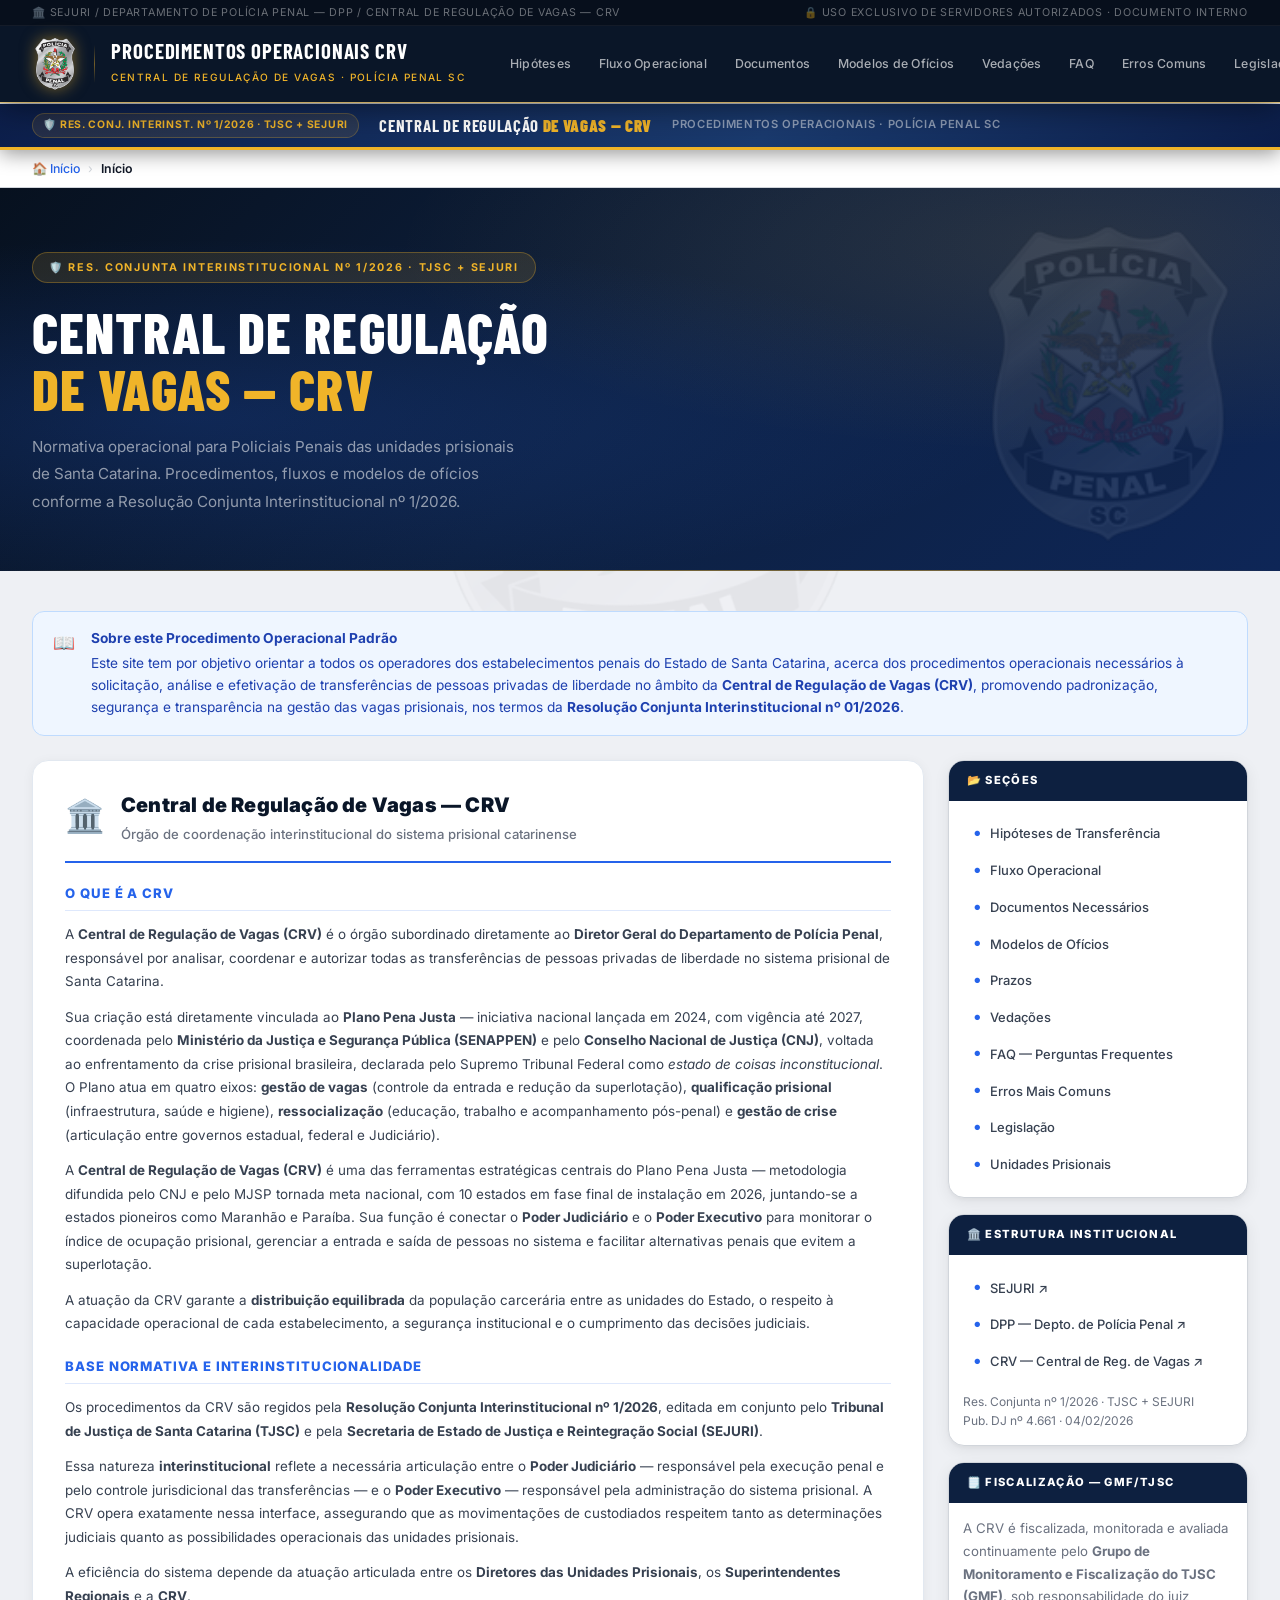
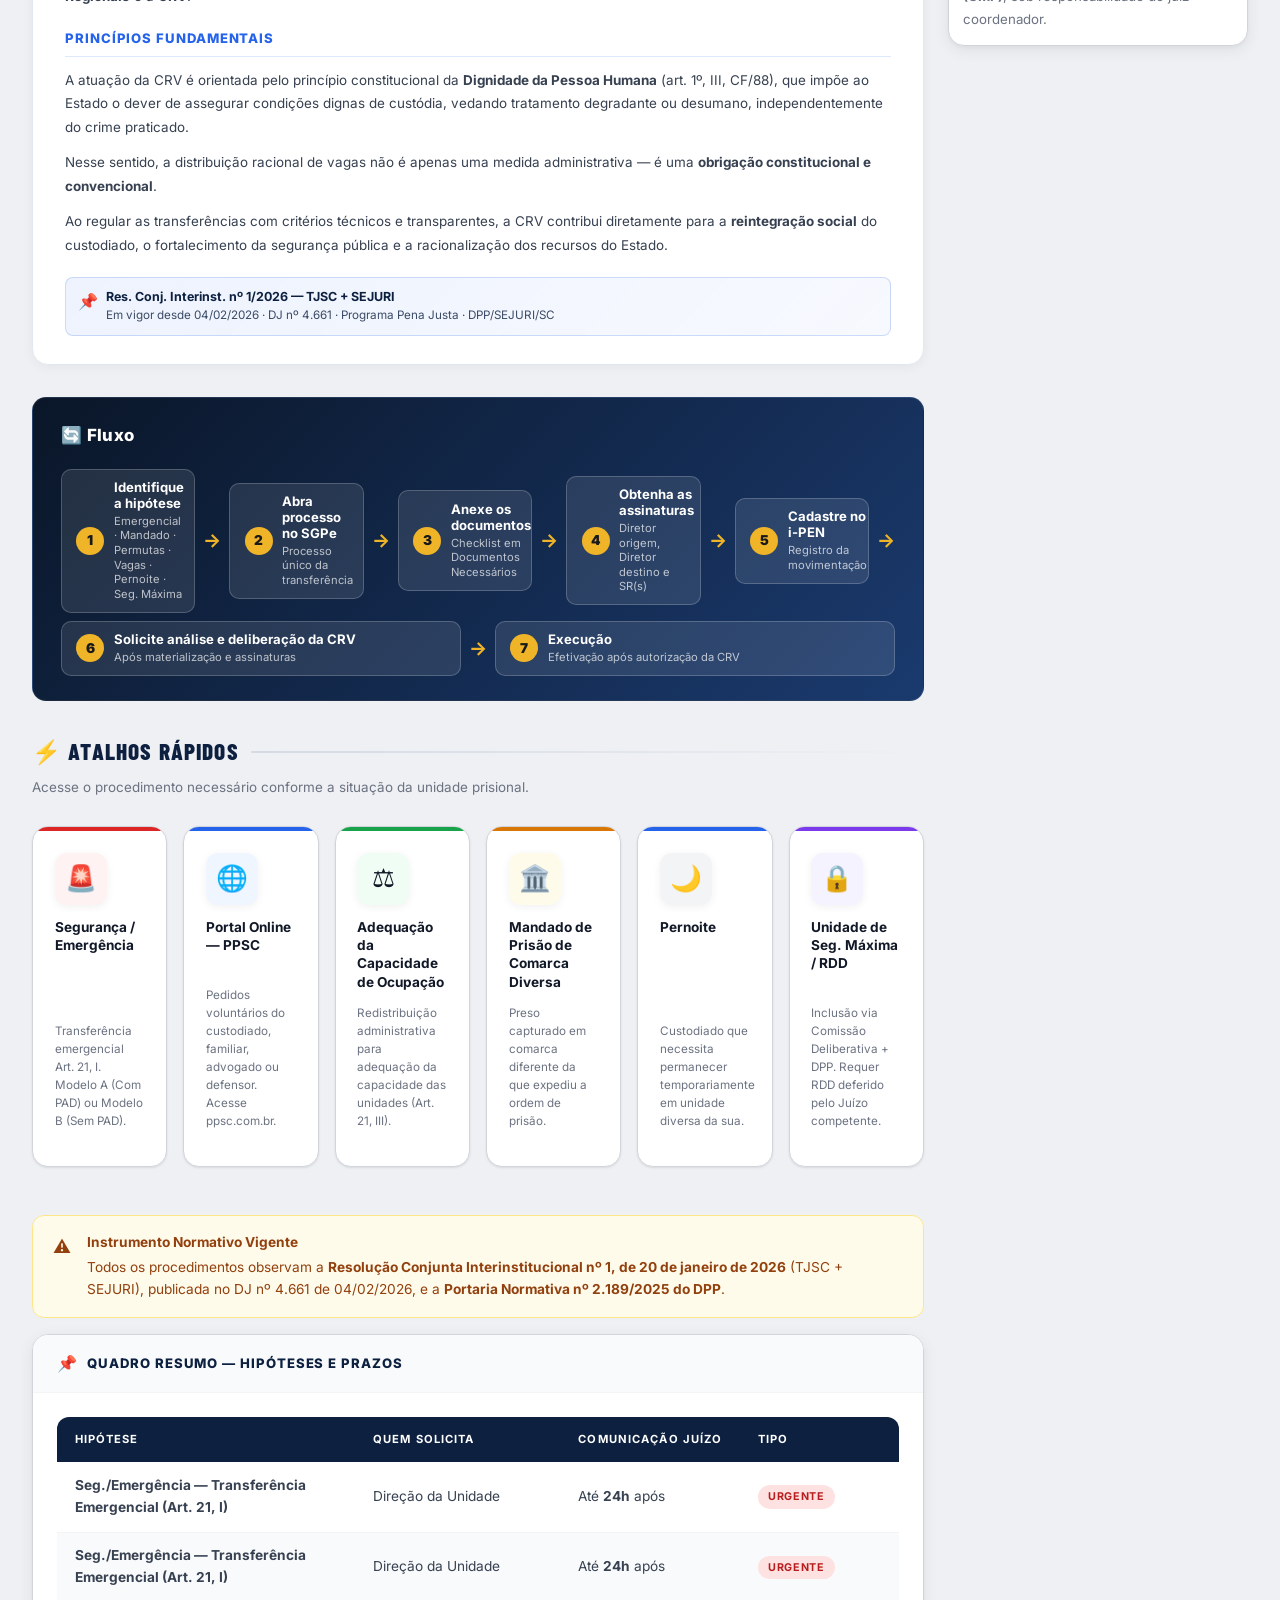
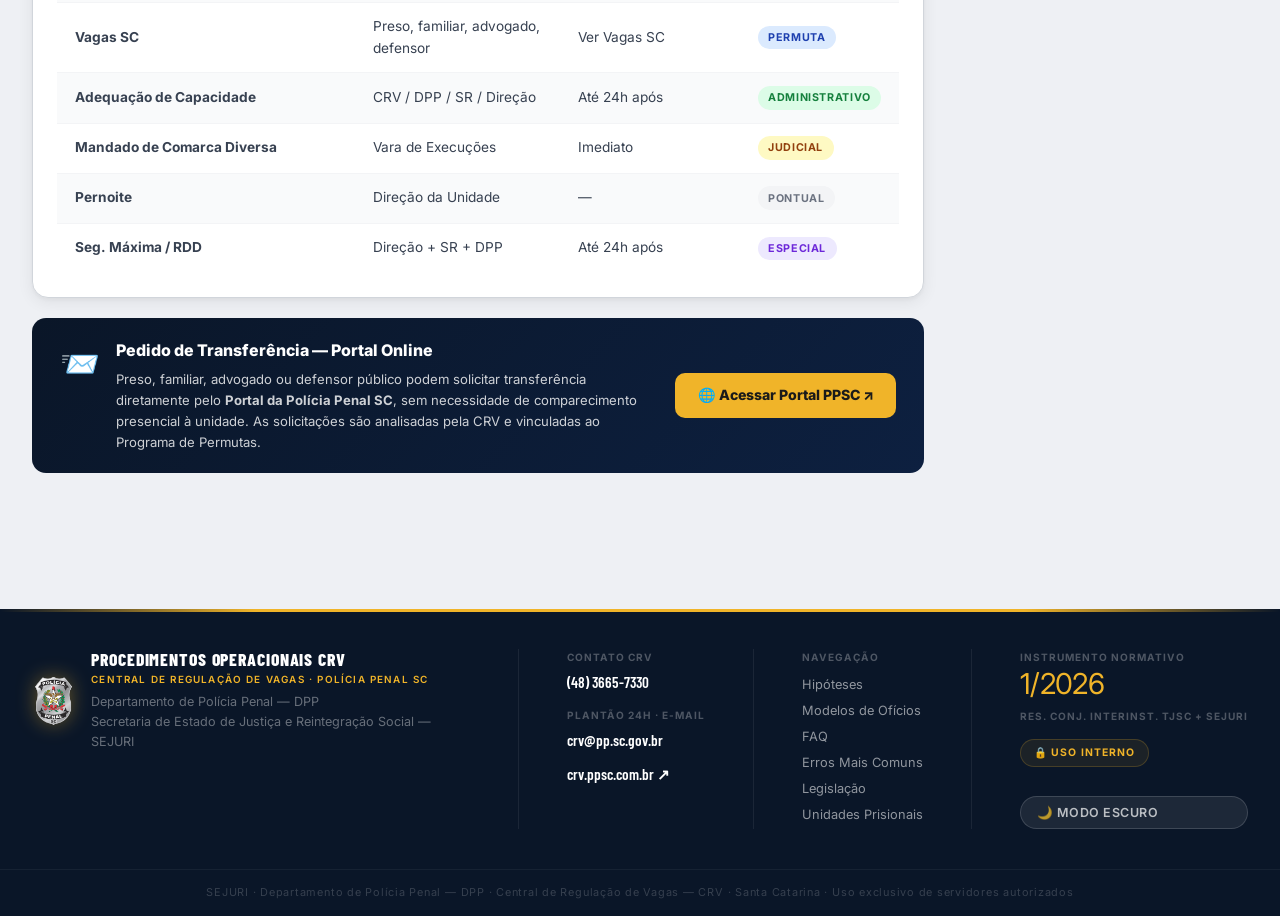
==== index.html @ 51370228 "Remove 'Prazos' link and update table structure" ====
<!DOCTYPE html>
<html lang="pt-BR">
<head>
  <meta charset="UTF-8" />
  <meta name="viewport" content="width=device-width, initial-scale=1.0" />
  <meta name="description" content="Procedimentos Operacionais da CRV — Central de Regulação de Vagas. Polícia Penal de Santa Catarina. SEJURI/DPP/CRV." />
  <title>Procedimentos Operacionais CRV — Polícia Penal SC</title>
  <link rel="stylesheet" href="css/style.css" />
  <link rel="icon" href="[data-uri]" />
</head>
<body>

<div class="watermark" aria-hidden="true">
  <img src="[data-uri]" alt="" />
</div>

<!-- ====================================================  HEADER  ==================================================== -->
<header class="site-header">
  <div class="header-topo">
    <div class="header-topo-inner">
      <span>🏛️ SEJURI / Departamento de Polícia Penal — DPP / Central de Regulação de Vagas — CRV</span>
      <span>🔒 Uso exclusivo de servidores autorizados · Documento Interno</span>
    </div>
  </div>
  <div class="header-principal">
    <div class="logo-area">
      <img src="[data-uri]" alt="Polícia Penal SC — Página Inicial" class="logo-brasao-img"
           onclick="navegarPara('inicio')" title="Voltar à página inicial" />
      <div class="logo-separador"></div>
      <div class="logo-textos">
        <h1>Procedimentos Operacionais CRV</h1>
        <span>Central de Regulação de Vagas · Polícia Penal SC</span>
      </div>
    </div>
    <nav class="nav-principal" id="navPrincipal">
      <a href="#" data-pagina="hipoteses"   onclick="navegarPara('hipoteses');return false;">Hipóteses</a>
      <a href="#" data-pagina="fluxo"       onclick="navegarPara('fluxo');return false;">Fluxo Operacional</a>
      <a href="#" data-pagina="documentos"  onclick="navegarPara('documentos');return false;">Documentos</a>
      <a href="#" data-pagina="modelos"     onclick="navegarPara('modelos');return false;">Modelos de Ofícios</a>
      <a href="#" data-pagina="vedacoes"    onclick="navegarPara('vedacoes');return false;">Vedações</a>
      <a href="#" data-pagina="faq"         onclick="navegarPara('faq');return false;">FAQ</a>
      <a href="#" data-pagina="erros-comuns" onclick="navegarPara('erros-comuns');return false;">Erros Comuns</a>
      <a href="#" data-pagina="legislacao"  onclick="navegarPara('legislacao');return false;">Legislação</a>
      <a href="#" data-pagina="unidades"    onclick="navegarPara('unidades');return false;">Unidades</a>
    </nav>
    <button class="menu-toggle" onclick="toggleMenu()" aria-label="Abrir menu">☰</button>
  </div>
</header>

<!-- BANNER FIXO — sempre visível abaixo do header -->
<div class="banner-fixo" id="bannerFixo">
  <div class="banner-fixo-inner">
    <span class="banner-fixo-badge">🛡️ Res. Conj. Interinst. nº 1/2026 · TJSC + SEJURI</span>
    <div class="banner-fixo-titulo">
      <strong>CENTRAL DE REGULAÇÃO</strong> <span>DE VAGAS — CRV</span>
    </div>
    <span class="banner-fixo-sub">Procedimentos Operacionais · Polícia Penal SC</span>
  </div>
</div>


<div class="breadcrumb-bar">
  <div class="breadcrumb-inner">
    <a href="#" onclick="navegarPara('inicio');return false;">🏠 Início</a>
    <span class="sep">›</span>
    <span id="breadcrumbAtual" class="atual">Início</span>
    <span id="breadcrumbLink" style="display:none;"></span>
  </div>
</div>


<!-- ====================================================  INÍCIO  ==================================================== -->
<section id="inicio" class="page-section ativo">
  <div class="hero">
    <div class="hero-inner">
      <img src="[data-uri]" alt="" class="hero-brasao-deco" aria-hidden="true" />
      <div class="hero-texto">
        <span class="hero-badge">🛡️ Res. Conjunta Interinstitucional nº 1/2026 · TJSC + SEJURI</span>
        <h2>Central de Regulação<br><span>de Vagas — CRV</span></h2>
        <p>Normativa operacional para Policiais Penais das unidades prisionais de Santa Catarina. Procedimentos, fluxos e modelos de ofícios conforme a Resolução Conjunta Interinstitucional nº 1/2026.</p>
      </div>

    </div>
  </div>

  

  <div class="main-wrapper">

    <div class="alerta alerta-info fade-up fade-up-delay-1">
      <span class="alerta-icone">📖</span>
      <div>
        <strong class="alerta-titulo">Sobre este Procedimento Operacional Padrão</strong>
        Este site tem por objetivo orientar a todos os operadores dos estabelecimentos penais do Estado de Santa Catarina, acerca dos procedimentos operacionais necessários à solicitação, análise e efetivação de transferências de pessoas privadas de liberdade no âmbito da <strong>Central de Regulação de Vagas (CRV)</strong>, promovendo padronização, segurança e transparência na gestão das vagas prisionais, nos termos da <strong>Resolução Conjunta Interinstitucional nº 01/2026</strong>.
      </div>
    </div>

    <div class="conteudo-grid mt-3">
      <div>

        <div class="crv-sobre-bloco fade-up fade-up-delay-2">
      <div class="crv-sobre-inner">
        <div class="crv-sobre-header">
          <span class="crv-sobre-icone">🏛️</span>
          <div>
            <h2 class="crv-sobre-titulo">Central de Regulação de Vagas — CRV</h2>
            <p class="crv-sobre-subtitulo">Órgão de coordenação interinstitucional do sistema prisional catarinense</p>
          </div>
        </div>
        <div class="crv-sobre-corpo">
          <div class="crv-sobre-col">
            <h3 class="crv-sobre-col-titulo">O que é a CRV</h3>
            <p>A <strong>Central de Regulação de Vagas (CRV)</strong> é o órgão subordinado diretamente ao <strong>Diretor Geral do Departamento de Polícia Penal</strong>, responsável por analisar, coordenar e autorizar todas as transferências de pessoas privadas de liberdade no sistema prisional de Santa Catarina.</p>
            <p>Sua criação está diretamente vinculada ao <strong>Plano Pena Justa</strong> — iniciativa nacional lançada em 2024, com vigência até 2027, coordenada pelo <strong>Ministério da Justiça e Segurança Pública (SENAPPEN)</strong> e pelo <strong>Conselho Nacional de Justiça (CNJ)</strong>, voltada ao enfrentamento da crise prisional brasileira, declarada pelo Supremo Tribunal Federal como <em>estado de coisas inconstitucional</em>. O Plano atua em quatro eixos: <strong>gestão de vagas</strong> (controle da entrada e redução da superlotação), <strong>qualificação prisional</strong> (infraestrutura, saúde e higiene), <strong>ressocialização</strong> (educação, trabalho e acompanhamento pós-penal) e <strong>gestão de crise</strong> (articulação entre governos estadual, federal e Judiciário).</p>
            <p>A <strong>Central de Regulação de Vagas (CRV)</strong> é uma das ferramentas estratégicas centrais do Plano Pena Justa — metodologia difundida pelo CNJ e pelo MJSP tornada meta nacional, com 10 estados em fase final de instalação em 2026, juntando-se a estados pioneiros como Maranhão e Paraíba. Sua função é conectar o <strong>Poder Judiciário</strong> e o <strong>Poder Executivo</strong> para monitorar o índice de ocupação prisional, gerenciar a entrada e saída de pessoas no sistema e facilitar alternativas penais que evitem a superlotação.</p>
            <p>A atuação da CRV garante a <strong>distribuição equilibrada</strong> da população carcerária entre as unidades do Estado, o respeito à capacidade operacional de cada estabelecimento, a segurança institucional e o cumprimento das decisões judiciais.</p>
          </div>
          <div class="crv-sobre-col">
            <h3 class="crv-sobre-col-titulo">Base Normativa e Interinstitucionalidade</h3>
            <p>Os procedimentos da CRV são regidos pela <strong>Resolução Conjunta Interinstitucional nº 1/2026</strong>, editada em conjunto pelo <strong>Tribunal de Justiça de Santa Catarina (TJSC)</strong> e pela <strong>Secretaria de Estado de Justiça e Reintegração Social (SEJURI)</strong>.</p>
            <p>Essa natureza <strong>interinstitucional</strong> reflete a necessária articulação entre o <strong>Poder Judiciário</strong> — responsável pela execução penal e pelo controle jurisdicional das transferências — e o <strong>Poder Executivo</strong> — responsável pela administração do sistema prisional. A CRV opera exatamente nessa interface, assegurando que as movimentações de custodiados respeitem tanto as determinações judiciais quanto as possibilidades operacionais das unidades prisionais.</p>
            <p>A eficiência do sistema depende da atuação articulada entre os <strong>Diretores das Unidades Prisionais</strong>, os <strong>Superintendentes Regionais</strong> e a <strong>CRV</strong>.</p>
          </div>
          <div class="crv-sobre-col">
            <h3 class="crv-sobre-col-titulo">Princípios Fundamentais</h3>
            <p>A atuação da CRV é orientada pelo princípio constitucional da <strong>Dignidade da Pessoa Humana</strong> (art. 1º, III, CF/88), que impõe ao Estado o dever de assegurar condições dignas de custódia, vedando tratamento degradante ou desumano, independentemente do crime praticado.</p>
            <p>Nesse sentido, a distribuição racional de vagas não é apenas uma medida administrativa — é uma <strong>obrigação constitucional e convencional</strong>.</p>
            <p>Ao regular as transferências com critérios técnicos e transparentes, a CRV contribui diretamente para a <strong>reintegração social</strong> do custodiado, o fortalecimento da segurança pública e a racionalização dos recursos do Estado.</p>
          </div>
        </div>
        <div class="crv-badge-norma" style="margin-top:1.25rem;">
          <span>📌</span>
          <div>
            <strong>Res. Conj. Interinst. nº 1/2026 — TJSC + SEJURI</strong><br>
            <span style="font-size:.73rem;opacity:.8;">Em vigor desde 04/02/2026 · DJ nº 4.661 · Programa Pena Justa · DPP/SEJURI/SC</span>
          </div>
        </div>
      </div>
    </div>

        <div class="comece-por-aqui-bloco fade-up fade-up-delay-3">
      <div class="comece-titulo">🔄 Fluxo</div>
      <div class="comece-steps">
        <a class="comece-step" href="#" onclick="navegarPara('hipoteses');return false;">
          <div class="comece-step-num">1</div>
          <div class="comece-step-texto">
            <strong>Identifique a hipótese</strong>
            <span>Emergencial · Mandado · Permutas · Vagas · Pernoite · Seg. Máxima</span>
          </div>
        </a>
        <div class="comece-seta">→</div>
        <a class="comece-step" href="#" onclick="navegarPara('fluxo');return false;">
          <div class="comece-step-num">2</div>
          <div class="comece-step-texto">
            <strong>Abra processo no SGPe</strong>
            <span>Processo único da transferência</span>
          </div>
        </a>
        <div class="comece-seta">→</div>
        <a class="comece-step" href="#" onclick="navegarPara('documentos');return false;">
          <div class="comece-step-num">3</div>
          <div class="comece-step-texto">
            <strong>Anexe os documentos</strong>
            <span>Checklist em Documentos Necessários</span>
          </div>
        </a>
        <div class="comece-seta">→</div>
        <a class="comece-step" href="#" onclick="navegarPara('modelos');return false;">
          <div class="comece-step-num">4</div>
          <div class="comece-step-texto">
            <strong>Obtenha as assinaturas</strong>
            <span>Diretor origem, Diretor destino e SR(s)</span>
          </div>
        </a>
        <div class="comece-seta">→</div>
        <a class="comece-step" href="#" onclick="navegarPara('fluxo');return false;">
          <div class="comece-step-num">5</div>
          <div class="comece-step-texto">
            <strong>Cadastre no i-PEN</strong>
            <span>Registro da movimentação</span>
          </div>
        </a>
        <div class="comece-seta">→</div>
        <a class="comece-step" href="#" onclick="navegarPara('modelos');return false;">
          <div class="comece-step-num">6</div>
          <div class="comece-step-texto">
            <strong>Solicite análise e deliberação da CRV</strong>
            <span>Após materialização e assinaturas</span>
          </div>
        </a>
        <div class="comece-seta">→</div>
        <a class="comece-step" href="#" onclick="navegarPara('fluxo');return false;">
          <div class="comece-step-num">7</div>
          <div class="comece-step-texto">
            <strong>Execução</strong>
            <span>Efetivação após autorização da CRV</span>
          </div>
        </a>
      </div>
    </div>

        <h2 class="section-titulo fade-up fade-up-delay-2">⚡ Atalhos Rápidos</h2>
    <p class="section-subtitulo">Acesse o procedimento necessário conforme a situação da unidade prisional.</p>
        <div class="atalhos-grid atalhos-grid-6">
      <a class="atalho-btn atalho-emergencial fade-up fade-up-delay-1" href="#" onclick="navegarPara('emergencial');return false;">
        <div class="icone">🚨</div>
        <span class="titulo">Segurança / Emergência</span>
        <span class="desc">Transferência emergencial Art. 21, I. Modelo A (Com PAD) ou Modelo B (Sem PAD).</span>
        <span class="atalho-arrow">→ ver procedimento</span>
      </a>
      <a class="atalho-btn atalho-pedido fade-up fade-up-delay-2" href="https://ppsc.com.br" target="_blank" rel="noopener">
        <div class="icone">🌐</div>
        <span class="titulo">Portal Online — PPSC</span>
        <span class="desc">Pedidos voluntários do custodiado, familiar, advogado ou defensor. Acesse ppsc.com.br.</span>
        <span class="atalho-arrow">→ acessar portal ↗</span>
      </a>
      <a class="atalho-btn atalho-equalizacao fade-up fade-up-delay-3" href="#" onclick="abrirModeloDireto('equalizacao');return false;">
        <div class="icone">⚖️</div>
        <span class="titulo">Adequação da Capacidade de Ocupação</span>
        <span class="desc">Redistribuição administrativa para adequação da capacidade das unidades (Art. 21, III).</span>
        <span class="atalho-arrow">→ ver modelo</span>
      </a>
      <a class="atalho-btn atalho-mandado fade-up fade-up-delay-4" href="#" onclick="abrirModeloDireto('mandado');return false;">
        <div class="icone">🏛️</div>
        <span class="titulo">Mandado de Prisão de Comarca Diversa</span>
        <span class="desc">Preso capturado em comarca diferente da que expediu a ordem de prisão.</span>
        <span class="atalho-arrow">→ ver modelo</span>
      </a>
      <a class="atalho-btn atalho-pernoite fade-up fade-up-delay-4" href="#" onclick="navegarPara('pernoite');return false;">
        <div class="icone">🌙</div>
        <span class="titulo">Pernoite</span>
        <span class="desc">Custodiado que necessita permanecer temporariamente em unidade diversa da sua.</span>
        <span class="atalho-arrow">→ ver modelo</span>
      </a>
      <a class="atalho-btn atalho-segmax fade-up fade-up-delay-5" href="#" onclick="abrirModeloDireto('umax');return false;">
        <div class="icone">🔒</div>
        <span class="titulo">Unidade de Seg. Máxima / RDD</span>
        <span class="desc">Inclusão via Comissão Deliberativa + DPP. Requer RDD deferido pelo Juízo competente.</span>
        <span class="atalho-arrow">→ ver modelo</span>
      </a>
    </div>

        <div class="alerta alerta-atencao mb-2">
          <span class="alerta-icone">⚠️</span>
          <div><strong class="alerta-titulo">Instrumento Normativo Vigente</strong>
          Todos os procedimentos observam a <strong>Resolução Conjunta Interinstitucional nº 1, de 20 de janeiro de 2026</strong> (TJSC + SEJURI), publicada no DJ nº 4.661 de 04/02/2026, e a <strong>Portaria Normativa nº 2.189/2025 do DPP</strong>.</div>
        </div>

        <div class="card">
          <div class="card-header"><span>📌</span><h3>Quadro Resumo — Hipóteses e Prazos</h3></div>
          <div class="card-body">
            <div class="tabela-wrapper">
              <table>
                <thead>
                  <tr><th>Hipótese</th><th>Quem solicita</th><th>Comunicação Juízo</th><th>Tipo</th></tr>
                </thead>
                <tbody>
                  <tr><td><strong>Seg./Emergência — Transferência Emergencial (Art. 21, I)</strong></td><td>Direção da Unidade</td><td>Até <strong>24h</strong> após</td><td><span class="badge badge-vermelho">Urgente</span></td></tr>
                  <tr><td><strong>Seg./Emergência — Transferência Emergencial (Art. 21, I)</strong></td><td>Direção da Unidade</td><td>Até <strong>24h</strong> após</td><td><span class="badge badge-vermelho">Urgente</span></td></tr>
                  <tr><td><strong>Vagas SC</strong></td><td>Preso, familiar, advogado, defensor</td><td>Ver Vagas SC</td><td><span class="badge badge-azul">Permuta</span></td></tr>
                  <tr><td><strong>Adequação de Capacidade</strong></td><td>CRV / DPP / SR / Direção</td><td>Até 24h após</td><td><span class="badge badge-verde">Administrativo</span></td></tr>
                  <tr><td><strong>Mandado de Comarca Diversa</strong></td><td>Vara de Execuções</td><td>Imediato</td><td><span class="badge badge-amarelo">Judicial</span></td></tr>
                  <tr><td><strong>Pernoite</strong></td><td>Direção da Unidade</td><td>—</td><td><span class="badge badge-cinza">Pontual</span></td></tr>
                  <tr><td><strong>Seg. Máxima / RDD</strong></td><td>Direção + SR + DPP</td><td>Até 24h após</td><td><span class="badge badge-roxo">Especial</span></td></tr>
                </tbody>
              </table>
            </div>
          </div>
        </div>

        <!-- PEDIDO DE TRANSFERÊNCIA -->
        <div class="pedido-transferencia-bloco" style="margin-top:1.25rem;">
        <div class="pedido-transferencia-inner">
          <div class="pedido-transferencia-texto">
            <div class="pedido-transferencia-icon">📨</div>
            <div>
              <h3 class="pedido-transferencia-titulo">Pedido de Transferência — Portal Online</h3>
              <p class="pedido-transferencia-desc">Preso, familiar, advogado ou defensor público podem solicitar transferência diretamente pelo <strong>Portal da Polícia Penal SC</strong>, sem necessidade de comparecimento presencial à unidade. As solicitações são analisadas pela CRV e vinculadas ao Programa de Permutas.</p>
            </div>
          </div>
          <a href="https://ppsc.com.br" target="_blank" rel="noopener" class="pedido-transferencia-btn">
            🌐 Acessar Portal PPSC ↗
          </a>
        </div>

      </div>

      </div>

      
    

      <aside class="sidebar">
        <div class="sidebar-card">
          <div class="sidebar-card-header">📂 Seções</div>
          <div class="sidebar-card-body">
            <div class="link-lista">
              <a href="#" onclick="navegarPara('hipoteses');return false;"><span class="bullet">●</span> Hipóteses de Transferência</a>
              <a href="#" onclick="navegarPara('fluxo');return false;"><span class="bullet">●</span> Fluxo Operacional</a>
              <a href="#" onclick="navegarPara('documentos');return false;"><span class="bullet">●</span> Documentos Necessários</a>
              <a href="#" onclick="navegarPara('modelos');return false;"><span class="bullet">●</span> Modelos de Ofícios</a>
              <a href="#" onclick="navegarPara('prazos');return false;"><span class="bullet">●</span> Prazos</a>
              <a href="#" onclick="navegarPara('vedacoes');return false;"><span class="bullet">●</span> Vedações</a>
              <a href="#" onclick="navegarPara('faq');return false;"><span class="bullet">●</span> FAQ — Perguntas Frequentes</a>
              <a href="#" onclick="navegarPara('erros-comuns');return false;"><span class="bullet">●</span> Erros Mais Comuns</a>
              <a href="#" onclick="navegarPara('legislacao');return false;"><span class="bullet">●</span> Legislação</a>
              <a href="#" onclick="navegarPara('unidades');return false;"><span class="bullet">●</span> Unidades Prisionais</a>
            </div>
          </div>
        </div>
        <div class="sidebar-card">
          <div class="sidebar-card-header">🏛️ Estrutura Institucional</div>
          <div class="sidebar-card-body">
            <div class="link-lista">
              <a href="https://www.sc.gov.br/sejuri" target="_blank" rel="noopener"><span class="bullet">●</span> SEJURI ↗</a>
              <a href="https://www.sap.sc.gov.br" target="_blank" rel="noopener"><span class="bullet">●</span> DPP — Depto. de Polícia Penal ↗</a>
              <a href="https://crv.ppsc.com.br" target="_blank" rel="noopener"><span class="bullet">●</span> CRV — Central de Reg. de Vagas ↗</a>
            </div>
            <p class="text-sm text-muted" style="margin-top:.75rem;font-size:.75rem;line-height:1.6;">
              Res. Conjunta nº 1/2026 · TJSC + SEJURI<br>
              Pub. DJ nº 4.661 · 04/02/2026
            </p>
          </div>
        </div>
        <div class="sidebar-card">
          <div class="sidebar-card-header">🗒️ Fiscalização — GMF/TJSC</div>
          <div class="sidebar-card-body">
            <p class="text-sm text-muted" style="line-height:1.7;">A CRV é fiscalizada, monitorada e avaliada continuamente pelo <strong>Grupo de Monitoramento e Fiscalização do TJSC (GMF)</strong>, sob responsabilidade do juiz coordenador.</p>
          </div>
        </div>
      </aside>
    </div>

  </div>
</section>


<!-- ====================================================  HIPÓTESES  ==================================================== -->
<section id="hipoteses" class="page-section">
  <div class="page-hero">
    <div class="page-hero-inner">
      <h2>📌 Hipóteses de Transferência</h2>
      <p>Situações previstas na Res. Conjunta nº 1/2026 que autorizam o pedido de transferência. Todo pedido deve se enquadrar em uma dessas hipóteses.</p>
    </div>
  </div>
  <div class="main-wrapper">
    <div class="alerta alerta-atencao mb-3">
      <span class="alerta-icone">⚠️</span>
      <div>O pedido que não se enquadre em nenhuma das hipóteses abaixo será indeferido de plano pela CRV. Verifique a hipótese correta antes de instruir o processo.</div>
    </div>
    <div class="accordion">

      <div class="accordion-item">
        <div class="accordion-header" onclick="toggleAccordion(this)">
          🚨 &nbsp;I — Segurança / Emergência (Art. 21, I — Res. nº 1/2026)
          <span class="accordion-seta">▼</span>
        </div>
        <div class="accordion-body">
          <p>A transferência em caráter emergencial somente será admitida quando houver <strong>risco atual, concreto e relevante</strong>, devidamente demonstrado pela unidade solicitante.</p>
          <br>
          <p>A transferência possui natureza <strong>administrativa e não punitiva</strong>, sendo utilizada para <strong>retirar o reeducando de situação de crise, risco ou ameaça</strong>.</p>
          <br>
          <p>A mera alegação genérica de urgência não será suficiente para concessão/autorização da transferência, devendo a Unidade Prisional solicitante fundamentar o pedido de forma consistente e robusta. Pedidos genéricos serão indeferidos de plano.</p>
          <br>
          <div style="border-left:4px solid var(--vermelho);padding:.5rem 1rem;margin-bottom:1rem;background:rgba(220,38,38,.06);border-radius:0 4px 4px 0;">
            <p style="font-size:.87rem;margin:0 0 .5rem;">Abrange situações de <strong>instabilidade interna, conflitos, risco à ordem da unidade, risco à integridade física do reeducando ou de terceiros</strong>, ameaças, motins, rebeliões — independentemente de falta disciplinar.</p>
            <p style="font-size:.87rem;margin:0 0 .3rem;">✔ Motivo: <strong>gerenciamento de crise ou medida de segurança</strong> — ❗ Não é punição</p>
            <p style="font-size:.87rem;margin:.5rem 0 0;"><strong>Regras de isolamento:</strong> Pode ou não haver PAD. <strong>Se houver PAD</strong>, admite-se isolamento preventivo por até <strong>10 (dez) dias</strong>, prorrogável por mais 20 se o PAD for concluído nesse período. <strong>Sem PAD</strong> (ou sem conclusão no prazo), o preso permanece em cela de convívio, com todos os direitos preservados. O PAD nunca é obrigatório.</p>
          </div>
          <p><strong>Assinaturas obrigatórias:</strong> Diretor da unidade de origem + Diretor da unidade de destino + Superintendente(s) Regional(is).</p>
          <br>
          <div style="background:#fef2f2;border-left:3px solid #dc2626;padding:10px;margin-top:4px;margin-bottom:6px;border-radius:6px;">
            <strong>Obs.:</strong> A mera alegação genérica de urgência não será suficiente para concessão/autorização da transferência, devendo a Unidade Prisional solicitante fundamentar o pedido de forma consistente e robusta. Pedidos genéricos serão indeferidos de plano.
          </div>
          <p><a href="#" onclick="navegarPara('emergencial');return false;" style="color:var(--azul-4);font-weight:700;">→ Ver fluxo e modelo de ofício completo</a></p>
        </div>
      </div>

      <div class="accordion-item">
        <div class="accordion-header" onclick="toggleAccordion(this)">
          🔄 &nbsp;II — Pedido voluntário (Art. 21, II — Res. nº 1/2026)
          <span class="accordion-seta">▼</span>
        </div>
        <div class="accordion-body">
          <div class="alerta alerta-info" style="margin:0;">
            <span class="alerta-icone">🌐</span>
            <div><strong class="alerta-titulo">Portal Online — PPSC</strong>
            Para solicitações de transferência por pedido do preso, familiar ou advogado, acesse o <strong>Portal da Polícia Penal de Santa Catarina</strong>: <a href="https://ppsc.com.br" target="_blank" rel="noopener" style="color:var(--azul-4);font-weight:700;">ppsc.com.br</a>. Envios de memorandos diretamente à CRV serão indeferidos.</div>
          </div>
          <br>
          <p><a href="https://ppsc.com.br" target="_blank" rel="noopener" style="color:var(--azul-4);font-weight:700;">→ Ver orientações sobre o Portal Online (ppsc.com.br)</a></p>
        </div>
      </div>

      <div class="accordion-item">
        <div class="accordion-header" onclick="toggleAccordion(this)">
          ⚖️ &nbsp;III — Adequação da Capacidade de Ocupação (Art. 21, III — Res. nº 1/2026)
          <span class="accordion-seta">▼</span>
        </div>
        <div class="accordion-body">
          <p><strong>Definição:</strong> Redistribuição administrativa destinada à adequação da capacidade de ocupação das unidades prisionais. Pode ser iniciada pelo <strong>DPP, pela CRV, pelos Superintendentes Regionais ou pelos próprios Diretores das Unidades Prisionais</strong>, visando sempre a equalização e o ajuste de vagas.</p>
          <br>
          <p><strong>Modalidades:</strong></p>
          <ul style="margin:.75rem 0 0 1.25rem;list-style:disc;font-size:.87rem;line-height:2.1;">
            <li><strong>Larga escala / complexo:</strong> Transferência rotineira dentro do mesmo Complexo (ex.: 20 internos do presídio para a penitenciária em único pedido);</li>
            <li><strong>Pontual:</strong> Transferência individual por perfil específico (ex.: pessoa LGBT para unidade adequada).</li>
          </ul>
          <br>
          <p><strong>Metas — Plano Pena Justa:</strong> 130% (1º ano) → 120% (2º ano) → 100% (3º ano).</p>
          <br>
          <p><a href="#" onclick="navegarPara('equalizacao');return false;" style="color:var(--azul-4);font-weight:700;">→ Ver fluxo, modelos de ofício e tabela de metas</a></p>
        </div>
      </div>

      <div class="accordion-item">
        <div class="accordion-header" onclick="toggleAccordion(this)">
          🏛️ &nbsp;IV — Mandado de Prisão de Comarca Diversa (Art. 21, III — Res. nº 1/2026 / Art. 24 — PN 2189/2025)
          <span class="accordion-seta">▼</span>
        </div>
        <div class="accordion-body">
          <p><strong>Definição:</strong> Preso capturado em comarca diversa daquela que expediu a ordem de prisão, devendo ser transferido para a unidade prisional responsável pela circunscrição da autoridade judiciária expedidora.</p>
          <br>
          <p><strong>Requisitos:</strong></p>
          <ul style="margin:.75rem 0 0 1.25rem;list-style:disc;font-size:.87rem;line-height:2.1;">
            <li>Mandado de prisão expedido pela Vara competente;</li>
            <li>Unidade de destino deve ser a responsável pela circunscrição do juízo expedidor;</li>
            <li>O Diretor da unidade de destino deve anuir ao expediente.</li>
          </ul>
          <br>
          <p><a href="#" onclick="navegarPara('mandado-comarca');return false;" style="color:var(--azul-4);font-weight:700;">→ Ver fluxo e modelo de ofício</a></p>
        </div>
      </div>

      <div class="accordion-item">
        <div class="accordion-header" onclick="toggleAccordion(this)">
          🌙 &nbsp;V — Pernoite
          <span class="accordion-seta">▼</span>
        </div>
        <div class="accordion-body">
          <p><strong>Definição:</strong> Necessidade de permanência temporária do custodiado em unidade diversa da sua, por motivo fundamentado (audiência, questão médica, logística de escolta, etc.).</p>
          <br>
          <p><strong>Requisitos:</strong></p>
          <ul style="margin:.75rem 0 0 1.25rem;list-style:disc;font-size:.87rem;line-height:2.1;">
            <li>Pedido cadastrado no <strong>i-PEN</strong>, com menção expressa de que houve contato prévio com o Diretor da Unidade Prisional de destino;</li>
            <li>Assinatura do <strong>Diretor da unidade de origem</strong> e do <strong>Diretor da unidade de destino</strong>;</li>
            <li>Não é exigida anuência dos Superintendentes Regionais nem do SGPe.</li>
          </ul>
          <br>

        </div>
      </div>

      <div class="accordion-item">
        <div class="accordion-header" onclick="toggleAccordion(this)">
          🔒 &nbsp;VI — Unidade de Segurança Máxima / RDD
          <span class="accordion-seta">▼</span>
        </div>
        <div class="accordion-body">
          <p><strong>Definição:</strong> Inclusão de preso de alta periculosidade na Unidade de Segurança Máxima do Estado, mediante decisão judicial de RDD e deliberação da Comissão Deliberativa do DPP.</p>
          <br>
          <p><strong>Atenção — fluxo obrigatório:</strong></p>
          <ul style="margin:.75rem 0 0 1.25rem;list-style:disc;font-size:.87rem;line-height:2.1;">
            <li>A gestão local somente pode solicitar o RDD ao Judiciário <strong>após autorização expressa do DPP</strong>, por meio da Comissão Deliberativa da USM;</li>
            <li>A Comissão Deliberativa deve ser tratada entre o Superintendente Regional e a DGPP;</li>
            <li>Com o RDD deferido, o processo é encaminhado à CRV para cadastro no sistema;</li>
            <li>Após o cadastro na CRV, o processo segue para PPSC/CEPEN para acompanhamento.</li>
          </ul>
          <br>
          <p><a href="#" onclick="navegarPara('seguranca-maxima');return false;" style="color:var(--azul-4);font-weight:700;">→ Ver fluxo completo e modelo de ofício</a></p>
        </div>
      </div>

    </div>
  </div>
</section>


<!-- ====================================================  FLUXO  ==================================================== -->
<section id="fluxo" class="page-section">
  <div class="page-hero">
    <div class="page-hero-inner">
      <h2>🔄 Fluxo Operacional Passo a Passo</h2>
      <p>Etapas do processo de transferência — do pedido à comunicação ao Judiciário. Clique em cada etapa para expandir.</p>
    </div>
  </div>
  <div class="main-wrapper">

    <div class="alerta alerta-urgente mb-3">
      <span class="alerta-icone">🚨</span>
      <div><strong class="alerta-titulo">Emergenciais — Fluxo Abreviado</strong>
      Em caso de urgência, ligue imediatamente para a CRV: <strong>(48) 3665-7330</strong></div>
    </div>

    <div class="flow-wrapper">

      <!-- PASSO 1 -->
      <div class="flow-step">
        <div class="flow-step-left">
          <div class="flow-circle">1</div>
          <div class="flow-line"></div>
        </div>
        <div class="flow-step-body" onclick="toggleFlowStep(this)">
          <div class="flow-actor">Unidade Prisional de Origem</div>
          <div class="flow-title">Identificação da necessidade e elaboração do Ofício</div>
          <div class="flow-desc">O responsável pelo cadastro deverá identificar a hipótese que justifica o pedido de transferência e elaborar o ofício endereçado à CRV, com justificativa e documentação.</div>
          <span class="flow-toggle-btn">▶ Ver detalhes</span>
          <div class="flow-details">
            <ul>
              <li>Identificar claramente a hipótese: transferência emergencial, necessidade de equalização/regulação de vagas, ou cumprimento de mandado de prisão de comarca diversa</li>
              <li>Elaborar ofício com justificativa detalhada conforme modelo correspondente</li>
            </ul>
          </div>
        </div>
      </div>

      <!-- PASSO 2 -->
      <div class="flow-step">
        <div class="flow-step-left">
          <div class="flow-circle">2</div>
          <div class="flow-line"></div>
        </div>
        <div class="flow-step-body" onclick="toggleFlowStep(this)">
          <div class="flow-actor">Unidade Prisional de Origem</div>
          <div class="flow-title">No SGPe — Processo único e permanente</div>
          <div class="flow-desc">Cada Unidade Prisional deverá possuir um <strong>Processo SGPe único e permanente</strong>, destinado exclusivamente à coleta de assinaturas nos pedidos de transferência. Nesse processo serão inseridos todos os pedidos formulados pela unidade ao longo do tempo.</div>
          <span class="flow-toggle-btn">▶ Ver detalhes</span>
          <div class="flow-details">
            <div class="flow-alert flow-alert-info">ℹ️ &nbsp;<strong>O processo SGPe é único por unidade prisional e permanente</strong>, acumulando todos os pedidos de transferência ao longo do tempo.</div>
            <ul>
              <li><strong>1) Criação do processo SGPe:</strong> MENU → CADASTRO DE PROCESSO DIGITAL</li>
              <li><strong>Assunto:</strong> 2850 — Movimentação Penitenciária</li>
              <li><strong>Classe:</strong> 2 — Solicitação de Transferência da Pessoa Presa</li>
              <li><strong>Setor de Abertura e de Origem:</strong> Unidade Prisional de Origem</li>
              <li><strong>Setor de Competência:</strong> Central de Regulação de Vagas (PPSC/CRV)</li>
              <li><strong>Interessado:</strong> Diretor da Unidade Prisional de Origem</li>
              <li><strong>Detalhamento do assunto:</strong> "SGPe Único Para Transferência de Pessoas Privadas de Liberdade - NOME DA UNIDADE PRISIONAL"</li>
              <li><strong>Município:</strong> Município em que a Unidade Prisional está localizada</li>
              <li><strong>2) Inserção dos documentos</strong> respeitando a ordem cronológica obrigatória: <strong>Ofício → BPI → Formulário de Saúde → demais documentos</strong></li>
              <li><strong>3) Atualização dos Documentos Setoriais:</strong> BPI e Formulário de Saúde devem estar atualizados e confeccionados pelos respectivos responsáveis</li>
              <li>Documentos complementares (laudos, relatórios disciplinares, etc.)</li>
            </ul>
          </div>
        </div>
      </div>

      <!-- PASSO 3 -->
      <div class="flow-step">
        <div class="flow-step-left">
          <div class="flow-circle">3</div>
          <div class="flow-line"></div>
        </div>
        <div class="flow-step-body" onclick="toggleFlowStep(this)">
          <div class="flow-title">Assinaturas</div>
          <div class="flow-desc">O ofício deve ser assinado pelo Diretor da Unidade de Origem e pelo Diretor da Unidade de Destino, confirmando ciência e aceite da movimentação.</div>
          <span class="flow-toggle-btn">▶ Ver detalhes</span>
          <div class="flow-details">
            <ul>
              <li>O <strong>ofício de solicitação</strong> deve conter, obrigatoriamente, as assinaturas do <strong>Diretor da Unidade de Origem</strong>, do <strong>Diretor da Unidade de Destino</strong> e do(s) <strong>Superintendente(s) Regional(is)</strong></li>
              <li>O <strong>BPI atualizado</strong> deve ser assinado pelo <strong>Coordenador de Execução Penal</strong> (ou pelo Diretor)</li>
              <li>O <strong>Formulário de Saúde</strong> deverá ser assinado pelo <strong>Responsável Técnico</strong> (médico ou enfermeiro), pelo <strong>Coordenador de Saúde</strong> ou pelo Diretor. Em assinatura física: nome, matrícula e cargo/função legíveis são obrigatórios</li>
            </ul>
            <div class="flow-alert flow-alert-warn">⚠️ &nbsp;Ofício sem as assinaturas de todas as partes não deve ser encaminhado à Superintendência Regional. <strong>A ausência de qualquer assinatura ensejará a reprovação do pedido.</strong></div>
            <div class="flow-alert flow-alert-info" style="margin-top:.5rem;">ℹ️ &nbsp;<strong>Selecionar as peças na seguinte ordem:</strong> Ofício → BPI → Formulário de Saúde → Demais Documentos</div>
          </div>
        </div>
      </div>

      <!-- PASSO 4 -->
      <div class="flow-step">
        <div class="flow-step-left">
          <div class="flow-circle">4</div>
          <div class="flow-line"></div>
        </div>
        <div class="flow-step-body" onclick="toggleFlowStep(this)">
          <div class="flow-actor">Superintendência(s) Regional(is)</div>
          <div class="flow-title">Anuência do(s) Superintendente(s) Regional(is)</div>
          <div class="flow-desc">O Superintendente Regional da origem é sempre obrigatório. Se a transferência envolver outra Superintendência, o Superintendente de destino também deve anuir.</div>
          <span class="flow-toggle-btn">▶ Ver detalhes</span>
          <div class="flow-details">
            <ul>
              <li>Transferência <strong>dentro da mesma SR</strong>: anuência apenas do Superintendente da SR de origem</li>
              <li>Transferência <strong>entre SRs diferentes</strong>: anuência do Superintendente da SR de origem <em>e</em> do Superintendente da SR de destino</li>
              <li>O Superintendente deve verificar se a equalização dentro da sua SR já foi esgotada antes de envolver outra regional</li>
              <li>Todas as partes devem <strong>assinar o ofício de solicitação</strong> formulado pelo Diretor da Unidade de Origem, que deve <strong>consignar o nome de todos os subscritores no corpo do ofício</strong></li>
            </ul>
            <div class="flow-alert flow-alert-info">ℹ️ &nbsp;A equalização interna da SR tem prioridade. A CRV só é acionada quando a questão não pode ser resolvida dentro da própria Superintendência Regional.</div>
          </div>
        </div>
      </div>

      <!-- PASSO 5 -->
      <div class="flow-step">
        <div class="flow-step-left">
          <div class="flow-circle">5</div>
          <div class="flow-line"></div>
        </div>
        <div class="flow-step-body" onclick="toggleFlowStep(this)">
          <div class="flow-title">Materialização dos Documentos no SGPe</div>
          <div class="flow-desc">Com todos os documentos devidamente assinados e inseridos no SGPe, o servidor seleciona as peças pertinentes ao pedido e executa a materialização, gerando um único arquivo PDF consolidado.</div>
          <span class="flow-toggle-btn">▶ Ver detalhes</span>
          <div class="flow-details">
            <ul>
              <li>Verificar se <strong>todos os documentos estão devidamente assinados</strong> pelos responsáveis antes de materializar</li>
              <li>Selecionar apenas as peças pertinentes ao pedido — o processo SGPe é único e acumulativo</li>
              <li>Respeitar a <strong>ordem cronológica obrigatória:</strong> Ofício → BPI → Formulário de Saúde → demais documentos</li>
              <li><strong>Selecionar as Peças:</strong> Autuação (primeiro documento) → Ofício → BPI → Formulário de Saúde → Demais Documentos</li>
            </ul>
            <div class="flow-alert flow-alert-info">ℹ️ &nbsp;O PDF gerado pela materialização é o documento formal do pedido que seguirá para a Superintendência Regional.</div>
          </div>
        </div>
      </div>

      <!-- PASSO 6 -->
      <div class="flow-step">
        <div class="flow-step-left">
          <div class="flow-circle">6</div>
          <div class="flow-line"></div>
        </div>
        <div class="flow-step-body" onclick="toggleFlowStep(this)">
          <div class="flow-title">Cadastro do pedido no i-PEN</div>
          <div class="flow-desc">Após a materialização, o servidor deverá cadastrar o pedido de transferência no i-PEN, inserindo o arquivo PDF materializado no respectivo pedido.</div>
          <span class="flow-toggle-btn">▶ Ver detalhes</span>
          <div class="flow-details">
            <ul>
              <li>O cadastro no i-PEN deve ser realizado após a conclusão da materialização no SGPe</li>
              <li>Na fundamentação do pedido no i-PEN, mencionar: <strong>"Conforme documentos em Anexo"</strong></li>
              <li>Anexar o arquivo PDF materializado ao pedido de transferência correspondente no i-PEN</li>
              <li>Na <strong>descrição do pedido</strong>, mencionar: o <strong>motivo da transferência</strong> (Art. 21, I, II ou III da Res. nº 1/2026) e <strong>citar que há anuência dos gestores e dos SR(s)</strong> envolvidos</li>
            </ul>
            <div class="flow-alert flow-alert-warn">⚠️ &nbsp;O cadastro no i-PEN é etapa obrigatória antes do encaminhamento à CRV — sem ele, o pedido não será processado.</div>
          </div>
        </div>
      </div>

      <!-- PASSO 7 -->
      <div class="flow-step">
        <div class="flow-step-left">
          <div class="flow-circle">7</div>
          <div class="flow-line"></div>
        </div>
        <div class="flow-step-body" onclick="toggleFlowStep(this)">
          <div class="flow-actor">CRV — Central de Regulação de Vagas</div>
          <div class="flow-title">Recebimento e análise pela CRV</div>
          <div class="flow-desc">Com o pedido instruído, assinado e anuído, é encaminhado à CRV, que analisa a viabilidade, verifica a lotação do sistema e decide a destinação final.</div>
          <span class="flow-toggle-btn">▶ Ver detalhes</span>
          <div class="flow-details">
            <ul>
              <li>A CRV irá analisar o pedido e todos os documentos, verificando a regularidade formal e a viabilidade da transferência</li>
              <li>Verificar disponibilidade real de vaga na unidade de destino</li>
              <li>Confirmar compatibilidade do perfil do preso com a unidade de destino</li>
              <li>Checar se há restrições de segurança ou judiciais que impeçam a movimentação</li>
            </ul>
            <div class="flow-decisoes">
              <div class="flow-decisao flow-dec-ok">
                <div class="flow-dec-label">✅ APROVADO</div>
                <div class="flow-dec-desc">O pedido atende todos os requisitos. A transferência é autorizada e segue para execução pela Polícia Penal, através de seus operadores.</div>
              </div>
              <div class="flow-decisao flow-dec-neg">
                <div class="flow-dec-label">❌ NEGADO</div>
                <div class="flow-dec-desc">O pedido não atende os requisitos necessários ou há impedimento identificado. A unidade de origem será comunicada com a fundamentação da decisão.</div>
              </div>
              <div class="flow-decisao flow-dec-can">
                <div class="flow-dec-label">⚠️ CANCELADO</div>
                <div class="flow-dec-desc">O pedido foi cancelado antes da conclusão da análise, seja por solicitação da unidade de origem, decisão judicial superveniente ou outro motivo que torne a transferência desnecessária.</div>
              </div>
            </div>
          </div>
        </div>
      </div>

      <!-- PASSO 8 -->
      <div class="flow-step">
        <div class="flow-step-left">
          <div class="flow-circle">8</div>
          <div class="flow-line"></div>
        </div>
        <div class="flow-step-body" onclick="toggleFlowStep(this)">
          <div class="flow-actor">SEJURI / Departamento de Polícia Penal</div>
          <div class="flow-title">Execução da transferência</div>
          <div class="flow-desc">Autorizada pela CRV, a Polícia Penal, através de seus operadores (Policiais Penais), executa a movimentação. A unidade de destino recebe o preso e confirma o ingresso no sistema.</div>
          <span class="flow-toggle-btn">▶ Ver detalhes</span>
          <div class="flow-details">
            <ul>
              <li>A execução é feita conforme decisão da CRV, com fundamento na Res. nº 1/2026 e na Lei nº 7.210/84</li>
              <li>A unidade de destino confirma recepção e atualiza o sistema de banco de dados</li>
              <li>Transferências não podem ser usadas como punição, represália ou discriminação</li>
              <li>Não é permitida transferência em condições que causem sofrimento físico ou mental</li>
            </ul>
            <div class="flow-alert flow-alert-warn">⚠️ &nbsp;<strong>A transferência somente poderá ocorrer após a aprovação no i-PEN pela CRV.</strong> Nenhuma movimentação deve ser executada sem a respectiva autorização registrada no sistema.</div>
          </div>
        </div>
      </div>

      <!-- PASSO 9 — FINAL -->
      <div class="flow-step flow-step-final">
        <div class="flow-step-left">
          <div class="flow-circle flow-circle-final">✓</div>
        </div>
        <div class="flow-step-body" onclick="toggleFlowStep(this)">
          <div class="flow-actor">Unidade de Destino · CRV · Judiciário</div>
          <div class="flow-title">Comunicação ao Judiciário em até 24 horas</div>
          <div class="flow-desc">Após a transferência, a movimentação deve ser informada nos autos do processo respectivo, pelas Unidades Prisionais, no prazo máximo de 24 horas.</div>
          <span class="flow-toggle-btn">▶ Ver detalhes e modelos de ofícios</span>
          <div class="flow-details">
            <ul>
              <li>Prazo: <strong>24 horas corridas</strong> a partir da conclusão da transferência</li>
              <li>Em finais de semana ou feriados: comunicação no primeiro dia útil seguinte</li>
              <li>O juízo que receber o preso pode comunicar à CRV se identificar violação de regra constitucional ou legal</li>
              <li>Transferência não comunicada no prazo presume-se irregular e sujeita ao procedimento de apuração</li>
              <li>O juízo de origem encaminha o processo de execução criminal ao juízo competente da nova localidade</li>
            </ul>
            <div class="flow-alert flow-alert-danger">🔴 &nbsp;Transferência não comunicada ao juiz em 24h presume-se irregular. O GMF poderá determinar o retorno do preso à unidade de origem.</div>
            <div style="margin-top:1rem;">
              <p style="font-size:.82rem;color:var(--cinza-3);margin-bottom:.5rem;">Modelos de Ofício de Comunicação:</p>
              <div style="display:flex;gap:.5rem;flex-wrap:wrap;">
                <button class="btn-oficio btn-oficio-copiar" onclick="event.stopPropagation();abrirModeloDireto('comunicacao')">📄 Comunicação ao Juízo de Execução — Saída e Entrada → ver modelo completo</button>
              </div>
            </div>
          </div>
        </div>
      </div>

    </div><!-- /flow-wrapper -->
  </div>
</section>

<!-- ====================================================  DOCUMENTOS  ==================================================== -->
<section id="documentos" class="page-section">
  <div class="page-hero">
    <div class="page-hero-inner">
      <h2>📂 Documentos Necessários</h2>
      <p>Checklist por hipótese. O BPI deve estar devidamente atualizado no sistema i-PEN. Pedidos incompletos serão devolvidos.</p>
    </div>
  </div>
  <div class="main-wrapper">
    <div class="alerta alerta-info mb-3">
      <span class="alerta-icone">ℹ️</span>
      <div>O <strong>Boletim Penal Informativo (BPI)</strong> deve estar atualizado no sistema i-PEN antes do envio, assinado pelo Coordenador de Execução Penal ou pelo Diretor da Unidade Prisional. O <strong>Relatório de Saúde</strong> deve ser assinado pelo Responsável Técnico (Médico, Enfermeiro ou Técnico de Enfermagem), Coordenador de Saúde ou Diretor.</div>
    </div>
    <div class="accordion">

      <div class="accordion-item">
        <div class="accordion-header" onclick="toggleAccordion(this)">🚨 Segurança / Emergência — Checklist<span class="accordion-seta">▼</span></div>
        <div class="accordion-body">
          <p style="font-size:.83rem;font-weight:700;margin-bottom:.5rem;color:var(--vermelho);">  Com PAD <span style="font-weight:400;font-size:0.9em;"></span></p>
          <ul style="list-style:none;font-size:.875rem;line-height:2.3;margin-bottom:1rem;">
            <li>☐ <strong>Ofício</strong> — Modelo A (Com PAD) ou Modelo B (Sem PAD), conforme a situação concreta; fundamenta no Art. 21, I da Res. nº 1/2026</li>
            <li>☐ <strong>Relatório da equipe de segurança</strong></li>
            <li>☐ <strong>BPI atualizado no i-PEN</strong> — assinado pelo CEP ou Diretor</li>
            <li>☐ <strong>Relatório de Saúde</strong> — assinado pelo responsável técnico</li>
            <li>☐ <strong>Assinaturas:</strong> Diretor de Origem + Diretor de Destino + Superintendente(s) Regional(is). Não é necessário tramitar o SGPe para manifestação das autoridades envolvidas, servindo apenas as respectivas assinaturas (anuência) no ofício inicial.</li>
          </ul>
          <p style="font-size:.83rem;font-weight:700;margin-bottom:.5rem;color:var(--azul-4);">Sem PAD</p>
          <ul style="list-style:none;font-size:.875rem;line-height:2.3;">
            <li>☐ <strong>Ofício</strong> — Modelo B (Sem PAD); fundamenta no Art. 21, I da Res. nº 1/2026</li>
            <li>☐ <strong>Relatório da equipe de segurança</strong></li>
            <li>☐ <strong>BPI atualizado no i-PEN</strong> — assinado pelo CEP ou Diretor</li>
            <li>☐ <strong>Relatório de Saúde</strong> — assinado pelo responsável técnico</li>
            <li>☐ <strong>Assinaturas:</strong> Diretor de Origem + Diretor de Destino + Superintendente(s) Regional(is). Não é necessário tramitar o SGPe para manifestação das autoridades envolvidas, servindo apenas as respectivas assinaturas (anuência) no ofício inicial.</li>
          </ul>
          <div style="background:#fef2f2;border-left:3px solid #dc2626;padding:10px;margin-top:14px;border-radius:6px;">
             <strong>Obs.:</strong> A mera alegação genérica de urgência não será suficiente para concessão/autorização da transferência, devendo a Unidade Prisional solicitante fundamentar o pedido de forma consistente e robusta. Pedidos genéricos serão indeferidos de plano.
          </div>
          
        </div>
      </div>

      <div class="accordion-item">
        <div class="accordion-header" onclick="toggleAccordion(this)">⚖️ Adequação da Capacidade de Ocupação — Checklist<span class="accordion-seta">▼</span></div>
        <div class="accordion-body">
          <ul style="list-style:none;font-size:.875rem;line-height:2.3;">
            <li>☐ <strong>Ofício da Direção / SR / DPP / CRV</strong> — fundamento no Art. 21, III da Res. nº 1/2026</li>
            <li>☐ <strong>BPI atualizado no i-PEN</strong> — de cada preso indicado</li>
            <li>☐ <strong>Relatório de Saúde</strong> — de cada preso indicado</li>
            <li>☐ <strong>Lista dos presos indicados</strong> — nome, IPEN, regime, perfil</li>
            <li>☐ <strong>Assinaturas:</strong> Diretor de Origem + Diretor de Destino. Não é necessário tramitar o SGPe para manifestação das autoridades envolvidas, servindo apenas as respectivas assinaturas (anuência) no ofício inicial.</li>
          </ul>
        </div>
      </div>

      <div class="accordion-item">
        <div class="accordion-header" onclick="toggleAccordion(this)">🏛️ Mandado de Prisão de Comarca Diversa — Checklist<span class="accordion-seta">▼</span></div>
        <div class="accordion-body">
          <ul style="list-style:none;font-size:.875rem;line-height:2.3;">
            <li>☐ <strong>Ofício da Direção</strong> — fundamentado no Art. 21, III da Res. nº 1/2026 e Art. 24 da PN 2189/2025</li>
            <li>☐ <strong>Cópia do Mandado de Prisão</strong> — expedido pela Vara competente</li>
            <li>☐ <strong>BPI atualizado no i-PEN</strong></li>
            <li>☐ <strong>Relatório de Saúde</strong></li>
            <li>☐ <strong>Assinaturas:</strong> Diretor de Origem + Diretor de Destino. Não é necessário tramitar o SGPe para manifestação das autoridades envolvidas, servindo apenas as respectivas assinaturas (anuência) no ofício inicial.</li>
          </ul>
        </div>
      </div>

      <div class="accordion-item">
        <div class="accordion-header" onclick="toggleAccordion(this)">🌙 Pernoite — Checklist<span class="accordion-seta">▼</span></div>
        <div class="accordion-body">
          <ul style="list-style:none;font-size:.875rem;line-height:2.3;">
            <li>☐ <strong>Pedido cadastrado no i-PEN</strong> — com fundamentação do motivo do pernoite</li>
            <li>☐ <strong>Menção expressa</strong> de que houve contato prévio com o Diretor da Unidade de destino</li>
            <li>☐ <strong>BPI atualizado no i-PEN</strong></li>
            <li>☐ <strong>Assinaturas:</strong> Diretor de Origem + Diretor de Destino. Não é necessário tramitar o SGPe para manifestação das autoridades envolvidas, servindo apenas as respectivas assinaturas (anuência) no ofício inicial.</li>
            <li style="color:var(--cinza-5);font-size:.8rem;">ℹ️ Não é exigida anuência dos Superintendentes Regionais nem do SGPe.</li>
          </ul>
        </div>
      </div>

      <div class="accordion-item">
        <div class="accordion-header" onclick="toggleAccordion(this)">🔒 Segurança Máxima / RDD — Checklist<span class="accordion-seta">▼</span></div>
        <div class="accordion-body">
          <ul style="list-style:none;font-size:.875rem;line-height:2.3;">
            <li>☐ <strong>Autorização expressa do DPP</strong> — via Comissão Deliberativa da USM (antes de qualquer pedido ao Judiciário)</li>
            <li>☐ <strong>Ofício de solicitação de RDD</strong> — encaminhado ao juízo competente</li>
            <li>☐ <strong>Decisão judicial</strong> — que determina a inclusão em RDD</li>
            <li>☐ <strong>Boletim de Ocorrência, PAD, Relatórios</strong> — e demais documentos pertinentes</li>
            <li>☐ <strong>BPI atualizado no i-PEN</strong> — assinado pelo CEP ou Diretor</li>
            <li>☐ <strong>Relatório de Saúde</strong> — assinado pelo responsável técnico</li>
            <li>☐ <strong>Assinaturas:</strong> Diretor origem + Superintendente Regional origem. Não é necessário tramitar o SGPe para manifestação das autoridades envolvidas, servindo apenas as respectivas assinaturas (anuência) no ofício inicial.</li>
            <li>☐ <strong>Destinatários:</strong> Comissão Deliberativa USM/DPP <strong>e</strong> CRV</li>
          </ul>
        </div>
      </div>

    </div>
  </div>
</section>


<!-- ====================================================  MODELOS DE OFÍCIOS  ==================================================== -->
<section id="modelos" class="page-section">
  <div class="page-hero">
    <div class="page-hero-inner">
      <h2>📝 Modelos de Ofícios</h2>
      <p>Clique no modelo desejado para abrir o editor. Preencha os campos em destaque e exporte em PDF ou Word.</p>
    </div>
  </div>
  <div class="main-wrapper">

    <div class="alerta alerta-info mb-3">
      <span class="alerta-icone">ℹ️</span>
      <div>Clique em um dos cartões abaixo para abrir o modelo em um painel flutuante. Edite os campos, escolha a saudação e despedida, e exporte com formatação oficial (Arial 11, justificado, recuos corretos).</div>
    </div>

    <!-- Grade de cartões de modelos -->
    <div class="modelos-grade">

     <div class="modelo-tile atalho-emergencial" onclick="abrirModalOficio('emergencial')">
        <div class="modelo-tile-icone">🔴</div>
        <div class="modelo-tile-titulo">Transferência Emergencial</div>
        <div class="modelo-tile-sub" style="text-align:left;line-height:1.5;">
          <span style="display:block;">📋 <strong>Modelo A</strong> — Com PAD</span>
          <span style="display:block;margin-top:4px;">📋 <strong>Modelo B</strong> — Sem PAD</span>
        </div>
        <span class="modelo-tile-btn">Abrir modelo →</span>
      </div>

      <a class="modelo-tile atalho-pedido" href="https://ppsc.com.br" target="_blank" rel="noopener">
        <div class="modelo-tile-icone">🌐</div>
        <div class="modelo-tile-titulo">Pedidos Voluntários</div>
        <div class="modelo-tile-sub">Preso · Familiar · Advogado · Defensor</div>
        <span class="modelo-tile-btn">Acessar Portal Online ↗</span>
      </a>

      <div class="modelo-tile atalho-equalizacao" onclick="abrirModalOficio('equalizacao')">
        <div class="modelo-tile-icone">⚖️</div>
        <div class="modelo-tile-titulo">Adequação da Capacidade de Ocupação — Individual</div>
        <div class="modelo-tile-sub">Art. 21, III — 1 reeducando</div>
        <span class="modelo-tile-btn">Abrir modelo →</span>
      </div>

      <div class="modelo-tile atalho-equalizacao" onclick="abrirModalOficio('equalizacao_coletiva')">
        <div class="modelo-tile-icone">⚖️</div>
        <div class="modelo-tile-titulo">Adequação da Capacidade de Ocupação — Coletiva</div>
        <div class="modelo-tile-sub">Art. 21, III — Múltiplos reeducandos</div>
        <span class="modelo-tile-btn">Abrir modelo →</span>
      </div>

      <div class="modelo-tile atalho-mandado" onclick="abrirModalOficio('mandado')">
        <div class="modelo-tile-icone">🏛️</div>
        <div class="modelo-tile-titulo">Mandado de Prisão de Comarca Diversa</div>
        <div class="modelo-tile-sub">Art. 21, III · Art. 24 — PN 2189/2025</div>
        <span class="modelo-tile-btn">Abrir modelo →</span>
      </div>

      <div class="modelo-tile atalho-pernoite" style="cursor:default;">
        <div class="modelo-tile-icone">🌙</div>
        <div class="modelo-tile-titulo">Pernoite</div>
        <div class="modelo-tile-sub" style="text-align:left;line-height:1.6;font-size:.8rem;">
          As transferências para pernoite deverão ser cadastradas diretamente no i-PEN, devendo constar no campo de observação que a Unidade Prisional de destino está ciente e autorizou o pernoite do apenado — expondo o motivo do pernoite.
        </div>
      </div>

      <div class="modelo-tile atalho-segmax" onclick="abrirModalOficio('umax')">
        <div class="modelo-tile-icone">🔒</div>
        <div class="modelo-tile-titulo">Segurança Máxima / RDD</div>
        <div class="modelo-tile-sub" style="text-align:left;line-height:1.6;font-size:.8rem;">
          Após RDD deferido pelo Juízo<br>
          <span style="color:#dc2626;font-weight:700;">⚠️ ATENÇÃO: É obrigatório o contato prévio com o Diretor Geral do Departamento de Polícia Penal antes de peticionar em Juízo.</span>
        </div>
        <span class="modelo-tile-btn">Abrir modelo →</span>
      </div>

      <div class="modelo-tile atalho-comunicacao" onclick="abrirModalOficio('comunicacao')">
        <div class="modelo-tile-icone">📨</div>
        <div class="modelo-tile-titulo">Comunicação ao Juízo de Execução — Saída e Entrada de Execução — Saída e Entrada</div>
        <div class="modelo-tile-sub">Prazo: até 24h após a transferência</div>
        <span class="modelo-tile-btn">Abrir modelo →</span>
      </div>

    </div><!-- /modelos-grade -->

  </div>
</section>

<!-- ====================================================  MODAL DO EDITOR DE OFÍCIO  ==================================================== -->
<div id="modalOficio" class="oficio-modal" style="display:none;" onclick="fecharModalOficioFora(event)">
  <div class="oficio-modal-box">

    <!-- Cabeçalho -->
    <div class="oficio-modal-header">
      <span class="oficio-modal-titulo" id="oficioTitulo">Modelo</span>
      <div style="display:flex;gap:.5rem;align-items:center;flex-wrap:wrap;">
        <button class="btn-oficio btn-oficio-copiar" onclick="copiarOficio()">📋 Copiar</button>
        <button class="btn-oficio btn-oficio-pdf"   onclick="gerarPDF()">📄 PDF</button>
        <button class="btn-oficio btn-oficio-word"  onclick="gerarWord()">📘 Word</button>
        <button class="oficio-modal-fechar" onclick="fecharModalOficio()" title="Fechar">✕</button>
      </div>
    </div>

    <!-- Painel de seleção de unidades -->
    <div class="oficio-sel-panel">
      <div class="oficio-sel-row">

        <!-- Unidade de Origem -->
        <div class="oficio-sel-group">
          <label class="oficio-sel-label">🏢 Unidade de Origem</label>
          <select class="oficio-sel-select" id="sel-origem" onchange="selecionarUnidadeOrigem()">
            <option value="">— Selecione a unidade de origem —</option>
          </select>
          <div class="oficio-sel-info" id="info-origem"></div>
        </div>

        <!-- Unidade de Destino -->
        <div class="oficio-sel-group" id="grupo-destino">
          <label class="oficio-sel-label">📍 Unidade de Destino</label>
          <select class="oficio-sel-select" id="sel-destino" onchange="selecionarUnidadeDestino()">
            <option value="">— Selecione a unidade de destino —</option>
          </select>
          <div class="oficio-sel-info" id="info-destino"></div>
        </div>

      </div>
    </div>

    <!-- Folha do ofício -->
    <div class="oficio-folha" id="oficioFolha">

      <!-- CABEÇALHO INSTITUCIONAL -->
      <div class="oficio-cab" id="ofc-cabecalho">
        <div class="oficio-cab-logo">
          <img src="" id="ofc-cab-brasao" alt="Brasão" style="width:1.8cm;height:auto;display:block;"/>
        </div>
        <div class="oficio-cab-texto">
          <div class="oficio-cab-linha oficio-cab-top">ESTADO DE SANTA CATARINA</div>
          <div class="oficio-cab-linha oficio-cab-top">SECRETARIA DE ESTADO DE JUSTIÇA E REINTEGRAÇÃO SOCIAL</div>
          <div class="oficio-cab-linha oficio-cab-dpp">POLÍCIA PENAL</div>
          <div class="oficio-cab-linha oficio-cab-unidade" id="ofc-cab-unidade">[UNIDADE PRISIONAL]</div>
        </div>
      </div>

      <!-- DATA — cidade da origem + data automática -->
      <div class="oficio-data">
        <span id="ofc-cidade-txt">[CIDADE]</span>,
        <span id="ofc-data-txt"></span>.
      </div>

      <!-- SAUDAÇÃO -->
      <div class="oficio-saudacao-wrap">
        <select class="campo-select" id="ofc-saudacao" onchange="atualizarSaudacao()">
          <option>Senhor(a) Coordenador(a),</option>
          <option>Senhor(a) Juiz(a),</option>
          <option>Senhor(a) Superintendente,</option>
          <option>Senhor(a) Diretor(a),</option>
          <option>Prezado(a) Senhor(a),</option>
        </select>
      </div>

      <!-- Seletor Saída/Entrada (só aparece no modelo comunicacao) -->
        <div id="ofc-tipo-seletor" class="ofc-tipo-seletor" style="display:none;">
          <button class="tipo-btn ativo" data-tipo="saida" onclick="selecionarTipoComunicacao('saida')">📤 Saída</button>
          <button class="tipo-btn" data-tipo="entrada" onclick="selecionarTipoComunicacao('entrada')">📥 Entrada</button>
        </div>
        <div id="ofc-hipotese-seletor" style="display:none;flex-wrap:wrap;gap:8px;margin-bottom:12px;padding:8px 0;">
          <button class="tipo-btn ativo" onclick="selecionarHipoteseEmergencial('hipotese_i')">📋 Modelo A — Com PAD</button>
          <button class="tipo-btn" onclick="selecionarHipoteseEmergencial('hipotese_ii')">📋 Modelo B — Sem PAD</button>
        </div>
        <div class="oficio-campos-hint">
          ✏️ <strong>Campos em amarelo</strong> são editáveis — clique para preencher. O restante do texto é fixo.
        </div>
        <div id="ofc-paragrafos"></div>

      <!-- DESPEDIDA -->
      <div class="oficio-despedida-wrap">
        <select class="campo-select" id="ofc-despedida">
          <option>Atenciosamente,</option>
          <option>Respeitosamente,</option>
        </select>
      </div>

      <!-- ASSINATURAS -->
      <div class="oficio-assinaturas" id="ofc-assinaturas"></div>

      <!-- DESTINATÁRIO -->
      <div class="oficio-destinatario" id="ofc-destinatario">
        <p>À</p>
        <p><strong>CENTRAL DE REGULAÇÃO DE VAGAS — CRV</strong></p>
        <p>Departamento de Polícia Penal — DPP</p>
        <p>Secretaria de Estado de Justiça e Reintegração Social — SEJURI</p>
        <p>Florianópolis/SC</p>
      </div>

      <!-- RODAPÉ INSTITUCIONAL VISUAL -->
      <div class="oficio-rod-visual" id="ofc-rodape-visual">
        <span class="oficio-rod-nome" id="ofc-rod-nome">[UNIDADE PRISIONAL]</span>
        <span class="oficio-rod-end" id="ofc-rod-end"></span>
        <span class="oficio-rod-cont" id="ofc-rod-cont"></span>
      </div>

    </div><!-- /oficio-folha -->
  </div><!-- /oficio-modal-box -->
</div><!-- /modal -->

<!-- ====================================================  PRAZOS  ==================================================== -->
<section id="prazos" class="page-section">
  <div class="page-hero">
    <div class="page-hero-inner">
      <h2>🕐 Prazos</h2>
      <p>Prazos máximos para análise, execução e comunicação ao juízo. Descumprimento enseja responsabilização administrativa.</p>
    </div>
  </div>
  <div class="main-wrapper">
    <div class="card">
      <div class="card-body">
        <div class="tabela-wrapper">
          <table>
            <thead>
              <tr><th>Hipótese</th><th>Análise CRV</th><th>Isolamento preventivo</th><th>Execução</th><th>Comunicação ao Juízo</th></tr>
            </thead>
            <tbody>
              <tr><td><strong>Seg./Emergência — Transferência Emergencial (Art. 21, I)</strong></td><td><span class="badge badge-vermelho">Imediato / até 2h</span></td><td>Até <strong>10 dias</strong> (prorrogável por mais 20 se PAD concluído)</td><td>Até <strong>24h</strong></td><td>Até <strong>24h</strong> após a transferência</td></tr>
              <tr><td><strong>Seg./Emergência — Transferência Emergencial (Art. 21, I)</strong></td><td><span class="badge badge-vermelho">Imediato / até 2h</span></td><td><span style="color:var(--vermelho);font-weight:700;">Vedado</span></td><td>Até <strong>24h</strong></td><td>Até <strong>24h</strong> após a transferência</td></tr>
              <tr><td><strong>Adequação de Capacidade</strong></td><td>Conf. cronograma</td><td>—</td><td>Conf. cronograma CRV / SR / DPP</td><td>Até <strong>24h</strong> após execução</td></tr>
              <tr><td><strong>Mandado de Comarca Diversa</strong></td><td>Até 3 dias úteis</td><td>—</td><td>Conforme prazo do mandado</td><td>Imediato ao cumprimento</td></tr>
              <tr><td><strong>Pernoite</strong></td><td>Conf. deliberação CRV</td><td>—</td><td>Conf. deliberação</td><td>—</td></tr>
              <tr><td><strong>Seg. Máxima / RDD</strong></td><td>Conf. Comissão / DPP</td><td>—</td><td>Conf. decisão judicial</td><td>Até <strong>24h</strong> após execução</td></tr>
            </tbody>
          </table>
        </div>
      </div>
    </div>
    <div class="alerta alerta-urgente mt-2">
      <span class="alerta-icone">🚨</span>
      <div><strong class="alerta-titulo">Descumprimento de prazo</strong>O descumprimento injustificado dos prazos pode ensejar responsabilização administrativa do servidor e gerar nulidades processuais na execução penal.</div>
    </div>
    <div class="alerta alerta-info mt-2">
      <span class="alerta-icone">ℹ️</span>
      <div>Os prazos são máximos. A CRV e as unidades devem agir com a maior brevidade possível. Em emergências: ligue primeiro — <strong>(48) 3665-7330</strong>.</div>
    </div>
  </div>
</section>


<!-- ====================================================  VEDAÇÕES  ==================================================== -->
<section id="vedacoes" class="page-section">
  <div class="page-hero">
    <div class="page-hero-inner">
      <h2>🚫 Vedações</h2>
      <p>Situações em que a transferência não será autorizada. Pedidos enquadrados em vedação serão indeferidos de plano.</p>
    </div>
  </div>
  <div class="main-wrapper">
    <div class="alerta alerta-urgente mb-3">
      <span class="alerta-icone">🚫</span>
      <div><strong class="alerta-titulo">Indeferimento automático</strong>A identificação de qualquer das situações abaixo impede o deferimento, salvo decisão judicial expressa em sentido contrário.</div>
    </div>
   <div class="accordion">
      <div class="accordion-item"><div class="accordion-header" onclick="toggleAccordion(this)">1. BPI desatualizado ou sem assinatura do responsável<span class="accordion-seta">▼</span></div><div class="accordion-body">O Boletim Penal Informativo deve estar atualizado no sistema i-PEN e assinado pelo Coordenador de Execução Penal ou pelo Diretor antes do envio. Processos com BPI desatualizado serão devolvidos para regularização.</div></div>
      <div class="accordion-item"><div class="accordion-header" onclick="toggleAccordion(this)">2. Ausência de anuência do Diretor de destino e/ou do(s) SR(s)<span class="accordion-seta">▼</span></div><div class="accordion-body">Todo expediente de transferência deve ser subscrito pelo Diretor da unidade de destino e pelo(s) Superintendente(s) Regional(is) envolvidos. Isso vale inclusive para transferências emergenciais. A ausência de qualquer dessas assinaturas resultará na devolução imediata do processo sem análise do mérito.</div></div>
      <div class="accordion-item"><div class="accordion-header" onclick="toggleAccordion(this)">3. Incompatibilidade de regime, gênero ou perfil<span class="accordion-seta">▼</span></div><div class="accordion-body">Preso em regime fechado não pode ser enviado a unidade semiaberta ou aberta, e vice-versa. Presos de alta periculosidade não serão transferidos para unidades de perfil comum sem autorização específica da CRV e do DPP.</div></div>
      <div class="accordion-item"><div class="accordion-header" onclick="toggleAccordion(this)">4. Solicitação de inclusão em USM sem autorização prévia do DPP<span class="accordion-seta">▼</span></div><div class="accordion-body">A gestão local não pode solicitar RDD ao Judiciário sem autorização expressa prévia do DPP via Comissão Deliberativa. Pedidos enviados diretamente ao Judiciário sem essa autorização serão considerados indevidos e o processo será arquivado na CRV.</div></div>
      <div class="accordion-item"><div class="accordion-header" onclick="toggleAccordion(this)">5. Preso em RDD transferido para unidade comum<span class="accordion-seta">▼</span></div><div class="accordion-body">Durante o cumprimento de RDD, a transferência para unidade comum somente ocorrerá mediante autorização judicial expressa.</div></div>
      <div class="accordion-item"><div class="accordion-header" onclick="toggleAccordion(this)">6. Pedido emergencial sem fundamentação adequada<span class="accordion-seta">▼</span></div><div class="accordion-body">Todo pedido emergencial deve ser fundamentado de forma detalhada e robusta, demonstrando risco atual, concreto e relevante. A mera alegação genérica de urgência não é suficiente. Pedidos sem fundamentação adequada serão indeferidos de plano pela CRV.</div></div>
      <div class="accordion-item"><div class="accordion-header" onclick="toggleAccordion(this)">7. Isolamento preventivo aplicado sem PAD instaurado<span class="accordion-seta">▼</span></div><div class="accordion-body">O isolamento preventivo somente é admissível quando há PAD instaurado (conduta enquadrada no Art. 50 ou Art. 52 da LEP), pelo prazo máximo de 10 dias (prorrogável por mais 20 se o PAD for concluído no período). Sem PAD, o reeducando deve permanecer em cela de convívio com todos os seus direitos preservados. O uso indevido do isolamento pode caracterizar abuso de autoridade.</div></div>
    </div>
</section>


<!-- ====================================================  LEGISLAÇÃO  ==================================================== -->
<section id="legislacao" class="page-section">
  <div class="page-hero">
    <div class="page-hero-inner">
      <h2>📚 Legislação</h2>
      <p>Base normativa aplicável aos procedimentos da CRV em Santa Catarina.</p>
    </div>
  </div>
  <div class="main-wrapper">

    <h2 class="section-titulo mb-2">Base legal e documentos de referência</h2>

    <div class="leg-grid">

      <a class="leg-card" href="https://busca.tjsc.jus.br/buscatextual/integra.do?cdSistema=1&cdDocumento=188528&cdCategoria=261&q=&frase=&excluir=&qualquer=&prox1=&prox2=&proxc=" target="_blank" rel="noopener">
        <div class="leg-icon">📜</div>
        <div class="leg-body">
          <div class="leg-title">Res. Conj. Interinst. n.º 1/2026</div><span class="leg-type-badge norma-principal">📌 Norma Principal</span>
          <div class="leg-sub">Cria e regulamenta a Central de Regulação de Vagas do sistema prisional de SC.</div>
          <span class="leg-badge ext">🔗 TJSC</span>
        </div>
      </a>

      <a class="leg-card" href="https://www.sap.sc.gov.br/download/portaria-2189-2025-procedimentos-operacionais-dpp/" target="_blank" rel="noopener">
        <div class="leg-icon">📋</div>
        <div class="leg-body">
          <div class="leg-title">Portaria n.º 2189/GABS/SEJURI/2025</div>
          <div class="leg-sub">Instrução Normativa DPP/SC — procedimentos operacionais do Departamento de Polícia Penal.</div>
          <span class="leg-badge ext">🔗 SAP/SC</span>
        </div>
      </a>

      <a class="leg-card" href="https://www.sap.sc.gov.br/download/01_lei-complementar-no-774-de-27-de-outubro-de-2021-que-dispoe-sobre-o-estatuto-da-policia-penal-do-estado-de-santa-catarina-e-estabelece-outras-providencias-pdf/" target="_blank" rel="noopener">
        <div class="leg-icon">🏛️</div>
        <div class="leg-body">
          <div class="leg-title">LC Estadual n.º 774/2021 — Estatuto da Polícia Penal/SC</div>
          <div class="leg-sub">Dispõe sobre o Estatuto da Polícia Penal do Estado de Santa Catarina e estabelece outras providências.</div>
          <span class="leg-badge ext">🔗 SAP/SC</span>
        </div>
      </a>

      <a class="leg-card" href="https://leis.alesc.sc.gov.br/ato-normativo/17506" target="_blank" rel="noopener">
        <div class="leg-icon">🏛️</div>
        <div class="leg-body">
          <div class="leg-title">Regimento Interno dos Estabelecimentos Penais/SC</div>
          <div class="leg-sub">Decreto n.º 529/2011 — normas de funcionamento dos estabelecimentos penais de Santa Catarina.</div>
          <span class="leg-badge ext">🔗 ALESC</span>
        </div>
      </a>

      <a class="leg-card" href="https://www.planalto.gov.br/ccivil_03/leis/l7210.htm" target="_blank" rel="noopener">
        <div class="leg-icon">⚖️</div>
        <div class="leg-body">
          <div class="leg-title">Lei de Execução Penal</div><span class="leg-type-badge norma-federal">🏛️ Lei Federal</span>
          <div class="leg-sub">Lei n.º 7.210/1984 — regula a execução das penas e medidas de segurança.</div>
          <span class="leg-badge ext">🔗 Planalto</span>
        </div>
      </a>

      <a class="leg-card" href="https://www.planalto.gov.br/ccivil_03/_ato2007-2010/2008/lei/l11671.htm" target="_blank" rel="noopener">
        <div class="leg-icon">🔐</div>
        <div class="leg-body">
          <div class="leg-title">Transferência para Presídios Federais</div>
          <div class="leg-sub">Lei n.º 11.671/2008 — transferência e inclusão de presos em estabelecimentos penais federais de segurança máxima.</div>
          <span class="leg-badge ext">🔗 Planalto</span>
        </div>
      </a>

      <a class="leg-card" href="https://www.planalto.gov.br/ccivil_03/decreto-lei/del2848compilado.htm" target="_blank" rel="noopener">
        <div class="leg-icon">📗</div>
        <div class="leg-body">
          <div class="leg-title">Código Penal</div>
          <div class="leg-sub">Decreto-Lei n.º 2.848/1940 — tipos penais, penas e regime de cumprimento.</div>
          <span class="leg-badge ext">🔗 Planalto</span>
        </div>
      </a>

      <a class="leg-card" href="https://www.planalto.gov.br/ccivil_03/decreto-lei/del3689.htm" target="_blank" rel="noopener">
        <div class="leg-icon">📘</div>
        <div class="leg-body">
          <div class="leg-title">Código de Processo Penal</div>
          <div class="leg-sub">Decreto-Lei n.º 3.689/1941 — regras do processo penal, prisão e execução.</div>
          <span class="leg-badge ext">🔗 Planalto</span>
        </div>
      </a>

      <a class="leg-card" href="https://www.planalto.gov.br/ccivil_03/leis/l8072.htm" target="_blank" rel="noopener">
        <div class="leg-icon">🔒</div>
        <div class="leg-body">
          <div class="leg-title">Lei de Crimes Hediondos</div>
          <div class="leg-sub">Lei n.º 8.072/1990 — crimes inafiançáveis, regime de cumprimento e restrições.</div>
          <span class="leg-badge ext">🔗 Planalto</span>
        </div>
      </a>

      <a class="leg-card" href="https://www.planalto.gov.br/ccivil_03/_ato2004-2006/2006/lei/l11340.htm" target="_blank" rel="noopener">
        <div class="leg-icon">🛡️</div>
        <div class="leg-body">
          <div class="leg-title">Lei Maria da Penha</div>
          <div class="leg-sub">Lei n.º 11.340/2006 — mecanismos de coibição e prevenção da violência doméstica e familiar.</div>
          <span class="leg-badge ext">🔗 Planalto</span>
        </div>
      </a>

      <a class="leg-card" href="https://www.planalto.gov.br/ccivil_03/_ato2011-2014/2013/lei/l12850.htm" target="_blank" rel="noopener">
        <div class="leg-icon">🕵️</div>
        <div class="leg-body">
          <div class="leg-title">Lei das Organizações Criminosas</div>
          <div class="leg-sub">Lei n.º 12.850/2013 — define organização criminosa e dispõe sobre investigação criminal.</div>
          <span class="leg-badge ext">🔗 Planalto</span>
        </div>
      </a>

      <a class="leg-card" href="https://www.planalto.gov.br/ccivil_03/_ato2004-2006/2006/lei/l11343.htm" target="_blank" rel="noopener">
        <div class="leg-icon">💊</div>
        <div class="leg-body">
          <div class="leg-title">Lei do SISNAD</div>
          <div class="leg-sub">Lei n.º 11.343/2006 — institui o Sistema Nacional de Políticas Públicas sobre Drogas.</div>
          <span class="leg-badge ext">🔗 Planalto</span>
        </div>
      </a>

    </div>

  </div>
</section>


<!-- ====================================================  UNIDADES  ==================================================== -->
<section id="unidades" class="page-section">
  <div class="page-hero">
    <div class="page-hero-inner">
      <h2>🏢 Unidades Prisionais</h2>
      <p>8 Superintendências Regionais · 50 unidades prisionais. Clique na SR para expandir e na unidade para ver os dados completos.</p>
    </div>
  </div>
  <div class="main-wrapper">

    <!-- Filtro por SR + busca livre -->
    <div class="filtro-bar">
      <input type="text" id="buscaUnidade" placeholder="🔍 Buscar por nome, cidade, diretor ou e-mail..." oninput="filtrarUnidades()" />
      <select id="filtroSR" onchange="filtrarUnidades()">
        <option value="">Todas as Superintendências Regionais</option>
        <option value="sr01">SR01 — Grande Florianópolis</option>
        <option value="sr02">SR02 — Sul</option>
        <option value="sr03">SR03 — Norte Catarinense</option>
        <option value="sr04">SR04 — Vale do Itajaí</option>
        <option value="sr05">SR05 — Serrana</option>
        <option value="sr06">SR06 — Oeste</option>
        <option value="sr07">SR07 — Médio Vale do Itajaí</option>
        <option value="sr08">SR08 — Planalto Norte</option>
      </select>
    </div>

    <div id="srContainer">

      <!-- ══ SR01 ══ -->
      <div class="sr-bloco" data-sr="sr01">
        <div class="sr-header" onclick="toggleSR(this)">
          <div class="sr-header-left">
            <span class="sr-tag">SR01</span>
            <span class="sr-titulo">Superintendência Regional da Grande Florianópolis</span>
          </div>
          <div class="sr-header-right">
            <span class="sr-count">9 unidades</span>
            <span class="sr-chevron-icon">▶</span>
          </div>
        </div>
        <div class="sr-info-strip">
          <span>👤 <strong>Kelvyn Diehl</strong></span>
          <span>📞 <a href="tel:+554836659131">(48) 3665‑9131</a></span>
          <span>📧 <a href="/cdn-cgi/l/email-protection#9eedecaeafdeeeeeb0edfdb0f9f1e8b0fcec"><span class="__cf_email__" data-cfemail="e29190d2d3a29292cc9181cc858d94cc8090">[email&#160;protected]</span></a></span>
        </div>
        <div class="sr-unidades" style="display:none;">
          <div class="unidade-grid">

            <div class="up-card">
              <div class="up-header" onclick="toggleUP(this)">
                <div><div class="up-nome">Penitenciária de Florianópolis</div><div class="up-diretor">Dir.: Max Cleber Orth</div></div>
                <span class="up-chevron">▶</span>
              </div>
              <div class="up-detalhe" style="display:none;">
                <span>📍 Rua Delminda da Silveira, 960 – Agronômica – Florianópolis/SC – CEP 88025‑500</span>
                <span>📞 <a href="tel:+554836659123">(48) 3665‑9123</a></span>
                <span>📧 <a href="/cdn-cgi/l/email-protection#1e6e7b2e2f5e6e6e306d7d30797168307c6c"><span class="__cf_email__" data-cfemail="f28297c2c3b28282dc8191dc959d84dc9080">[email&#160;protected]</span></a></span>
              </div>
            </div>

            <div class="up-card">
              <div class="up-header" onclick="toggleUP(this)">
                <div><div class="up-nome">Complexo Penitenciário do Estado</div><div class="up-diretor">Dir.: Flávio Brasil Ganciné</div></div>
                <span class="up-chevron">▶</span>
              </div>
              <div class="up-detalhe" style="display:none;">
                <span>📍 Rua Adriano Enning, s/n – Bairro Santa Tereza – São Pedro de Alcântara/SC – CEP 88125‑000</span>
                <span>📞 <a href="tel:+554836642750">(48) 3664‑2750</a> / <a href="tel:+554836642732">(48) 3664‑2732</a></span>
                <span>📧 <a href="/cdn-cgi/l/email-protection#f78792c7c5b78787d98494d9909881d99585"><span class="__cf_email__" data-cfemail="59293c696b192929772a3a773e362f773b2b">[email&#160;protected]</span></a></span>
              </div>
            </div>

            <div class="up-card">
              <div class="up-header" onclick="toggleUP(this)">
                <div><div class="up-nome">Presídio Regional de Tijucas</div><div class="up-diretor">Dir.: Nathasha Daberkow Vieira</div></div>
                <span class="up-chevron">▶</span>
              </div>
              <div class="up-detalhe" style="display:none;">
                <span>📍 Rua Alberto Tomazi, s/n – Bairro Itinga – Tijucas/SC – CEP 88200‑000</span>
                <span>📞 <a href="tel:+554836659280">(48) 3665‑9280</a></span>
                <span>📧 <a href="/cdn-cgi/l/email-protection#bbcbc98b88fbcbcb95c8d895dcd4cd95d9c9"><span class="__cf_email__" data-cfemail="63131153502313134d10004d040c154d0111">[email&#160;protected]</span></a></span>
              </div>
            </div>

            <div class="up-card">
              <div class="up-header" onclick="toggleUP(this)">
                <div><div class="up-nome">Hospital de Custódia e Tratamento Psiquiátrico – HCTP</div><div class="up-diretor">Dir.: Fábio Medeiros Wiese</div></div>
                <span class="up-chevron">▶</span>
              </div>
              <div class="up-detalhe" style="display:none;">
                <span>📍 Rua Delminda da Silveira, s/n – Agronômica – Florianópolis/SC – CEP 88025‑500</span>
                <span>📞 <a href="tel:+554836659191">(48) 3665‑9191</a> / <a href="tel:+554836659188">(48) 3665‑9188</a> / <a href="tel:+554836659208">(48) 3665‑9208</a></span>
                <span>📧 <a href="/cdn-cgi/l/email-protection#3c545f484c7c4c4c124f5f125b534a125e4e"><span class="__cf_email__" data-cfemail="177f74636757676739647439707861397565">[email&#160;protected]</span></a></span>
              </div>
            </div>

            <div class="up-card">
              <div class="up-header" onclick="toggleUP(this)">
                <div><div class="up-nome">Presídio Regional de Biguaçu</div><div class="up-diretor">Dir.: Fabiano Oliveira Suares</div></div>
                <span class="up-chevron">▶</span>
              </div>
              <div class="up-detalhe" style="display:none;">
                <span>📍 Rua Hermógenes Prazeres, 49 – Centro – Biguaçu/SC – CEP 88160‑152</span>
                <span>📞 <a href="tel:+554836642700">(48) 3664‑2700</a></span>
                <span>📧 <a href="/cdn-cgi/l/email-protection#ccbcbefcf88cbcbce2bfafe2aba3bae2aebe"><span class="__cf_email__" data-cfemail="dcacaeece89cacacf2afbff2bbb3aaf2beae">[email&#160;protected]</span></a></span>
              </div>
            </div>

            <div class="up-card">
              <div class="up-header" onclick="toggleUP(this)">
                <div><div class="up-nome">Presídio Masculino Regional de Florianópolis</div><div class="up-diretor">Dir.: Joana Mahfuz Vicini</div></div>
                <span class="up-chevron">▶</span>
              </div>
              <div class="up-detalhe" style="display:none;">
                <span>📍 Rua Delminda da Silveira, 900 – Agronômica – Florianópolis/SC – CEP 88025‑500</span>
                <span>📞 <a href="tel:+554836659256">(48) 3665‑9256</a></span>
                <span>📧 <a href="/cdn-cgi/l/email-protection#bfcfcd8f8effcfcf91ccdc91d8d0c991ddcd"><span class="__cf_email__" data-cfemail="2e5e5c1e1f6e5e5e005d4d00494158004c5c">[email&#160;protected]</span></a></span>
              </div>
            </div>

            <div class="up-card">
              <div class="up-header" onclick="toggleUP(this)">
                <div><div class="up-nome">Presídio Feminino Regional de Florianópolis</div><div class="up-diretor">Dir.: Marina Pamplona Coelho</div></div>
                <span class="up-chevron">▶</span>
              </div>
              <div class="up-detalhe" style="display:none;">
                <span>📍 Rua Lauro Linhares, s/n – Trindade – Florianópolis/SC – CEP 88036‑001</span>
                <span>📞 <a href="tel:+554836659107">(48) 3665‑9107</a></span>
                <span>📧 <a href="/cdn-cgi/l/email-protection#b4c4c68486f4c4c49ac7d79ad3dbc29ad6c6"><span class="__cf_email__" data-cfemail="572725676517272779243479303821793525">[email&#160;protected]</span></a></span>
              </div>
            </div>

            <div class="up-card">
              <div class="up-header" onclick="toggleUP(this)">
                <div><div class="up-nome">Unidade de Monitoramento Eletrônico</div><div class="up-diretor">Dir.: Gustavo Costa Vieira</div></div>
                <span class="up-chevron">▶</span>
              </div>
              <div class="up-detalhe" style="display:none;">
                <span>📍 Rua Fúlvio Aducci, 1214 – Estreito – Florianópolis/SC</span>
                <span>📞 <a href="tel:+554836657327">(48) 3665‑7327</a></span>
                <span>📧 <a href="/cdn-cgi/l/email-protection#73061e163303035d00105d141c055d1101"><span class="__cf_email__" data-cfemail="2a5f474f6a5a5a045949044d455c044858">[email&#160;protected]</span></a></span>
              </div>
            </div>

            <div class="up-card">
              <div class="up-header" onclick="toggleUP(this)">
                <div><div class="up-nome">Colônia Agroindustrial de Palhoça</div><div class="up-diretor">Dir.: Renata de Souza de Oliveira</div></div>
                <span class="up-chevron">▶</span>
              </div>
              <div class="up-detalhe" style="display:none;">
                <span>📍 Rua José João Barcelos, s/n – Bela Vista – Palhoça/SC – CEP 88132‑770</span>
                <span>📞 <a href="tel:+554836645580">(48) 3664‑5580</a></span>
                <span>📧 <a href="/cdn-cgi/l/email-protection#fb98949c8992bb8b8bd58898d59c948dd59989"><span class="__cf_email__" data-cfemail="a7c4c8c0d5cee7d7d789d4c489c0c8d189c5d5">[email&#160;protected]</span></a></span>
              </div>
            </div>

          </div>
        </div>
      </div>

      <!-- ══ SR02 ══ -->
      <div class="sr-bloco" data-sr="sr02">
        <div class="sr-header" onclick="toggleSR(this)">
          <div class="sr-header-left"><span class="sr-tag">SR02</span><span class="sr-titulo">Superintendência Regional Sul</span></div>
          <div class="sr-header-right"><span class="sr-count">8 unidades</span><span class="sr-chevron-icon">▶</span></div>
        </div>
        <div class="sr-info-strip">
          <span>👤 <strong>Hélio Damian Filho</strong></span>
          <span>📞 <a href="tel:+554834031501">(48) 3403‑1501</a></span>
          <span>📧 <a href="/cdn-cgi/l/email-protection#51222361631121217f22327f363e277f3323"><span class="__cf_email__" data-cfemail="82f1f0b2b0c2f2f2acf1e1ace5edf4ace0f0">[email&#160;protected]</span></a></span>
        </div>
        <div class="sr-unidades" style="display:none;">
          <div class="unidade-grid">

            <div class="up-card"><div class="up-header" onclick="toggleUP(this)"><div><div class="up-nome">Penitenciária Feminina de Criciúma</div><div class="up-diretor">Dir.: Virginia Gabriela Gonzales</div></div><span class="up-chevron">▶</span></div><div class="up-detalhe" style="display:none;"><span>📍 Rua José Marinho Teixeira, s/n – São Domingos – Criciúma/SC – CEP 88812‑680</span><span>📞 <a href="tel:+554834031737">(48) 3403‑1737</a> / <a href="tel:+554834031731">(48) 3403‑1731</a></span><span>📧 <a href="/cdn-cgi/l/email-protection#3f4f5a0f0b7f4f4f114c5c11585049115d4d"><span class="__cf_email__" data-cfemail="3d4d580d097d4d4d134e5e135a524b135f4f">[email&#160;protected]</span></a></span></div></div>

            <div class="up-card"><div class="up-header" onclick="toggleUP(this)"><div><div class="up-nome">Penitenciária Masculina de Tubarão</div><div class="up-diretor">Dir.: Deiveison Querino Batista</div></div><span class="up-chevron">▶</span></div><div class="up-detalhe" style="display:none;"><span>📍 Rua Maria Menegaz, 735 – São João – Tubarão/SC – CEP 88708‑570</span><span>📞 <a href="tel:+554836319777">(48) 3631‑9777</a></span><span>📧 <a href="/cdn-cgi/l/email-protection#f9899cc9ccb98989d78a9ad79e968fd79b8b"><span class="__cf_email__" data-cfemail="daaabfeaef9aaaaaf4a9b9f4bdb5acf4b8a8">[email&#160;protected]</span></a></span></div></div>

            <div class="up-card"><div class="up-header" onclick="toggleUP(this)"><div><div class="up-nome">Penitenciária Sul</div><div class="up-diretor">Dir.: Alexandre Ferreira</div></div><span class="up-chevron">▶</span></div><div class="up-detalhe" style="display:none;"><span>📍 Rua José Marinho Teixeira, 5005 – São Domingos – Criciúma/SC – CEP 88812‑680</span><span>📞 <a href="tel:+554834031485">(48) 3403‑1485</a> / <a href="tel:+554834031506">(48) 3403‑1506</a></span><span>📧 <a href="/cdn-cgi/l/email-protection#45352075760535356b36266b222a336b2737"><span class="__cf_email__" data-cfemail="b1c1d48182f1c1c19fc2d29fd6dec79fd3c3">[email&#160;protected]</span></a></span></div></div>

            <div class="up-card"><div class="up-header" onclick="toggleUP(this)"><div><div class="up-nome">Presídio Regional de Araranguá</div><div class="up-diretor">Dir.: Daniel Possamai Vieira</div></div><span class="up-chevron">▶</span></div><div class="up-detalhe" style="display:none;"><span>📍 Rua Renato Carbonera, 500 – Bairro Polícia Rodoviária – Araranguá/SC – CEP 88900‑000</span><span>📞 <a href="tel:+554835290441">(48) 3529‑0441</a></span><span>📧 <a href="/cdn-cgi/l/email-protection#c0b0b2f0f880b0b0eeb3a3eea7afb6eea2b2"><span class="__cf_email__" data-cfemail="8bfbf9bbb3cbfbfba5f8e8a5ece4fda5e9f9">[email&#160;protected]</span></a></span></div></div>

            <div class="up-card"><div class="up-header" onclick="toggleUP(this)"><div><div class="up-nome">Presídio Regional de Criciúma</div><div class="up-diretor">Dir.: Júnior Rodrigo Fagundes</div></div><span class="up-chevron">▶</span></div><div class="up-detalhe" style="display:none;"><span>📍 Rua Odonel Bianchi, 330 – Santa Augusta – Criciúma/SC – CEP 88805‑265</span><span>📞 <a href="tel:+554834031516">(48) 3403‑1516</a></span><span>📧 <a href="/cdn-cgi/l/email-protection#2f5f5d1f1a6f5f5f015c4c01484059014d5d"><span class="__cf_email__" data-cfemail="1e6e6c2e2b5e6e6e306d7d30797168307c6c">[email&#160;protected]</span></a></span></div></div>

            <div class="up-card"><div class="up-header" onclick="toggleUP(this)"><div><div class="up-nome">Presídio Regional de Imbituba</div><div class="up-diretor">Dir.: Filipe Gonzaga Lopes</div></div><span class="up-chevron">▶</span></div><div class="up-detalhe" style="display:none;"><span>📍 Rua 13 de Setembro, s/n – Vila Nova Alvorada – Imbituba/SC – CEP 88780‑000</span><span>📞 <a href="tel:+554836477409">(48) 3647‑7409</a></span><span>📧 <a href="/cdn-cgi/l/email-protection#3f4f4d0f067f4f4f114c5c11585049115d4d"><span class="__cf_email__" data-cfemail="542426646d1424247a27377a333b227a3626">[email&#160;protected]</span></a></span></div></div>

            <div class="up-card"><div class="up-header" onclick="toggleUP(this)"><div><div class="up-nome">Presídio Regional de Laguna</div><div class="up-diretor">Dir.: Rafael Nunes de Oliveira</div></div><span class="up-chevron">▶</span></div><div class="up-detalhe" style="display:none;"><span>📍 Rua Idelfonso Batista, s/n – Progresso – Laguna/SC – CEP 88790‑000</span><span>📞 <a href="tel:+554836477425">(48) 3647‑7425</a></span><span>📧 <a href="/cdn-cgi/l/email-protection#64141655542414144a17074a030b124a0616"><span class="__cf_email__" data-cfemail="80f0f2b1b0c0f0f0aef3e3aee7eff6aee2f2">[email&#160;protected]</span></a></span></div></div>

            <div class="up-card"><div class="up-header" onclick="toggleUP(this)"><div><div class="up-nome">Presídio Regional de Tubarão</div><div class="up-diretor">Dir.: Gladson Antônio da Silva</div></div><span class="up-chevron">▶</span></div><div class="up-detalhe" style="display:none;"><span>📍 Rua Maria Menegaz, 635 – São João – Tubarão/SC – CEP 88708‑570</span><span>📞 <a href="tel:+554836319780">(48) 3631‑9780</a></span><span>📧 <a href="/cdn-cgi/l/email-protection#ddadafedeb9dadadf3aebef3bab2abf3bfaf"><span class="__cf_email__" data-cfemail="a7d7d59791e7d7d789d4c489c0c8d189c5d5">[email&#160;protected]</span></a></span></div></div>

          </div>
        </div>
      </div>

      <!-- ══ SR03 ══ -->
      <div class="sr-bloco" data-sr="sr03">
        <div class="sr-header" onclick="toggleSR(this)">
          <div class="sr-header-left"><span class="sr-tag">SR03</span><span class="sr-titulo">Superintendência Regional do Norte Catarinense</span></div>
          <div class="sr-header-right"><span class="sr-count">5 unidades</span><span class="sr-chevron-icon">▶</span></div>
        </div>
        <div class="sr-info-strip">
          <span>👤 <strong>Efraym Ben José Falcão</strong></span>
          <span>📞 <a href="tel:+554734813993">(47) 3481‑3993</a></span>
          <span>📧 <a href="/cdn-cgi/l/email-protection#e09392d0d3a09090ce9383ce878f96ce8292"><span class="__cf_email__" data-cfemail="fb8889cbc8bb8b8bd58898d59c948dd59989">[email&#160;protected]</span></a></span>
        </div>
        <div class="sr-unidades" style="display:none;">
          <div class="unidade-grid">

            <div class="up-card"><div class="up-header" onclick="toggleUP(this)"><div><div class="up-nome">Penitenciária Industrial de Joinville</div><div class="up-diretor">Dir.: Márcio Simbalista</div></div><span class="up-chevron">▶</span></div><div class="up-detalhe" style="display:none;"><span>📍 Servidão Antônio Deglmann Júnior, 245 – Parque Guarani – Joinville/SC – CEP 89209‑240</span><span>📞 <a href="tel:+554734813948">(47) 3481‑3948</a></span><span>📧 <a href="/cdn-cgi/l/email-protection#88f8edb8bec8f8f8a6fbeba6efe7fea6eafa"><span class="__cf_email__" data-cfemail="e9998cd9dfa99999c79a8ac78e869fc78b9b">[email&#160;protected]</span></a></span></div></div>

            <div class="up-card"><div class="up-header" onclick="toggleUP(this)"><div><div class="up-nome">Presídio Feminino Regional de Joinville</div><div class="up-diretor">Dir.: Eliana Eloi</div></div><span class="up-chevron">▶</span></div><div class="up-detalhe" style="display:none;"><span>📍 Servidão Antônio Deglmann Júnior, 245 – Parque Guarani – Joinville/SC – CEP 89209‑240</span><span>📞 <a href="tel:+554734812369">(47) 3481‑2369</a></span><span>📧 <a href="/cdn-cgi/l/email-protection#f28280c3c0b28282dc8191dc959d84dc9080"><span class="__cf_email__" data-cfemail="4d3d3f7c7f0d3d3d633e2e632a223b632f3f">[email&#160;protected]</span></a></span></div></div>

            <div class="up-card"><div class="up-header" onclick="toggleUP(this)"><div><div class="up-nome">Presídio Regional de Joinville</div><div class="up-diretor">Dir.: André Felippe Dias</div></div><span class="up-chevron">▶</span></div><div class="up-detalhe" style="display:none;"><span>📍 Servidão Antônio Deglmann Júnior, 245 – Parque Guarani – Joinville/SC – CEP 89209‑240</span><span>📞 <a href="tel:+554734813900">(47) 3481‑3900</a></span><span>📧 <a href="/cdn-cgi/l/email-protection#067674373746767628756528616970286474"><span class="__cf_email__" data-cfemail="f38381c2c2b38383dd8090dd949c85dd9181">[email&#160;protected]</span></a></span></div></div>

            <div class="up-card"><div class="up-header" onclick="toggleUP(this)"><div><div class="up-nome">Presídio Regional de Barra Velha</div><div class="up-diretor">Dir.: Léia Cristina Steffen Fuck</div></div><span class="up-chevron">▶</span></div><div class="up-detalhe" style="display:none;"><span>📍 Rua João Anselmo Breniensen, s/n – Vila Nova – Barra Velha/SC – CEP 88390‑000</span><span>📞 <a href="tel:+554734812885">(47) 3481‑2885</a></span><span>📧 <a href="/cdn-cgi/l/email-protection#abdbd99a9febdbdb85d8c885ccc4dd85c9d9"><span class="__cf_email__" data-cfemail="a4d4d69590e4d4d48ad7c78ac3cbd28ac6d6">[email&#160;protected]</span></a></span></div></div>

            <div class="up-card"><div class="up-header" onclick="toggleUP(this)"><div><div class="up-nome">Presídio Regional de São Francisco do Sul</div><div class="up-diretor">Dir.: Lamartine Ximenes Fernandes</div></div><span class="up-chevron">▶</span></div><div class="up-detalhe" style="display:none;"><span>📍 Estrada Geral da Pedreira – Bairro Miranda – São Francisco do Sul/SC – CEP 89240‑000</span><span>📞 <a href="tel:+554734813932">(47) 3481‑3932</a></span><span>📧 <a href="/cdn-cgi/l/email-protection#0e7e7c3f3d4e7e7e207d6d20696178206c7c"><span class="__cf_email__" data-cfemail="62121053512212124c11014c050d144c0010">[email&#160;protected]</span></a></span></div></div>

          </div>
        </div>
      </div>

      <!-- ══ SR04 ══ -->
      <div class="sr-bloco" data-sr="sr04">
        <div class="sr-header" onclick="toggleSR(this)">
          <div class="sr-header-left"><span class="sr-tag">SR04</span><span class="sr-titulo">Superintendência Regional do Vale do Itajaí</span></div>
          <div class="sr-header-right"><span class="sr-count">5 unidades</span><span class="sr-chevron-icon">▶</span></div>
        </div>
        <div class="sr-info-strip">
          <span>👤 <strong>Anderson Luiz Teodoro</strong></span>
          <span>📞 <a href="tel:+554733986704">(47) 3398‑6704</a></span>
          <span>📧 <a href="/cdn-cgi/l/email-protection#13606123275363633d60703d747c653d7161"><span class="__cf_email__" data-cfemail="f48786c4c0b48484da8797da939b82da9686">[email&#160;protected]</span></a></span>
        </div>
        <div class="sr-unidades" style="display:none;">
          <div class="unidade-grid">

            <div class="up-card"><div class="up-header" onclick="toggleUP(this)"><div><div class="up-nome">Penitenciária Masculina do Vale do Itajaí</div><div class="up-diretor">Dir.: Genivaldo Nazareno de Oliveira</div></div><span class="up-chevron">▶</span></div><div class="up-detalhe" style="display:none;"><span>📍 Estrada Geral João Tomaz Pinto, s/n – Canhanduba – Itajaí/SC – CEP 88307‑770</span><span>📞 <a href="tel:+554733986700">(47) 3398‑6700</a></span><span>📧 <a href="/cdn-cgi/l/email-protection#6c1c095c5b2c1c1c421f0f420b031a420e1e"><span class="__cf_email__" data-cfemail="87f7e2b7b0c7f7f7a9f4e4a9e0e8f1a9e5f5">[email&#160;protected]</span></a></span></div></div>

            <div class="up-card"><div class="up-header" onclick="toggleUP(this)"><div><div class="up-nome">Presídio Feminino Regional de Itajaí</div><div class="up-diretor">Dir.: Michele Rebello de Mesquita</div></div><span class="up-chevron">▶</span></div><div class="up-detalhe" style="display:none;"><span>📍 Estrada Geral João Tomaz Pinto, s/n – Canhanduba – Itajaí/SC – CEP 88307‑770</span><span>📞 <a href="tel:+554733986185">(47) 3398‑6185</a> / <a href="tel:+554733986182">(47) 3398‑6182</a></span><span>📧 <a href="/cdn-cgi/l/email-protection#01717330374171712f72622f666e772f6373"><span class="__cf_email__" data-cfemail="1c6c6e2d2a5c6c6c326f7f327b736a327e6e">[email&#160;protected]</span></a></span></div></div>

            <div class="up-card"><div class="up-header" onclick="toggleUP(this)"><div><div class="up-nome">Presídio Regional de Brusque</div><div class="up-diretor">Dir.: Giovani Manfredini Queiroz</div></div><span class="up-chevron">▶</span></div><div class="up-detalhe" style="display:none;"><span>📍 Rod. SC‑408, km 02 – Bairro Santa Luzia – Brusque/SC – CEP 88357‑340</span><span>📞 <a href="tel:+554732518280">(47) 3251‑8280</a> / <a href="tel:+554732518279">(47) 3251‑8279</a></span><span>📧 <a href="/cdn-cgi/l/email-protection#0f7f7d3e384f7f7f217c6c21686079216d7d"><span class="__cf_email__" data-cfemail="e19193d0d6a19191cf9282cf868e97cf8393">[email&#160;protected]</span></a></span></div></div>

            <div class="up-card"><div class="up-header" onclick="toggleUP(this)"><div><div class="up-nome">Presídio Regional de Itajaí</div><div class="up-diretor">Dir.: Rogério José Bizatto</div></div><span class="up-chevron">▶</span></div><div class="up-detalhe" style="display:none;"><span>📍 Estrada Geral João Tomaz Pinto, s/n – Canhanduba – Itajaí/SC – CEP 88307‑770</span><span>📞 <a href="tel:+554733986750">(47) 3398‑6750</a></span><span>📧 <a href="/cdn-cgi/l/email-protection#fc8c8ecdc9bc8c8cd28f9fd29b938ad29e8e"><span class="__cf_email__" data-cfemail="29595b181c695959075a4a074e465f074b5b">[email&#160;protected]</span></a></span></div></div>

            <div class="up-card"><div class="up-header" onclick="toggleUP(this)"><div><div class="up-nome">Presídio Regional de Itapema</div><div class="up-diretor">Dir.: Eduardo Weber Xavier</div></div><span class="up-chevron">▶</span></div><div class="up-detalhe" style="display:none;"><span>📍 Rua 440, s/n – Bairro Morretes – Itapema/SC – CEP 88220‑000</span><span>📞 <a href="tel:+554733986684">(47) 3398‑6684</a></span><span>📧 <a href="/cdn-cgi/l/email-protection#7d0d0f4c453d0d0d530e1e531a120b531f0f"><span class="__cf_email__" data-cfemail="275755161f67575709544409404851094555">[email&#160;protected]</span></a></span></div></div>

          </div>
        </div>
      </div>

      <!-- ══ SR05 ══ -->
      <div class="sr-bloco" data-sr="sr05">
        <div class="sr-header" onclick="toggleSR(this)">
          <div class="sr-header-left"><span class="sr-tag">SR05</span><span class="sr-titulo">Superintendência Regional Serrana</span></div>
          <div class="sr-header-right"><span class="sr-count">8 unidades</span><span class="sr-chevron-icon">▶</span></div>
        </div>
        <div class="sr-info-strip">
          <span>👤 <strong>André Isidoro de Oliveira Martarello</strong></span>
          <span>📞 <a href="tel:+554934123300">(49) 3412‑3300</a></span>
          <span>📧 <a href="/cdn-cgi/l/email-protection#53202163661323237d20307d343c257d3121"><span class="__cf_email__" data-cfemail="6a19185a5f2a1a1a441909440d051c440818">[email&#160;protected]</span></a></span>
        </div>
        <div class="sr-unidades" style="display:none;">
          <div class="unidade-grid">

            <div class="up-card"><div class="up-header" onclick="toggleUP(this)"><div><div class="up-nome">Penitenciária Industrial de São Cristóvão do Sul</div><div class="up-diretor">Dir.: Giselle Cordeiro Demeneck Remor</div></div><span class="up-chevron">▶</span></div><div class="up-detalhe" style="display:none;"><span>📍 Estrada Geral Paredão, s/n – São Cristóvão do Sul/SC – CEP 89533‑000</span><span>📞 <a href="tel:+554934123190">(49) 3412‑3190</a> / <a href="tel:+554934123174">(49) 3412‑3174</a></span><span>📧 <a href="/cdn-cgi/l/email-protection#c9b9acf9f089b9b9e7baaae7aea6bfe7abbb"><span class="__cf_email__" data-cfemail="e09085d0d9a09090ce9383ce878f96ce8292">[email&#160;protected]</span></a></span></div></div>

            <div class="up-card"><div class="up-header" onclick="toggleUP(this)"><div><div class="up-nome">Penitenciária Regional de Curitibanos</div><div class="up-diretor">Dir.: Fabio Marcelo Palhano</div></div><span class="up-chevron">▶</span></div><div class="up-detalhe" style="display:none;"><span>📍 Rua Juventino França de Moraes, s/n – São Cristóvão do Sul/SC – CEP 89533‑000</span><span>📞 <a href="tel:+554934123300">(49) 3412‑3300</a></span><span>📧 <a href="/cdn-cgi/l/email-protection#9eeefbaea6deeeeeb0edfdb0f9f1e8b0fcec"><span class="__cf_email__" data-cfemail="99e9fca9a1d9e9e9b7eafab7fef6efb7fbeb">[email&#160;protected]</span></a></span></div></div>

            <div class="up-card"><div class="up-header" onclick="toggleUP(this)"><div><div class="up-nome">Presídio Masculino de Lages</div><div class="up-diretor">Dir.: Rodrigo Barroso</div></div><span class="up-chevron">▶</span></div><div class="up-detalhe" style="display:none;"><span>📍 Rua Ricardo Marin, s/n – Bairro Santa Clara – Lages/SC – CEP 88513‑210</span><span>📞 <a href="tel:+554932898467">(49) 3289‑8467</a></span><span>📧 <a href="/cdn-cgi/l/email-protection#b3c3c1828af3c3c39dc0d09dd4dcc59dd1c1"><span class="__cf_email__" data-cfemail="28585a1911685858065b4b064f475e064a5a">[email&#160;protected]</span></a></span></div></div>

            <div class="up-card"><div class="up-header" onclick="toggleUP(this)"><div><div class="up-nome">Presídio Regional de Lages</div><div class="up-diretor">Dir.: Ricardo Fernando Moreira Floriani</div></div><span class="up-chevron">▶</span></div><div class="up-detalhe" style="display:none;"><span>📍 Rua Mato Grosso, 247 – Bairro São Cristóvão – Lages/SC – CEP 88509‑220</span><span>📞 <a href="tel:+554932898403">(49) 3289‑8403</a> / <a href="tel:+554932898404">(49) 3289‑8404</a></span><span>📧 <a href="/cdn-cgi/l/email-protection#29595b1b19695959075a4a074e465f074b5b"><span class="__cf_email__" data-cfemail="3e4e4c0c0e7e4e4e104d5d10595148105c4c">[email&#160;protected]</span></a></span></div></div>

            <div class="up-card"><div class="up-header" onclick="toggleUP(this)"><div><div class="up-nome">Presídio Regional de Caçador</div><div class="up-diretor">Dir.: André Luiz Pierdoná</div></div><span class="up-chevron">▶</span></div><div class="up-detalhe" style="display:none;"><span>📍 Av. Albino Felipe Potrick, 50 – Bom Sucesso – Caçador/SC – CEP 89501‑335</span><span>📞 <a href="tel:+554935616945">(49) 3561‑6945</a></span><span>📧 <a href="/cdn-cgi/l/email-protection#92e2e0a0a3d2e2e2bce1f1bcf5fde4bcf0e0"><span class="__cf_email__" data-cfemail="d7a7a5e5e697a7a7f9a4b4f9b0b8a1f9b5a5">[email&#160;protected]</span></a></span></div></div>

            <div class="up-card"><div class="up-header" onclick="toggleUP(this)"><div><div class="up-nome">Presídio Regional de Campos Novos</div><div class="up-diretor">Dir.: Evalcir Morais dos Santos</div></div><span class="up-chevron">▶</span></div><div class="up-detalhe" style="display:none;"><span>📍 Estrada Geral Usina Velha, s/n – Interior – Campos Novos/SC – CEP 89620‑000</span><span>📞 <a href="tel:+554935413588">(49) 3541‑3588</a> / <a href="tel:+554935413589">(49) 3541‑3589</a></span><span>📧 <a href="/cdn-cgi/l/email-protection#7e0e0c4c4c3e0e0e500d1d50191108501c0c"><span class="__cf_email__" data-cfemail="63131151512313134d10004d040c154d0111">[email&#160;protected]</span></a></span></div></div>

            <div class="up-card"><div class="up-header" onclick="toggleUP(this)"><div><div class="up-nome">Presídio Regional de Videira</div><div class="up-diretor">Dir.: Marcus Vinicius Lorenzetti</div></div><span class="up-chevron">▶</span></div><div class="up-detalhe" style="display:none;"><span>📍 Rodovia SC‑303, Linha Scussiato, Interior – Videira/SC – CEP 89560‑000</span><span>📞 <a href="tel:+554935335915">(49) 3533‑5915</a> / <a href="tel:+554935335918">(49) 3533‑5918</a></span><span>📧 <a href="/cdn-cgi/l/email-protection#23535111106353530d50400d444c550d4151"><span class="__cf_email__" data-cfemail="463634747506363668352568212930682434">[email&#160;protected]</span></a></span></div></div>

            <div class="up-card"><div class="up-header" onclick="toggleUP(this)"><div><div class="up-nome">Unidade de Segurança Máxima de São Cristóvão do Sul</div><div class="up-diretor">Dir.: Daniel de Sena</div></div><span class="up-chevron">▶</span></div><div class="up-detalhe" style="display:none;"><span>📍 Rua Juventino França de Moraes, s/n – São Cristóvão do Sul/SC – CEP 89533‑000</span><span>📞 <a href="tel:+554934123241">(49) 3412‑3241</a></span><span>📧 <a href="/cdn-cgi/l/email-protection#76031b170e36060658051558111900581404"><span class="__cf_email__" data-cfemail="bbced6dac3fbcbcb95c8d895dcd4cd95d9c9">[email&#160;protected]</span></a></span></div></div>

          </div>
        </div>
      </div>

      <!-- ══ SR06 ══ -->
      <div class="sr-bloco" data-sr="sr06">
        <div class="sr-header" onclick="toggleSR(this)">
          <div class="sr-header-left"><span class="sr-tag">SR06</span><span class="sr-titulo">Superintendência Regional Oeste</span></div>
          <div class="sr-header-right"><span class="sr-count">10 unidades</span><span class="sr-chevron-icon">▶</span></div>
        </div>
        <div class="sr-info-strip">
          <span>👤 <strong>Guimorvan Boita</strong></span>
          <span>📞 <a href="tel:+554920499768">(49) 2049‑9768</a></span>
          <span>📧 <a href="/cdn-cgi/l/email-protection#9eedecaea8deeeeeb0edfdb0f9f1e8b0fcec"><span class="__cf_email__" data-cfemail="53202163651323237d20307d343c257d3121">[email&#160;protected]</span></a></span>
        </div>
        <div class="sr-unidades" style="display:none;">
          <div class="unidade-grid">

            <div class="up-card"><div class="up-header" onclick="toggleUP(this)"><div><div class="up-nome">Penitenciária Agrícola de Chapecó</div><div class="up-diretor">Dir.: Itacir Ricieri Cella</div></div><span class="up-chevron">▶</span></div><div class="up-detalhe" style="display:none;"><span>📍 Rua Cunha Porã, 1600‑E – Bairro Efapi – Chapecó/SC – CEP 89809‑500</span><span>📞 <a href="tel:+554920499760">(49) 2049‑9760</a> / <a href="tel:+554920499770">(49) 2049‑9770</a></span><span>📧 <a href="/cdn-cgi/l/email-protection#b6c6d38786f6c6c698c5d598d1d9c098d4c4"><span class="__cf_email__" data-cfemail="7a0a1f4b4a3a0a0a540919541d150c541808">[email&#160;protected]</span></a></span></div></div>

            <div class="up-card"><div class="up-header" onclick="toggleUP(this)"><div><div class="up-nome">Penitenciária Industrial de Chapecó</div><div class="up-diretor">Dir.: Iuri Elias Berwanger</div></div><span class="up-chevron">▶</span></div><div class="up-detalhe" style="display:none;"><span>📍 Rua Cunha Porã, 1600‑E – Bairro Efapi – Chapecó/SC – CEP 89809‑500</span><span>📞 <a href="tel:+554920499713">(49) 2049‑9713</a></span><span>📧 <a href="/cdn-cgi/l/email-protection#d9a9bce8e899a9a9f7aabaf7beb6aff7bbab"><span class="__cf_email__" data-cfemail="a0d0c59191e0d0d08ed3c38ec7cfd68ec2d2">[email&#160;protected]</span></a></span></div></div>

            <div class="up-card"><div class="up-header" onclick="toggleUP(this)"><div><div class="up-nome">Presídio Feminino Regional de Chapecó</div><div class="up-diretor">Dir.: Agda Remus</div></div><span class="up-chevron">▶</span></div><div class="up-detalhe" style="display:none;"><span>📍 Rua Cunha Porã, 1600‑E – Bairro Efapi – Chapecó/SC – CEP 89809‑500</span><span>📞 <a href="tel:+554920499813">(49) 2049‑9813</a></span><span>📧 <a href="/cdn-cgi/l/email-protection#c1b1b3f3f481b1b1efb2a2efa6aeb7efa3b3"><span class="__cf_email__" data-cfemail="b5c5c78780f5c5c59bc6d69bd2dac39bd7c7">[email&#160;protected]</span></a></span></div></div>

            <div class="up-card"><div class="up-header" onclick="toggleUP(this)"><div><div class="up-nome">Presídio Regional de Chapecó</div><div class="up-diretor">Dir.: José Lauri Pelizzari</div></div><span class="up-chevron">▶</span></div><div class="up-detalhe" style="display:none;"><span>📍 Rua Cunha Porã, 1600‑E – Bairro Efapi – Chapecó/SC – CEP 89809‑500</span><span>📞 <a href="tel:+554920499602">(49) 2049‑9602</a></span><span>📧 <a href="/cdn-cgi/l/email-protection#afdfdd9d9befdfdf81dccc81c8c0d981cddd"><span class="__cf_email__" data-cfemail="b0c0c28284f0c0c09ec3d39ed7dfc69ed2c2">[email&#160;protected]</span></a></span></div></div>

            <div class="up-card"><div class="up-header" onclick="toggleUP(this)"><div><div class="up-nome">Presídio Regional de Concórdia</div><div class="up-diretor">Dir.: Rafael Schlegel Rodrigues Salgado</div></div><span class="up-chevron">▶</span></div><div class="up-detalhe" style="display:none;"><span>📍 Rua Adílio Hilário Mutzemberg, s/n – Guilherme Reich – Concórdia/SC – CEP 89709‑132</span><span>📞 <a href="tel:+554934826222">(49) 3482‑6222</a></span><span>📧 <a href="/cdn-cgi/l/email-protection#a5d5d79793e5d5d58bd6c68bc2cad38bc7d7"><span class="__cf_email__" data-cfemail="7e0e0c4c483e0e0e500d1d50191108501c0c">[email&#160;protected]</span></a></span></div></div>

            <div class="up-card"><div class="up-header" onclick="toggleUP(this)"><div><div class="up-nome">Presídio Regional de Joaçaba</div><div class="up-diretor">Dir.: Liliam Wiest</div></div><span class="up-chevron">▶</span></div><div class="up-detalhe" style="display:none;"><span>📍 BR‑282, km 391 – Vila Remor – Joaçaba/SC – CEP 89600‑000</span><span>📞 <a href="tel:+554935279829">(49) 3527‑9829</a></span><span>📧 <a href="/cdn-cgi/l/email-protection#69191b5b5e291919471a0a470e061f470b1b"><span class="__cf_email__" data-cfemail="52222060651222227c21317c353d247c3020">[email&#160;protected]</span></a></span></div></div>

            <div class="up-card"><div class="up-header" onclick="toggleUP(this)"><div><div class="up-nome">Presídio Regional de Maravilha</div><div class="up-diretor">Dir.: Marcelo Rodrigo Langaro</div></div><span class="up-chevron">▶</span></div><div class="up-detalhe" style="display:none;"><span>📍 Av. Sul Brasil, 1607 – Centro – Maravilha/SC – CEP 89874‑000</span><span>📞 <a href="tel:+554936646672">(49) 3664‑6672</a></span><span>📧 <a href="/cdn-cgi/l/email-protection#344446060d7444441a47571a535b421a5646"><span class="__cf_email__" data-cfemail="f9898bcbc0b98989d78a9ad79e968fd79b8b">[email&#160;protected]</span></a></span></div></div>

            <div class="up-card"><div class="up-header" onclick="toggleUP(this)"><div><div class="up-nome">Presídio Regional de São José do Cedro</div><div class="up-diretor">Dir.: Rejane Birci Schrader de Mattos</div></div><span class="up-chevron">▶</span></div><div class="up-detalhe" style="display:none;"><span>📍 Rua Amambuy esq. Dom Pedro, 673 – Jardim – São José do Cedro/SC – CEP 89930‑000</span><span>📞 <a href="tel:+554936443436">(49) 3644‑3436</a></span><span>📧 <a href="/cdn-cgi/l/email-protection#63131150532313134d10004d040c154d0111"><span class="__cf_email__" data-cfemail="5e2e2c6d6e1e2e2e702d3d70393128703c2c">[email&#160;protected]</span></a></span></div></div>

            <div class="up-card"><div class="up-header" onclick="toggleUP(this)"><div><div class="up-nome">Presídio Regional de São Miguel do Oeste</div><div class="up-diretor">Dir.: Eduardo Francisco Bregola Junior</div></div><span class="up-chevron">▶</span></div><div class="up-detalhe" style="display:none;"><span>📍 Rua Oiapoc, 1795 – Centro – São Miguel do Oeste/SC – CEP 89900‑000</span><span>📞 <a href="tel:+554936313754">(49) 3631‑3754</a></span><span>📧 <a href="/cdn-cgi/l/email-protection#2d5d5f1e1c6d5d5d035e4e034a425b034f5f"><span class="__cf_email__" data-cfemail="7a0a08494b3a0a0a540919541d150c541808">[email&#160;protected]</span></a></span></div></div>

            <div class="up-card"><div class="up-header" onclick="toggleUP(this)"><div><div class="up-nome">Presídio Regional de Xanxerê</div><div class="up-diretor">Dir.: Vitor Matte</div></div><span class="up-chevron">▶</span></div><div class="up-detalhe" style="display:none;"><span>📍 Rua Maranhão, 1780 – Castelo Branco – Xanxerê/SC – CEP 89820‑000</span><span>📞 <a href="tel:+554933822269">(49) 3382‑2269</a></span><span>📧 <a href="/cdn-cgi/l/email-protection#730301414b3303035d00105d141c055d1101"><span class="__cf_email__" data-cfemail="7f0f0d4d473f0f0f510c1c51181009511d0d">[email&#160;protected]</span></a></span></div></div>

          </div>
        </div>
      </div>

      <!-- ══ SR07 ══ -->
      <div class="sr-bloco" data-sr="sr07">
        <div class="sr-header" onclick="toggleSR(this)">
          <div class="sr-header-left"><span class="sr-tag">SR07</span><span class="sr-titulo">Superintendência Regional do Médio Vale do Itajaí</span></div>
          <div class="sr-header-right"><span class="sr-count">5 unidades</span><span class="sr-chevron-icon">▶</span></div>
        </div>
        <div class="sr-info-strip">
          <span>👤 <strong>Ricardo da Silva Morlo</strong></span>
          <span>📞 <a href="tel:+554733788594">(47) 3378‑8594</a></span>
          <span>📧 <a href="/cdn-cgi/l/email-protection#cebdbcfef98ebebee0bdade0a9a1b8e0acbc"><span class="__cf_email__" data-cfemail="d8abaae8ef98a8a8f6abbbf6bfb7aef6baaa">[email&#160;protected]</span></a></span>
        </div>
        <div class="sr-unidades" style="display:none;">
          <div class="unidade-grid">

            <div class="up-card"><div class="up-header" onclick="toggleUP(this)"><div><div class="up-nome">Penitenciária Industrial de Blumenau</div><div class="up-diretor">Dir.: Luciano Cardoso</div></div><span class="up-chevron">▶</span></div><div class="up-detalhe" style="display:none;"><span>📍 Rua Silvano Candido da Silva, 4601 – Ponta Aguda – Blumenau/SC – CEP 89050‑287</span><span>📞 <a href="tel:+554733788600">(47) 3378‑8600</a></span><span>📧 <a href="/cdn-cgi/l/email-protection#60100551522010104e13034e070f164e0212"><span class="__cf_email__" data-cfemail="58283d696a182828762b3b763f372e763a2a">[email&#160;protected]</span></a></span></div></div>

            <div class="up-card"><div class="up-header" onclick="toggleUP(this)"><div><div class="up-nome">Presídio Regional de Blumenau</div><div class="up-diretor">Dir.: Augusto Gregory Hilgenberg Ijaille</div></div><span class="up-chevron">▶</span></div><div class="up-detalhe" style="display:none;"><span>📍 Rua General Osório, 4585 – Passo Manso – Blumenau/SC – CEP 89032‑239</span><span>📞 <a href="tel:+554733788716">(47) 3378‑8716</a></span><span>📧 <a href="/cdn-cgi/l/email-protection#c8b8bafbfa88b8b8e6bbabe6afa7bee6aaba"><span class="__cf_email__" data-cfemail="8ffffdbcbdcfffffa1fceca1e8e0f9a1edfd">[email&#160;protected]</span></a></span></div></div>

            <div class="up-card"><div class="up-header" onclick="toggleUP(this)"><div><div class="up-nome">Presídio Regional de Indaial</div><div class="up-diretor">Dir.: Ivã Carlos Fuck</div></div><span class="up-chevron">▶</span></div><div class="up-detalhe" style="display:none;"><span>📍 Rua Otto Stange, 127 – Bairro Estados – Indaial/SC – CEP 89086‑045</span><span>📞 <a href="tel:+554733993193">(47) 3399‑3193</a></span><span>📧 <a href="/cdn-cgi/l/email-protection#aededc9d9aeedede80ddcd80c9c1d880ccdc"><span class="__cf_email__" data-cfemail="43333170770333336d30206d242c356d2131">[email&#160;protected]</span></a></span></div></div>

            <div class="up-card"><div class="up-header" onclick="toggleUP(this)"><div><div class="up-nome">Presídio Regional de Ituporanga</div><div class="up-diretor">Dir.: Marisoni dos Santos</div></div><span class="up-chevron">▶</span></div><div class="up-detalhe" style="display:none;"><span>📍 Rua Governador Jorge Lacerda, 72 – Centro – Ituporanga/SC – CEP 88400‑000</span><span>📞 <a href="tel:+554735338797">(47) 3533‑8797</a></span><span>📧 <a href="/cdn-cgi/l/email-protection#0c7c7e3f394c7c7c227f6f226b637a226e7e"><span class="__cf_email__" data-cfemail="7d0d0f4e483d0d0d530e1e531a120b531f0f">[email&#160;protected]</span></a></span></div></div>

            <div class="up-card"><div class="up-header" onclick="toggleUP(this)"><div><div class="up-nome">Presídio Regional de Rio do Sul</div><div class="up-diretor">Dir.: Victor Hugo Vanelli</div></div><span class="up-chevron">▶</span></div><div class="up-detalhe" style="display:none;"><span>📍 Estrada Geral Serra Canoas, s/n – Fundo Canoas – Rio do Sul/SC</span><span>📞 <a href="tel:+554735263308">(47) 3526‑3308</a> / <a href="tel:+554735263309">(47) 3526‑3309</a></span><span>📧 <a href="/cdn-cgi/l/email-protection#2a5a5819196a5a5a045949044d455c044858"><span class="__cf_email__" data-cfemail="9dedefaeaeddededb3eefeb3faf2ebb3ffef">[email&#160;protected]</span></a></span></div></div>

          </div>
        </div>
      </div>

      <!-- ══ SR08 ══ -->
      <div class="sr-bloco" data-sr="sr08">
        <div class="sr-header" onclick="toggleSR(this)">
          <div class="sr-header-left"><span class="sr-tag">SR08</span><span class="sr-titulo">Superintendência Regional do Planalto Norte</span></div>
          <div class="sr-header-right"><span class="sr-count">5 unidades</span><span class="sr-chevron-icon">▶</span></div>
        </div>
        <div class="sr-info-strip">
          <span>👤 <strong>Edenilson Schelbauer</strong></span>
          <span>📞 <a href="tel:+554736470229">(47) 3647‑0229</a></span>
          <span>📧 <a href="/cdn-cgi/l/email-protection#d8abaae8e098a8a8f6abbbf6bfb7aef6baaa"><span class="__cf_email__" data-cfemail="41323371790131316f32226f262e376f2333">[email&#160;protected]</span></a></span>
        </div>
        <div class="sr-unidades" style="display:none;">
          <div class="unidade-grid">

            <div class="up-card"><div class="up-header" onclick="toggleUP(this)"><div><div class="up-nome">Penitenciária Industrial de São Bento do Sul</div><div class="up-diretor">Dir.: Leó Da Silva Feliciano</div></div><span class="up-chevron">▶</span></div><div class="up-detalhe" style="display:none;"><span>📍 Rua Miguel Hubl, 400 – Lençol – São Bento do Sul/SC – CEP 89289‑580</span><span>📞 <a href="tel:+554736470240">(47) 3647‑0240</a></span><span>📧 <a href="/cdn-cgi/l/email-protection#23534612106353530d50400d444c550d4151"><span class="__cf_email__" data-cfemail="4c3c297d7f0c3c3c623f2f622b233a622e3e">[email&#160;protected]</span></a></span></div></div>

            <div class="up-card"><div class="up-header" onclick="toggleUP(this)"><div><div class="up-nome">Presídio Regional de Canoinhas</div><div class="up-diretor">Dir.: Alexander Marcelo Costa</div></div><span class="up-chevron">▶</span></div><div class="up-detalhe" style="display:none;"><span>📍 Rua Catarina de Souza Hubner, 1035 – Bairro Piedade – Canoinhas/SC – CEP 89460‑613</span><span>📞 <a href="tel:+554736274352">(47) 3627‑4352</a> / <a href="tel:+554736274358">(47) 3627‑4358</a></span><span>📧 <a href="/cdn-cgi/l/email-protection#41313372790131316f32226f262e376f2333"><span class="__cf_email__" data-cfemail="7c0c0e4f443c0c0c520f1f521b130a521e0e">[email&#160;protected]</span></a></span></div></div>

            <div class="up-card"><div class="up-header" onclick="toggleUP(this)"><div><div class="up-nome">Presídio Regional de Jaraguá do Sul</div><div class="up-diretor">Dir.: Carlos de Almeida Rossato</div></div><span class="up-chevron">▶</span></div><div class="up-detalhe" style="display:none;"><span>📍 Rua Alvino Flor da Silva, 901 – Jaraguá do Sul/SC – CEP 89260‑875</span><span>📞 <a href="tel:+554732769409">(47) 3276‑9409</a></span><span>📧 <a href="/cdn-cgi/l/email-protection#9fefedaca9dfefefb1ecfcb1f8f0e9b1fded"><span class="__cf_email__" data-cfemail="afdfdd9c99efdfdf81dccc81c8c0d981cddd">[email&#160;protected]</span></a></span></div></div>

            <div class="up-card"><div class="up-header" onclick="toggleUP(this)"><div><div class="up-nome">Presídio Regional de Mafra</div><div class="up-diretor">Dir.: Gabriel Henning</div></div><span class="up-chevron">▶</span></div><div class="up-detalhe" style="display:none;"><span>📍 Rua Getúlio Vargas, 604 – Centro – Mafra/SC – CEP 89300‑210</span><span>📞 <a href="tel:+554736470222">(47) 3647‑0222</a></span><span>📧 <a href="/cdn-cgi/l/email-protection#770705444037070759041459101801591505"><span class="__cf_email__" data-cfemail="2a5a58191d6a5a5a045949044d455c044858">[email&#160;protected]</span></a></span></div></div>

            <div class="up-card"><div class="up-header" onclick="toggleUP(this)"><div><div class="up-nome">Presídio Regional de Porto União</div><div class="up-diretor">Dir.: Josmar Mattos e Santos</div></div><span class="up-chevron">▶</span></div><div class="up-detalhe" style="display:none;"><span>📍 Rua Matos Costa, 772 – Centro – Porto União/SC – CEP 89400‑000</span><span>📞 <a href="tel:+554736274340">(47) 3627‑4340</a></span><span>📧 <a href="/cdn-cgi/l/email-protection#d1a1a3e2e891a1a1ffa2b2ffb6bea7ffb3a3"><span class="__cf_email__" data-cfemail="b2c2c0818bf2c2c29cc1d19cd5ddc49cd0c0">[email&#160;protected]</span></a></span></div></div>

          </div>
        </div>
      </div>

    </div><!-- /srContainer -->

    <div class="alerta alerta-info mt-3">
      <span class="alerta-icone">ℹ️</span>
      <div>Dados conforme cadastro oficial do DPP/SEJURI. Vagas disponíveis em tempo real: consultar o sistema i-PEN / CRV. Em caso de divergência, prevalece o sistema oficial (conf. Art. 28 da Res. nº 1/2026).</div>
    </div>
  </div>
</section>


<!-- ====================================================  ATALHOS — PÁGINAS ESPECÍFICAS  ==================================================== -->

<!-- EMERGENCIAL -->
<section id="emergencial" class="page-section">
  <div class="page-hero" style="background:linear-gradient(135deg,#450a0a,#991b1b);">
    <div class="page-hero-inner">
      <h2>🚨 Segurança / Emergência</h2>
      <p>Acione a CRV por telefone <strong>(48) 3665-7330</strong> imediatamente. O ofício deve chegar em até 2h.</p>
    </div>
  </div>
  <div class="main-wrapper">
    <div class="alerta alerta-atencao mb-3">
      <span class="alerta-icone">⚠️</span>
      <div><strong class="alerta-titulo">Transferência Emergencial — Art. 21, I</strong>Todo pedido emergencial deve demonstrar <strong>risco atual, concreto e relevante</strong>. A distinção entre os casos é feita no <strong>modelo de ofício</strong> (Com PAD ou Sem PAD). Pedidos sem fundamentação adequada serão indeferidos de plano.</div>
    </div>

    <div class="alerta alerta-info mb-3">
      <span class="alerta-icone">ℹ️</span>
      <div>A transferência possui natureza <strong>administrativa e não punitiva</strong>, sendo utilizada para <strong>retirar o reeducando de situação de crise, risco ou ameaça</strong>. Somente será admitida quando houver <strong>risco atual, concreto e relevante</strong>, devidamente demonstrado pela unidade solicitante.</div>
    </div>

    <div class="conteudo-grid conteudo-sem-sidebar" style="grid-template-columns:1fr;">
      <div>
        <!-- Transferência Emergencial -->
        <div class="card mb-2">
          <div class="card-header"><span>🚨</span><h3>Transferência Emergencial — Art. 21, I</h3></div>
          <div class="card-body">
            <p class="text-sm mb-2">Abrange situações de <strong>instabilidade interna, conflitos, risco à ordem da unidade, risco à integridade física do reeducando ou de terceiros</strong>, ameaças, motins, rebeliões — independentemente de falta disciplinar.</p>
            <p class="text-sm mb-2">✔ Motivo: <strong>gerenciamento de crise ou medida de segurança</strong> — ❗ Não é punição. A distinção entre os casos é feita pelo <strong>modelo de ofício</strong> (Com PAD ou Sem PAD), conforme a situação concreta.</p>
          </div>
        </div>
        <!-- Alerta fundamentação -->
        <div class="alerta alerta-urgente mb-2" style="border:2px solid var(--vermelho);border-radius:10px;">
          <span class="alerta-icone" style="font-size:1.3rem;">⚖️</span>
          <div>
            <p style="font-weight:700;font-size:.97rem;margin:0 0 6px;color:inherit;">Fundamentação pormenorizada é obrigatória</p>
            <p style="font-size:.87rem;margin:0 0 6px;">Toda transferência emergencial deve ser <strong>fundamentada de forma detalhada e robusta</strong>, de modo que não haja qualquer dúvida quanto à lisura do ato. Alegações genéricas ou vagas não são suficientes.</p>
            <p style="font-size:.87rem;margin:0 0 6px;"><strong>A CRV poderá indeferir o pedido</strong> se entender que a situação descrita não caracteriza urgência real e concreta.</p>
            <p style="font-size:.87rem;margin:0;"><strong>As Unidades Prisionais devem avaliar a real necessidade da transferência</strong> antes de instruir o processo — a transferência emergencial não é medida de rotina e seu uso indevido compromete a credibilidade institucional do pedido.</p>
          </div>
        </div>

        <!-- Fluxograma lógico PAD -->
        <div class="card mb-2" style="border-left:4px solid var(--azul-4);">
          <div class="card-header" style="background:linear-gradient(90deg,#eff6ff,#dbeafe);">
            <span>🔀</span><h3 style="color:var(--azul-5);">Lógica decisória — PAD e isolamento</h3>
          </div>
          <div class="card-body" style="padding:8px 4px;">
            <svg width="100%" viewBox="0 0 640 780" style="display:block;">
              <defs>
                <marker id="arr-em" viewBox="0 0 10 10" refX="8" refY="5" markerWidth="6" markerHeight="6" orient="auto-start-reverse">
                  <path d="M2 1L8 5L2 9" fill="none" stroke="context-stroke" stroke-width="1.5" stroke-linecap="round" stroke-linejoin="round"/>
                </marker>
              </defs>

              <!-- ── CAMADA 1 ── -->
              <text x="20" y="20" font-size="10" fill="#9ca3af" font-family="var(--font-sans)">CAMADA 1 — CABE A TRANSFERÊNCIA?</text>
              <rect x="170" y="30" width="300" height="44" rx="8" fill="#dbeafe" stroke="#93c5fd" stroke-width="0.8"/>
              <text x="320" y="52" text-anchor="middle" dominant-baseline="central" font-size="13" font-weight="500" fill="#1e3a8a" font-family="var(--font-sans)">Há risco atual, concreto e relevante?</text>
              <!-- Não → esquerda -->
              <line x1="170" y1="52" x2="100" y2="52" stroke="#9ca3af" stroke-width="1" stroke-dasharray="4 3" marker-end="url(#arr-em)"/>
              <text x="118" y="46" font-size="10" fill="#dc2626" font-family="var(--font-sans)">Não</text>
              <rect x="20" y="34" width="80" height="36" rx="8" fill="#f3f4f6" stroke="#d1d5db" stroke-width="0.8"/>
              <text x="60" y="52" text-anchor="middle" dominant-baseline="central" font-size="11" fill="#374151" font-family="var(--font-sans)">Sem pedido</text>
              <!-- Sim → desce -->
              <line x1="320" y1="74" x2="320" y2="98" stroke="#374151" stroke-width="1.4" marker-end="url(#arr-em)"/>
              <text x="330" y="90" font-size="10" fill="#16a34a" font-family="var(--font-sans)">Sim</text>
              <rect x="170" y="98" width="300" height="38" rx="8" fill="#99f6e4" stroke="#2dd4bf" stroke-width="0.8"/>
              <text x="320" y="117" text-anchor="middle" dominant-baseline="central" font-size="13" font-weight="500" fill="#134e4a" font-family="var(--font-sans)">Transferência emergencial — Art. 21, I</text>

              <!-- ── CAMADA 2 ── -->
              <line x1="320" y1="136" x2="320" y2="158" stroke="#374151" stroke-width="1.4" marker-end="url(#arr-em)"/>
              <line x1="20" y1="152" x2="620" y2="152" stroke="#e5e7eb" stroke-width="0.5" stroke-dasharray="2 4"/>
              <text x="20" y="168" font-size="10" fill="#9ca3af" font-family="var(--font-sans)">CAMADA 2 — HOUVE FALTA GRAVE?</text>
              <rect x="150" y="174" width="340" height="50" rx="8" fill="#dbeafe" stroke="#93c5fd" stroke-width="0.8"/>
              <text x="320" y="194" text-anchor="middle" dominant-baseline="central" font-size="13" font-weight="500" fill="#1e3a8a" font-family="var(--font-sans)">A conduta enquadra no Art. 50</text>
              <text x="320" y="212" text-anchor="middle" dominant-baseline="central" font-size="13" font-weight="500" fill="#1e3a8a" font-family="var(--font-sans)">ou Art. 52 da LEP?</text>

              <!-- Não → coluna esquerda -->
              <line x1="150" y1="199" x2="100" y2="199" stroke="#9ca3af" stroke-width="1" stroke-dasharray="4 3"/>
              <line x1="100" y1="199" x2="100" y2="268" stroke="#9ca3af" stroke-width="1" stroke-dasharray="4 3" marker-end="url(#arr-em)"/>
              <text x="108" y="193" font-size="10" fill="#dc2626" font-family="var(--font-sans)">Não</text>
              <rect x="20" y="268" width="160" height="110" rx="8" fill="#f3f4f6" stroke="#d1d5db" stroke-width="0.8"/>
              <text x="100" y="288" text-anchor="middle" font-size="13" font-weight="500" fill="#374151" font-family="var(--font-sans)">Sem PAD</text>
              <text x="100" y="306" text-anchor="middle" font-size="11" fill="#6b7280" font-family="var(--font-sans)">Risco à integridade física,</text>
              <text x="100" y="320" text-anchor="middle" font-size="11" fill="#6b7280" font-family="var(--font-sans)">ordem e segurança,</text>
              <text x="100" y="334" text-anchor="middle" font-size="11" fill="#6b7280" font-family="var(--font-sans)">motins, apuração</text>
              <text x="100" y="348" text-anchor="middle" font-size="11" fill="#6b7280" font-family="var(--font-sans)">de fato</text>
              <line x1="100" y1="378" x2="100" y2="398" stroke="#9ca3af" stroke-width="1.2" marker-end="url(#arr-em)"/>
              <rect x="20" y="398" width="160" height="40" rx="8" fill="#f3f4f6" stroke="#d1d5db" stroke-width="0.8"/>
              <text x="100" y="414" text-anchor="middle" font-size="11" fill="#374151" font-family="var(--font-sans)">Convívio normal</text>
              <text x="100" y="428" text-anchor="middle" font-size="11" fill="#374151" font-family="var(--font-sans)">Direitos preservados</text>

              <!-- Sim → coluna direita -->
              <line x1="490" y1="199" x2="540" y2="199" stroke="#374151" stroke-width="1" stroke-dasharray="4 3"/>
              <line x1="540" y1="199" x2="540" y2="268" stroke="#374151" stroke-width="1" stroke-dasharray="4 3" marker-end="url(#arr-em)"/>
              <text x="496" y="193" font-size="10" fill="#16a34a" font-family="var(--font-sans)">Sim</text>
              <rect x="460" y="268" width="160" height="46" rx="8" fill="#fee2e2" stroke="#f87171" stroke-width="0.8"/>
              <text x="540" y="286" text-anchor="middle" dominant-baseline="central" font-size="13" font-weight="500" fill="#7f1d1d" font-family="var(--font-sans)">PAD obrigatório</text>
              <text x="540" y="304" text-anchor="middle" dominant-baseline="central" font-size="11" fill="#991b1b" font-family="var(--font-sans)">Dever legal do gestor</text>
              <!-- prevaricação -->
              <rect x="460" y="324" width="160" height="38" rx="6" fill="none" stroke="#f59e0b" stroke-width="0.8" stroke-dasharray="3 3"/>
              <text x="540" y="338" text-anchor="middle" font-size="10" fill="#92400e" font-family="var(--font-sans)">Omissão pode configurar</text>
              <text x="540" y="352" text-anchor="middle" font-size="10" fill="#92400e" font-family="var(--font-sans)">prevaricação</text>

              <!-- ── CAMADA 3 ── -->
              <line x1="540" y1="362" x2="540" y2="480" stroke="#374151" stroke-width="1" stroke-dasharray="4 3"/>
              <line x1="540" y1="480" x2="370" y2="480" stroke="#374151" stroke-width="1" stroke-dasharray="4 3" marker-end="url(#arr-em)"/>
              <line x1="20" y1="468" x2="620" y2="468" stroke="#e5e7eb" stroke-width="0.5" stroke-dasharray="2 4"/>
              <text x="20" y="484" font-size="10" fill="#9ca3af" font-family="var(--font-sans)">CAMADA 3 — ISOLAMENTO (SOMENTE HAVENDO PAD)</text>
              <rect x="170" y="492" width="300" height="40" rx="8" fill="#ede9fe" stroke="#a78bfa" stroke-width="0.8"/>
              <text x="320" y="512" text-anchor="middle" dominant-baseline="central" font-size="13" font-weight="500" fill="#3b0764" font-family="var(--font-sans)">Isolamento preventivo — até 10 dias</text>
              <line x1="320" y1="532" x2="320" y2="556" stroke="#374151" stroke-width="1.2" marker-end="url(#arr-em)"/>
              <rect x="170" y="556" width="300" height="40" rx="8" fill="#dbeafe" stroke="#93c5fd" stroke-width="0.8"/>
              <text x="320" y="576" text-anchor="middle" dominant-baseline="central" font-size="13" font-weight="500" fill="#1e3a8a" font-family="var(--font-sans)">PAD concluído nos 10 dias?</text>
              <!-- Sim → prorrogação (esquerda) -->
              <line x1="170" y1="576" x2="100" y2="576" stroke="#374151" stroke-width="1.2" marker-end="url(#arr-em)"/>
              <text x="120" y="570" font-size="10" fill="#16a34a" font-family="var(--font-sans)">Sim</text>
              <rect x="20" y="558" width="80" height="38" rx="8" fill="#dcfce7" stroke="#86efac" stroke-width="0.8"/>
              <text x="60" y="573" text-anchor="middle" font-size="11" fill="#14532d" font-family="var(--font-sans)">+20 dias</text>
              <text x="60" y="587" text-anchor="middle" font-size="11" fill="#14532d" font-family="var(--font-sans)">prorrogável</text>
              <!-- Não → convívio (desce) -->
              <line x1="320" y1="596" x2="320" y2="620" stroke="#9ca3af" stroke-width="1" stroke-dasharray="4 3" marker-end="url(#arr-em)"/>
              <text x="330" y="612" font-size="10" fill="#dc2626" font-family="var(--font-sans)">Não</text>
              <rect x="170" y="620" width="300" height="40" rx="8" fill="#f3f4f6" stroke="#d1d5db" stroke-width="0.8"/>
              <text x="320" y="636" text-anchor="middle" font-size="11" fill="#374151" font-family="var(--font-sans)">Convívio imediato</text>
              <text x="320" y="650" text-anchor="middle" font-size="11" fill="#374151" font-family="var(--font-sans)">Direitos integralmente preservados</text>
            </svg>
          </div>
        </div>

        <!-- Prazo de permanência -->
        <div class="alerta alerta-info mb-2">
          <span class="alerta-icone">⏱</span>
          <div><strong>Prazo de permanência na unidade de destino:</strong> Em regra, a permanência ocorre por cerca de <strong>30 (trinta) dias</strong>, podendo ser revista, reduzida ou prorrogada conforme o caso concreto e a evolução da situação.</div>
        </div>

        <!-- PAD — regras de isolamento -->
        <div class="card mb-2" style="border-left:4px solid var(--azul-4);">
          <div class="card-header" style="background:linear-gradient(90deg,#eff6ff,#dbeafe);">
            <span>📋</span><h3 style="color:var(--azul-5);">PAD e isolamento preventivo — regras</h3>
          </div>
          <div class="card-body">
            <p class="text-sm mb-3" style="font-style:italic;color:#555;">A existência ou não de PAD define a possibilidade de isolamento preventivo. O PAD nunca decorre da transferência em si — decorre da conduta do preso.</p>
            <div style="display:flex;flex-wrap:wrap;gap:14px;">
              <div style="flex:1;min-width:240px;border:2px solid #16a34a;border-radius:10px;padding:14px;background:#f0fdf4;">
                <p style="font-weight:700;color:#15803d;margin:0 0 10px;font-size:.95rem;">✅ COM PAD — obrigatório quando a conduta se enquadra no Art. 50 ou Art. 52 da LEP</p>
                <ul style="font-size:.85rem;line-height:2.1;list-style:none;padding:0;margin:0;">
                  <li>🔒 Isolamento preventivo possível por até <strong>10 (dez) dias</strong></li>
                  <li>📅 Prorrogável por mais <strong>20 (vinte) dias</strong> <em>se</em> o PAD for concluído dentro dos 10 dias iniciais</li>
                  <li>⚠️ PAD <strong>não concluído</strong> no prazo → preso vai <strong>imediatamente para cela de convívio</strong>, com todos os direitos preservados</li>
                  <li>⚠️ A omissão na instauração do PAD, quando obrigatório, pode configurar <strong>prevaricação</strong></li>
                </ul>
              </div>
              <div style="flex:1;min-width:240px;border:2px solid #dc2626;border-radius:10px;padding:14px;background:#fff5f5;">
                <p style="font-weight:700;color:#b91c1c;margin:0 0 10px;font-size:.95rem;">🚫 SEM PAD — quando não houve falta grave prevista no Art. 50 ou Art. 52 da LEP</p>
                <ul style="font-size:.85rem;line-height:2.1;list-style:none;padding:0;margin:0;">
                  <li>✅ <strong>Não há isolamento</strong> em nenhuma hipótese</li>
                  <li>🏠 Preso permanece em <strong>cela de convívio normal</strong></li>
                  <li>⚖️ Todos os direitos ficam <strong>integralmente preservados</strong></li>
                  <li>📌 Casos: risco à integridade física, ordem e segurança, motins, apuração de fato</li>
                </ul>
              </div>
            </div>
            <div style="margin-top:12px;padding:10px 14px;background:#fefce8;border:1px solid #fbbf24;border-radius:8px;font-size:.84rem;color:#78350f;">
              ⚠️ <strong>Atenção:</strong> O isolamento preventivo é medida cautelar — <strong>nunca punição antecipada</strong>. Seu uso fora das hipóteses legais pode caracterizar abuso de autoridade.
            </div>
          </div>
        </div>

        <!-- Fluxo -->
        <div class="card">
          <div class="card-body">
            <div class="fluxo-lista">
              <div class="fluxo-item"><div class="fluxo-num">01</div><div class="fluxo-conteudo"><h4>Diretor identifica o risco imediato e classifica a hipótese</h4><p>Avalia se há risco atual, concreto e relevante que justifique a transferência emergencial (Art. 21, I). Em seguida, verifica se houve conduta do preso enquadrada no Art. 50 ou Art. 52 da LEP — o que determina a obrigatoriedade do PAD e o modelo de ofício a ser utilizado (Modelo A — Com PAD, ou Modelo B — Sem PAD).</p></div></div>
              <div class="fluxo-item"><div class="fluxo-num">02</div><div class="fluxo-conteudo"><h4>Contato com Diretor de destino e SR(s)</h4><p>Obter anuência e assinatura do Diretor da unidade de destino e do(s) Superintendente(s) Regional(is) envolvidos, utilizando-se do SGPe.</p></div></div>
              <div class="fluxo-item"><div class="fluxo-num">03</div><div class="fluxo-conteudo"><h4>Cadastrar o pedido no i-PEN</h4><p>Anexar o ofício <strong>conforme os modelos</strong>, devidamente assinado pelos Diretores das unidades prisionais de origem e de destino e pelo(s) Superintendente(s), além dos documentos pertinentes — também assinados, se formalizados por alguma autoridade.</p></div></div>
              <div class="fluxo-item"><div class="fluxo-num">04</div><div class="fluxo-conteudo"><h4>CRV analisa o pedido</h4><p>A transferência somente poderá ser executada após a aprovação no i-PEN.</p></div></div>
              <div class="fluxo-item"><div class="fluxo-num">05</div><div class="fluxo-conteudo"><h4>Comunicar o Juízo de Execução — até 24h</h4><p>As unidades prisionais deverão comunicar as respectivas unidades judiciárias em até 24h após a transferência.</p></div></div>
              <div class="fluxo-item" style="border-left:3px solid var(--vermelho);padding-left:8px;"><div class="fluxo-num" style="background:var(--vermelho);">📞</div><div class="fluxo-conteudo"><h4>Necessidade de extrema urgência — Ligar para a CRV</h4><p>Plantão 24h: <strong>(48) 3665-7330</strong> — Em caso de extrema urgência, acionar a CRV por telefone imediatamente. Anote o número do protocolo verbal.</p></div></div>
            </div>
          </div>
        </div>
        <!-- Documentos Necessários — Integrados -->
        <div style="display:flex;flex-wrap:wrap;gap:14px;margin-bottom:16px;">
          <div style="flex:1;min-width:260px;border:1px solid #fca5a5;border-radius:10px;overflow:hidden;">
            <div style="background:#fef2f2;padding:10px 14px;font-weight:700;font-size:.9rem;color:#991b1b;border-bottom:1px solid #fca5a5;">📂 Documentos — Modelo A (Com PAD)</div>
            <div style="padding:12px 14px;">
              <ul style="font-size:.85rem;line-height:2.1;list-style:none;padding:0;margin:0;">
                <li>☐ <strong>Ofício</strong> assinado pelo Diretor de origem, Diretor de destino e SR(s)</li>
                <li>☐ Ofício do Chefe de Segurança e/ou do Setor de Inteligência, demonstrando, de forma pormenorizada, a necessidade urgente da transferência</li>
                <li>☐ BPI atualizado no i-PEN</li>
                <li>☐ Relatório de Saúde</li>
                <li>☐ PAD (portaria de instauração, se houver)</li>
              </ul>
            </div>
          </div>
        </div>
        <!-- Modelos de Ofício -->
        <div class="card mb-2" style="border-left:4px solid var(--azul-4);">
          <div class="card-body" style="padding:12px 16px;">
            <p style="font-weight:700;font-size:.9rem;margin:0 0 8px;">📝 Modelos de Ofício</p>
            <div style="display:flex;flex-wrap:wrap;gap:10px;">
              <a href="#" onclick="abrirModalOficio('emergencial');return false;" style="font-size:.85rem;color:var(--azul-4);font-weight:600;">→ Modelo A — Com PAD</a>
              <span style="color:#ccc;">|</span>
              <a href="#" onclick="abrirModalOficio('emergencial');setTimeout(()=>selecionarHipoteseEmergencial('hipotese_ii'),150);return false;" style="font-size:.85rem;color:var(--azul-4);font-weight:600;">→ Modelo B — Sem PAD</a>
            </div>
          </div>
        </div>
        <div class="alerta alerta-atencao mt-2">
          <span class="alerta-icone">✍️</span>
          <div><strong>Assinaturas obrigatórias:</strong> Diretor da unidade de origem + Diretor da unidade de destino + Superintendente(s) Regional(is).</div>
        </div>
      </div>

    </div>
  </div>
</section>

<!-- PEDIDO PRESO/FAMÍLIA -->
<section id="pedido-preso" class="page-section">
  <div class="page-hero" style="background:linear-gradient(135deg,#0c1e4a,#1d4ed8);">
    <div class="page-hero-inner">
      <h2>🔄 Vagas SC</h2>
      <p>Transferências por interesse do custodiado são atendidas pelo sistema Vagas SC.</p>
    </div>
  </div>
  <div class="main-wrapper">

    <div class="conteudo-grid">
      <div>

        <!-- Portal do Advogado -->
        <div class="card">
          <div class="card-header"><span>⚖️</span><h3>Portal Online</h3></div>
          <div class="card-body">
            <p class="text-sm mb-2">Interessados (reeducando, familiares, advogados, defensores públicos, etc.) podem solicitar transferências diretamente pelo <strong>Portal da Polícia Penal de Santa Catarina</strong>, sem necessidade de comparecimento presencial ou envio físico de documentos à Unidade Prisional. Para utilizar, acesse:</p>

            <a href="https://ppsc.com.br" target="_blank" rel="noopener" class="portal-link-btn">
              <span class="portal-link-icone">🌐</span>
              <span class="portal-link-texto">
                <strong>Portal da Polícia Penal SC</strong>
                <span>ppsc.com.br → Serviços → Pedido de Transferência</span>
              </span>
              <span class="portal-link-seta">↗</span>
            </a>

            <div class="alerta alerta-atencao mt-2" style="margin-bottom:0;">
              <span class="alerta-icone">⚠️</span>
              <div>Às solicitações serão analisadas pela CRV. O pedido eletrônico <strong>não substitui</strong> a análise da CRV e está condicionado à disponibilidade de vagas via sistema. Pedidos que não se enquadrem nos critérios serão indeferidos com fundamentação.</div>
            </div>
          </div>
        </div>

      </div>

      <aside class="sidebar">
        <div class="sidebar-card">
          <div class="sidebar-card-header">📋 Quem pode pedir</div>
          <div class="sidebar-card-body">
            <div class="text-sm" style="line-height:2;">
              <div style="margin-bottom:.5rem;">✅ <strong>Advogado constituído</strong> — via portal online ou petição física na unidade</div>
              <div style="margin-bottom:.5rem;">✅ <strong>Familiar de 1º grau</strong> — mediante requerimento à Direção da unidade</div>
              <div style="margin-bottom:.5rem;">✅ <strong>Defensor público</strong> — via portal online ou petição física</div>
              <div>✅ <strong>Próprio custodiado</strong> — mediante requerimento escrito à Direção</div>
            </div>
          </div>
        </div>
      </aside>
    </div>

  </div>
</section>

<!-- EQUALIZAÇÃO / ADEQUAÇÃO DE CAPACIDADE -->
<section id="equalizacao" class="page-section">
  <div class="page-hero" style="background:linear-gradient(135deg,#052e16,#15803d);">
    <div class="page-hero-inner">
      <h2>⚖️ Adequação da Capacidade de Ocupação</h2>
      <p>Redistribuição administrativa promovida pelo DPP, CRV, Superintendentes Regionais ou Diretores das Unidades Prisionais.</p>
    </div>
  </div>
  <div class="main-wrapper">
    <div class="alerta alerta-info mb-3">
      <span class="alerta-icone">ℹ️</span>
      <div>A adequação pode ser iniciada pelo <strong>DPP, pela CRV, pelos Superintendentes Regionais ou pelos próprios Diretores das Unidades Prisionais</strong>, visando sempre a equalização e o ajuste de vagas (Art. 21, III da Res. nº 1/2026).</div>
    </div>
    <div class="card mb-2">
      <div class="card-header"><span>📊</span><h3>Metas — Plano Pena Justa</h3></div>
      <div class="card-body">
        <div class="tabela-wrapper">
          <table>
            <thead><tr><th>Período</th><th>Taxa máxima</th><th>Ação</th></tr></thead>
            <tbody>
              <tr><td>1º ano (2026)</td><td><strong>130%</strong></td><td>Monitoramento e equalização se necessário</td></tr>
              <tr><td>2º ano (2027)</td><td><strong>120%</strong></td><td>Equalização obrigatória acima do limite</td></tr>
              <tr><td>3º ano (2028+)</td><td><strong>100%</strong></td><td>Princípio da Taxatividade (1 vaga : 1 preso)</td></tr>
            </tbody>
          </table>
        </div>
      </div>
    </div>
    <div class="card">
      <div class="card-header"><span>📋</span><h3>Modalidades de Transferência por Adequação</h3></div>
      <div class="card-body">
        <p class="text-sm mb-2"><strong>Modelo 1 — Larga escala / mesmo Complexo:</strong> Transferência rotineira de vários internos de uma só vez dentro do mesmo Complexo (ex.: 20 internos do presídio para a penitenciária). Todos no mesmo pedido.</p>
        <p class="text-sm"><strong>Modelo 2 — Pontual:</strong> Transferência individual por perfil específico (ex.: pessoa LGBT para unidade adequada ao perfil).</p>
      </div>
    </div>
  </div>
</section>

<!-- MANDADO COMARCA DIVERSA -->
<section id="mandado-comarca" class="page-section">
  <div class="page-hero" style="background:linear-gradient(135deg,#431407,#c2410c);">
    <div class="page-hero-inner">
      <h2>🏛️ Mandado de Prisão de Comarca Diversa</h2>
      <p>Preso capturado em comarca diferente da que expediu a ordem. Art. 21, III — Res. nº 1/2026 · Art. 24 — PN 2189/2025.</p>
    </div>
  </div>
  <div class="main-wrapper">
    <div class="alerta alerta-atencao mb-3">
      <span class="alerta-icone">⚠️</span>
      <div><strong class="alerta-titulo">Unidade de destino = circunscrição do juízo expedidor</strong>A unidade de destino deve ser aquela responsável pela circunscrição da autoridade judiciária que expediu o mandado.</div>
    </div>
    <div class="card">
      <div class="card-body">
        <div class="fluxo-lista">
          <div class="fluxo-item"><div class="fluxo-num">01</div><div class="fluxo-conteudo"><h4>Receber o mandado e identificar a unidade de destino correta</h4><p>A unidade de destino é a responsável pela circunscrição da autoridade judiciária que expediu a ordem de prisão.</p></div></div>
          <div class="fluxo-item"><div class="fluxo-num">02</div><div class="fluxo-conteudo"><h4>Obter anuência do Diretor de destino</h4><p>Contato prévio e assinatura digital no expediente.</p></div></div>
          <div class="fluxo-item"><div class="fluxo-num">03</div><div class="fluxo-conteudo"><h4>Enviar ofício à CRV com cópia do mandado</h4><p>Fundamento: Art. 21, III da Res. nº 1/2026 e Art. 24 da PN 2189/2025.</p></div></div>
          <div class="fluxo-item"><div class="fluxo-num">04</div><div class="fluxo-conteudo"><h4>CRV verifica disponibilidade e delibera</h4><p>Análise em até 3 dias úteis. Transferência executada conforme prazo do mandado.</p></div></div>
        </div>
      </div>
    </div>
  </div>
</section>

<!-- PERNOITE -->
<section id="pernoite" class="page-section">
  <div class="page-hero" style="background:linear-gradient(135deg,#0f172a,#1e3a5f);">
    <div class="page-hero-inner">
      <h2>🌙 Pernoite</h2>
      <p>Permanência temporária do custodiado em unidade diversa da sua, por motivo fundamentado.</p>
    </div>
  </div>
  <div class="main-wrapper">
    <div class="alerta alerta-info mb-3">
      <span class="alerta-icone">ℹ️</span>
      <div>O pernoite não é uma transferência definitiva. É uma medida pontual e temporária, que deve ser devidamente fundamentada e autorizada pela CRV.</div>
    </div>
    <div class="conteudo-grid">
      <div>
        <div class="card">
          <div class="card-body">
            <div class="fluxo-lista">
              <div class="fluxo-item"><div class="fluxo-num">01</div><div class="fluxo-conteudo"><h4>Identificar a necessidade e fundamentar</h4><p>Audiência em comarca distante, questão médica, logística de escolta — qualquer motivo que justifique a permanência temporária em outra unidade. Deixe o motivo bem claro: ele será registrado no i-PEN.</p></div></div>
              <div class="fluxo-item"><div class="fluxo-num">02</div><div class="fluxo-conteudo"><h4>Contato com o Gestor da unidade de destino</h4><p>O Gestor da unidade que vai conceder o pernoite deve ser contatado previamente e autorizar o recebimento. Esse contato deve ser mencionado expressamente no campo de observações do i-PEN.</p></div></div>
              <div class="fluxo-item"><div class="fluxo-num">03</div><div class="fluxo-conteudo"><h4>Cadastrar diretamente no i-PEN</h4><p>Não há necessidade de ofício, SGPe, assinatura de Superintendente Regional ou nenhuma outra formalidade. Basta cadastrar o pedido no i-PEN e, no campo de observações, informar o motivo do pernoite e que o Gestor da unidade de destino está ciente e autorizou.</p></div></div>
              <div class="fluxo-item"><div class="fluxo-num">04</div><div class="fluxo-conteudo"><h4>CRV analisa e autoriza</h4><p>A transferência somente poderá ser executada após aprovação no i-PEN.</p></div></div>
            </div>
          </div>
        </div>
      </div>
      <aside class="sidebar">
        <div class="sidebar-card"><div class="sidebar-card-header">📋 Como cadastrar no i-PEN</div><div class="sidebar-card-body" style="font-size:.82rem;line-height:1.7;">O pernoite é cadastrado <strong>diretamente no i-PEN</strong>, sem ofício, sem SGPe e sem assinatura de Superintendente Regional. No campo de observação, informe: (1) o motivo do pernoite; (2) que o Gestor da unidade de destino está ciente e autorizou o recebimento.</div></div>
      </aside>
    </div>
  </div>
</section>

<!-- SEGURANÇA MÁXIMA / RDD -->
<section id="seguranca-maxima" class="page-section">
  <div class="page-hero" style="background:linear-gradient(135deg,#1e1b4b,#4c1d95);">
    <div class="page-hero-inner">
      <h2>🔒 Unidade de Segurança Máxima / RDD</h2>
      <p>Fluxo: Diretor aciona DGPP → Judiciário defere RDD → DPP delibera → CRV autoriza a remoção.</p>
    </div>
  </div>
  <div class="main-wrapper">
    <div class="alerta alerta-urgente mb-3">
      <span class="alerta-icone">⛔</span>
      <div><strong class="alerta-titulo">⚠️ Atenção — Contato prévio com o Diretor Geral do DPP é obrigatório</strong>Antes de qualquer peticionamento judicial, é <strong>imprescindível que o Diretor da Unidade Prisional acione o Diretor Geral do Departamento de Polícia Penal (DGPP)</strong>. Somente após a autorização do DGPP — ainda que de forma informal (por telefone) — o Diretor da unidade poderá instruir o pedido de RDD ao Judiciário.</div>
    </div>
    <div class="conteudo-grid">
      <div>
        <h2 class="section-titulo mb-2">Fluxo Completo — Segurança Máxima / RDD</h2>
        <div class="card">
          <div class="card-body">
            <div class="fluxo-lista">
              <div class="fluxo-item"><div class="fluxo-num">01</div><div class="fluxo-conteudo"><h4>Diretor da Unidade aciona o DGPP</h4><p>O Diretor da Unidade Prisional identifica o caso e aciona o Diretor Geral de Polícia Penal (DGPP). Esse contato pode ser feito de forma informal (por telefone), mas é obrigatório antes de qualquer providência judicial.</p></div></div>
              <div class="fluxo-item"><div class="fluxo-num">02</div><div class="fluxo-conteudo"><h4>DGPP autoriza — Diretor instrui o pedido judicial</h4><p>Após a autorização do DGPP, o Diretor da Unidade de Origem pode instruir o pedido de RDD, reunindo toda a documentação necessária (BO, PAD, relatórios, BPI atualizado no i-PEN, Relatório de Saúde) e peticionando ao Juízo competente.</p></div></div>
              <div class="fluxo-item"><div class="fluxo-num">03</div><div class="fluxo-conteudo"><h4>Judiciário analisa e defere o RDD</h4><p>O Juízo de Execução analisa o pedido. Com a decisão judicial deferindo o RDD, o processo está apto para as etapas seguintes.</p></div></div>
              <div class="fluxo-item"><div class="fluxo-num">04</div><div class="fluxo-conteudo"><h4>Diretor de Origem confecciona ofício ao DPP</h4><p>De posse da decisão judicial, o Diretor da Unidade de Origem confecciona ofício endereçado ao Departamento de Polícia Penal (DPP), encaminhando o processo para deliberação.</p></div></div>
              <div class="fluxo-item"><div class="fluxo-num">05</div><div class="fluxo-conteudo"><h4>Diretor Geral convoca a Comissão Deliberativa</h4><p>O Diretor Geral do DPP convoca a Comissão Deliberativa para apreciar o caso. A Comissão delibera sobre a inclusão do preso na Unidade de Segurança Máxima (USM).</p></div></div>
              <div class="fluxo-item"><div class="fluxo-num">06</div><div class="fluxo-conteudo"><h4>Processo encaminhado à CRV</h4><p>Após a deliberação da Comissão, o processo é encaminhado à CRV para autorização da remoção.</p></div></div>
              <div class="fluxo-item" style="border-left:3px solid var(--vermelho);padding-left:8px;"><div class="fluxo-num" style="background:var(--vermelho);">07</div><div class="fluxo-conteudo"><h4>CRV autoriza — somente então a remoção pode ser realizada</h4><p>A remoção física do preso para a Unidade de Segurança Máxima <strong>somente poderá ser realizada após a autorização da CRV</strong>. Nenhuma etapa anterior autoriza a execução da transferência.</p></div></div>
            </div>
          </div>
        </div>
      </div>
      <aside class="sidebar">
        <div class="sidebar-card"><div class="sidebar-card-header">📂 Documentos</div><div class="sidebar-card-body"><ul style="font-size:.82rem;line-height:2.1;list-style:none;"><li>☐ Decisão judicial (RDD deferido)</li><li>☐ Ofício ao DPP</li><li>☐ Ata da Comissão Deliberativa</li><li>☐ BO / PAD / Relatórios</li><li>☐ BPI atualizado no i-PEN</li><li>☐ Relatório de Saúde</li></ul><a href="#" onclick="navegarPara('documentos');return false;" style="font-size:.8rem;color:var(--azul-4);margin-top:.5rem;display:block;">→ Checklist completo</a></div></div>
        <div class="sidebar-card"><div class="sidebar-card-header">📝 Modelo</div><div class="sidebar-card-body"><a href="#" onclick="navegarPara('modelos');return false;" style="font-size:.82rem;color:var(--azul-4);">→ Modelo — Inclusão na USM (após RDD deferido)</a></div></div>
        <div class="sidebar-card"><div class="sidebar-card-header">📚 Base Legal</div><div class="sidebar-card-body"><a href="#" onclick="navegarPara('legislacao');return false;" style="font-size:.82rem;color:var(--azul-4);">→ Lei nº 11.671/2008<br>→ Decreto nº 6.877/2009<br>→ Portaria 1465 (DPP)</a></div></div>
      </aside>
    </div>
  </div>
</section>




<!-- ==================================================== FAQ ==================================================== -->
<section id="faq" class="page-section">
  <div class="page-hero" style="background:linear-gradient(135deg,#1e3a5f,#2563eb);">
    <div class="page-hero-inner">
      <h2>❓ Perguntas Frequentes</h2>
      <p>Respostas padronizadas para as dúvidas mais comuns sobre os procedimentos da CRV.</p>
    </div>
  </div>
  <div class="main-wrapper">
    <div class="accordion">

      <div class="accordion-item">
        <div class="accordion-header" onclick="toggleAccordion(this)">
          A unidade pode transferir sem autorização da CRV?<span class="accordion-seta">▼</span>
        </div>
        <div class="accordion-body">
          <strong>Não.</strong> Todas as transferências devem ser analisadas e autorizadas pela CRV. A transferência somente poderá ser efetivada após aprovação registrada no i-PEN, operação realizada exclusivamente pela CRV. Transferências realizadas sem autorização constituem infração administrativa.
        </div>
      </div>

      <div class="accordion-item">
        <div class="accordion-header" onclick="toggleAccordion(this)">
          Quem comunica o Juízo após a transferência?<span class="accordion-seta">▼</span>
        </div>
        <div class="accordion-body">
          <strong>As duas Unidades Prisionais envolvidas.</strong> A Unidade Prisional de <em>origem</em> comunica a saída do custodiado, enquanto a Unidade Prisional de <em>destino</em> comunica o ingresso. O prazo para comunicação ao Juízo competente é de <strong>até 24 horas</strong> após a efetivação da transferência, conforme a Res. nº 1/2026.
        </div>
      </div>

      <div class="accordion-item">
        <div class="accordion-header" onclick="toggleAccordion(this)">
          Mandado de comarca diversa precisa da CRV?<span class="accordion-seta">▼</span>
        </div>
        <div class="accordion-body">
          <strong>Sim.</strong> Todas as transferências devem passar pela análise da CRV, incluindo aquelas decorrentes de mandado de prisão de comarca diversa. O processo deve ser aberto no SGPe com cópia do mandado e encaminhado à CRV para deliberação, nos termos do Art. 24 da PN 2189/2025.
        </div>
      </div>

      <div class="accordion-item">
        <div class="accordion-header" onclick="toggleAccordion(this)">
          Quem deve assinar os ofícios de transferência?<span class="accordion-seta">▼</span>
        </div>
        <div class="accordion-body">
          Os ofícios devem ser assinados pelos <strong>Diretores das Unidades Prisionais envolvidas</strong> (origem e destino) e pelos respectivos <strong>Superintendentes Regionais</strong>. Se as unidades pertencerem à mesma SR, apenas um Superintendente assina. No caso de transferência para a USM/RDD, a assinatura do Diretor de destino não é necessária.
        </div>
      </div>

      <div class="accordion-item">
        <div class="accordion-header" onclick="toggleAccordion(this)">
          A ausência de assinatura impede o deferimento?<span class="accordion-seta">▼</span>
        </div>
        <div class="accordion-body">
          <strong>Sim.</strong> As assinaturas das autoridades envolvidas são obrigatórias. Todo expediente de transferência sem as devidas assinaturas será devolvido imediatamente pela CRV para complementação, sem análise do mérito.
        </div>
      </div>

      <div class="accordion-item">
        <div class="accordion-header" onclick="toggleAccordion(this)">
          Qual o prazo para a CRV responder à solicitação?<span class="accordion-seta">▼</span>
        </div>
        <div class="accordion-body">
          Depende da hipótese: <strong>Emergencial</strong> — deliberação imediata (até 24h); <strong>Mandado de comarca diversa</strong> — até 3 dias úteis; <strong>Adequação de capacidade / Pernoite / USM</strong> — conforme cronograma e Comissão Deliberativa. Ver aba <a href="#" onclick="navegarPara('prazos');return false;" style="color:var(--azul-4);">Prazos</a> para tabela completa.
        </div>
      </div>

      <div class="accordion-item">
        <div class="accordion-header" onclick="toggleAccordion(this)">
          A transferência emergencial conta como sanção disciplinar?<span class="accordion-seta">▼</span>
        </div>
        <div class="accordion-body">
          <strong>Não.</strong> A transferência emergencial não é sanção disciplinar, independentemente da hipótese. O isolamento preventivo de até 10 dias é instituto cautelar distinto da sanção disciplinar — esta só é aplicável após regular tramitação do PAD. Só há isolamento quando há PAD (Modelo A); sem PAD (Modelo B), o reeducando permanece em cela de convívio com direitos integralmente preservados.
        </div>
      </div>

      <div class="accordion-item">
        <div class="accordion-header" onclick="toggleAccordion(this)">
          Como distinguir o Modelo A (Com PAD) do Modelo B (Sem PAD)?<span class="accordion-seta">▼</span>
        </div>
        <div class="accordion-body">
          A distinção é feita pela <strong>existência ou não de PAD</strong>, que por sua vez depende da conduta do preso. <strong>Modelo A — Com PAD:</strong> a conduta se enquadra no rol taxativo do Art. 50 ou Art. 52 da LEP (falta grave) — o PAD é obrigatório, dever legal do gestor. Admite-se isolamento preventivo de até 10 dias (prorrogável por mais 20 se o PAD for concluído com decisão procedente no período). <strong>Modelo B — Sem PAD:</strong> não houve falta grave tipificada na LEP; a transferência visa preservar a integridade física do reeducando, de terceiros ou a segurança e ordem da unidade. O preso permanece em cela de convívio, com direitos integralmente preservados, sem qualquer forma de isolamento. Em ambos os casos a medida é administrativa e não punitiva.
        </div>
      </div>

      <div class="accordion-item">
        <div class="accordion-header" onclick="toggleAccordion(this)">
          O que acontece se o PAD não for concluído nos 10 dias iniciais de isolamento preventivo?<span class="accordion-seta">▼</span>
        </div>
        <div class="accordion-body">
          O reeducando deve ser <strong>imediatamente retirado do isolamento preventivo</strong> e alocado em cela de convívio. A continuidade do isolamento além dos 10 dias sem PAD instaurado e julgado pode caracterizar abuso de autoridade. A prorrogação de até mais 20 dias só é admitida se o PAD for devidamente instaurado e concluído com decisão procedente dentro desse período.
        </div>
      </div>

      <div class="accordion-item">
        <div class="accordion-header" onclick="toggleAccordion(this)">
          É obrigatório enquadrar o pedido emergencial em uma das duas hipóteses?<span class="accordion-seta">▼</span>
        </div>
        <div class="accordion-body">
          <strong>Sim, é etapa obrigatória.</strong> A fundamentação detalhada da situação de risco precede a análise da urgência. O pedido deve indicar expressamente se há PAD instaurado (Modelo A) ou não (Modelo B). Pedidos sem fundamentação adequada serão indeferidos de plano pela CRV.
        </div>
      </div>

      <div class="accordion-item">
        <div class="accordion-header" onclick="toggleAccordion(this)">
          O BPI precisa estar atualizado no i-PEN para encaminhar o pedido?<span class="accordion-seta">▼</span>
        </div>
        <div class="accordion-body">
          <strong>Sim.</strong> O Boletim Penal Informativo (BPI) deve estar devidamente atualizado no sistema i-PEN e assinado pelo Coordenador de Execução Penal ou pelo Diretor da Unidade. A ausência ou desatualização do BPI é um dos principais motivos de indeferimento e devolução do processo.
        </div>
      </div>

      <div class="accordion-item">
        <div class="accordion-header" onclick="toggleAccordion(this)">
          Familiar ou advogado podem pedir transferência diretamente à CRV?<span class="accordion-seta">▼</span>
        </div>
        <div class="accordion-body">
          <strong>Não diretamente à CRV.</strong> Familiares e advogados devem protocolar o pedido pelo <strong>Portal da Polícia Penal SC</strong> (ppsc.com.br) ou via requerimento à Direção da unidade prisional. A Direção encaminha o pedido à CRV pelo SGPe. Pedidos enviados diretamente à CRV por advogados ou familiares sem passar pela unidade não serão analisados.
        </div>
      </div>

    </div>
  </div>
</section>


<!-- ====================================================  ERROS MAIS COMUNS  ==================================================== -->
<section id="erros-comuns" class="page-section">
  <div class="page-hero" style="background:linear-gradient(135deg,#7f1d1d,#dc2626);">
    <div class="page-hero-inner">
      <h2>⚠️ Erros Mais Comuns</h2>
      <p>Principais motivos de indeferimento e devolução de processos pela CRV. Confira antes de enviar.</p>
    </div>
  </div>
  <div class="main-wrapper">

    <div class="alerta alerta-atencao mb-3">
      <span class="alerta-icone">💡</span>
      <div><strong>Dica:</strong> Verifique cada item desta lista antes de encaminhar o processo à CRV. A maior parte das devoluções e indeferimentos decorre de falhas formais que podem ser evitadas.</div>
    </div>

    <div class="erros-lista">

      <div class="erro-card">
        <div class="erro-header">
          <span class="erro-num">01</span>
          <span class="erro-titulo">❌ Processo sem materialização no i-PEN</span>
        </div>
        <div class="erro-body">
          <div class="erro-problema">O processo foi aberto no SGPe, mas a movimentação não foi registrada (materializada) no sistema i-PEN antes do envio à CRV.</div>
          <div class="erro-solucao">✅ <strong>Solução:</strong> Antes de encaminhar o ofício à CRV, certifique-se de que o BPI foi atualizado e a movimentação foi lançada corretamente no i-PEN.</div>
        </div>
      </div>

      <div class="erro-card">
        <div class="erro-header">
          <span class="erro-num">02</span>
          <span class="erro-titulo">❌ BPI desatualizado ou sem assinatura</span>
        </div>
        <div class="erro-body">
          <div class="erro-problema">O Boletim Penal Informativo (BPI) está desatualizado, incompleto ou não foi assinado pelo Coordenador de Execução Penal ou pelo Diretor da Unidade.</div>
          <div class="erro-solucao">✅ <strong>Solução:</strong> Atualize o BPI no i-PEN, imprima a versão atualizada, obtenha a assinatura do responsável e anexe ao processo antes do envio.</div>
        </div>
      </div>

      <div class="erro-card">
        <div class="erro-header">
          <span class="erro-num">03</span>
          <span class="erro-titulo">❌ Falta de assinatura do Diretor de destino e/ou do SR</span>
        </div>
        <div class="erro-body">
          <div class="erro-problema">O ofício foi assinado apenas pelo Diretor da unidade de origem, sem a anuência do Diretor da unidade de destino e/ou do(s) Superintendente(s) Regional(is).</div>
          <div class="erro-solucao">✅ <strong>Solução:</strong> Contate previamente a gestão da unidade de destino e o SR. Obtenha todas as assinaturas antes de encaminhar à CRV. Use os <a href="#" onclick="navegarPara('modelos');return false;" style="color:var(--azul-4);">Modelos de Ofício</a> que já listam os assinantes corretamente.</div>
        </div>
      </div>

      <div class="erro-card">
        <div class="erro-header">
          <span class="erro-num">04</span>
          <span class="erro-titulo">❌ Ausência de vaga compatível na unidade de destino</span>
        </div>
        <div class="erro-body">
          <div class="erro-problema">Solicitação de transferência para unidade sem vaga disponível ou com perfil incompatível com o custodiado (regime, gênero, periculosidade).</div>
          <div class="erro-solucao">✅ <strong>Solução:</strong> Consulte a CRV previamente sobre disponibilidade de vagas antes de abrir o processo formal. Contato: (48) 3665-7330 / <a href="/cdn-cgi/l/email-protection" class="__cf_email__" data-cfemail="355647437545451b46561b525a431b5747">[email&#160;protected]</a>.</div>
        </div>
      </div>

      <div class="erro-card">
        <div class="erro-header">
          <span class="erro-num">05</span>
          <span class="erro-titulo">❌ Pedido sem hipótese prevista na Resolução</span>
        </div>
        <div class="erro-body">
          <div class="erro-problema">O motivo da transferência não se enquadra em nenhuma das hipóteses previstas no art. 21 da Res. nº 1/2026, ou a hipótese não está claramente identificada no ofício.</div>
          <div class="erro-solucao">✅ <strong>Solução:</strong> Consulte a aba <a href="#" onclick="navegarPara('hipoteses');return false;" style="color:var(--azul-4);">Hipóteses de Transferência</a> antes de abrir o processo. Identifique a hipótese correta e mencione expressamente o artigo no ofício.</div>
        </div>
      </div>

      <div class="erro-card">
        <div class="erro-header">
          <span class="erro-num">06</span>
          <span class="erro-titulo">❌ Não cadastrar no i-PEN antes do envio</span>
        </div>
        <div class="erro-body">
          <div class="erro-problema">O processo foi encaminhado à CRV sem o prévio lançamento da movimentação no sistema i-PEN, impossibilitando a análise e deferimento.</div>
          <div class="erro-solucao">✅ <strong>Solução:</strong> O cadastro no i-PEN é etapa obrigatória (passo 4 do fluxo). Ver <a href="#" onclick="navegarPara('fluxo');return false;" style="color:var(--azul-4);">Fluxo Operacional</a>.</div>
        </div>
      </div>

      <div class="erro-card">
        <div class="erro-header">
          <span class="erro-num">07</span>
          <span class="erro-titulo">❌ Relatório de Saúde ausente ou sem assinatura do responsável</span>
        </div>
        <div class="erro-body">
          <div class="erro-problema">O Relatório de Saúde não foi anexado, ou foi anexado sem assinatura do Responsável Técnico (Médico, Enfermeiro, Técnico de Enfermagem), do Coordenador de Saúde ou do Diretor.</div>
          <div class="erro-solucao">✅ <strong>Solução:</strong> O Relatório de Saúde assinado é documento obrigatório em todas as hipóteses. Providencie com antecedência para não atrasar o processo.</div>
        </div>
      </div>

      <div class="erro-card">
        <div class="erro-header">
          <span class="erro-num">08</span>
          <span class="erro-titulo">❌ Solicitação de USM sem autorização prévia do DPP</span>
        </div>
        <div class="erro-body">
          <div class="erro-problema">A gestão local encaminhou pedido de RDD ao Judiciário sem autorização prévia do DPP via Comissão Deliberativa, ou encaminhou solicitação de USM diretamente sem o RDD deferido pelo Juízo.</div>
          <div class="erro-solucao">✅ <strong>Solução:</strong> Para USM, o fluxo é: (1) DPP autoriza via Comissão Deliberativa → (2) Juízo defere o RDD → (3) Unidade encaminha à CRV com a decisão judicial anexa.</div>
        </div>
      </div>

      <div class="erro-card">
        <div class="erro-header">
          <span class="erro-num">09</span>
          <span class="erro-titulo">❌ Pedido emergencial sem fundamentação adequada</span>
        </div>
        <div class="erro-body">
          <div class="erro-problema">O ofício não descreve de forma detalhada a situação de risco que justifica a urgência. Alegações genéricas são insuficientes e o pedido será indeferido de plano pela CRV.</div>
          <div class="erro-solucao">✅ <strong>Solução:</strong> Descreva pormenorizadamente a situação de risco no ofício. Identifique se há PAD (Modelo A — conduta Art. 50/52 da LEP) ou não (Modelo B — risco sem falta grave), e ajuste a documentação conforme o modelo correto.</div>
        </div>
      </div>

      <div class="erro-card">
        <div class="erro-header">
          <span class="erro-num">10</span>
          <span class="erro-titulo">❌ Isolamento preventivo sem PAD instaurado</span>
        </div>
        <div class="erro-body">
          <div class="erro-problema">A unidade submete o reeducando a isolamento sem que haja PAD instaurado. O isolamento preventivo somente é admissível quando há PAD (Modelo A — conduta tipificada no Art. 50 ou Art. 52 da LEP).</div>
          <div class="erro-solucao">✅ <strong>Solução:</strong> Sem PAD (Modelo B), o reeducando deve permanecer em cela de convívio com todos os seus direitos preservados. O isolamento só é admissível com PAD instaurado (Modelo A), pelo prazo máximo legal (art. 60 da LEP).</div>
        </div>
      </div>

      <div class="erro-card">
        <div class="erro-header">
          <span class="erro-num">11</span>
          <span class="erro-titulo">❌ Isolamento preventivo mantido além de 10 dias sem PAD concluído</span>
        </div>
        <div class="erro-body">
          <div class="erro-problema">O reeducando permanece em isolamento preventivo por mais de 10 dias sem que o PAD tenha sido concluído com decisão procedente dentro desse período.</div>
          <div class="erro-solucao">✅ <strong>Solução:</strong> Se o PAD não for julgado no prazo inicial de 10 dias, o reeducando deve ser imediatamente transferido para cela de convívio. A prorrogação por até 20 dias adicionais exige PAD instaurado e concluído com decisão procedente nesse intervalo.</div>
        </div>
      </div>

      <div class="erro-card">
        <div class="erro-header">
          <span class="erro-num">12</span>
          <span class="erro-titulo">❌ Ofício sem assinatura do(s) Superintendente(s) Regional(is)</span>
        </div>
        <div class="erro-body">
          <div class="erro-problema">O ofício emergencial foi assinado apenas pelos Diretores das unidades envolvidas, sem a anuência do(s) Superintendente(s) Regional(is) competente(s).</div>
          <div class="erro-solucao">✅ <strong>Solução:</strong> Toda transferência emergencial exige assinatura do Diretor de origem, do Diretor de destino e do(s) Superintendente(s) Regional(is). Obtenha todas as assinaturas antes do envio. A ausência de qualquer assinatura resulta em devolução imediata sem análise do mérito.</div>
        </div>
      </div>

    </div>
  </div>
</section>

<!-- ====================================================  FOOTER  ==================================================== -->
<footer class="site-footer">
  <div class="footer-inner">
    <div class="footer-bloco footer-bloco-principal">
      <div class="footer-logo-area">
        <img src="[data-uri]" alt="Polícia Penal SC" class="footer-brasao-img" />
        <div>
          <span class="footer-titulo">Procedimentos Operacionais CRV</span>
          <span class="footer-subtitulo">Central de Regulação de Vagas · Polícia Penal SC</span>
          <div class="footer-orgao">Departamento de Polícia Penal — DPP<br>Secretaria de Estado de Justiça e Reintegração Social — SEJURI</div>
        </div>
      </div>
    </div>
    <div class="footer-divisor"></div>
    <div class="footer-bloco">
      <span class="footer-label">Contato CRV</span>
      <a href="tel:+554836657330" class="footer-valor">(48) 3665-7330</a>
      <span class="footer-label" style="margin-top:.5rem;">Plantão 24h · E-mail</span>
      <a href="mailto:crv@pp.sc.gov.br" class="footer-valor">crv@pp.sc.gov.br</a>
      <a href="https://crv.ppsc.com.br" target="_blank" rel="noopener" class="footer-valor" style="margin-top:.3rem;">crv.ppsc.com.br ↗</a>
    </div>
    <div class="footer-divisor"></div>
    <div class="footer-bloco">
      <span class="footer-label">Navegação</span>
      <div class="footer-links">
        <a href="#" onclick="navegarPara('hipoteses');return false;">Hipóteses</a>
        <a href="#" onclick="navegarPara('modelos');return false;">Modelos de Ofícios</a>
        <a href="#" onclick="navegarPara('faq');return false;">FAQ</a>
        <a href="#" onclick="navegarPara('erros-comuns');return false;">Erros Mais Comuns</a>
        <a href="#" onclick="navegarPara('legislacao');return false;">Legislação</a>
        <a href="#" onclick="navegarPara('unidades');return false;">Unidades Prisionais</a>
      </div>
    </div>
    <div class="footer-divisor"></div>
    <div class="footer-bloco">
      <span class="footer-label">Instrumento Normativo</span>
      <span class="footer-versao-num">1/2026</span>
      <span class="footer-label" style="margin-top:.3rem;">Res. Conj. Interinst. TJSC + SEJURI</span>
      <span class="footer-aviso-badge" style="margin-top:.6rem;">🔒 Uso Interno</span>
      <button id="btnDarkMode" class="btn-darkmode" onclick="toggleDarkMode()" style="margin-top:1rem;">🌙 Modo Escuro</button>
    </div>
  </div>
  <div class="footer-rodape-linha">
    SEJURI · Departamento de Polícia Penal — DPP · Central de Regulação de Vagas — CRV · Santa Catarina · Uso exclusivo de servidores autorizados
  </div>
</footer>

<!-- Botão voltar ao topo -->
<button id="btnTopo" class="btn-topo" onclick="window.scrollTo({top:0,behavior:'smooth'})" title="Voltar ao topo">↑</button>

<script src="js/app.js"></script>
</body>
</html>
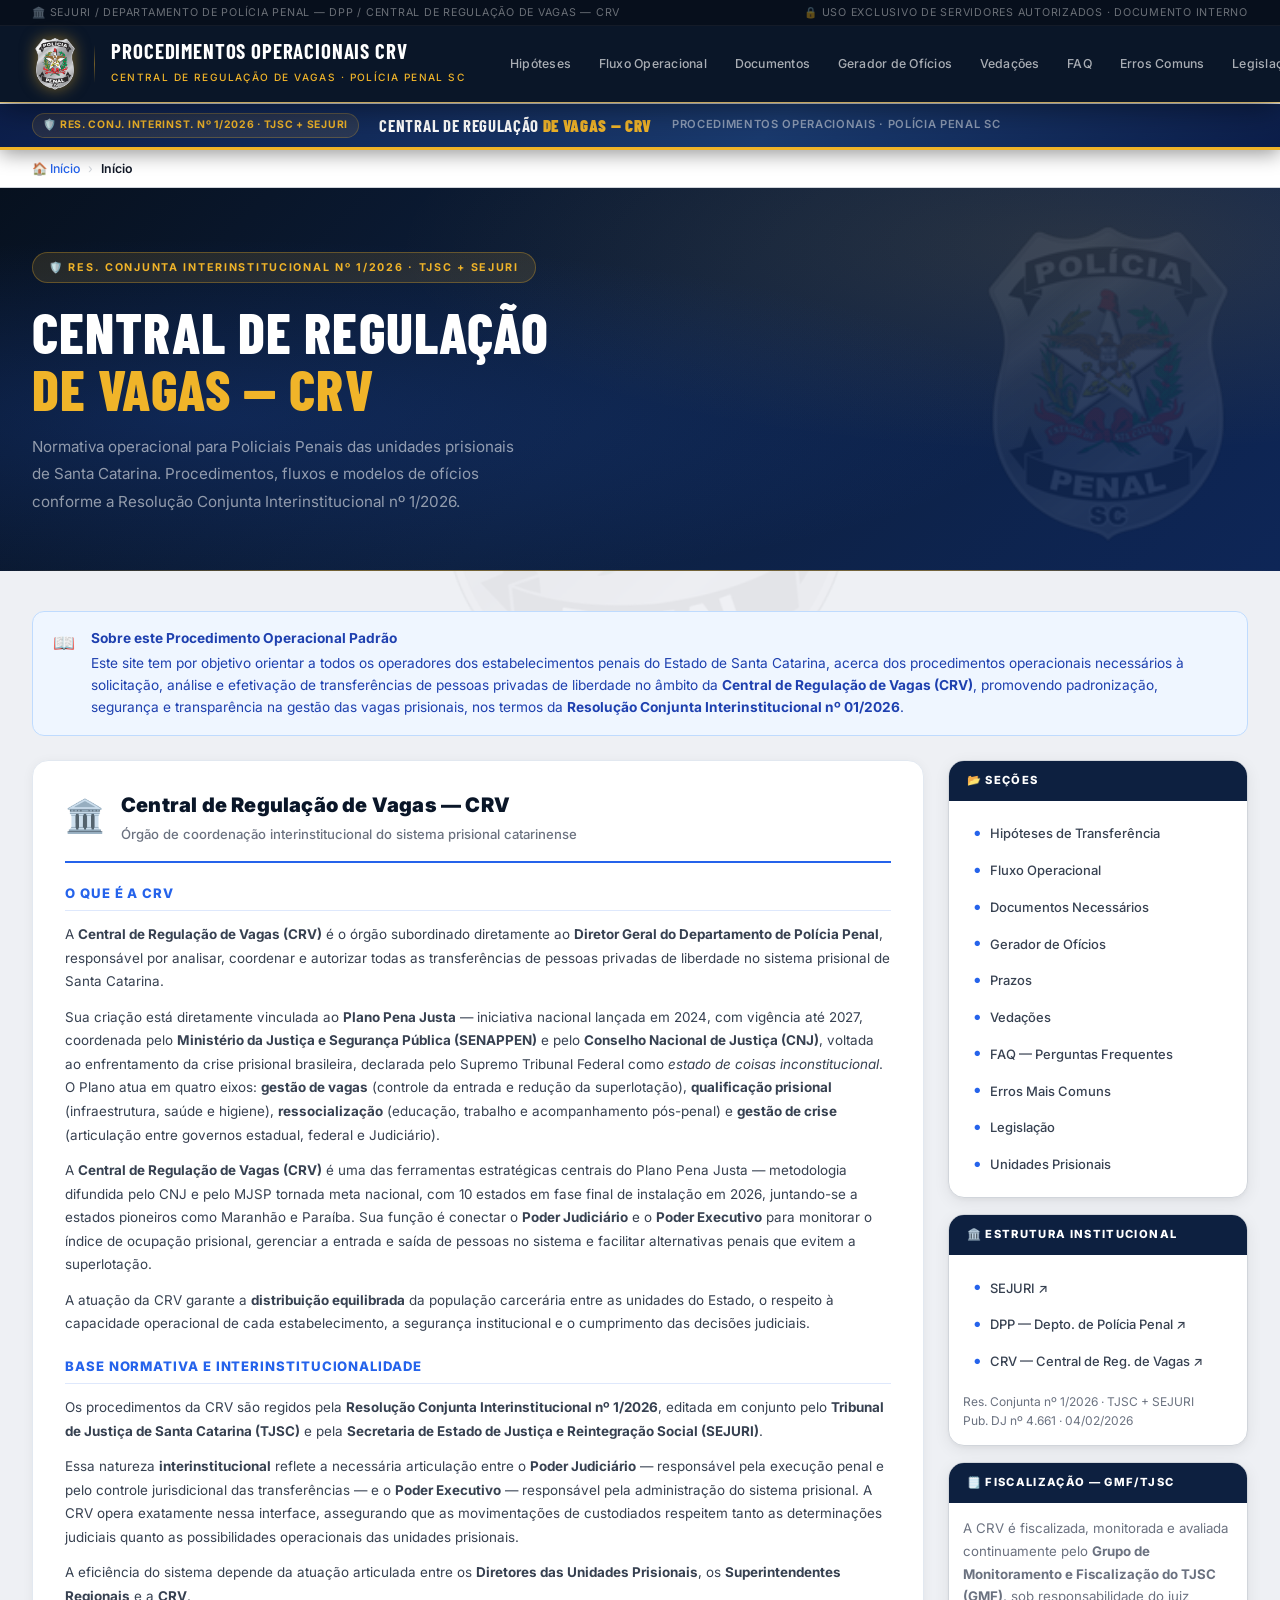
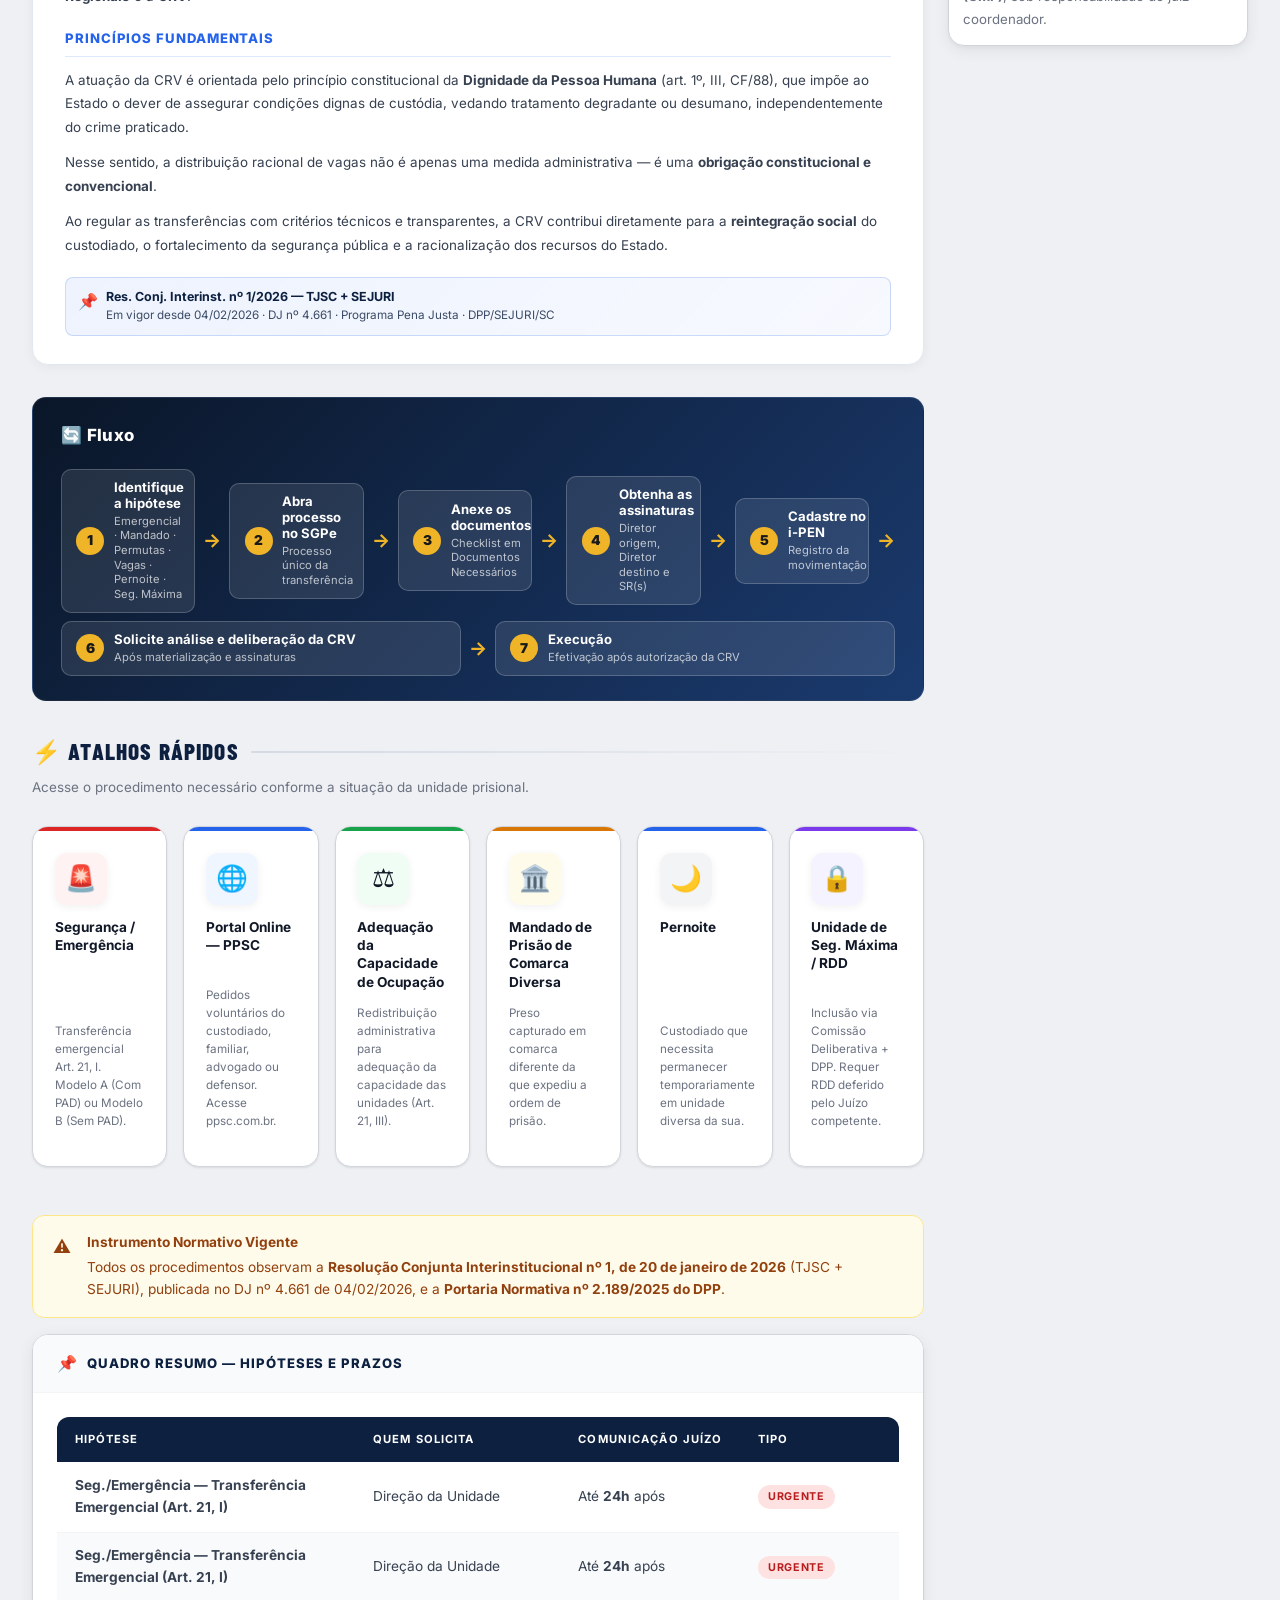
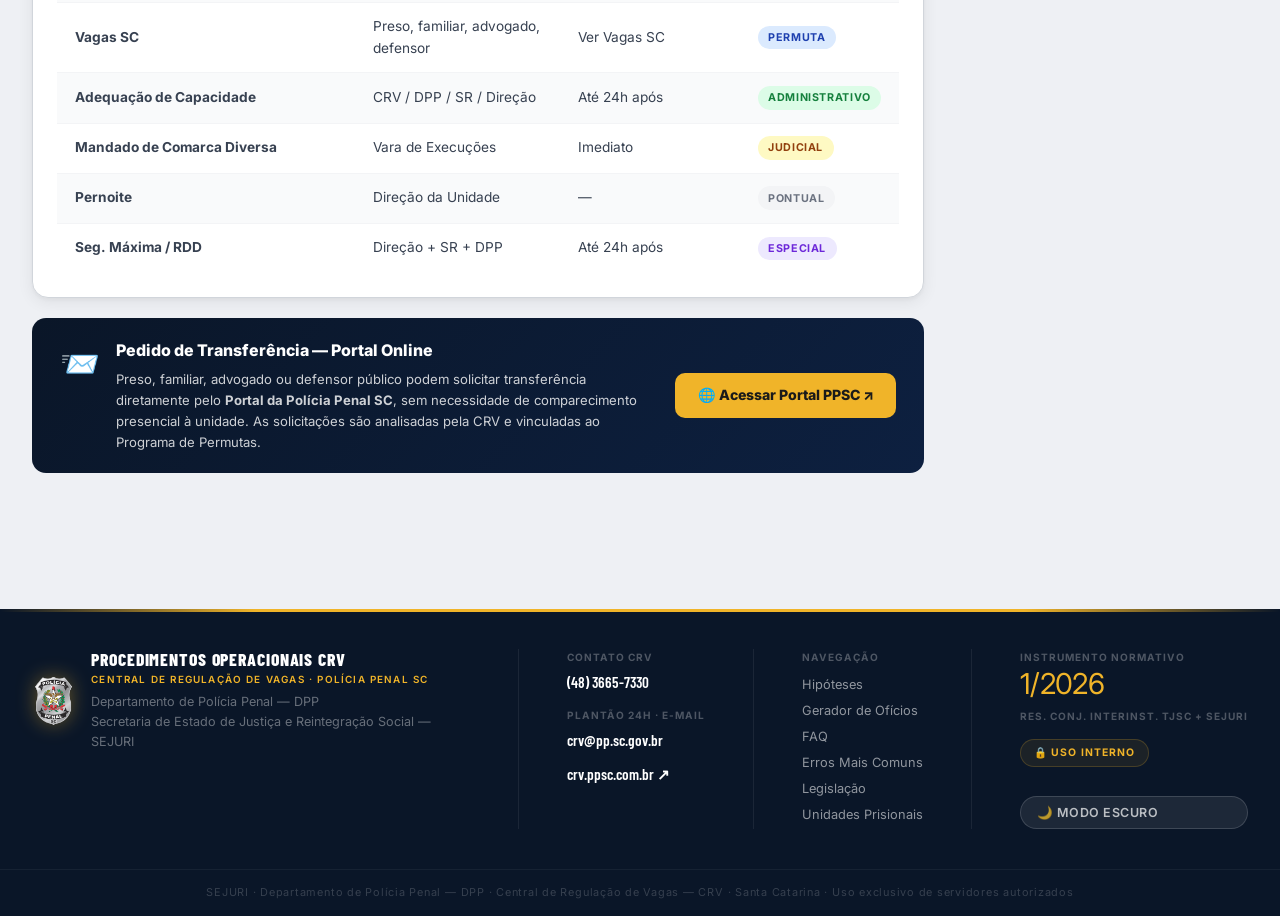
==== commit 152d8c6b: "Update index.html" ====
--- a/index.html
+++ b/index.html
@@ -6,7 +6,29 @@
   <meta name="description" content="Procedimentos Operacionais da CRV — Central de Regulação de Vagas. Polícia Penal de Santa Catarina. SEJURI/DPP/CRV." />
   <title>Procedimentos Operacionais CRV — Polícia Penal SC</title>
   <link rel="stylesheet" href="css/style.css" />
+  <script src="js/app.js" charset="utf-8"></script>
+  <script>
+  function abrirAreaRestrita() {
+    var m = document.getElementById('modal-login');
+    if (m) m.style.display = 'flex';
+    setTimeout(function() {
+      var el = document.getElementById('login-email');
+      if (el) el.focus();
+    }, 100);
+  }
+  </script>
   <link rel="icon" href="[data-uri]" />
+
+<style>
+  #oficio-texto-livre:empty:before {
+    content: attr(data-placeholder);
+    color: #aaa;
+    pointer-events: none;
+    font-style: italic;
+  }
+</style>
+  <link rel="preconnect" href="https://fonts.googleapis.com">
+  <link href="https://fonts.googleapis.com/css2?family=Inter:wght@400;500;600&display=swap" rel="stylesheet">
 </head>
 <body>
 
@@ -36,12 +58,13 @@
       <a href="#" data-pagina="hipoteses"   onclick="navegarPara('hipoteses');return false;">Hipóteses</a>
       <a href="#" data-pagina="fluxo"       onclick="navegarPara('fluxo');return false;">Fluxo Operacional</a>
       <a href="#" data-pagina="documentos"  onclick="navegarPara('documentos');return false;">Documentos</a>
-      <a href="#" data-pagina="modelos"     onclick="navegarPara('modelos');return false;">Modelos de Ofícios</a>
+      <a href="gerador oficios.html" target="_blank">Gerador de Ofícios</a>
       <a href="#" data-pagina="vedacoes"    onclick="navegarPara('vedacoes');return false;">Vedações</a>
       <a href="#" data-pagina="faq"         onclick="navegarPara('faq');return false;">FAQ</a>
       <a href="#" data-pagina="erros-comuns" onclick="navegarPara('erros-comuns');return false;">Erros Comuns</a>
       <a href="#" data-pagina="legislacao"  onclick="navegarPara('legislacao');return false;">Legislação</a>
       <a href="#" data-pagina="unidades"    onclick="navegarPara('unidades');return false;">Unidades</a>
+      <a href="#" id="nav-restrito" data-pagina="restrito" onclick="abrirAreaRestrita();return false;" style="background:var(--dourado,#b8860b);color:#fff!important;border-radius:6px;padding:4px 12px;font-weight:700;">🔒 Área Restrita</a>
     </nav>
     <button class="menu-toggle" onclick="toggleMenu()" aria-label="Abrir menu">☰</button>
   </div>
@@ -165,7 +188,7 @@
           </div>
         </a>
         <div class="comece-seta">→</div>
-        <a class="comece-step" href="#" onclick="navegarPara('modelos');return false;">
+        <a class="comece-step" href="gerador oficios.html" target="_blank">
           <div class="comece-step-num">4</div>
           <div class="comece-step-texto">
             <strong>Obtenha as assinaturas</strong>
@@ -181,7 +204,7 @@
           </div>
         </a>
         <div class="comece-seta">→</div>
-        <a class="comece-step" href="#" onclick="navegarPara('modelos');return false;">
+        <a class="comece-step" href="gerador oficios.html" target="_blank">
           <div class="comece-step-num">6</div>
           <div class="comece-step-texto">
             <strong>Solicite análise e deliberação da CRV</strong>
@@ -298,7 +321,7 @@
               <a href="#" onclick="navegarPara('hipoteses');return false;"><span class="bullet">●</span> Hipóteses de Transferência</a>
               <a href="#" onclick="navegarPara('fluxo');return false;"><span class="bullet">●</span> Fluxo Operacional</a>
               <a href="#" onclick="navegarPara('documentos');return false;"><span class="bullet">●</span> Documentos Necessários</a>
-              <a href="#" onclick="navegarPara('modelos');return false;"><span class="bullet">●</span> Modelos de Ofícios</a>
+              <a href="gerador oficios.html" target="_blank"><span class="bullet">●</span> Gerador de Ofícios</a>
               <a href="#" onclick="navegarPara('prazos');return false;"><span class="bullet">●</span> Prazos</a>
               <a href="#" onclick="navegarPara('vedacoes');return false;"><span class="bullet">●</span> Vedações</a>
               <a href="#" onclick="navegarPara('faq');return false;"><span class="bullet">●</span> FAQ — Perguntas Frequentes</a>
@@ -403,12 +426,26 @@
           <p><strong>Modalidades:</strong></p>
           <ul style="margin:.75rem 0 0 1.25rem;list-style:disc;font-size:.87rem;line-height:2.1;">
             <li><strong>Larga escala / complexo:</strong> Transferência rotineira dentro do mesmo Complexo (ex.: 20 internos do presídio para a penitenciária em único pedido);</li>
-            <li><strong>Pontual:</strong> Transferência individual por perfil específico (ex.: pessoa LGBT para unidade adequada).</li>
+            <li><strong>Pontual:</strong> Transferência individual por perfil específico (ex.: pessoa LGBT para unidade adequada ao perfil).
+              <button onclick="window.abrirModal('modal-lgbtqia')"
+                style="margin-left:.5rem;background:#1a2a4a;color:#fff;border:none;border-radius:6px;padding:3px 10px;font-size:.75rem;cursor:pointer;vertical-align:middle;">
+                🏳️‍🌈 Ver Relação de Unidades LGBTQIA+
+              </button>
+            </li>
+            <li><strong>Alteração de Regime:</strong> Transferência para unidade prisional adequada, em razão de alteração de regime (progressão, regressão ou prisão provisória).
+              <span style="display:block;margin-top:.4rem;font-size:.83rem;color:#4b5563;font-style:italic;">
+                <strong>Obs.:</strong> Quando se tratar de unidades prisionais pertencentes ao mesmo complexo prisional, não será necessária a anuência/assinatura do Superintendente Regional. Entretanto, quando envolver unidades prisionais distintas, ainda que vinculadas à mesma Superintendência Regional, além da assinatura de ambos os Diretores, o respectivo Superintendente deverá assinar o documento, anuindo à solicitação.
+              </span>
+            </li>
           </ul>
+          <br>
+          <div style="background:#eff6ff;border-left:4px solid #3b82f6;padding:.7rem 1rem;border-radius:0 6px 6px 0;font-size:.86rem;line-height:1.7;">
+            📋 <strong>Mesmo Complexo Prisional:</strong> quando se tratar de transferência entre unidades do mesmo complexo prisional, <strong>não será necessário o envio de ofício via SGPe</strong>, sendo suficiente o cadastro no i-PEN. Consignar no campo <strong>"observações"</strong> que houve contato prévio com o Diretor ou Chefe de Segurança da unidade de destino, o qual anuiu ao pedido.
+          </div>
           <br>
           <p><strong>Metas — Plano Pena Justa:</strong> 130% (1º ano) → 120% (2º ano) → 100% (3º ano).</p>
           <br>
-          <p><a href="#" onclick="navegarPara('equalizacao');return false;" style="color:var(--azul-4);font-weight:700;">→ Ver fluxo, modelos de ofício e tabela de metas</a></p>
+          <p><a href="gerador oficios.html" target="_blank" style="color:var(--azul-4);font-weight:700;">→ Ver fluxo, gerador de ofícios e tabela de metas</a></p>
         </div>
       </div>
 
@@ -439,12 +476,9 @@
         <div class="accordion-body">
           <p><strong>Definição:</strong> Necessidade de permanência temporária do custodiado em unidade diversa da sua, por motivo fundamentado (audiência, questão médica, logística de escolta, etc.).</p>
           <br>
-          <p><strong>Requisitos:</strong></p>
-          <ul style="margin:.75rem 0 0 1.25rem;list-style:disc;font-size:.87rem;line-height:2.1;">
-            <li>Pedido cadastrado no <strong>i-PEN</strong>, com menção expressa de que houve contato prévio com o Diretor da Unidade Prisional de destino;</li>
-            <li>Assinatura do <strong>Diretor da unidade de origem</strong> e do <strong>Diretor da unidade de destino</strong>;</li>
-            <li>Não é exigida anuência dos Superintendentes Regionais nem do SGPe.</li>
-          </ul>
+          <div style="background:#eff6ff;border-left:4px solid #3b82f6;padding:.7rem 1rem;border-radius:0 6px 6px 0;font-size:.86rem;line-height:1.7;">
+            📋 <strong>Dispensa de ofício via SGPe:</strong> para o pernoite <strong>não será necessário o envio de ofício via SGPe</strong>, sendo suficiente o cadastro no i-PEN. Consignar no campo <strong>"observações"</strong> que houve contato prévio com o Diretor ou Chefe de Segurança da unidade de destino, o qual anuiu ao pedido.
+          </div>
           <br>
 
         </div>
@@ -466,6 +500,10 @@
             <li>Após o cadastro na CRV, o processo segue para PPSC/CEPEN para acompanhamento.</li>
           </ul>
           <br>
+          <div style="background:#fff7ed;border:1px solid #fed7aa;border-radius:8px;padding:10px 14px;margin-top:4px;">
+            🔒 <strong>Sigilo no SGPe:</strong> ao cadastrar o processo no SGPe, é <strong>obrigatório alterar o controle de acesso</strong> para: <em>"Usuários em setor de tramitação do Processo, Interessado e Setor de Competência"</em>.
+          </div>
+          <br>
           <p><a href="#" onclick="navegarPara('seguranca-maxima');return false;" style="color:var(--azul-4);font-weight:700;">→ Ver fluxo completo e modelo de ofício</a></p>
         </div>
       </div>
@@ -490,6 +528,7 @@
       <div><strong class="alerta-titulo">Emergenciais — Fluxo Abreviado</strong>
       Em caso de urgência, ligue imediatamente para a CRV: <strong>(48) 3665-7330</strong></div>
     </div>
+
 
     <div class="flow-wrapper">
 
@@ -535,8 +574,8 @@
               <li><strong>Interessado:</strong> Diretor da Unidade Prisional de Origem</li>
               <li><strong>Detalhamento do assunto:</strong> "SGPe Único Para Transferência de Pessoas Privadas de Liberdade - NOME DA UNIDADE PRISIONAL"</li>
               <li><strong>Município:</strong> Município em que a Unidade Prisional está localizada</li>
-              <li><strong>2) Inserção dos documentos</strong> respeitando a ordem cronológica obrigatória: <strong>Ofício → BPI → Formulário de Saúde → demais documentos</strong></li>
-              <li><strong>3) Atualização dos Documentos Setoriais:</strong> BPI e Formulário de Saúde devem estar atualizados e confeccionados pelos respectivos responsáveis</li>
+              <li><strong>2) Inserção dos documentos</strong> respeitando a ordem cronológica obrigatória: <strong>Ofício → demais documentos</strong></li>
+
               <li>Documentos complementares (laudos, relatórios disciplinares, etc.)</li>
             </ul>
           </div>
@@ -556,11 +595,10 @@
           <div class="flow-details">
             <ul>
               <li>O <strong>ofício de solicitação</strong> deve conter, obrigatoriamente, as assinaturas do <strong>Diretor da Unidade de Origem</strong>, do <strong>Diretor da Unidade de Destino</strong> e do(s) <strong>Superintendente(s) Regional(is)</strong></li>
-              <li>O <strong>BPI atualizado</strong> deve ser assinado pelo <strong>Coordenador de Execução Penal</strong> (ou pelo Diretor)</li>
-              <li>O <strong>Formulário de Saúde</strong> deverá ser assinado pelo <strong>Responsável Técnico</strong> (médico ou enfermeiro), pelo <strong>Coordenador de Saúde</strong> ou pelo Diretor. Em assinatura física: nome, matrícula e cargo/função legíveis são obrigatórios</li>
+
             </ul>
             <div class="flow-alert flow-alert-warn">⚠️ &nbsp;Ofício sem as assinaturas de todas as partes não deve ser encaminhado à Superintendência Regional. <strong>A ausência de qualquer assinatura ensejará a reprovação do pedido.</strong></div>
-            <div class="flow-alert flow-alert-info" style="margin-top:.5rem;">ℹ️ &nbsp;<strong>Selecionar as peças na seguinte ordem:</strong> Ofício → BPI → Formulário de Saúde → Demais Documentos</div>
+            <div class="flow-alert flow-alert-info" style="margin-top:.5rem;">ℹ️ &nbsp;<strong>Selecionar as peças na seguinte ordem:</strong> Ofício → Demais Documentos</div>
           </div>
         </div>
       </div>
@@ -602,8 +640,8 @@
             <ul>
               <li>Verificar se <strong>todos os documentos estão devidamente assinados</strong> pelos responsáveis antes de materializar</li>
               <li>Selecionar apenas as peças pertinentes ao pedido — o processo SGPe é único e acumulativo</li>
-              <li>Respeitar a <strong>ordem cronológica obrigatória:</strong> Ofício → BPI → Formulário de Saúde → demais documentos</li>
-              <li><strong>Selecionar as Peças:</strong> Autuação (primeiro documento) → Ofício → BPI → Formulário de Saúde → Demais Documentos</li>
+              <li>Respeitar a <strong>ordem cronológica obrigatória:</strong> Ofício → demais documentos</li>
+              <li><strong>Selecionar as Peças:</strong> Autuação (primeiro documento) → Ofício → Demais Documentos</li>
             </ul>
             <div class="flow-alert flow-alert-info">ℹ️ &nbsp;O PDF gerado pela materialização é o documento formal do pedido que seguirá para a Superintendência Regional.</div>
           </div>
@@ -729,14 +767,11 @@
   <div class="page-hero">
     <div class="page-hero-inner">
       <h2>📂 Documentos Necessários</h2>
-      <p>Checklist por hipótese. O BPI deve estar devidamente atualizado no sistema i-PEN. Pedidos incompletos serão devolvidos.</p>
+      <p>Checklist por hipótese. Pedidos incompletos serão devolvidos.</p>
     </div>
   </div>
   <div class="main-wrapper">
-    <div class="alerta alerta-info mb-3">
-      <span class="alerta-icone">ℹ️</span>
-      <div>O <strong>Boletim Penal Informativo (BPI)</strong> deve estar atualizado no sistema i-PEN antes do envio, assinado pelo Coordenador de Execução Penal ou pelo Diretor da Unidade Prisional. O <strong>Relatório de Saúde</strong> deve ser assinado pelo Responsável Técnico (Médico, Enfermeiro ou Técnico de Enfermagem), Coordenador de Saúde ou Diretor.</div>
-    </div>
+
     <div class="accordion">
 
       <div class="accordion-item">
@@ -745,17 +780,11 @@
           <p style="font-size:.83rem;font-weight:700;margin-bottom:.5rem;color:var(--vermelho);">  Com PAD <span style="font-weight:400;font-size:0.9em;"></span></p>
           <ul style="list-style:none;font-size:.875rem;line-height:2.3;margin-bottom:1rem;">
             <li>☐ <strong>Ofício</strong> — Modelo A (Com PAD) ou Modelo B (Sem PAD), conforme a situação concreta; fundamenta no Art. 21, I da Res. nº 1/2026</li>
-            <li>☐ <strong>Relatório da equipe de segurança</strong></li>
-            <li>☐ <strong>BPI atualizado no i-PEN</strong> — assinado pelo CEP ou Diretor</li>
-            <li>☐ <strong>Relatório de Saúde</strong> — assinado pelo responsável técnico</li>
-            <li>☐ <strong>Assinaturas:</strong> Diretor de Origem + Diretor de Destino + Superintendente(s) Regional(is). Não é necessário tramitar o SGPe para manifestação das autoridades envolvidas, servindo apenas as respectivas assinaturas (anuência) no ofício inicial.</li>
+                        <li>☐ <strong>Assinaturas:</strong> Diretor de Origem + Diretor de Destino + Superintendente(s) Regional(is). Não é necessário tramitar o SGPe para manifestação das autoridades envolvidas, servindo apenas as respectivas assinaturas (anuência) no ofício inicial.</li>
           </ul>
           <p style="font-size:.83rem;font-weight:700;margin-bottom:.5rem;color:var(--azul-4);">Sem PAD</p>
           <ul style="list-style:none;font-size:.875rem;line-height:2.3;">
             <li>☐ <strong>Ofício</strong> — Modelo B (Sem PAD); fundamenta no Art. 21, I da Res. nº 1/2026</li>
-            <li>☐ <strong>Relatório da equipe de segurança</strong></li>
-            <li>☐ <strong>BPI atualizado no i-PEN</strong> — assinado pelo CEP ou Diretor</li>
-            <li>☐ <strong>Relatório de Saúde</strong> — assinado pelo responsável técnico</li>
             <li>☐ <strong>Assinaturas:</strong> Diretor de Origem + Diretor de Destino + Superintendente(s) Regional(is). Não é necessário tramitar o SGPe para manifestação das autoridades envolvidas, servindo apenas as respectivas assinaturas (anuência) no ofício inicial.</li>
           </ul>
           <div style="background:#fef2f2;border-left:3px solid #dc2626;padding:10px;margin-top:14px;border-radius:6px;">
@@ -770,10 +799,9 @@
         <div class="accordion-body">
           <ul style="list-style:none;font-size:.875rem;line-height:2.3;">
             <li>☐ <strong>Ofício da Direção / SR / DPP / CRV</strong> — fundamento no Art. 21, III da Res. nº 1/2026</li>
-            <li>☐ <strong>BPI atualizado no i-PEN</strong> — de cada preso indicado</li>
-            <li>☐ <strong>Relatório de Saúde</strong> — de cada preso indicado</li>
             <li>☐ <strong>Lista dos presos indicados</strong> — nome, IPEN, regime, perfil</li>
             <li>☐ <strong>Assinaturas:</strong> Diretor de Origem + Diretor de Destino. Não é necessário tramitar o SGPe para manifestação das autoridades envolvidas, servindo apenas as respectivas assinaturas (anuência) no ofício inicial.</li>
+            <li style="color:var(--azul-2);font-size:.82rem;border-top:1px dashed #d1d5db;padding-top:.4rem;margin-top:.2rem;">📋 <strong>Mesmo Complexo Prisional:</strong> não é necessário ofício via SGPe — basta o cadastro no i-PEN com menção, no campo "observações", ao contato prévio com o Diretor ou Chefe de Segurança da unidade de destino e à sua anuência.</li>
           </ul>
         </div>
       </div>
@@ -784,8 +812,6 @@
           <ul style="list-style:none;font-size:.875rem;line-height:2.3;">
             <li>☐ <strong>Ofício da Direção</strong> — fundamentado no Art. 21, III da Res. nº 1/2026 e Art. 24 da PN 2189/2025</li>
             <li>☐ <strong>Cópia do Mandado de Prisão</strong> — expedido pela Vara competente</li>
-            <li>☐ <strong>BPI atualizado no i-PEN</strong></li>
-            <li>☐ <strong>Relatório de Saúde</strong></li>
             <li>☐ <strong>Assinaturas:</strong> Diretor de Origem + Diretor de Destino. Não é necessário tramitar o SGPe para manifestação das autoridades envolvidas, servindo apenas as respectivas assinaturas (anuência) no ofício inicial.</li>
           </ul>
         </div>
@@ -797,9 +823,9 @@
           <ul style="list-style:none;font-size:.875rem;line-height:2.3;">
             <li>☐ <strong>Pedido cadastrado no i-PEN</strong> — com fundamentação do motivo do pernoite</li>
             <li>☐ <strong>Menção expressa</strong> de que houve contato prévio com o Diretor da Unidade de destino</li>
-            <li>☐ <strong>BPI atualizado no i-PEN</strong></li>
-            <li>☐ <strong>Assinaturas:</strong> Diretor de Origem + Diretor de Destino. Não é necessário tramitar o SGPe para manifestação das autoridades envolvidas, servindo apenas as respectivas assinaturas (anuência) no ofício inicial.</li>
+            <li>☐ <strong>Incluir eventuais documentos (Despacho/Decisão Judicial, etc.)</strong></li>
             <li style="color:var(--cinza-5);font-size:.8rem;">ℹ️ Não é exigida anuência dos Superintendentes Regionais nem do SGPe.</li>
+            <li style="color:var(--azul-2);font-size:.82rem;border-top:1px dashed #d1d5db;padding-top:.4rem;margin-top:.2rem;">📋 <strong>Pernoite — Dispensa de ofício via SGPe:</strong> não é necessário o envio de ofício via SGPe, sendo suficiente o cadastro no i-PEN com menção, no campo "observações", ao contato prévio com o Diretor ou Chefe de Segurança da unidade de destino e à sua anuência.</li>
           </ul>
         </div>
       </div>
@@ -812,11 +838,12 @@
             <li>☐ <strong>Ofício de solicitação de RDD</strong> — encaminhado ao juízo competente</li>
             <li>☐ <strong>Decisão judicial</strong> — que determina a inclusão em RDD</li>
             <li>☐ <strong>Boletim de Ocorrência, PAD, Relatórios</strong> — e demais documentos pertinentes</li>
-            <li>☐ <strong>BPI atualizado no i-PEN</strong> — assinado pelo CEP ou Diretor</li>
-            <li>☐ <strong>Relatório de Saúde</strong> — assinado pelo responsável técnico</li>
             <li>☐ <strong>Assinaturas:</strong> Diretor origem + Superintendente Regional origem. Não é necessário tramitar o SGPe para manifestação das autoridades envolvidas, servindo apenas as respectivas assinaturas (anuência) no ofício inicial.</li>
             <li>☐ <strong>Destinatários:</strong> Comissão Deliberativa USM/DPP <strong>e</strong> CRV</li>
           </ul>
+          <div style="background:#fff7ed;border:1px solid #fed7aa;border-radius:8px;padding:10px 14px;margin-top:10px;">
+            🔒 <strong>Sigilo no SGPe:</strong> ao cadastrar o processo no SGPe, é <strong>obrigatório alterar o controle de acesso</strong> para: <em>"Usuários em setor de tramitação do Processo, Interessado e Setor de Competência"</em>.
+          </div>
         </div>
       </div>
 
@@ -829,15 +856,19 @@
 <section id="modelos" class="page-section">
   <div class="page-hero">
     <div class="page-hero-inner">
-      <h2>📝 Modelos de Ofícios</h2>
-      <p>Clique no modelo desejado para abrir o editor. Preencha os campos em destaque e exporte em PDF ou Word.</p>
+      <h2>⚙️ Gerador de Ofícios</h2>
+      <p>Clique no botão abaixo para acessar o Gerador de Ofícios e criar documentos com formatação oficial.</p>
     </div>
   </div>
   <div class="main-wrapper">
 
     <div class="alerta alerta-info mb-3">
       <span class="alerta-icone">ℹ️</span>
-      <div>Clique em um dos cartões abaixo para abrir o modelo em um painel flutuante. Edite os campos, escolha a saudação e despedida, e exporte com formatação oficial (Arial 11, justificado, recuos corretos).</div>
+      <div>O Gerador de Ofícios permite criar ofícios com formatação oficial (Arial 11, justificado, recuos corretos), escolher saudação e despedida, e exportar em PDF ou Word.</div>
+    </div>
+
+    <div style="text-align:center;padding:2rem 0;">
+      <a href="gerador oficios.html" target="_blank" style="display:inline-block;background:var(--azul-4,#1d4ed8);color:#fff;font-size:1.1rem;font-weight:700;padding:1rem 2.5rem;border-radius:10px;text-decoration:none;box-shadow:0 4px 12px rgba(0,0,0,.15);transition:background .2s;">⚙️ Abrir Gerador de Ofícios →</a>
     </div>
 
     <!-- Grade de cartões de modelos -->
@@ -894,7 +925,8 @@
         <div class="modelo-tile-titulo">Segurança Máxima / RDD</div>
         <div class="modelo-tile-sub" style="text-align:left;line-height:1.6;font-size:.8rem;">
           Após RDD deferido pelo Juízo<br>
-          <span style="color:#dc2626;font-weight:700;">⚠️ ATENÇÃO: É obrigatório o contato prévio com o Diretor Geral do Departamento de Polícia Penal antes de peticionar em Juízo.</span>
+          <span style="color:#dc2626;font-weight:700;">⚠️ ATENÇÃO: É obrigatório o contato prévio com o Diretor Geral do Departamento de Polícia Penal antes de peticionar em Juízo.</span><br>
+          <span style="color:#9a3412;font-weight:600;">🔒 SGPe: alterar sigilo para "Usuários em setor de tramitação do Processo, Interessado e Setor de Competência".</span>
         </div>
         <span class="modelo-tile-btn">Abrir modelo →</span>
       </div>
@@ -1083,7 +1115,8 @@
       <div><strong class="alerta-titulo">Indeferimento automático</strong>A identificação de qualquer das situações abaixo impede o deferimento, salvo decisão judicial expressa em sentido contrário.</div>
     </div>
    <div class="accordion">
-      <div class="accordion-item"><div class="accordion-header" onclick="toggleAccordion(this)">1. BPI desatualizado ou sem assinatura do responsável<span class="accordion-seta">▼</span></div><div class="accordion-body">O Boletim Penal Informativo deve estar atualizado no sistema i-PEN e assinado pelo Coordenador de Execução Penal ou pelo Diretor antes do envio. Processos com BPI desatualizado serão devolvidos para regularização.</div></div>
+
+      <div class="accordion-item"><div class="accordion-header" onclick="toggleAccordion(this)">1. Ausência de justificação clara e objetiva quanto ao MOTIVO DA TRANSFERÊNCIA e/ou CRITERIO DE ESCOLHA/INDICAÇÃO do(s) preso(s), enseja o INDEFERIMENTO DE PLANO.</div></div>
       <div class="accordion-item"><div class="accordion-header" onclick="toggleAccordion(this)">2. Ausência de anuência do Diretor de destino e/ou do(s) SR(s)<span class="accordion-seta">▼</span></div><div class="accordion-body">Todo expediente de transferência deve ser subscrito pelo Diretor da unidade de destino e pelo(s) Superintendente(s) Regional(is) envolvidos. Isso vale inclusive para transferências emergenciais. A ausência de qualquer dessas assinaturas resultará na devolução imediata do processo sem análise do mérito.</div></div>
       <div class="accordion-item"><div class="accordion-header" onclick="toggleAccordion(this)">3. Incompatibilidade de regime, gênero ou perfil<span class="accordion-seta">▼</span></div><div class="accordion-body">Preso em regime fechado não pode ser enviado a unidade semiaberta ou aberta, e vice-versa. Presos de alta periculosidade não serão transferidos para unidades de perfil comum sem autorização específica da CRV e do DPP.</div></div>
       <div class="accordion-item"><div class="accordion-header" onclick="toggleAccordion(this)">4. Solicitação de inclusão em USM sem autorização prévia do DPP<span class="accordion-seta">▼</span></div><div class="accordion-body">A gestão local não pode solicitar RDD ao Judiciário sem autorização expressa prévia do DPP via Comissão Deliberativa. Pedidos enviados diretamente ao Judiciário sem essa autorização serão considerados indevidos e o processo será arquivado na CRV.</div></div>
@@ -1389,7 +1422,7 @@
           <div class="sr-header-right"><span class="sr-count">8 unidades</span><span class="sr-chevron-icon">▶</span></div>
         </div>
         <div class="sr-info-strip">
-          <span>👤 <strong>Hélio Damian Filho</strong></span>
+          <span>👤 <strong>Marcos Aurélio Spinardi</strong></span>
           <span>📞 <a href="tel:+554834031501">(48) 3403‑1501</a></span>
           <span>📧 <a href="/cdn-cgi/l/email-protection#51222361631121217f22327f363e277f3323"><span class="__cf_email__" data-cfemail="82f1f0b2b0c2f2f2acf1e1ace5edf4ace0f0">[email&#160;protected]</span></a></span>
         </div>
@@ -1400,7 +1433,7 @@
 
             <div class="up-card"><div class="up-header" onclick="toggleUP(this)"><div><div class="up-nome">Penitenciária Masculina de Tubarão</div><div class="up-diretor">Dir.: Deiveison Querino Batista</div></div><span class="up-chevron">▶</span></div><div class="up-detalhe" style="display:none;"><span>📍 Rua Maria Menegaz, 735 – São João – Tubarão/SC – CEP 88708‑570</span><span>📞 <a href="tel:+554836319777">(48) 3631‑9777</a></span><span>📧 <a href="/cdn-cgi/l/email-protection#f9899cc9ccb98989d78a9ad79e968fd79b8b"><span class="__cf_email__" data-cfemail="daaabfeaef9aaaaaf4a9b9f4bdb5acf4b8a8">[email&#160;protected]</span></a></span></div></div>
 
-            <div class="up-card"><div class="up-header" onclick="toggleUP(this)"><div><div class="up-nome">Penitenciária Sul</div><div class="up-diretor">Dir.: Alexandre Ferreira</div></div><span class="up-chevron">▶</span></div><div class="up-detalhe" style="display:none;"><span>📍 Rua José Marinho Teixeira, 5005 – São Domingos – Criciúma/SC – CEP 88812‑680</span><span>📞 <a href="tel:+554834031485">(48) 3403‑1485</a> / <a href="tel:+554834031506">(48) 3403‑1506</a></span><span>📧 <a href="/cdn-cgi/l/email-protection#45352075760535356b36266b222a336b2737"><span class="__cf_email__" data-cfemail="b1c1d48182f1c1c19fc2d29fd6dec79fd3c3">[email&#160;protected]</span></a></span></div></div>
+            <div class="up-card"><div class="up-header" onclick="toggleUP(this)"><div><div class="up-nome">Penitenciária Sul</div><div class="up-diretor">Dir.: Juliana Borges Medeiros</div></div><span class="up-chevron">▶</span></div><div class="up-detalhe" style="display:none;"><span>📍 Rua José Marinho Teixeira, 5005 – São Domingos – Criciúma/SC – CEP 88812‑680</span><span>📞 <a href="tel:+554834031485">(48) 3403‑1485</a> / <a href="tel:+554834031506">(48) 3403‑1506</a></span><span>📧 <a href="/cdn-cgi/l/email-protection#45352075760535356b36266b222a336b2737"><span class="__cf_email__" data-cfemail="b1c1d48182f1c1c19fc2d29fd6dec79fd3c3">[email&#160;protected]</span></a></span></div></div>
 
             <div class="up-card"><div class="up-header" onclick="toggleUP(this)"><div><div class="up-nome">Presídio Regional de Araranguá</div><div class="up-diretor">Dir.: Daniel Possamai Vieira</div></div><span class="up-chevron">▶</span></div><div class="up-detalhe" style="display:none;"><span>📍 Rua Renato Carbonera, 500 – Bairro Polícia Rodoviária – Araranguá/SC – CEP 88900‑000</span><span>📞 <a href="tel:+554835290441">(48) 3529‑0441</a></span><span>📧 <a href="/cdn-cgi/l/email-protection#c0b0b2f0f880b0b0eeb3a3eea7afb6eea2b2"><span class="__cf_email__" data-cfemail="8bfbf9bbb3cbfbfba5f8e8a5ece4fda5e9f9">[email&#160;protected]</span></a></span></div></div>
 
@@ -1458,7 +1491,7 @@
         <div class="sr-unidades" style="display:none;">
           <div class="unidade-grid">
 
-            <div class="up-card"><div class="up-header" onclick="toggleUP(this)"><div><div class="up-nome">Penitenciária Masculina do Vale do Itajaí</div><div class="up-diretor">Dir.: Genivaldo Nazareno de Oliveira</div></div><span class="up-chevron">▶</span></div><div class="up-detalhe" style="display:none;"><span>📍 Estrada Geral João Tomaz Pinto, s/n – Canhanduba – Itajaí/SC – CEP 88307‑770</span><span>📞 <a href="tel:+554733986700">(47) 3398‑6700</a></span><span>📧 <a href="/cdn-cgi/l/email-protection#6c1c095c5b2c1c1c421f0f420b031a420e1e"><span class="__cf_email__" data-cfemail="87f7e2b7b0c7f7f7a9f4e4a9e0e8f1a9e5f5">[email&#160;protected]</span></a></span></div></div>
+            <div class="up-card"><div class="up-header" onclick="toggleUP(this)"><div><div class="up-nome">Penitenciária Masculina do Vale do Itajaí</div><div class="up-diretor">Dir.: Bruno Domingos Gabriel</div></div><span class="up-chevron">▶</span></div><div class="up-detalhe" style="display:none;"><span>📍 Estrada Geral João Tomaz Pinto, s/n – Canhanduba – Itajaí/SC – CEP 88307‑770</span><span>📞 <a href="tel:+554733986700">(47) 3398‑6700</a></span><span>📧 <a href="/cdn-cgi/l/email-protection#6c1c095c5b2c1c1c421f0f420b031a420e1e"><span class="__cf_email__" data-cfemail="87f7e2b7b0c7f7f7a9f4e4a9e0e8f1a9e5f5">[email&#160;protected]</span></a></span></div></div>
 
             <div class="up-card"><div class="up-header" onclick="toggleUP(this)"><div><div class="up-nome">Presídio Feminino Regional de Itajaí</div><div class="up-diretor">Dir.: Michele Rebello de Mesquita</div></div><span class="up-chevron">▶</span></div><div class="up-detalhe" style="display:none;"><span>📍 Estrada Geral João Tomaz Pinto, s/n – Canhanduba – Itajaí/SC – CEP 88307‑770</span><span>📞 <a href="tel:+554733986185">(47) 3398‑6185</a> / <a href="tel:+554733986182">(47) 3398‑6182</a></span><span>📧 <a href="/cdn-cgi/l/email-protection#01717330374171712f72622f666e772f6373"><span class="__cf_email__" data-cfemail="1c6c6e2d2a5c6c6c326f7f327b736a327e6e">[email&#160;protected]</span></a></span></div></div>
 
@@ -1479,7 +1512,7 @@
           <div class="sr-header-right"><span class="sr-count">8 unidades</span><span class="sr-chevron-icon">▶</span></div>
         </div>
         <div class="sr-info-strip">
-          <span>👤 <strong>André Isidoro de Oliveira Martarello</strong></span>
+          <span>👤 <strong>Fabiano Deitos Rech</strong></span>
           <span>📞 <a href="tel:+554934123300">(49) 3412‑3300</a></span>
           <span>📧 <a href="/cdn-cgi/l/email-protection#53202163661323237d20307d343c257d3121"><span class="__cf_email__" data-cfemail="6a19185a5f2a1a1a441909440d051c440818">[email&#160;protected]</span></a></span>
         </div>
@@ -1490,7 +1523,7 @@
 
             <div class="up-card"><div class="up-header" onclick="toggleUP(this)"><div><div class="up-nome">Penitenciária Regional de Curitibanos</div><div class="up-diretor">Dir.: Fabio Marcelo Palhano</div></div><span class="up-chevron">▶</span></div><div class="up-detalhe" style="display:none;"><span>📍 Rua Juventino França de Moraes, s/n – São Cristóvão do Sul/SC – CEP 89533‑000</span><span>📞 <a href="tel:+554934123300">(49) 3412‑3300</a></span><span>📧 <a href="/cdn-cgi/l/email-protection#9eeefbaea6deeeeeb0edfdb0f9f1e8b0fcec"><span class="__cf_email__" data-cfemail="99e9fca9a1d9e9e9b7eafab7fef6efb7fbeb">[email&#160;protected]</span></a></span></div></div>
 
-            <div class="up-card"><div class="up-header" onclick="toggleUP(this)"><div><div class="up-nome">Presídio Masculino de Lages</div><div class="up-diretor">Dir.: Rodrigo Barroso</div></div><span class="up-chevron">▶</span></div><div class="up-detalhe" style="display:none;"><span>📍 Rua Ricardo Marin, s/n – Bairro Santa Clara – Lages/SC – CEP 88513‑210</span><span>📞 <a href="tel:+554932898467">(49) 3289‑8467</a></span><span>📧 <a href="/cdn-cgi/l/email-protection#b3c3c1828af3c3c39dc0d09dd4dcc59dd1c1"><span class="__cf_email__" data-cfemail="28585a1911685858065b4b064f475e064a5a">[email&#160;protected]</span></a></span></div></div>
+            <div class="up-card"><div class="up-header" onclick="toggleUP(this)"><div><div class="up-nome">Presídio Masculino de Lages</div><div class="up-diretor">Dir.: Rodrigo Araújo Aquino</div></div><span class="up-chevron">▶</span></div><div class="up-detalhe" style="display:none;"><span>📍 Rua Ricardo Marin, s/n – Bairro Santa Clara – Lages/SC – CEP 88513‑210</span><span>📞 <a href="tel:+554932898467">(49) 3289‑8467</a></span><span>📧 <a href="/cdn-cgi/l/email-protection#b3c3c1828af3c3c39dc0d09dd4dcc59dd1c1"><span class="__cf_email__" data-cfemail="28585a1911685858065b4b064f475e064a5a">[email&#160;protected]</span></a></span></div></div>
 
             <div class="up-card"><div class="up-header" onclick="toggleUP(this)"><div><div class="up-nome">Presídio Regional de Lages</div><div class="up-diretor">Dir.: Ricardo Fernando Moreira Floriani</div></div><span class="up-chevron">▶</span></div><div class="up-detalhe" style="display:none;"><span>📍 Rua Mato Grosso, 247 – Bairro São Cristóvão – Lages/SC – CEP 88509‑220</span><span>📞 <a href="tel:+554932898403">(49) 3289‑8403</a> / <a href="tel:+554932898404">(49) 3289‑8404</a></span><span>📧 <a href="/cdn-cgi/l/email-protection#29595b1b19695959075a4a074e465f074b5b"><span class="__cf_email__" data-cfemail="3e4e4c0c0e7e4e4e104d5d10595148105c4c">[email&#160;protected]</span></a></span></div></div>
 
@@ -1796,14 +1829,12 @@
         <!-- Documentos Necessários — Integrados -->
         <div style="display:flex;flex-wrap:wrap;gap:14px;margin-bottom:16px;">
           <div style="flex:1;min-width:260px;border:1px solid #fca5a5;border-radius:10px;overflow:hidden;">
-            <div style="background:#fef2f2;padding:10px 14px;font-weight:700;font-size:.9rem;color:#991b1b;border-bottom:1px solid #fca5a5;">📂 Documentos — Modelo A (Com PAD)</div>
+            <div style="background:#fef2f2;padding:10px 14px;font-weight:700;font-size:.9rem;color:#991b1b;border-bottom:1px solid #fca5a5;">📂 Documentos</div>
             <div style="padding:12px 14px;">
               <ul style="font-size:.85rem;line-height:2.1;list-style:none;padding:0;margin:0;">
                 <li>☐ <strong>Ofício</strong> assinado pelo Diretor de origem, Diretor de destino e SR(s)</li>
                 <li>☐ Ofício do Chefe de Segurança e/ou do Setor de Inteligência, demonstrando, de forma pormenorizada, a necessidade urgente da transferência</li>
-                <li>☐ BPI atualizado no i-PEN</li>
-                <li>☐ Relatório de Saúde</li>
-                <li>☐ PAD (portaria de instauração, se houver)</li>
+
               </ul>
             </div>
           </div>
@@ -1896,6 +1927,10 @@
     <div class="alerta alerta-info mb-3">
       <span class="alerta-icone">ℹ️</span>
       <div>A adequação pode ser iniciada pelo <strong>DPP, pela CRV, pelos Superintendentes Regionais ou pelos próprios Diretores das Unidades Prisionais</strong>, visando sempre a equalização e o ajuste de vagas (Art. 21, III da Res. nº 1/2026).</div>
+    </div>
+    <div class="alerta alerta-atencao mb-3">
+      <span class="alerta-icone">📋</span>
+      <div><strong class="alerta-titulo">Transferências dentro do mesmo Complexo Prisional</strong>Quando se tratar de transferência entre unidades prisionais pertencentes ao <strong>mesmo complexo prisional</strong>, não será necessário o envio de ofício via SGPe, sendo suficiente o cadastro no i-PEN. Ressalta-se ser indispensável consignar, no campo <strong>"observações"</strong>, que foi mantido contato prévio com o Diretor ou Chefe de Segurança da unidade de destino, o qual anuiu ao pedido.</div>
     </div>
     <div class="card mb-2">
       <div class="card-header"><span>📊</span><h3>Metas — Plano Pena Justa</h3></div>
@@ -1916,7 +1951,13 @@
       <div class="card-header"><span>📋</span><h3>Modalidades de Transferência por Adequação</h3></div>
       <div class="card-body">
         <p class="text-sm mb-2"><strong>Modelo 1 — Larga escala / mesmo Complexo:</strong> Transferência rotineira de vários internos de uma só vez dentro do mesmo Complexo (ex.: 20 internos do presídio para a penitenciária). Todos no mesmo pedido.</p>
-        <p class="text-sm"><strong>Modelo 2 — Pontual:</strong> Transferência individual por perfil específico (ex.: pessoa LGBT para unidade adequada ao perfil).</p>
+        <p class="text-sm"><strong>Modelo 2 — Pontual:</strong> Transferência individual por perfil específico (ex.: pessoa LGBT para unidade adequada ao perfil).
+          <button onclick="window.abrirModal('modal-lgbtqia')"
+            style="margin-left:.5rem;background:#1a2a4a;color:#fff;border:none;border-radius:6px;padding:3px 10px;font-size:.75rem;cursor:pointer;vertical-align:middle;">
+            🏳️‍🌈 Ver Relação de Unidades LGBTQIA+
+          </button>
+        </p>
+        <p class="text-sm mt-2"><strong>Modelo 3 — Alteração de Regime:</strong> Transferência para unidade prisional adequada, em razão de alteração de regime (progressão, regressão ou prisão provisória). <em>Obs.: Quando se tratar de unidades prisionais pertencentes ao mesmo complexo prisional, não será necessária a anuência/assinatura do Superintendente Regional. Entretanto, quando envolver unidades prisionais distintas, ainda que vinculadas à mesma Superintendência Regional, além da assinatura de ambos os Diretores, o respectivo Superintendente deverá assinar o documento, anuindo à solicitação.</em></p>
       </div>
     </div>
   </div>
@@ -1960,6 +2001,10 @@
     <div class="alerta alerta-info mb-3">
       <span class="alerta-icone">ℹ️</span>
       <div>O pernoite não é uma transferência definitiva. É uma medida pontual e temporária, que deve ser devidamente fundamentada e autorizada pela CRV.</div>
+    </div>
+    <div class="alerta alerta-atencao mb-3">
+      <span class="alerta-icone">📋</span>
+      <div><strong class="alerta-titulo">Pernoite — Dispensa de ofício via SGPe</strong>Quando se tratar de pernoite, não será necessário o envio de ofício via SGPe, sendo suficiente o cadastro no i-PEN. Ressalta-se ser indispensável consignar, no campo <strong>"observações"</strong>, que foi mantido contato prévio com o Diretor ou Chefe de Segurança da unidade de destino, o qual anuiu ao pedido.</div>
     </div>
     <div class="conteudo-grid">
       <div>
@@ -1994,6 +2039,13 @@
       <span class="alerta-icone">⛔</span>
       <div><strong class="alerta-titulo">⚠️ Atenção — Contato prévio com o Diretor Geral do DPP é obrigatório</strong>Antes de qualquer peticionamento judicial, é <strong>imprescindível que o Diretor da Unidade Prisional acione o Diretor Geral do Departamento de Polícia Penal (DGPP)</strong>. Somente após a autorização do DGPP — ainda que de forma informal (por telefone) — o Diretor da unidade poderá instruir o pedido de RDD ao Judiciário.</div>
     </div>
+    <div class="alerta alerta-aviso mb-3">
+      <span class="alerta-icone">🔒</span>
+      <div>
+        <strong class="alerta-titulo">⚠️ Atenção — Sigilo no SGPe (Segurança Máxima / RDD)</strong>
+        Ao realizar o cadastro do processo no SGPe para <strong>transferência para Unidade de Segurança Máxima / RDD</strong>, é <strong>obrigatório alterar o sigilo (controle de acesso)</strong> para: <em>"Usuários em setor de tramitação do Processo, Interessado e Setor de Competência"</em>. Esse procedimento é essencial para preservar a segurança da operação.
+      </div>
+    </div>
     <div class="conteudo-grid">
       <div>
         <h2 class="section-titulo mb-2">Fluxo Completo — Segurança Máxima / RDD</h2>
@@ -2001,7 +2053,7 @@
           <div class="card-body">
             <div class="fluxo-lista">
               <div class="fluxo-item"><div class="fluxo-num">01</div><div class="fluxo-conteudo"><h4>Diretor da Unidade aciona o DGPP</h4><p>O Diretor da Unidade Prisional identifica o caso e aciona o Diretor Geral de Polícia Penal (DGPP). Esse contato pode ser feito de forma informal (por telefone), mas é obrigatório antes de qualquer providência judicial.</p></div></div>
-              <div class="fluxo-item"><div class="fluxo-num">02</div><div class="fluxo-conteudo"><h4>DGPP autoriza — Diretor instrui o pedido judicial</h4><p>Após a autorização do DGPP, o Diretor da Unidade de Origem pode instruir o pedido de RDD, reunindo toda a documentação necessária (BO, PAD, relatórios, BPI atualizado no i-PEN, Relatório de Saúde) e peticionando ao Juízo competente.</p></div></div>
+              <div class="fluxo-item"><div class="fluxo-num">02</div><div class="fluxo-conteudo"><h4>DGPP autoriza — Diretor instrui o pedido judicial</h4><p>Após a autorização do DGPP, o Diretor da Unidade de Origem pode instruir o pedido de RDD, reunindo toda a documentação necessária (BO, PAD, relatórios e demais documentos pertinentes) e peticionando ao Juízo competente.</p></div></div>
               <div class="fluxo-item"><div class="fluxo-num">03</div><div class="fluxo-conteudo"><h4>Judiciário analisa e defere o RDD</h4><p>O Juízo de Execução analisa o pedido. Com a decisão judicial deferindo o RDD, o processo está apto para as etapas seguintes.</p></div></div>
               <div class="fluxo-item"><div class="fluxo-num">04</div><div class="fluxo-conteudo"><h4>Diretor de Origem confecciona ofício ao DPP</h4><p>De posse da decisão judicial, o Diretor da Unidade de Origem confecciona ofício endereçado ao Departamento de Polícia Penal (DPP), encaminhando o processo para deliberação.</p></div></div>
               <div class="fluxo-item"><div class="fluxo-num">05</div><div class="fluxo-conteudo"><h4>Diretor Geral convoca a Comissão Deliberativa</h4><p>O Diretor Geral do DPP convoca a Comissão Deliberativa para apreciar o caso. A Comissão delibera sobre a inclusão do preso na Unidade de Segurança Máxima (USM).</p></div></div>
@@ -2012,8 +2064,8 @@
         </div>
       </div>
       <aside class="sidebar">
-        <div class="sidebar-card"><div class="sidebar-card-header">📂 Documentos</div><div class="sidebar-card-body"><ul style="font-size:.82rem;line-height:2.1;list-style:none;"><li>☐ Decisão judicial (RDD deferido)</li><li>☐ Ofício ao DPP</li><li>☐ Ata da Comissão Deliberativa</li><li>☐ BO / PAD / Relatórios</li><li>☐ BPI atualizado no i-PEN</li><li>☐ Relatório de Saúde</li></ul><a href="#" onclick="navegarPara('documentos');return false;" style="font-size:.8rem;color:var(--azul-4);margin-top:.5rem;display:block;">→ Checklist completo</a></div></div>
-        <div class="sidebar-card"><div class="sidebar-card-header">📝 Modelo</div><div class="sidebar-card-body"><a href="#" onclick="navegarPara('modelos');return false;" style="font-size:.82rem;color:var(--azul-4);">→ Modelo — Inclusão na USM (após RDD deferido)</a></div></div>
+        <div class="sidebar-card"><div class="sidebar-card-header">📂 Documentos</div><div class="sidebar-card-body"><ul style="font-size:.82rem;line-height:2.1;list-style:none;"><li>☐ Decisão judicial (RDD deferido)</li><li>☐ Ofício ao DPP</li><li>☐ Ata da Comissão Deliberativa</li><li>☐ BO / PAD / Relatórios</li></ul><a href="#" onclick="navegarPara('documentos');return false;" style="font-size:.8rem;color:var(--azul-4);margin-top:.5rem;display:block;">→ Checklist completo</a></div></div>
+        <div class="sidebar-card"><div class="sidebar-card-header">📝 Modelo</div><div class="sidebar-card-body"><a href="gerador oficios.html" target="_blank" style="font-size:.82rem;color:var(--azul-4);">→ Gerador de Ofícios — Inclusão na USM (após RDD deferido)</a></div></div>
         <div class="sidebar-card"><div class="sidebar-card-header">📚 Base Legal</div><div class="sidebar-card-body"><a href="#" onclick="navegarPara('legislacao');return false;" style="font-size:.82rem;color:var(--azul-4);">→ Lei nº 11.671/2008<br>→ Decreto nº 6.877/2009<br>→ Portaria 1465 (DPP)</a></div></div>
       </aside>
     </div>
@@ -2124,14 +2176,7 @@
         </div>
       </div>
 
-      <div class="accordion-item">
-        <div class="accordion-header" onclick="toggleAccordion(this)">
-          O BPI precisa estar atualizado no i-PEN para encaminhar o pedido?<span class="accordion-seta">▼</span>
-        </div>
-        <div class="accordion-body">
-          <strong>Sim.</strong> O Boletim Penal Informativo (BPI) deve estar devidamente atualizado no sistema i-PEN e assinado pelo Coordenador de Execução Penal ou pelo Diretor da Unidade. A ausência ou desatualização do BPI é um dos principais motivos de indeferimento e devolução do processo.
-        </div>
-      </div>
+
 
       <div class="accordion-item">
         <div class="accordion-header" onclick="toggleAccordion(this)">
@@ -2171,20 +2216,11 @@
         </div>
         <div class="erro-body">
           <div class="erro-problema">O processo foi aberto no SGPe, mas a movimentação não foi registrada (materializada) no sistema i-PEN antes do envio à CRV.</div>
-          <div class="erro-solucao">✅ <strong>Solução:</strong> Antes de encaminhar o ofício à CRV, certifique-se de que o BPI foi atualizado e a movimentação foi lançada corretamente no i-PEN.</div>
-        </div>
-      </div>
-
-      <div class="erro-card">
-        <div class="erro-header">
-          <span class="erro-num">02</span>
-          <span class="erro-titulo">❌ BPI desatualizado ou sem assinatura</span>
-        </div>
-        <div class="erro-body">
-          <div class="erro-problema">O Boletim Penal Informativo (BPI) está desatualizado, incompleto ou não foi assinado pelo Coordenador de Execução Penal ou pelo Diretor da Unidade.</div>
-          <div class="erro-solucao">✅ <strong>Solução:</strong> Atualize o BPI no i-PEN, imprima a versão atualizada, obtenha a assinatura do responsável e anexe ao processo antes do envio.</div>
-        </div>
-      </div>
+          <div class="erro-solucao">✅ <strong>Solução:</strong> Antes de encaminhar o ofício à CRV, certifique-se de que a movimentação foi lançada corretamente no i-PEN.</div>
+        </div>
+      </div>
+
+
 
       <div class="erro-card">
         <div class="erro-header">
@@ -2193,7 +2229,7 @@
         </div>
         <div class="erro-body">
           <div class="erro-problema">O ofício foi assinado apenas pelo Diretor da unidade de origem, sem a anuência do Diretor da unidade de destino e/ou do(s) Superintendente(s) Regional(is).</div>
-          <div class="erro-solucao">✅ <strong>Solução:</strong> Contate previamente a gestão da unidade de destino e o SR. Obtenha todas as assinaturas antes de encaminhar à CRV. Use os <a href="#" onclick="navegarPara('modelos');return false;" style="color:var(--azul-4);">Modelos de Ofício</a> que já listam os assinantes corretamente.</div>
+          <div class="erro-solucao">✅ <strong>Solução:</strong> Contate previamente a gestão da unidade de destino e o SR. Obtenha todas as assinaturas antes de encaminhar à CRV. Use o <a href="gerador oficios.html" target="_blank" style="color:var(--azul-4);">Gerador de Ofícios</a> que já lista os assinantes corretamente.</div>
         </div>
       </div>
 
@@ -2230,16 +2266,7 @@
         </div>
       </div>
 
-      <div class="erro-card">
-        <div class="erro-header">
-          <span class="erro-num">07</span>
-          <span class="erro-titulo">❌ Relatório de Saúde ausente ou sem assinatura do responsável</span>
-        </div>
-        <div class="erro-body">
-          <div class="erro-problema">O Relatório de Saúde não foi anexado, ou foi anexado sem assinatura do Responsável Técnico (Médico, Enfermeiro, Técnico de Enfermagem), do Coordenador de Saúde ou do Diretor.</div>
-          <div class="erro-solucao">✅ <strong>Solução:</strong> O Relatório de Saúde assinado é documento obrigatório em todas as hipóteses. Providencie com antecedência para não atrasar o processo.</div>
-        </div>
-      </div>
+
 
       <div class="erro-card">
         <div class="erro-header">
@@ -2299,6 +2326,371 @@
     </div>
   </div>
 </section>
+<!-- Botão voltar ao topo -->
+
+<!-- ========== MODAL DE LOGIN ========== -->
+<div id="modal-login" style="display:none;position:fixed;inset:0;background:rgba(0,0,0,.6);z-index:9999;align-items:center;justify-content:center;">
+  <div style="background:#fff;border-radius:16px;padding:2rem;width:100%;max-width:420px;margin:1rem;box-shadow:0 20px 60px rgba(0,0,0,.35);position:relative;">
+    <div style="text-align:center;margin-bottom:1.5rem;">
+      <div style="font-size:2rem;margin-bottom:.5rem;">🔒</div>
+      <h2 style="font-size:1.2rem;font-weight:700;color:#1a2a4a;margin:0;">Área Restrita — CRV</h2>
+      <p style="font-size:.8rem;color:#6b7280;margin:.4rem 0 0;">Acesso exclusivo para Policiais Penais da CRV</p>
+    </div>
+
+    <!-- TELA: LOGIN -->
+    <div id="tela-login">
+      <div style="margin-bottom:1rem;">
+        <label style="font-size:.82rem;font-weight:600;color:#374151;display:block;margin-bottom:4px;">E-mail institucional</label>
+        <input id="login-email" type="email" placeholder="seu@email.com"
+          style="width:100%;height:42px;border:1.5px solid #d1d5db;border-radius:8px;padding:0 12px;font-size:.95rem;box-sizing:border-box;outline:none;"
+          onfocus="this.style.borderColor='#1a2a4a'" onblur="this.style.borderColor='#d1d5db'">
+      </div>
+      <div style="margin-bottom:1.2rem;position:relative;">
+        <label style="font-size:.82rem;font-weight:600;color:#374151;display:block;margin-bottom:4px;">Senha</label>
+        <input id="login-senha" type="password" placeholder="••••••••"
+          style="width:100%;height:42px;border:1.5px solid #d1d5db;border-radius:8px;padding:0 40px 0 12px;font-size:.95rem;box-sizing:border-box;outline:none;"
+          onfocus="this.style.borderColor='#1a2a4a'" onblur="this.style.borderColor='#d1d5db'"
+          onkeydown="if(event.key==='Enter')fazerLogin()">
+        <span onclick="toggleSenhaVis('login-senha')" style="position:absolute;right:10px;bottom:10px;cursor:pointer;font-size:1rem;">👁</span>
+      </div>
+      <div id="login-erro" style="display:none;background:#fef2f2;border:1px solid #fca5a5;border-radius:6px;padding:.6rem .8rem;font-size:.8rem;color:#b91c1c;margin-bottom:1rem;"></div>
+      <button onclick="fazerLogin()" id="btn-entrar"
+        style="width:100%;height:44px;background:#1a2a4a;color:#fff;border:none;border-radius:8px;font-size:.95rem;font-weight:600;cursor:pointer;">
+        Entrar
+      </button>
+      <p style="text-align:center;margin-top:1rem;font-size:.78rem;color:#6b7280;">
+        Primeiro acesso? Use a senha temporária enviada pelo administrador.<br>Você será redirecionado para criar a sua senha pessoal.
+      </p>
+    </div>
+
+    <!-- TELA: TROCAR SENHA (1º acesso) -->
+    <div id="tela-trocar-senha" style="display:none;">
+      <div style="background:#eff6ff;border:1px solid #bfdbfe;border-radius:8px;padding:.8rem;margin-bottom:1.2rem;font-size:.82rem;color:#1e40af;">
+        🔑 <strong>Primeiro acesso detectado!</strong><br>Por segurança, crie uma senha pessoal agora.
+      </div>
+      <div style="margin-bottom:1rem;position:relative;">
+        <label style="font-size:.82rem;font-weight:600;color:#374151;display:block;margin-bottom:4px;">Nova senha</label>
+        <input id="nova-senha" type="password" placeholder="Mínimo 8 caracteres"
+          style="width:100%;height:42px;border:1.5px solid #d1d5db;border-radius:8px;padding:0 40px 0 12px;font-size:.95rem;box-sizing:border-box;outline:none;"
+          onfocus="this.style.borderColor='#1a2a4a'" onblur="this.style.borderColor='#d1d5db'">
+        <span onclick="toggleSenhaVis('nova-senha')" style="position:absolute;right:10px;bottom:10px;cursor:pointer;font-size:1rem;">👁</span>
+      </div>
+      <div style="margin-bottom:1.2rem;position:relative;">
+        <label style="font-size:.82rem;font-weight:600;color:#374151;display:block;margin-bottom:4px;">Confirmar nova senha</label>
+        <input id="confirmar-senha" type="password" placeholder="Repita a senha"
+          style="width:100%;height:42px;border:1.5px solid #d1d5db;border-radius:8px;padding:0 40px 0 12px;font-size:.95rem;box-sizing:border-box;outline:none;"
+          onfocus="this.style.borderColor='#1a2a4a'" onblur="this.style.borderColor='#d1d5db'">
+        <span onclick="toggleSenhaVis('confirmar-senha')" style="position:absolute;right:10px;bottom:10px;cursor:pointer;font-size:1rem;">👁</span>
+      </div>
+      <div id="trocar-erro" style="display:none;background:#fef2f2;border:1px solid #fca5a5;border-radius:6px;padding:.6rem .8rem;font-size:.8rem;color:#b91c1c;margin-bottom:1rem;"></div>
+      <button onclick="trocarSenha()"
+        style="width:100%;height:44px;background:#1a2a4a;color:#fff;border:none;border-radius:8px;font-size:.95rem;font-weight:600;cursor:pointer;">
+        Salvar nova senha e entrar
+      </button>
+    </div>
+
+    <button onclick="fecharModalLogin()"
+      style="position:absolute;top:12px;right:14px;background:none;border:none;font-size:1.4rem;cursor:pointer;color:#9ca3af;line-height:1;">×</button>
+  </div>
+</div>
+
+<!-- ========== MODAL DE NOVIDADES ========== -->
+<div id="modal-novidades" style="display:none;position:fixed;inset:0;background:rgba(0,0,0,.5);z-index:9998;align-items:center;justify-content:center;">
+  <div style="background:#fff;border-radius:16px;padding:1.8rem;width:100%;max-width:480px;margin:1rem;box-shadow:0 20px 60px rgba(0,0,0,.3);">
+    <div style="display:flex;align-items:center;gap:.7rem;margin-bottom:1.2rem;">
+      <span style="font-size:1.5rem;">🆕</span>
+      <h3 style="font-size:1rem;font-weight:700;color:#1a2a4a;margin:0;">Novidades desde seu último acesso</h3>
+    </div>
+    <div id="novidades-conteudo" style="font-size:.88rem;color:#374151;line-height:1.7;max-height:300px;overflow-y:auto;background:#f9fafb;border-radius:8px;padding:1rem;border:1px solid #e5e7eb;"></div>
+    <button onclick="fecharNovidades()"
+      style="margin-top:1.2rem;width:100%;height:42px;background:#1a2a4a;color:#fff;border:none;border-radius:8px;font-size:.9rem;font-weight:600;cursor:pointer;">
+      Entendido, continuar
+    </button>
+  </div>
+</div>
+
+<!-- ========== SEÇÃO ÁREA RESTRITA ========== -->
+<section id="restrito" class="page-section">
+  <div class="main-wrapper">
+    <div style="display:flex;align-items:center;justify-content:space-between;flex-wrap:wrap;gap:1rem;margin-bottom:1.5rem;">
+      <div>
+        <h2 style="font-size:1.4rem;font-weight:700;color:#1a2a4a;margin:0;">🔒 Área Restrita — CRV</h2>
+        <p id="restrito-usuario-info" style="font-size:.82rem;color:#6b7280;margin:.3rem 0 0;"></p>
+      </div>
+      <button onclick="fazerLogout()"
+        style="height:38px;padding:0 18px;background:#fff;border:1.5px solid #dc2626;color:#dc2626;border-radius:8px;font-size:.82rem;font-weight:600;cursor:pointer;">
+        Sair 🚪
+      </button>
+    </div>
+
+    <!-- FERRAMENTAS DA ÁREA RESTRITA -->
+    <div style="display:grid;grid-template-columns:repeat(auto-fill,minmax(220px,1fr));gap:1rem;margin-bottom:2rem;">
+
+      <!-- ── GRUPO: CRV ── -->
+      <div onclick="abrirGrupoCRV()"
+        style="background:linear-gradient(135deg,#0d2b55 0%,#1a2a4a 100%);border:2px solid #3b82f6;border-radius:12px;padding:1.5rem;cursor:pointer;transition:.2s;text-align:center;position:relative;"
+        onmouseover="this.style.opacity='.88'" onmouseout="this.style.opacity='1'">
+        <div style="position:absolute;top:8px;right:10px;background:#3b82f6;color:#fff;font-size:.6rem;font-weight:700;padding:2px 8px;border-radius:20px;letter-spacing:.05em;">SETOR</div>
+        <div style="font-size:2rem;margin-bottom:.6rem;">📁</div>
+        <div style="font-weight:700;color:#fff;font-size:.95rem;">CRV</div>
+        <div style="font-size:.75rem;color:#93c5fd;margin-top:.3rem;">Ferramentas internas do setor</div>
+      </div>
+
+      <!-- ── GRUPO: Sistemas — Judiciário ── -->
+      <div onclick="abrirGrupoJud()"
+        style="background:linear-gradient(135deg,#312e81 0%,#4338ca 100%);border:2px solid #818cf8;border-radius:12px;padding:1.5rem;cursor:pointer;transition:.2s;text-align:center;position:relative;"
+        onmouseover="this.style.opacity='.88'" onmouseout="this.style.opacity='1'">
+        <div style="position:absolute;top:8px;right:10px;background:#818cf8;color:#fff;font-size:.6rem;font-weight:700;padding:2px 8px;border-radius:20px;letter-spacing:.05em;">JUDICIÁRIO</div>
+        <div style="font-size:2rem;margin-bottom:.6rem;">⚖️</div>
+        <div style="font-weight:700;color:#fff;font-size:.95rem;">Sistemas — Judiciário</div>
+        <div style="font-size:.75rem;color:#c7d2fe;margin-top:.3rem;">SEEU · EPROC 1º · EPROC 2º</div>
+      </div>
+
+      <!-- ── GRUPO: Sistemas — Estado ── -->
+      <div onclick="abrirGrupoEstado()"
+        style="background:linear-gradient(135deg,#064e3b 0%,#0f6e56 100%);border:2px solid #34d399;border-radius:12px;padding:1.5rem;cursor:pointer;transition:.2s;text-align:center;position:relative;"
+        onmouseover="this.style.opacity='.88'" onmouseout="this.style.opacity='1'">
+        <div style="position:absolute;top:8px;right:10px;background:#34d399;color:#064e3b;font-size:.6rem;font-weight:700;padding:2px 8px;border-radius:20px;letter-spacing:.05em;">ESTADO</div>
+        <div style="font-size:2rem;margin-bottom:.6rem;">🏛️</div>
+        <div style="font-weight:700;color:#fff;font-size:.95rem;">Sistemas — Estado</div>
+        <div style="font-size:.75rem;color:#6ee7b7;margin-top:.3rem;">SIGRHPORTAL · iPEN · SGPe</div>
+      </div>
+
+      <!-- ── USM — Controle (permanece na área de trabalho) ── -->
+      <div onclick="abrirUSMControle()"
+        style="background:#0d1117;border:2px solid #3b82f6;border-radius:12px;padding:1.5rem;cursor:pointer;transition:.2s;text-align:center;position:relative;"
+        onmouseover="this.style.background='#161b22'" onmouseout="this.style.background='#0d1117'">
+        <div style="position:absolute;top:8px;right:10px;background:#3b82f6;color:#fff;font-size:.6rem;font-weight:700;padding:2px 7px;border-radius:20px;letter-spacing:.06em;">TEMPO REAL</div>
+        <div style="font-size:2rem;margin-bottom:.6rem;">🔐</div>
+        <div style="font-weight:700;color:#3b82f6;font-size:.95rem;">USM — Controle</div>
+        <div style="font-size:.78rem;color:#6b7280;margin-top:.3rem;">Controle de presos — Segurança Máxima</div>
+      </div>
+
+    </div>
+  </div>
+</section>
+
+<!-- ═══════════════════════════════════════════════════════════════════════════
+     MODAL GRUPO: CRV
+════════════════════════════════════════════════════════════════════════════ -->
+<div id="modal-grupo-crv" style="display:none;position:fixed;inset:0;background:rgba(0,0,0,.65);z-index:9994;align-items:flex-start;justify-content:center;overflow-y:auto;padding:1.5rem;" onclick="if(event.target===this)this.style.display='none'">
+  <div style="background:#f4f6f9;border-radius:16px;width:100%;max-width:860px;margin:auto;box-shadow:0 24px 60px rgba(0,0,0,.35);overflow:hidden;">
+    <div style="background:linear-gradient(135deg,#0d2b55,#1a2a4a);padding:1rem 1.4rem;display:flex;align-items:center;justify-content:space-between;gap:1rem;">
+      <div>
+        <div style="font-size:1rem;font-weight:700;color:#fff;">📁 CRV — Ferramentas do Setor</div>
+        <div style="font-size:.75rem;color:#93c5fd;margin-top:.15rem;">Central de Regulação de Vagas · DPP/SC</div>
+      </div>
+      <button onclick="document.getElementById('modal-grupo-crv').style.display='none'" style="background:rgba(255,255,255,.12);border:none;color:#fff;border-radius:8px;padding:.35rem .85rem;font-size:.82rem;cursor:pointer;font-weight:600;">✕ Fechar</button>
+    </div>
+    <div style="padding:1.2rem;display:grid;grid-template-columns:repeat(auto-fill,minmax(200px,1fr));gap:.9rem;">
+
+      <!-- Calculadora -->
+      <div onclick="document.getElementById('modal-grupo-crv').style.display='none';(function(){var m=document.getElementById('modal-calculadora');var f=document.getElementById('calc-iframe');if(f&&f.src.indexOf('calculadora')<0)f.src='calculadora-prisional.html';if(m)m.style.display='flex';})()"
+        style="background:#fff;border:1.5px solid #e5e7eb;border-radius:10px;padding:1.1rem;cursor:pointer;transition:.15s;text-align:center;"
+        onmouseover="this.style.background='#f0f4ff';this.style.borderColor='#3b82f6'" onmouseout="this.style.background='#fff';this.style.borderColor='#e5e7eb'">
+        <div style="font-size:1.6rem;margin-bottom:.4rem;">📊</div>
+        <div style="font-weight:700;color:#1a2a4a;font-size:.88rem;">Calculadora de Gestão de Vagas</div>
+        <div style="font-size:.73rem;color:#6b7280;margin-top:.25rem;">Déficit, excedente e taxa de ocupação</div>
+      </div>
+
+      <!-- Unidades Prisionais -->
+      <div onclick="document.getElementById('modal-grupo-crv').style.display='none';(function(){var m=document.getElementById('modal-porta-entrada');if(m)m.style.display='flex';})()"
+        style="background:#fff;border:1.5px solid #e5e7eb;border-radius:10px;padding:1.1rem;cursor:pointer;transition:.15s;text-align:center;"
+        onmouseover="this.style.background='#f0f4ff';this.style.borderColor='#3b82f6'" onmouseout="this.style.background='#fff';this.style.borderColor='#e5e7eb'">
+        <div style="font-size:1.6rem;margin-bottom:.4rem;">&#127963;</div>
+        <div style="font-weight:700;color:#1a2a4a;font-size:.88rem;">Unidades Prisionais</div>
+        <div style="font-size:.73rem;color:#6b7280;margin-top:.25rem;">Informações e cidades abrangidas</div>
+      </div>
+
+      <!-- Gerador de Despachos -->
+      <div onclick="document.getElementById('modal-grupo-crv').style.display='none';window.open('gerador_despachos_crv.html','_blank')"
+        style="background:#fff;border:1.5px solid #e5e7eb;border-radius:10px;padding:1.1rem;cursor:pointer;transition:.15s;text-align:center;"
+        onmouseover="this.style.background='#f0f4ff';this.style.borderColor='#3b82f6'" onmouseout="this.style.background='#fff';this.style.borderColor='#e5e7eb'">
+        <div style="font-size:1.6rem;margin-bottom:.4rem;">⚖️</div>
+        <div style="font-weight:700;color:#1a2a4a;font-size:.88rem;">Gerador de Despachos</div>
+        <div style="font-size:.73rem;color:#6b7280;margin-top:.25rem;">Deferir, Indeferir e Devolver — CRV</div>
+      </div>
+
+      <!-- Trello Fake -->
+      <div onclick="document.getElementById('modal-grupo-crv').style.display='none';window.open('https://regulation-flow-pro.lovable.app/board/1966025a-82e4-4cc4-bfd9-fd88671ba682','_blank')"
+        style="background:#fff;border:1.5px solid #e5e7eb;border-radius:10px;padding:1.1rem;cursor:pointer;transition:.15s;text-align:center;"
+        onmouseover="this.style.background='#f0f4ff';this.style.borderColor='#3b82f6'" onmouseout="this.style.background='#fff';this.style.borderColor='#e5e7eb'">
+        <div style="font-size:1.6rem;margin-bottom:.4rem;">📋</div>
+        <div style="font-weight:700;color:#1a2a4a;font-size:.88rem;">TRELLO FAKE BY JESSICA</div>
+        <div style="font-size:.73rem;color:#6b7280;margin-top:.25rem;">Gestão de tarefas da equipe</div>
+      </div>
+
+      <!-- Escala de Plantão -->
+      <div onclick="document.getElementById('modal-grupo-crv').style.display='none';window.open('https://sparkle-spark-spark.lovable.app','_blank')"
+        style="background:#fff;border:1.5px solid #e5e7eb;border-radius:10px;padding:1.1rem;cursor:pointer;transition:.15s;text-align:center;"
+        onmouseover="this.style.background='#f0f4ff';this.style.borderColor='#3b82f6'" onmouseout="this.style.background='#fff';this.style.borderColor='#e5e7eb'">
+        <div style="font-size:1.6rem;margin-bottom:.4rem;">📅</div>
+        <div style="font-weight:700;color:#1a2a4a;font-size:.88rem;">ESCALA DE PLANTÃO</div>
+        <div style="font-size:.73rem;color:#6b7280;margin-top:.25rem;">Acesso à escala da equipe</div>
+      </div>
+
+      <!-- Fluxo Ingresso -->
+      <!-- Caixinha -->
+      <div onclick="document.getElementById('modal-grupo-crv').style.display='none';abrirCaixinha()"
+        style="background:#fff;border:1.5px solid #e5e7eb;border-radius:10px;padding:1.1rem;cursor:pointer;transition:.15s;text-align:center;"
+        onmouseover="this.style.background='#f0f4ff';this.style.borderColor='#3b82f6'" onmouseout="this.style.background='#fff';this.style.borderColor='#e5e7eb'">
+        <div style="font-size:1.6rem;margin-bottom:.4rem;">☕</div>
+        <div style="font-weight:700;color:#1a2a4a;font-size:.88rem;">Caixinha do Setor</div>
+        <div style="font-size:.73rem;color:#6b7280;margin-top:.25rem;">Controle de depósitos e prestação de contas</div>
+      </div>
+
+      <!-- Sistema de Diárias -->
+      <div onclick="document.getElementById('modal-grupo-crv').style.display='none';window.open('formulario-diarias-sc.html','_blank')"
+        style="background:#fff;border:1.5px solid #0F6E56;border-radius:10px;padding:1.1rem;cursor:pointer;transition:.15s;text-align:center;"
+        onmouseover="this.style.background='#E1F5EE';this.style.borderColor='#0F6E56'" onmouseout="this.style.background='#fff';this.style.borderColor='#0F6E56'">
+        <div style="font-size:1.6rem;margin-bottom:.4rem;">✈️</div>
+        <div style="font-weight:700;color:#0F6E56;font-size:.88rem;">Sistema de Diárias</div>
+        <div style="font-size:.73rem;color:#6b7280;margin-top:.25rem;">MLR-41 e MLR-42</div>
+      </div>
+
+      <!-- Controle de Viagens -->
+      <div onclick="document.getElementById('modal-grupo-crv').style.display='none';(function(){var m=document.getElementById('modal-controle-viagens');var f=document.getElementById('viagens-iframe');if(f&&f.src.indexOf('controle-viagens')<0)f.src='controle-viagens.html';if(m)m.style.display='flex';})()"
+        style="background:#fff;border:1.5px solid #0F6E56;border-radius:10px;padding:1.1rem;cursor:pointer;transition:.15s;text-align:center;"
+        onmouseover="this.style.background='#E1F5EE';this.style.borderColor='#0F6E56'" onmouseout="this.style.background='#fff';this.style.borderColor='#0F6E56'">
+        <div style="font-size:1.6rem;margin-bottom:.4rem;">🗺️</div>
+        <div style="font-weight:700;color:#0F6E56;font-size:.88rem;">Controle de Viagens</div>
+        <div style="font-size:.73rem;color:#6b7280;margin-top:.25rem;">Registro de saídas, itinerários e observações</div>
+      </div>
+
+    </div>
+  </div>
+</div>
+
+<!-- ═══════════════════════════════════════════════════════════════════════════
+     MODAL GRUPO: Sistemas — Judiciário
+════════════════════════════════════════════════════════════════════════════ -->
+<div id="modal-grupo-jud" style="display:none;position:fixed;inset:0;background:rgba(0,0,0,.65);z-index:9994;align-items:center;justify-content:center;padding:1.5rem;" onclick="if(event.target===this)this.style.display='none'">
+  <div style="background:#f4f6f9;border-radius:16px;width:100%;max-width:700px;box-shadow:0 24px 60px rgba(0,0,0,.35);overflow:hidden;">
+    <div style="background:linear-gradient(135deg,#312e81,#4338ca);padding:1rem 1.4rem;display:flex;align-items:center;justify-content:space-between;gap:1rem;">
+      <div>
+        <div style="font-size:1rem;font-weight:700;color:#fff;">⚖️ Sistemas — Judiciário</div>
+        <div style="font-size:.75rem;color:#c7d2fe;margin-top:.15rem;">Sistemas do Poder Judiciário de SC</div>
+      </div>
+      <button onclick="document.getElementById('modal-grupo-jud').style.display='none'" style="background:rgba(255,255,255,.12);border:none;color:#fff;border-radius:8px;padding:.35rem .85rem;font-size:.82rem;cursor:pointer;font-weight:600;">✕ Fechar</button>
+    </div>
+    <div style="padding:1.2rem;display:grid;grid-template-columns:repeat(auto-fill,minmax(200px,1fr));gap:.9rem;">
+
+      <!-- SEEU -->
+      <div onclick="window.open('https://seeu.pje.jus.br/seeu/','_blank')"
+        style="background:#fff;border:1.5px solid #e5e7eb;border-radius:10px;padding:1.1rem;cursor:pointer;transition:.15s;text-align:center;"
+        onmouseover="this.style.background='#ede9fe';this.style.borderColor='#818cf8'" onmouseout="this.style.background='#fff';this.style.borderColor='#e5e7eb'">
+        <div style="font-size:1.6rem;margin-bottom:.4rem;">⚖️</div>
+        <div style="font-weight:700;color:#312e81;font-size:.88rem;">SEEU</div>
+        <div style="font-size:.73rem;color:#6b7280;margin-top:.25rem;">Sistema Eletrônico de Execução Unificado</div>
+      </div>
+
+      <!-- EPROC 1o Grau -->
+      <div onclick="window.open('https://eproc1g.tjsc.jus.br/eproc/','_blank')"
+        style="background:#fff;border:1.5px solid #e5e7eb;border-radius:10px;padding:1.1rem;cursor:pointer;transition:.15s;text-align:center;"
+        onmouseover="this.style.background='#ede9fe';this.style.borderColor='#818cf8'" onmouseout="this.style.background='#fff';this.style.borderColor='#e5e7eb'">
+        <div style="font-size:1.6rem;margin-bottom:.4rem;">🏛️</div>
+        <div style="font-weight:700;color:#312e81;font-size:.88rem;">EPROC 1º Grau</div>
+        <div style="font-size:.73rem;color:#6b7280;margin-top:.25rem;">Processo eletrônico 1ª instância</div>
+      </div>
+
+      <!-- EPROC 2o Grau -->
+      <div onclick="window.open('https://eproc2g.tjsc.jus.br/eproc/externo_controlador.php?acao=principal','_blank')"
+        style="background:#fff;border:1.5px solid #e5e7eb;border-radius:10px;padding:1.1rem;cursor:pointer;transition:.15s;text-align:center;"
+        onmouseover="this.style.background='#ede9fe';this.style.borderColor='#818cf8'" onmouseout="this.style.background='#fff';this.style.borderColor='#e5e7eb'">
+        <div style="font-size:1.6rem;margin-bottom:.4rem;">🏛️</div>
+        <div style="font-weight:700;color:#312e81;font-size:.88rem;">EPROC 2º Grau</div>
+        <div style="font-size:.73rem;color:#6b7280;margin-top:.25rem;">Processo eletrônico 2ª instância</div>
+      </div>
+
+    </div>
+  </div>
+</div>
+
+<!-- ═══════════════════════════════════════════════════════════════════════════
+     MODAL GRUPO: Sistemas — Estado
+════════════════════════════════════════════════════════════════════════════ -->
+<div id="modal-grupo-estado" style="display:none;position:fixed;inset:0;background:rgba(0,0,0,.65);z-index:9994;align-items:center;justify-content:center;padding:1.5rem;" onclick="if(event.target===this)this.style.display='none'">
+  <div style="background:#f4f6f9;border-radius:16px;width:100%;max-width:700px;box-shadow:0 24px 60px rgba(0,0,0,.35);overflow:hidden;">
+    <div style="background:linear-gradient(135deg,#064e3b,#0f6e56);padding:1rem 1.4rem;display:flex;align-items:center;justify-content:space-between;gap:1rem;">
+      <div>
+        <div style="font-size:1rem;font-weight:700;color:#fff;">🏛️ Sistemas — Estado</div>
+        <div style="font-size:.75rem;color:#6ee7b7;margin-top:.15rem;">Sistemas do Estado de Santa Catarina</div>
+      </div>
+      <button onclick="document.getElementById('modal-grupo-estado').style.display='none'" style="background:rgba(255,255,255,.12);border:none;color:#fff;border-radius:8px;padding:.35rem .85rem;font-size:.82rem;cursor:pointer;font-weight:600;">✕ Fechar</button>
+    </div>
+    <div style="padding:1.2rem;display:grid;grid-template-columns:repeat(auto-fill,minmax(200px,1fr));gap:.9rem;">
+
+      <!-- SIGRHPORTAL -->
+      <div onclick="window.open('https://sigrhportal.sea.sc.gov.br/SIGRHNovoPortal/#/auth','_blank')"
+        style="background:#fff;border:1.5px solid #e5e7eb;border-radius:10px;padding:1.1rem;cursor:pointer;transition:.15s;text-align:center;"
+        onmouseover="this.style.background='#ecfdf5';this.style.borderColor='#34d399'" onmouseout="this.style.background='#fff';this.style.borderColor='#e5e7eb'">
+        <div style="font-size:1.6rem;margin-bottom:.4rem;">👤</div>
+        <div style="font-weight:700;color:#064e3b;font-size:.88rem;">SIGRHPORTAL</div>
+        <div style="font-size:.73rem;color:#6b7280;margin-top:.25rem;">Recursos Humanos SC</div>
+      </div>
+
+      <!-- iPEN -->
+      <div onclick="window.open('https://www.sc.gov.br/sap/ipen/signin','_blank')"
+        style="background:#fff;border:1.5px solid #e5e7eb;border-radius:10px;padding:1.1rem;cursor:pointer;transition:.15s;text-align:center;"
+        onmouseover="this.style.background='#ecfdf5';this.style.borderColor='#34d399'" onmouseout="this.style.background='#fff';this.style.borderColor='#e5e7eb'">
+        <div style="font-size:1.6rem;margin-bottom:.4rem;">🔑</div>
+        <div style="font-weight:700;color:#064e3b;font-size:.88rem;">iPEN</div>
+        <div style="font-size:.73rem;color:#6b7280;margin-top:.25rem;">Sistema iPEN SC</div>
+      </div>
+
+      <!-- SGPe -->
+      <div onclick="window.open('https://sgpe.sea.sc.gov.br/sgpe/#/container','_blank')"
+        style="background:#fff;border:1.5px solid #e5e7eb;border-radius:10px;padding:1.1rem;cursor:pointer;transition:.15s;text-align:center;"
+        onmouseover="this.style.background='#ecfdf5';this.style.borderColor='#34d399'" onmouseout="this.style.background='#fff';this.style.borderColor='#e5e7eb'">
+        <div style="font-size:1.6rem;margin-bottom:.4rem;">📂</div>
+        <div style="font-weight:700;color:#064e3b;font-size:.88rem;">SGPe</div>
+        <div style="font-size:.73rem;color:#6b7280;margin-top:.25rem;">Sistema de Gestão de Processos Eletrônicos</div>
+      </div>
+
+    </div>
+  </div>
+</div>
+
+<!-- ========== MODAL USM CONTROLE ========== -->
+<div id="modal-usm-controle" style="display:none;position:fixed;inset:0;background:rgba(0,0,0,.8);z-index:9992;flex-direction:column;" onclick="if(event.target===this)fecharUSMControle()">
+  <div style="display:flex;flex-direction:column;height:100%;width:100%;">
+    <div style="background:#161b22;border-bottom:1px solid #2d3748;padding:10px 18px;display:flex;align-items:center;gap:12px;flex-shrink:0;">
+      <span style="font-family:monospace;font-size:11px;font-weight:700;color:#3b82f6;letter-spacing:.12em;">USM</span>
+      <span style="font-size:12px;color:#94a3b8;font-weight:500;">Controle de Presos — Segurança Máxima</span>
+      <div id="usm-fb-badge" style="font-size:10px;color:#94a3b8;font-family:monospace;padding:3px 10px;background:#0d1117;border-radius:20px;border:1px solid #2d3748;margin-left:8px;">🔄 Conectando…</div>
+      <div style="flex:1;"></div>
+      <button onclick="window.open('USM_controle.html','_blank')" title="Abrir em nova aba"
+        style="background:#1f2937;border:1px solid #374151;color:#94a3b8;border-radius:6px;padding:5px 12px;font-size:.75rem;cursor:pointer;">
+        ↗ Nova aba
+      </button>
+      <button onclick="fecharUSMControle()"
+        style="background:#dc2626;border:none;color:#fff;border-radius:6px;padding:5px 14px;font-size:.8rem;font-weight:700;cursor:pointer;">
+        ✕ Fechar
+      </button>
+    </div>
+    <iframe id="usm-iframe" src="" style="flex:1;border:none;width:100%;background:#0d1117;" allowfullscreen></iframe>
+  </div>
+</div>
+
+
+<!-- ========== MODAL CONTROLE DE VIAGENS ========== -->
+<div id="modal-controle-viagens" style="display:none;position:fixed;inset:0;background:rgba(0,0,0,.8);z-index:9993;flex-direction:column;" onclick="if(event.target===this)fecharControleViagens()">
+  <div style="display:flex;flex-direction:column;height:100%;width:100%;">
+    <div style="background:#0F6E56;border-bottom:1px solid #0a5240;padding:10px 18px;display:flex;align-items:center;gap:12px;flex-shrink:0;">
+      <span style="font-size:14px;font-weight:700;color:#fff;">✈️ Controle de Viagens — CRV/DPP</span>
+      <div style="flex:1;"></div>
+      <button onclick="window.open('controle-viagens.html','_blank')" title="Abrir em nova aba"
+        style="background:#1f5c47;border:1px solid #2d7a5f;color:#d1fae5;border-radius:6px;padding:5px 12px;font-size:.75rem;cursor:pointer;">
+        ↗ Nova aba
+      </button>
+      <button onclick="fecharControleViagens()"
+        style="background:#dc2626;border:none;color:#fff;border-radius:6px;padding:5px 14px;font-size:.8rem;font-weight:700;cursor:pointer;">
+        ✕ Fechar
+      </button>
+    </div>
+    <iframe id="viagens-iframe" src="" style="flex:1;border:none;width:100%;background:#f4f6f9;" allowfullscreen></iframe>
+  </div>
+</div>
 
 <!-- ====================================================  FOOTER  ==================================================== -->
 <footer class="site-footer">
@@ -2326,7 +2718,7 @@
       <span class="footer-label">Navegação</span>
       <div class="footer-links">
         <a href="#" onclick="navegarPara('hipoteses');return false;">Hipóteses</a>
-        <a href="#" onclick="navegarPara('modelos');return false;">Modelos de Ofícios</a>
+        <a href="gerador oficios.html" target="_blank">Gerador de Ofícios</a>
         <a href="#" onclick="navegarPara('faq');return false;">FAQ</a>
         <a href="#" onclick="navegarPara('erros-comuns');return false;">Erros Mais Comuns</a>
         <a href="#" onclick="navegarPara('legislacao');return false;">Legislação</a>
@@ -2347,9 +2739,2982 @@
   </div>
 </footer>
 
-<!-- Botão voltar ao topo -->
-<button id="btnTopo" class="btn-topo" onclick="window.scrollTo({top:0,behavior:'smooth'})" title="Voltar ao topo">↑</button>
-
-<script src="js/app.js"></script>
-</body>
-</html>
+
+<!-- ========== MODAL PAINEL RESPOSTAS QUESTIONÁRIO ========== -->
+<div id="modal-painel-respostas" style="display:none;position:fixed;inset:0;background:rgba(0,0,0,.6);z-index:9995;align-items:flex-start;justify-content:center;overflow-y:auto;padding:1rem;">
+  <div style="background:#f4f6f9;border-radius:16px;width:100%;max-width:1100px;margin:2rem auto;box-shadow:0 20px 60px rgba(0,0,0,.3);overflow:hidden;">
+    <div style="background:#1a2a4a;padding:1rem 1.5rem;display:flex;align-items:center;justify-content:space-between;position:sticky;top:0;z-index:10;">
+      <h3 style="color:#fff;font-size:1rem;font-weight:700;margin:0;">📋 Fluxo — Ingresso de Presos / Exame de Corpo de Delito</h3>
+      <button onclick="fecharPainelRespostas()" style="background:none;border:none;color:#fff;font-size:1.5rem;cursor:pointer;line-height:1;">×</button>
+    </div>
+    <div style="padding:1.5rem;">
+      <div style="display:flex;gap:.5rem;margin-bottom:1.5rem;border-bottom:2px solid #e5e7eb;">
+        <button id="aba-individual" onclick="mudarAba('individual')" style="padding:.6rem 1.2rem;border:none;border-bottom:3px solid #1a2a4a;background:none;font-weight:700;color:#1a2a4a;cursor:pointer;font-size:.85rem;">📄 Respostas Individuais</button>
+        <button id="aba-compilado" onclick="mudarAba('compilado')" style="padding:.6rem 1.2rem;border:none;border-bottom:3px solid transparent;background:none;font-weight:500;color:#6b7280;cursor:pointer;font-size:.85rem;">📊 Dados Compilados</button>
+      </div>
+      <div style="background:#fff;border:1px solid #e5e7eb;border-radius:10px;padding:1rem;margin-bottom:1.2rem;">
+        <div style="font-size:.72rem;font-weight:700;color:#6b7280;text-transform:uppercase;letter-spacing:.06em;margin-bottom:.8rem;">🔍 Filtros</div>
+        <div style="display:grid;grid-template-columns:repeat(auto-fill,minmax(180px,1fr));gap:.75rem;align-items:end;">
+          <div>
+            <label style="font-size:.75rem;font-weight:600;color:#374151;display:block;margin-bottom:3px;">Regional</label>
+            <select id="f-regional" onchange="aplicarFiltros()" style="width:100%;padding:6px 8px;border:1px solid #d1d5db;border-radius:6px;font-size:.8rem;">
+              <option value="">Todas</option>
+              <option value="SR01">SR01 – Grande Florianópolis</option>
+              <option value="SR02">SR02 – Sul</option>
+              <option value="SR03">SR03 – Norte Catarinense</option>
+              <option value="SR04">SR04 – Vale do Itajaí</option>
+              <option value="SR05">SR05 – Serrana</option>
+              <option value="SR06">SR06 – Oeste</option>
+              <option value="SR07">SR07 – Médio Vale do Itajaí</option>
+              <option value="SR08">SR08 – Planalto Norte</option>
+            </select>
+          </div>
+          <div>
+            <label style="font-size:.75rem;font-weight:600;color:#374151;display:block;margin-bottom:3px;">Público</label>
+            <select id="f-sexo" onchange="aplicarFiltros()" style="width:100%;padding:6px 8px;border:1px solid #d1d5db;border-radius:6px;font-size:.8rem;">
+              <option value="">Todos</option>
+              <option value="MASCULINO">Masculino</option>
+              <option value="FEMININO">Feminino</option>
+              <option value="MISTO">Misto</option>
+            </select>
+          </div>
+          <div>
+            <label style="font-size:.75rem;font-weight:600;color:#374151;display:block;margin-bottom:3px;">Modalidade de Recebimento</label>
+            <select id="f-recebe" onchange="aplicarFiltros()" style="width:100%;padding:6px 8px;border:1px solid #d1d5db;border-radius:6px;font-size:.8rem;">
+              <option value="">Todas</option>
+              <option value="RECEBE">Recebe na unidade</option>
+              <option value="BUSCA">Vai buscar nas delegacias</option>
+            </select>
+          </div>
+          <div>
+            <label style="font-size:.75rem;font-weight:600;color:#374151;display:block;margin-bottom:3px;">Horário de Recebimento</label>
+            <select id="f-horario" onchange="aplicarFiltros()" style="width:100%;padding:6px 8px;border:1px solid #d1d5db;border-radius:6px;font-size:.8rem;">
+              <option value="">Todos</option>
+              <option value="QUALQUER">Qualquer horário</option>
+              <option value="ACORDO">Com acordo/restrição</option>
+            </select>
+          </div>
+          <div>
+            <label style="font-size:.75rem;font-weight:600;color:#374151;display:block;margin-bottom:3px;">IGP na cidade</label>
+            <select id="f-igp" onchange="aplicarFiltros()" style="width:100%;padding:6px 8px;border:1px solid #d1d5db;border-radius:6px;font-size:.8rem;">
+              <option value="">Todos</option>
+              <option value="sim">Tem IGP na cidade</option>
+              <option value="nao">Vai a outra cidade</option>
+            </select>
+          </div>
+          <div style="display:flex;gap:.5rem;align-items:flex-end;">
+            <button onclick="limparFiltros()" style="flex:1;padding:6px 8px;background:#fff;border:1px solid #d1d5db;border-radius:6px;font-size:.78rem;cursor:pointer;color:#374151;">Limpar</button>
+            <button onclick="exportarCSV()" style="flex:1;padding:6px 8px;background:#15803d;border:none;border-radius:6px;font-size:.78rem;cursor:pointer;color:#fff;font-weight:600;">⬇ CSV</button>
+          </div>
+        </div>
+        <div id="filtro-status" style="font-size:.75rem;color:#6b7280;margin-top:.6rem;"></div>
+      </div>
+      <div id="painel-individual">
+        <div id="loading-respostas" style="text-align:center;padding:2rem;color:#6b7280;font-size:.9rem;">⏳ Carregando respostas...</div>
+        <div id="tabela-respostas" style="display:none;overflow-x:auto;">
+          <table style="width:100%;border-collapse:collapse;font-size:.78rem;">
+            <thead>
+              <tr style="background:#1a2a4a;color:#fff;">
+                <th style="padding:.5rem .6rem;text-align:left;white-space:nowrap;">Data/Hora</th>
+                <th style="padding:.5rem .6rem;text-align:left;white-space:nowrap;">Unidade</th>
+                <th style="padding:.5rem .6rem;text-align:left;white-space:nowrap;">Regional</th>
+                <th style="padding:.5rem .6rem;text-align:left;white-space:nowrap;">Respondente</th>
+                <th style="padding:.5rem .6rem;text-align:left;white-space:nowrap;">Função</th>
+                <th style="padding:.5rem .6rem;text-align:left;white-space:nowrap;">Público</th>
+                <th style="padding:.5rem .6rem;text-align:left;white-space:nowrap;">Modalidade</th>
+                <th style="padding:.5rem .6rem;text-align:left;white-space:nowrap;">Horário</th>
+                <th style="padding:.5rem .6rem;text-align:left;white-space:nowrap;">IGP</th>
+                <th style="padding:.5rem .6rem;text-align:center;">Detalhes</th>
+              </tr>
+            </thead>
+            <tbody id="tbody-respostas"></tbody>
+          </table>
+        </div>
+        <div id="sem-respostas" style="display:none;text-align:center;padding:2rem;color:#6b7280;">Nenhuma resposta encontrada com os filtros selecionados.</div>
+      </div>
+      <div id="painel-compilado" style="display:none;">
+        <div id="compilado-content"></div>
+      </div>
+    </div>
+  </div>
+</div>
+
+<!-- Modal detalhe individual -->
+<div id="modal-detalhe-resp" style="display:none;position:fixed;inset:0;background:rgba(0,0,0,.7);z-index:10000;align-items:center;justify-content:center;padding:1rem;" onclick="if(event.target===this)this.style.display='none'">
+  <div style="background:#fff;border-radius:14px;max-width:600px;width:100%;max-height:85vh;overflow-y:auto;box-shadow:0 20px 60px rgba(0,0,0,.4);">
+    <div style="background:#1a2a4a;padding:.85rem 1.25rem;display:flex;align-items:center;justify-content:space-between;border-radius:14px 14px 0 0;position:sticky;top:0;">
+      <h3 style="color:#fff;font-size:.9rem;font-weight:700;margin:0;">📄 Detalhes da Resposta</h3>
+      <button onclick="document.getElementById('modal-detalhe-resp').style.display='none'" style="background:none;border:none;color:#fff;font-size:1.3rem;cursor:pointer;">×</button>
+    </div>
+    <div id="detalhe-corpo" style="padding:1.25rem;font-size:.84rem;"></div>
+  </div>
+</div>
+
+<!-- ========== MODAL CAIXINHA DO SETOR ========== -->
+<div id="modal-caixinha" style="display:none;position:fixed;inset:0;background:rgba(10,22,40,.7);z-index:9990;align-items:flex-start;justify-content:center;overflow-y:auto;padding:0;" onclick="if(event.target===this)fecharCaixinha()">
+  <div id="modal-caixinha-inner" style="width:100%;min-height:100vh;background:#eef0f4;font-family:'Inter',system-ui,sans-serif;">
+
+    <!-- HEADER CAIXINHA -->
+    <div style="background:linear-gradient(135deg,#0a1628 0%,#0d2040 70%,#152550 100%);padding:1.25rem 2rem;display:flex;align-items:center;justify-content:space-between;gap:1rem;box-shadow:0 4px 20px rgba(0,0,0,.3);position:sticky;top:0;z-index:200;">
+      <div style="display:flex;align-items:center;gap:.85rem;">
+        <span style="font-size:2rem;line-height:1;filter:drop-shadow(0 2px 8px rgba(240,180,41,.5));">☕</span>
+        <div>
+          <div style="font-family:'Barlow Condensed',sans-serif;color:#fff;font-size:1.5rem;font-weight:700;letter-spacing:.04em;line-height:1;">CAIXINHA DO SETOR</div>
+          <div style="color:#f0b429;font-size:.72rem;font-weight:600;letter-spacing:.12em;text-transform:uppercase;margin-top:.15rem;">CRV — Coordenadoria Regional de Vagas</div>
+        </div>
+      </div>
+      <div style="display:flex;align-items:center;gap:.75rem;">
+        <span id="cxk-nome-usuario" style="background:rgba(255,255,255,.1);border:1px solid rgba(255,255,255,.15);color:#fff;padding:.3rem .85rem;border-radius:20px;font-size:.8rem;font-weight:500;"></span>
+        <button onclick="fecharCaixinha()" style="background:transparent;border:1.5px solid rgba(220,38,38,.6);color:#fca5a5;padding:.35rem .9rem;border-radius:8px;font-size:.8rem;cursor:pointer;font-family:inherit;transition:all .2s;" onmouseover="this.style.background='rgba(220,38,38,.15)'" onmouseout="this.style.background='transparent'">✕ Fechar</button>
+      </div>
+    </div>
+
+    <!-- TABS -->
+    <div style="max-width:1100px;margin:0 auto;padding:1.5rem 1.5rem 0;">
+      <div id="cxk-tabs" style="display:flex;gap:.5rem;background:#fff;padding:.4rem;border-radius:12px;box-shadow:0 4px 16px rgba(0,0,0,.08);flex-wrap:wrap;margin-bottom:1.75rem;">
+        <button class="cxk-tab cxk-tab-ativo" onclick="cxkTab('painel')" style="flex:1;min-width:90px;text-align:center;padding:.55rem .75rem;border-radius:8px;font-family:'Barlow Condensed',sans-serif;font-size:.95rem;font-weight:600;letter-spacing:.04em;cursor:pointer;border:none;background:#0d2040;color:#fff;box-shadow:0 2px 8px rgba(13,32,64,.3);transition:all .2s;">📊 Painel</button>
+        <button class="cxk-tab" onclick="cxkTab('deposito')" style="flex:1;min-width:90px;text-align:center;padding:.55rem .75rem;border-radius:8px;font-family:'Barlow Condensed',sans-serif;font-size:.95rem;font-weight:600;letter-spacing:.04em;cursor:pointer;border:none;background:transparent;color:#6b7280;transition:all .2s;" onmouseover="this.style.background='#f3f4f6'" onmouseout="this.style.color==='#6b7280'&&(this.style.background='transparent')">💰 Depósito</button>
+        <button class="cxk-tab" onclick="cxkTab('compra')" style="flex:1;min-width:90px;text-align:center;padding:.55rem .75rem;border-radius:8px;font-family:'Barlow Condensed',sans-serif;font-size:.95rem;font-weight:600;letter-spacing:.04em;cursor:pointer;border:none;background:transparent;color:#6b7280;transition:all .2s;" onmouseover="this.style.background='#f3f4f6'" onmouseout="this.style.color==='#6b7280'&&(this.style.background='transparent')">🛒 Compra</button>
+        <button class="cxk-tab" onclick="cxkTab('historico')" style="flex:1;min-width:90px;text-align:center;padding:.55rem .75rem;border-radius:8px;font-family:'Barlow Condensed',sans-serif;font-size:.95rem;font-weight:600;letter-spacing:.04em;cursor:pointer;border:none;background:transparent;color:#6b7280;transition:all .2s;" onmouseover="this.style.background='#f3f4f6'" onmouseout="this.style.color==='#6b7280'&&(this.style.background='transparent')">📋 Histórico</button>
+        <button class="cxk-tab" onclick="cxkTab('relatorio')" style="flex:1;min-width:90px;text-align:center;padding:.55rem .75rem;border-radius:8px;font-family:'Barlow Condensed',sans-serif;font-size:.95rem;font-weight:600;letter-spacing:.04em;cursor:pointer;border:none;background:transparent;color:#6b7280;transition:all .2s;" onmouseover="this.style.background='#f3f4f6'" onmouseout="this.style.color==='#6b7280'&&(this.style.background='transparent')">🖨️ Relatório</button>
+        <button class="cxk-tab" onclick="cxkTab('config')" style="flex:1;min-width:90px;text-align:center;padding:.55rem .75rem;border-radius:8px;font-family:'Barlow Condensed',sans-serif;font-size:.95rem;font-weight:600;letter-spacing:.04em;cursor:pointer;border:none;background:transparent;color:#6b7280;transition:all .2s;" onmouseover="this.style.background='#f3f4f6'" onmouseout="this.style.color==='#6b7280'&&(this.style.background='transparent')">⚙️ Config.</button>
+      </div>
+    </div>
+
+    <!-- CONTEÚDO DAS TABS (injetado por JS) -->
+    <div style="max-width:1100px;margin:0 auto;padding:0 1.5rem 3rem;" id="cxk-content"></div>
+
+  </div>
+</div>
+
+<!-- MODAL CONFIRMAÇÃO CAIXINHA -->
+<div id="cxk-modal-confirm" style="display:none;position:fixed;inset:0;background:rgba(10,22,40,.65);backdrop-filter:blur(3px);z-index:10000;align-items:center;justify-content:center;padding:1rem;">
+  <div style="background:#fff;border-radius:16px;padding:2rem;max-width:500px;width:100%;box-shadow:0 24px 64px rgba(0,0,0,.25);">
+    <div id="cxk-confirm-titulo" style="font-family:'Barlow Condensed',sans-serif;font-size:1.4rem;font-weight:700;color:#0d2040;margin-bottom:1.25rem;"></div>
+    <div id="cxk-confirm-resumo" style="background:#f9fafb;border-radius:10px;padding:1.1rem 1.25rem;margin-bottom:1.5rem;"></div>
+    <div style="display:flex;gap:.75rem;flex-wrap:wrap;">
+      <button onclick="cxkConfirmar()" style="display:inline-flex;align-items:center;gap:.4rem;padding:.65rem 1.5rem;border-radius:8px;font-family:'Barlow Condensed',sans-serif;font-size:1rem;font-weight:700;letter-spacing:.05em;cursor:pointer;border:none;background:#16a34a;color:#fff;transition:all .2s;" onmouseover="this.style.background='#15803d'" onmouseout="this.style.background='#16a34a'">✅ Confirmar</button>
+      <button onclick="cxkRevisar()" style="display:inline-flex;align-items:center;gap:.4rem;padding:.65rem 1.5rem;border-radius:8px;font-family:'Barlow Condensed',sans-serif;font-size:1rem;font-weight:700;letter-spacing:.05em;cursor:pointer;border:none;background:#d97706;color:#fff;transition:all .2s;" onmouseover="this.style.background='#b45309'" onmouseout="this.style.background='#d97706'">✏️ Revisar</button>
+      <button onclick="cxkCancelar()" style="display:inline-flex;align-items:center;gap:.4rem;padding:.65rem 1.5rem;border-radius:8px;font-family:'Barlow Condensed',sans-serif;font-size:1rem;font-weight:700;letter-spacing:.05em;cursor:pointer;border:none;background:#dc2626;color:#fff;transition:all .2s;" onmouseover="this.style.background='#b91c1c'" onmouseout="this.style.background='#dc2626'">❌ Cancelar</button>
+    </div>
+  </div>
+</div>
+
+<!-- LOADING CAIXINHA -->
+<!-- LIGHTBOX ANEXO -->
+<div id="cxk-lightbox" style="display:none;position:fixed;inset:0;background:rgba(0,0,0,.88);z-index:10500;align-items:center;justify-content:center;flex-direction:column;padding:1rem;" onclick="if(event.target===this)cxkFecharLightbox()">
+  <div style="position:relative;max-width:95vw;max-height:90vh;display:flex;flex-direction:column;align-items:center;gap:.75rem;">
+    <!-- Botões topo -->
+    <div style="display:flex;gap:.75rem;align-items:center;align-self:flex-end;">
+      <span id="cxk-lb-nome" style="color:rgba(255,255,255,.6);font-size:.78rem;font-family:'Inter',sans-serif;max-width:300px;overflow:hidden;text-overflow:ellipsis;white-space:nowrap;"></span>
+      <a id="cxk-lb-baixar" href="#" download style="padding:.35rem .85rem;background:rgba(255,255,255,.15);color:#fff;border-radius:6px;font-size:.78rem;font-weight:600;text-decoration:none;font-family:'Inter',sans-serif;border:1px solid rgba(255,255,255,.2);">⬇ Baixar</a>
+      <button onclick="cxkFecharLightbox()" style="padding:.35rem .85rem;background:rgba(220,38,38,.7);color:#fff;border:none;border-radius:6px;font-size:.78rem;font-weight:600;cursor:pointer;font-family:'Inter',sans-serif;">✕ Fechar</button>
+    </div>
+    <!-- Conteúdo -->
+    <div id="cxk-lb-conteudo" style="max-width:92vw;max-height:82vh;overflow:auto;border-radius:8px;background:#fff;"></div>
+  </div>
+</div>
+
+<div id="cxk-loading" style="display:none;position:fixed;inset:0;background:rgba(10,22,40,.5);z-index:10001;align-items:center;justify-content:center;flex-direction:column;gap:1rem;color:#fff;font-weight:500;font-family:'Inter',sans-serif;">
+  <div style="width:36px;height:36px;border:3px solid rgba(255,255,255,.3);border-top-color:#fff;border-radius:50%;animation:cxk-spin .7s linear infinite;"></div>
+  <span>Salvando...</span>
+</div>
+
+<!-- LIGHTBOX CAIXINHA -->
+<div id="cxk-lightbox" style="display:none;position:fixed;inset:0;background:rgba(0,0,0,.85);z-index:12000;align-items:center;justify-content:center;flex-direction:column;gap:.75rem;padding:1rem;" onclick="if(event.target===this)cxkFecharLightbox()">
+  <div style="display:flex;justify-content:space-between;align-items:center;width:100%;max-width:900px;">
+    <span id="cxk-lb-nome" style="color:#fff;font-size:.85rem;font-weight:500;font-family:'Inter',sans-serif;overflow:hidden;text-overflow:ellipsis;white-space:nowrap;flex:1;"></span>
+    <div style="display:flex;gap:.5rem;flex-shrink:0;">
+      <a id="cxk-lb-download" href="#" download style="padding:.35rem .85rem;background:rgba(255,255,255,.15);color:#fff;border-radius:6px;font-size:.8rem;font-weight:600;text-decoration:none;font-family:'Inter',sans-serif;">⬇ Baixar</a>
+      <button onclick="cxkFecharLightbox()" style="padding:.35rem .85rem;background:rgba(220,38,38,.7);color:#fff;border:none;border-radius:6px;font-size:.8rem;font-weight:600;cursor:pointer;font-family:'Inter',sans-serif;">✕ Fechar</button>
+    </div>
+  </div>
+  <div id="cxk-lb-corpo" style="width:100%;max-width:900px;max-height:80vh;display:flex;align-items:center;justify-content:center;overflow:auto;"></div>
+</div>
+
+<!-- TOAST CAIXINHA -->
+<div id="cxk-toasts" style="position:fixed;bottom:1.5rem;right:1.5rem;z-index:11000;display:flex;flex-direction:column;gap:.5rem;"></div>
+
+<style>
+@keyframes cxk-spin { to { transform:rotate(360deg); } }
+@keyframes cxk-fadeIn { from{opacity:0;transform:translateY(6px);} to{opacity:1;transform:none;} }
+.cxk-panel-ativo { animation: cxk-fadeIn .25s ease; }
+@media print {
+  #modal-caixinha [id^="cxk-tabs"], #modal-caixinha button { display:none !important; }
+}
+</style>
+
+<!-- ========== MODAL CALCULADORA ========== -->
+<div id="modal-calculadora" style="display:none;position:fixed;inset:0;background:rgba(0,0,0,.6);z-index:9990;flex-direction:column;" onclick="if(event.target===this)this.style.display='none'">
+  <div style="background:#1a2a4a;padding:.6rem 1.2rem;display:flex;align-items:center;justify-content:space-between;flex-shrink:0;">
+    <div style="color:#fff;font-size:.9rem;font-weight:700;">Calculadora de Gestão de Vagas</div>
+    <button onclick="document.getElementById('modal-calculadora').style.display='none';document.getElementById('calc-iframe').src=''" style="background:rgba(255,255,255,.15);border:none;color:#fff;width:28px;height:28px;border-radius:6px;cursor:pointer;font-size:1.1rem;line-height:1;">&#215;</button>
+  </div>
+  <iframe id="calc-iframe" src="" style="flex:1;border:none;width:100%;background:#fff;"></iframe>
+</div>
+<!-- ========== MODAL LGBTQIA+ ========== -->
+<div id="modal-lgbtqia" style="display:none;position:fixed;inset:0;background:rgba(0,0,0,.6);z-index:9990;align-items:flex-start;justify-content:center;overflow-y:auto;padding:1rem;" onclick="if(event.target===this)this.style.display='none'">
+  <div style="background:#fff;border-radius:16px;width:100%;max-width:700px;margin:2rem auto;box-shadow:0 20px 60px rgba(0,0,0,.3);overflow:hidden;">
+    <div style="background:#1a2a4a;padding:1rem 1.5rem;display:flex;align-items:center;justify-content:space-between;">
+      <h3 style="color:#fff;font-size:1rem;font-weight:700;margin:0;">🏳️‍🌈 Relação de Unidades Prisionais — LGBTQIA+</h3>
+      <button onclick="document.getElementById('modal-lgbtqia').style.display='none'" style="background:none;border:none;color:#fff;font-size:1.5rem;cursor:pointer;line-height:1;">×</button>
+    </div>
+    <div style="padding:1.5rem;overflow-x:auto;">
+      
+<table style="width:100%;border-collapse:collapse;font-size:.85rem;">
+  <thead>
+    <tr style="background:#1a2a4a;color:#fff;">
+      <th style="padding:.6rem;text-align:left;border:1px solid #ddd;">Regional</th>
+      <th style="padding:.6rem;text-align:left;border:1px solid #ddd;">Estabelecimento Penal</th>
+    </tr>
+  </thead>
+  <tbody>
+    <tr><td style="padding:.5rem;border:1px solid #ddd;vertical-align:top;">01. Grande Florianópolis</td><td style="padding:.5rem;border:1px solid #ddd;">Penitenciária de Florianópolis<br>Presídio Feminino de Florianópolis</td></tr>
+    <tr style="background:#f9fafb;"><td style="padding:.5rem;border:1px solid #ddd;vertical-align:top;">02. Sul Catarinense</td><td style="padding:.5rem;border:1px solid #ddd;">Penitenciária Masculina de Tubarão<br>Penitenciária Feminina de Criciúma</td></tr>
+    <tr><td style="padding:.5rem;border:1px solid #ddd;vertical-align:top;">03. Norte Catarinense</td><td style="padding:.5rem;border:1px solid #ddd;">Penitenciária Industrial de Joinville</td></tr>
+    <tr style="background:#f9fafb;"><td style="padding:.5rem;border:1px solid #ddd;vertical-align:top;">04. Vale do Itajaí</td><td style="padding:.5rem;border:1px solid #ddd;">Penitenciária do Complexo Penitenciário do Vale do Itajaí<br>Presídio Feminino de Itajaí</td></tr>
+    <tr><td style="padding:.5rem;border:1px solid #ddd;vertical-align:top;">05. Serrana e Meio Oeste</td><td style="padding:.5rem;border:1px solid #ddd;">Presídio Regional de Caçador</td></tr>
+    <tr style="background:#f9fafb;"><td style="padding:.5rem;border:1px solid #ddd;vertical-align:top;">06. Oeste Catarinense</td><td style="padding:.5rem;border:1px solid #ddd;">Presídio Masculino de Chapecó<br>Penitenciária Agrícola de Chapecó<br>Presídio Feminino de Chapecó</td></tr>
+    <tr><td style="padding:.5rem;border:1px solid #ddd;vertical-align:top;">07. Médio Vale do Itajaí</td><td style="padding:.5rem;border:1px solid #ddd;">Presídio Regional de Blumenau<br>Unidade Prisional Avançada Feminina de Ituporanga</td></tr>
+    <tr style="background:#f9fafb;"><td style="padding:.5rem;border:1px solid #ddd;vertical-align:top;">08. Planalto Norte</td><td style="padding:.5rem;border:1px solid #ddd;">Presídio Regional de Porto União</td></tr>
+  </tbody>
+</table>
+
+    </div>
+  </div>
+</div>
+
+<!-- ========== MODAL PORTA DE ENTRADA ========== -->
+<div id="modal-porta-entrada" style="display:none;position:fixed;inset:0;background:rgba(0,0,0,.55);z-index:9990;align-items:flex-start;justify-content:center;overflow-y:auto;padding:1rem;font-family:'Inter',system-ui,-apple-system,sans-serif;" onclick="if(event.target===this)this.style.display='none'">
+  <div style="background:var(--color-background-secondary,#f4f6fb);border-radius:14px;width:100%;max-width:700px;margin:1.5rem auto;overflow:hidden;border:0.5px solid var(--color-border-tertiary);">
+
+    <div style="background:#1a2a4a;padding:.9rem 1.25rem;display:flex;align-items:center;justify-content:space-between;position:sticky;top:0;z-index:10;">
+      <div>
+        <div style="color:#fff;font-size:.92rem;font-weight:600;">Unidades Prisionais — SC</div>
+        <div style="color:rgba(255,255,255,.5);font-size:.68rem;margin-top:1px;">Clique na SR · na unidade para expandir</div>
+      </div>
+      <button onclick="document.getElementById('modal-porta-entrada').style.display='none'" style="background:rgba(255,255,255,.12);border:none;color:#fff;width:28px;height:28px;border-radius:6px;cursor:pointer;font-size:1.1rem;line-height:1;font-family:inherit;">&#215;</button>
+    </div>
+
+    <div style="padding:.85rem 1rem 1.25rem;">
+
+      <!-- Busca -->
+      <div style="display:flex;align-items:center;gap:8px;background:var(--color-background-primary,#fff);border:0.5px solid var(--color-border-tertiary);border-radius:8px;padding:.5rem .75rem;margin-bottom:.65rem;">
+        <svg width="14" height="14" viewBox="0 0 24 24" fill="none" stroke="var(--color-text-secondary,#6b7280)" stroke-width="2"><circle cx="11" cy="11" r="8"/><path d="m21 21-4.35-4.35"/></svg>
+        <input id="up-busca" type="text" placeholder="Buscar município ou unidade..." oninput="upFiltrar()" style="border:none;outline:none;background:transparent;font-size:.82rem;color:var(--color-text-primary);width:100%;font-family:inherit;" />
+      </div>
+
+      <!-- Filtros -->
+      <div style="display:flex;flex-wrap:wrap;gap:.4rem;margin-bottom:.85rem;">
+        <div style="font-size:.7rem;color:var(--color-text-secondary,#6b7280);font-weight:600;display:flex;align-items:center;padding-right:.25rem;text-transform:uppercase;letter-spacing:.05em;">Porta:</div>
+        <button onclick="upSetFiltro('porta','todos')" id="fp-todos" class="up-filtro-btn up-filtro-ativo" style="font-size:.75rem;padding:3px 11px;border-radius:20px;border:1px solid #1a2a4a;background:#1a2a4a;color:#fff;cursor:pointer;font-family:inherit;font-weight:500;">Todas</button>
+        <button onclick="upSetFiltro('porta','propria')" id="fp-propria" class="up-filtro-btn" style="font-size:.75rem;padding:3px 11px;border-radius:20px;border:1px solid #a8d8bc;background:#e8f5ee;color:#1a7a45;cursor:pointer;font-family:inherit;font-weight:500;">Porta de Entrada</button>
+        <button onclick="upSetFiltro('porta','outra')" id="fp-outra" class="up-filtro-btn" style="font-size:.75rem;padding:3px 11px;border-radius:20px;border:1px solid #f0cc7a;background:#fff8e6;color:#9a6a00;cursor:pointer;font-family:inherit;font-weight:500;">Envia para outra</button>
+
+        <div style="width:100%;height:0;"></div>
+
+        <div style="font-size:.7rem;color:var(--color-text-secondary,#6b7280);font-weight:600;display:flex;align-items:center;padding-right:.25rem;text-transform:uppercase;letter-spacing:.05em;">Regime:</div>
+        <button onclick="upSetFiltro('regime','todos')" id="fr-todos" class="up-filtro-btn up-filtro-ativo" style="font-size:.75rem;padding:3px 11px;border-radius:20px;border:1px solid #1a2a4a;background:#1a2a4a;color:#fff;cursor:pointer;font-family:inherit;font-weight:500;">Todos</button>
+        <button onclick="upSetFiltro('regime','provisorio')" id="fr-provisorio" class="up-filtro-btn" style="font-size:.75rem;padding:3px 11px;border-radius:20px;border:0.5px solid #d0d0d0;background:#f5f5f5;color:#444;cursor:pointer;font-family:inherit;font-weight:500;">Provisório</button>
+        <button onclick="upSetFiltro('regime','fechado')" id="fr-fechado" class="up-filtro-btn" style="font-size:.75rem;padding:3px 11px;border-radius:20px;border:0.5px solid #d0d0d0;background:#f5f5f5;color:#444;cursor:pointer;font-family:inherit;font-weight:500;">Fechado</button>
+        <button onclick="upSetFiltro('regime','semiaberto')" id="fr-semiaberto" class="up-filtro-btn" style="font-size:.75rem;padding:3px 11px;border-radius:20px;border:0.5px solid #d0d0d0;background:#f5f5f5;color:#444;cursor:pointer;font-family:inherit;font-weight:500;">Semiaberto</button>
+        <button onclick="upSetFiltro('regime','aberto')" id="fr-aberto" class="up-filtro-btn" style="font-size:.75rem;padding:3px 11px;border-radius:20px;border:0.5px solid #d0d0d0;background:#f5f5f5;color:#444;cursor:pointer;font-family:inherit;font-weight:500;">Aberto</button>
+      </div>
+
+      <div id="up-lista">
+        <div class="up-sr-bloco" style="border:0.5px solid var(--color-border-tertiary);border-radius:10px;overflow:hidden;margin-bottom:.5rem;">
+          <div onclick="upToggleSR('sr01')" style="display:flex;align-items:center;gap:.75rem;padding:.75rem 1rem;background:var(--color-background-primary,#fff);cursor:pointer;user-select:none;">
+            <div style="width:36px;height:36px;border-radius:8px;background:#e8ecf8;display:flex;align-items:center;justify-content:center;flex-shrink:0;">
+              <span style="font-size:.7rem;font-weight:600;color:#2f5ae8;">SR01</span>
+            </div>
+            <div style="flex:1;min-width:0;">
+              <div style="font-weight:600;font-size:.88rem;color:var(--color-text-primary);">Grande Florianópolis</div>
+              <div style="font-size:.72rem;color:var(--color-text-secondary,#6b7280);">8 unidades prisionais</div>
+            </div>
+            <svg id="chev-sr-sr01" width="14" height="14" viewBox="0 0 24 24" fill="none" stroke="var(--color-text-secondary,#9ca3af)" stroke-width="2.5" style="flex-shrink:0;transition:transform .2s;"><polyline points="6 9 12 15 18 9"/></svg>
+          </div>
+          <div id="sr-sr01" style="display:none;border-top:0.5px solid var(--color-border-tertiary);padding:.6rem .75rem;background:var(--color-background-secondary,#f4f6fb);">
+            <div class="up-un-bloco" data-porta="outra" data-regimes="provisorio fechado semiaberto" style="border:0.5px solid var(--color-border-tertiary);border-radius:8px;overflow:hidden;margin-bottom:.35rem;">
+              <div onclick="upToggleUN('sr01-0')" style="display:flex;align-items:center;gap:.6rem;padding:.55rem .75rem;background:var(--color-background-primary,#fff);cursor:pointer;user-select:none;">
+                <div style="width:7px;height:7px;border-radius:50%;background:#2f5ae8;flex-shrink:0;"></div>
+                <div style="flex:1;min-width:0;font-size:.83rem;font-weight:500;color:var(--color-text-primary);overflow:hidden;text-overflow:ellipsis;white-space:nowrap;">Penitenciária de Florianópolis</div>
+                <span style="font-size:.68rem;color:var(--color-text-secondary,#6b7280);background:var(--color-background-secondary,#f4f6fb);border-radius:20px;padding:2px 8px;flex-shrink:0;">11 cidades</span>
+                <svg id="chev-un-sr01-0" width="12" height="12" viewBox="0 0 24 24" fill="none" stroke="var(--color-text-secondary,#9ca3af)" stroke-width="2.5" style="flex-shrink:0;transition:transform .2s;"><polyline points="6 9 12 15 18 9"/></svg>
+              </div>
+              <div id="un-sr01-0" style="display:none;border-top:0.5px solid var(--color-border-tertiary);padding:.65rem .85rem;background:var(--color-background-secondary,#f4f6fb);">
+                <div style="display:flex;align-items:flex-start;gap:5px;margin-bottom:.55rem;padding:.4rem .65rem;background:#fff8e6;border-radius:6px;border:0.5px solid #f0cc7a;"><svg width="12" height="12" viewBox="0 0 24 24" fill="none" stroke="#9a6a00" stroke-width="2.5" style="flex-shrink:0;margin-top:2px;"><path d="M3 9l9-7 9 7v11a2 2 0 01-2 2H5a2 2 0 01-2-2z"/><polyline points="9 22 9 12 15 12 15 22"/></svg><span style="font-size:.73rem;color:#9a6a00;line-height:1.45;"><strong style="font-weight:500;">Porta de entrada:</strong> Penitenciária de Florianópolis exceto presos com crimes contra liberdade sexual.</span></div><div style="display:flex;flex-wrap:wrap;gap:5px;margin-bottom:.6rem;"><span style="background:#e8ecf8;border-radius:6px;padding:2px 9px;font-size:.71rem;color:#2f5ae8;white-space:nowrap;">Provisórios</span><span style="background:#e8ecf8;border-radius:6px;padding:2px 9px;font-size:.71rem;color:#2f5ae8;white-space:nowrap;">Fechado</span><span style="background:#e8ecf8;border-radius:6px;padding:2px 9px;font-size:.71rem;color:#2f5ae8;white-space:nowrap;">Semiaberto</span><span style="background:#e8ecf8;border-radius:6px;padding:2px 9px;font-size:.71rem;color:#2f5ae8;white-space:nowrap;">Aberto e Prisão Civil</span></div><div style="font-size:.7rem;color:var(--color-text-secondary,#6b7280);font-weight:700;text-transform:uppercase;letter-spacing:.05em;margin-bottom:.4rem;">Municípios atendidos</div><div style="display:flex;flex-wrap:wrap;gap:5px;"><span style="display:inline-block;background:#efefef;border:0.5px solid #d0d0d0;border-radius:20px;padding:3px 11px;font-size:.75rem;color:#444;white-space:nowrap;">Aguas Mornas</span><span style="display:inline-block;background:#efefef;border:0.5px solid #d0d0d0;border-radius:20px;padding:3px 11px;font-size:.75rem;color:#444;white-space:nowrap;">Angelina</span><span style="display:inline-block;background:#efefef;border:0.5px solid #d0d0d0;border-radius:20px;padding:3px 11px;font-size:.75rem;color:#444;white-space:nowrap;">Antônio Carlos e Governador Celso Ramos e Anitapolis</span><span style="display:inline-block;background:#efefef;border:0.5px solid #d0d0d0;border-radius:20px;padding:3px 11px;font-size:.75rem;color:#444;white-space:nowrap;">Biguaçu</span><span style="display:inline-block;background:#efefef;border:0.5px solid #d0d0d0;border-radius:20px;padding:3px 11px;font-size:.75rem;color:#444;white-space:nowrap;">Florianópolis</span><span style="display:inline-block;background:#efefef;border:0.5px solid #d0d0d0;border-radius:20px;padding:3px 11px;font-size:.75rem;color:#444;white-space:nowrap;">Palhoça</span><span style="display:inline-block;background:#efefef;border:0.5px solid #d0d0d0;border-radius:20px;padding:3px 11px;font-size:.75rem;color:#444;white-space:nowrap;">Rancho Queimado</span><span style="display:inline-block;background:#efefef;border:0.5px solid #d0d0d0;border-radius:20px;padding:3px 11px;font-size:.75rem;color:#444;white-space:nowrap;">Santo Amaro da Imperatriz</span><span style="display:inline-block;background:#efefef;border:0.5px solid #d0d0d0;border-radius:20px;padding:3px 11px;font-size:.75rem;color:#444;white-space:nowrap;">São Bonifácio</span><span style="display:inline-block;background:#efefef;border:0.5px solid #d0d0d0;border-radius:20px;padding:3px 11px;font-size:.75rem;color:#444;white-space:nowrap;">São José</span><span style="display:inline-block;background:#efefef;border:0.5px solid #d0d0d0;border-radius:20px;padding:3px 11px;font-size:.75rem;color:#444;white-space:nowrap;">São Pedro de Alcantara</span></div>
+              </div>
+            </div>
+            <div class="up-un-bloco" data-porta="outra" data-regimes="provisorio fechado semiaberto" style="border:0.5px solid var(--color-border-tertiary);border-radius:8px;overflow:hidden;margin-bottom:.35rem;">
+              <div onclick="upToggleUN('sr01-1')" style="display:flex;align-items:center;gap:.6rem;padding:.55rem .75rem;background:var(--color-background-primary,#fff);cursor:pointer;user-select:none;">
+                <div style="width:7px;height:7px;border-radius:50%;background:#2f5ae8;flex-shrink:0;"></div>
+                <div style="flex:1;min-width:0;font-size:.83rem;font-weight:500;color:var(--color-text-primary);overflow:hidden;text-overflow:ellipsis;white-space:nowrap;">Presídio Masculino Regional de Florianópolis</div>
+                <span style="font-size:.68rem;color:var(--color-text-secondary,#6b7280);background:var(--color-background-secondary,#f4f6fb);border-radius:20px;padding:2px 8px;flex-shrink:0;">11 cidades</span>
+                <svg id="chev-un-sr01-1" width="12" height="12" viewBox="0 0 24 24" fill="none" stroke="var(--color-text-secondary,#9ca3af)" stroke-width="2.5" style="flex-shrink:0;transition:transform .2s;"><polyline points="6 9 12 15 18 9"/></svg>
+              </div>
+              <div id="un-sr01-1" style="display:none;border-top:0.5px solid var(--color-border-tertiary);padding:.65rem .85rem;background:var(--color-background-secondary,#f4f6fb);">
+                <div style="display:flex;align-items:flex-start;gap:5px;margin-bottom:.55rem;padding:.4rem .65rem;background:#fff8e6;border-radius:6px;border:0.5px solid #f0cc7a;"><svg width="12" height="12" viewBox="0 0 24 24" fill="none" stroke="#9a6a00" stroke-width="2.5" style="flex-shrink:0;margin-top:2px;"><path d="M3 9l9-7 9 7v11a2 2 0 01-2 2H5a2 2 0 01-2-2z"/><polyline points="9 22 9 12 15 12 15 22"/></svg><span style="font-size:.73rem;color:#9a6a00;line-height:1.45;"><strong style="font-weight:500;">Porta de entrada:</strong> a porta de entrada para prisões de masculinos por crimes contra a liberdade sexual, sejam elas em decorrência de flagrante (provisórios) ou por mandado de prisão de qualquer natureza (prisão provisória ou temporária e condenações em regime fechado e semiaberto)</span></div><div style="display:flex;flex-wrap:wrap;gap:5px;margin-bottom:.6rem;"><span style="background:#e8ecf8;border-radius:6px;padding:2px 9px;font-size:.71rem;color:#2f5ae8;white-space:nowrap;">Provisorios (preferencialmente) e condenados regime fechado. A permanência de presos em regime semiaberto é vedada por força de determinação judicial</span></div><div style="font-size:.7rem;color:var(--color-text-secondary,#6b7280);font-weight:700;text-transform:uppercase;letter-spacing:.05em;margin-bottom:.4rem;">Municípios atendidos</div><div style="display:flex;flex-wrap:wrap;gap:5px;"><span style="display:inline-block;background:#efefef;border:0.5px solid #d0d0d0;border-radius:20px;padding:3px 11px;font-size:.75rem;color:#444;white-space:nowrap;">Aguas Mornas</span><span style="display:inline-block;background:#efefef;border:0.5px solid #d0d0d0;border-radius:20px;padding:3px 11px;font-size:.75rem;color:#444;white-space:nowrap;">Angelina</span><span style="display:inline-block;background:#efefef;border:0.5px solid #d0d0d0;border-radius:20px;padding:3px 11px;font-size:.75rem;color:#444;white-space:nowrap;">Antônio Carlos e Governador Celso Ramos</span><span style="display:inline-block;background:#efefef;border:0.5px solid #d0d0d0;border-radius:20px;padding:3px 11px;font-size:.75rem;color:#444;white-space:nowrap;">Biguaçu</span><span style="display:inline-block;background:#efefef;border:0.5px solid #d0d0d0;border-radius:20px;padding:3px 11px;font-size:.75rem;color:#444;white-space:nowrap;">Florianópolis</span><span style="display:inline-block;background:#efefef;border:0.5px solid #d0d0d0;border-radius:20px;padding:3px 11px;font-size:.75rem;color:#444;white-space:nowrap;">Palhoça</span><span style="display:inline-block;background:#efefef;border:0.5px solid #d0d0d0;border-radius:20px;padding:3px 11px;font-size:.75rem;color:#444;white-space:nowrap;">Rancho Queimado</span><span style="display:inline-block;background:#efefef;border:0.5px solid #d0d0d0;border-radius:20px;padding:3px 11px;font-size:.75rem;color:#444;white-space:nowrap;">Santo Amaro da Imperatriz</span><span style="display:inline-block;background:#efefef;border:0.5px solid #d0d0d0;border-radius:20px;padding:3px 11px;font-size:.75rem;color:#444;white-space:nowrap;">São Bonifácio</span><span style="display:inline-block;background:#efefef;border:0.5px solid #d0d0d0;border-radius:20px;padding:3px 11px;font-size:.75rem;color:#444;white-space:nowrap;">São José</span><span style="display:inline-block;background:#efefef;border:0.5px solid #d0d0d0;border-radius:20px;padding:3px 11px;font-size:.75rem;color:#444;white-space:nowrap;">São Pedro de Alcântara</span></div>
+              </div>
+            </div>
+            <div class="up-un-bloco" data-porta="outra" data-regimes="fechado" style="border:0.5px solid var(--color-border-tertiary);border-radius:8px;overflow:hidden;margin-bottom:.35rem;">
+              <div onclick="upToggleUN('sr01-2')" style="display:flex;align-items:center;gap:.6rem;padding:.55rem .75rem;background:var(--color-background-primary,#fff);cursor:pointer;user-select:none;">
+                <div style="width:7px;height:7px;border-radius:50%;background:#2f5ae8;flex-shrink:0;"></div>
+                <div style="flex:1;min-width:0;font-size:.83rem;font-weight:500;color:var(--color-text-primary);overflow:hidden;text-overflow:ellipsis;white-space:nowrap;">Presídio Regional de Biguaçu</div>
+                <span style="font-size:.68rem;color:var(--color-text-secondary,#6b7280);background:var(--color-background-secondary,#f4f6fb);border-radius:20px;padding:2px 8px;flex-shrink:0;">2 cidades</span>
+                <svg id="chev-un-sr01-2" width="12" height="12" viewBox="0 0 24 24" fill="none" stroke="var(--color-text-secondary,#9ca3af)" stroke-width="2.5" style="flex-shrink:0;transition:transform .2s;"><polyline points="6 9 12 15 18 9"/></svg>
+              </div>
+              <div id="un-sr01-2" style="display:none;border-top:0.5px solid var(--color-border-tertiary);padding:.65rem .85rem;background:var(--color-background-secondary,#f4f6fb);">
+                <div style="display:flex;align-items:flex-start;gap:5px;margin-bottom:.55rem;padding:.4rem .65rem;background:#fff8e6;border-radius:6px;border:0.5px solid #f0cc7a;"><svg width="12" height="12" viewBox="0 0 24 24" fill="none" stroke="#9a6a00" stroke-width="2.5" style="flex-shrink:0;margin-top:2px;"><path d="M3 9l9-7 9 7v11a2 2 0 01-2 2H5a2 2 0 01-2-2z"/><polyline points="9 22 9 12 15 12 15 22"/></svg><span style="font-size:.73rem;color:#9a6a00;line-height:1.45;"><strong style="font-weight:500;">Porta de entrada:</strong> Presídio Masculino Regional de Florianópolis</span></div><div style="display:flex;flex-wrap:wrap;gap:5px;margin-bottom:.6rem;"><span style="background:#e8ecf8;border-radius:6px;padding:2px 9px;font-size:.71rem;color:#2f5ae8;white-space:nowrap;">Fechado</span><span style="background:#e8ecf8;border-radius:6px;padding:2px 9px;font-size:.71rem;color:#2f5ae8;white-space:nowrap;">Crime Sexual</span></div><div style="font-size:.7rem;color:var(--color-text-secondary,#6b7280);font-weight:700;text-transform:uppercase;letter-spacing:.05em;margin-bottom:.4rem;">Municípios atendidos</div><div style="display:flex;flex-wrap:wrap;gap:5px;"><span style="display:inline-block;background:#efefef;border:0.5px solid #d0d0d0;border-radius:20px;padding:3px 11px;font-size:.75rem;color:#444;white-space:nowrap;">Biguaçu</span><span style="display:inline-block;background:#efefef;border:0.5px solid #d0d0d0;border-radius:20px;padding:3px 11px;font-size:.75rem;color:#444;white-space:nowrap;">Governandor Celso Ramos e Antônio Carlos</span></div>
+              </div>
+            </div>
+            <div class="up-un-bloco" data-porta="outra" data-regimes="fechado semiaberto" style="border:0.5px solid var(--color-border-tertiary);border-radius:8px;overflow:hidden;margin-bottom:.35rem;">
+              <div onclick="upToggleUN('sr01-3')" style="display:flex;align-items:center;gap:.6rem;padding:.55rem .75rem;background:var(--color-background-primary,#fff);cursor:pointer;user-select:none;">
+                <div style="width:7px;height:7px;border-radius:50%;background:#2f5ae8;flex-shrink:0;"></div>
+                <div style="flex:1;min-width:0;font-size:.83rem;font-weight:500;color:var(--color-text-primary);overflow:hidden;text-overflow:ellipsis;white-space:nowrap;">Complexo Penitenciário do Estado</div>
+                <span style="font-size:.68rem;color:var(--color-text-secondary,#6b7280);background:var(--color-background-secondary,#f4f6fb);border-radius:20px;padding:2px 8px;flex-shrink:0;">11 cidades</span>
+                <svg id="chev-un-sr01-3" width="12" height="12" viewBox="0 0 24 24" fill="none" stroke="var(--color-text-secondary,#9ca3af)" stroke-width="2.5" style="flex-shrink:0;transition:transform .2s;"><polyline points="6 9 12 15 18 9"/></svg>
+              </div>
+              <div id="un-sr01-3" style="display:none;border-top:0.5px solid var(--color-border-tertiary);padding:.65rem .85rem;background:var(--color-background-secondary,#f4f6fb);">
+                <div style="display:flex;align-items:flex-start;gap:5px;margin-bottom:.55rem;padding:.4rem .65rem;background:#fff8e6;border-radius:6px;border:0.5px solid #f0cc7a;"><svg width="12" height="12" viewBox="0 0 24 24" fill="none" stroke="#9a6a00" stroke-width="2.5" style="flex-shrink:0;margin-top:2px;"><path d="M3 9l9-7 9 7v11a2 2 0 01-2 2H5a2 2 0 01-2-2z"/><polyline points="9 22 9 12 15 12 15 22"/></svg><span style="font-size:.73rem;color:#9a6a00;line-height:1.45;"><strong style="font-weight:500;">Porta de entrada:</strong> Penitenciária de Florianópolis</span></div><div style="display:flex;flex-wrap:wrap;gap:5px;margin-bottom:.6rem;"><span style="background:#e8ecf8;border-radius:6px;padding:2px 9px;font-size:.71rem;color:#2f5ae8;white-space:nowrap;">Fechado</span><span style="background:#e8ecf8;border-radius:6px;padding:2px 9px;font-size:.71rem;color:#2f5ae8;white-space:nowrap;">semi aberto.</span></div><div style="font-size:.7rem;color:var(--color-text-secondary,#6b7280);font-weight:700;text-transform:uppercase;letter-spacing:.05em;margin-bottom:.4rem;">Municípios atendidos</div><div style="display:flex;flex-wrap:wrap;gap:5px;"><span style="display:inline-block;background:#efefef;border:0.5px solid #d0d0d0;border-radius:20px;padding:3px 11px;font-size:.75rem;color:#444;white-space:nowrap;">Aguas Mornas</span><span style="display:inline-block;background:#efefef;border:0.5px solid #d0d0d0;border-radius:20px;padding:3px 11px;font-size:.75rem;color:#444;white-space:nowrap;">Angelina</span><span style="display:inline-block;background:#efefef;border:0.5px solid #d0d0d0;border-radius:20px;padding:3px 11px;font-size:.75rem;color:#444;white-space:nowrap;">Antônio Carlos e Governador Celso Ramos</span><span style="display:inline-block;background:#efefef;border:0.5px solid #d0d0d0;border-radius:20px;padding:3px 11px;font-size:.75rem;color:#444;white-space:nowrap;">Biguaçu</span><span style="display:inline-block;background:#efefef;border:0.5px solid #d0d0d0;border-radius:20px;padding:3px 11px;font-size:.75rem;color:#444;white-space:nowrap;">Florianópolis</span><span style="display:inline-block;background:#efefef;border:0.5px solid #d0d0d0;border-radius:20px;padding:3px 11px;font-size:.75rem;color:#444;white-space:nowrap;">Palhoça</span><span style="display:inline-block;background:#efefef;border:0.5px solid #d0d0d0;border-radius:20px;padding:3px 11px;font-size:.75rem;color:#444;white-space:nowrap;">Rancho Queimado</span><span style="display:inline-block;background:#efefef;border:0.5px solid #d0d0d0;border-radius:20px;padding:3px 11px;font-size:.75rem;color:#444;white-space:nowrap;">Santo Amaro da Imperatriz</span><span style="display:inline-block;background:#efefef;border:0.5px solid #d0d0d0;border-radius:20px;padding:3px 11px;font-size:.75rem;color:#444;white-space:nowrap;">São Bonifácio</span><span style="display:inline-block;background:#efefef;border:0.5px solid #d0d0d0;border-radius:20px;padding:3px 11px;font-size:.75rem;color:#444;white-space:nowrap;">São José</span><span style="display:inline-block;background:#efefef;border:0.5px solid #d0d0d0;border-radius:20px;padding:3px 11px;font-size:.75rem;color:#444;white-space:nowrap;">São Pedro de Alcântara</span></div>
+              </div>
+            </div>
+            <div class="up-un-bloco" data-porta="propria" data-regimes="provisorio fechado semiaberto" style="border:0.5px solid var(--color-border-tertiary);border-radius:8px;overflow:hidden;margin-bottom:.35rem;">
+              <div onclick="upToggleUN('sr01-4')" style="display:flex;align-items:center;gap:.6rem;padding:.55rem .75rem;background:var(--color-background-primary,#fff);cursor:pointer;user-select:none;">
+                <div style="width:7px;height:7px;border-radius:50%;background:#2f5ae8;flex-shrink:0;"></div>
+                <div style="flex:1;min-width:0;font-size:.83rem;font-weight:500;color:var(--color-text-primary);overflow:hidden;text-overflow:ellipsis;white-space:nowrap;">Presídio Regional de Tijucas</div>
+                <span style="font-size:.68rem;color:var(--color-text-secondary,#6b7280);background:var(--color-background-secondary,#f4f6fb);border-radius:20px;padding:2px 8px;flex-shrink:0;">4 cidades</span>
+                <svg id="chev-un-sr01-4" width="12" height="12" viewBox="0 0 24 24" fill="none" stroke="var(--color-text-secondary,#9ca3af)" stroke-width="2.5" style="flex-shrink:0;transition:transform .2s;"><polyline points="6 9 12 15 18 9"/></svg>
+              </div>
+              <div id="un-sr01-4" style="display:none;border-top:0.5px solid var(--color-border-tertiary);padding:.65rem .85rem;background:var(--color-background-secondary,#f4f6fb);">
+                <div style="display:inline-flex;align-items:center;gap:5px;margin-bottom:.55rem;padding:3px 10px;background:#e8f5ee;border-radius:6px;border:0.5px solid #a8d8bc;"><svg width="12" height="12" viewBox="0 0 24 24" fill="none" stroke="#1a7a45" stroke-width="2.5"><path d="M3 9l9-7 9 7v11a2 2 0 01-2 2H5a2 2 0 01-2-2z"/><polyline points="9 22 9 12 15 12 15 22"/></svg><span style="font-size:.72rem;color:#1a7a45;font-weight:500;">Porta de Entrada</span></div><div style="display:flex;flex-wrap:wrap;gap:5px;margin-bottom:.6rem;"><span style="background:#e8ecf8;border-radius:6px;padding:2px 9px;font-size:.71rem;color:#2f5ae8;white-space:nowrap;">Provisórios</span><span style="background:#e8ecf8;border-radius:6px;padding:2px 9px;font-size:.71rem;color:#2f5ae8;white-space:nowrap;">Fechado</span><span style="background:#e8ecf8;border-radius:6px;padding:2px 9px;font-size:.71rem;color:#2f5ae8;white-space:nowrap;">Semiaberto</span></div><div style="font-size:.7rem;color:var(--color-text-secondary,#6b7280);font-weight:700;text-transform:uppercase;letter-spacing:.05em;margin-bottom:.4rem;">Municípios atendidos</div><div style="display:flex;flex-wrap:wrap;gap:5px;"><span style="display:inline-block;background:#efefef;border:0.5px solid #d0d0d0;border-radius:20px;padding:3px 11px;font-size:.75rem;color:#444;white-space:nowrap;">Nova Trento e Major Gercino</span><span style="display:inline-block;background:#efefef;border:0.5px solid #d0d0d0;border-radius:20px;padding:3px 11px;font-size:.75rem;color:#444;white-space:nowrap;">São João Batista</span><span style="display:inline-block;background:#efefef;border:0.5px solid #d0d0d0;border-radius:20px;padding:3px 11px;font-size:.75rem;color:#444;white-space:nowrap;">Tijucas e Canelinha</span><span style="display:inline-block;background:#efefef;border:0.5px solid #d0d0d0;border-radius:20px;padding:3px 11px;font-size:.75rem;color:#444;white-space:nowrap;">e Porto Belo/Bombinhas</span></div>
+              </div>
+            </div>
+            <div class="up-un-bloco" data-porta="outra" data-regimes="semiaberto" style="border:0.5px solid var(--color-border-tertiary);border-radius:8px;overflow:hidden;margin-bottom:.35rem;">
+              <div onclick="upToggleUN('sr01-5')" style="display:flex;align-items:center;gap:.6rem;padding:.55rem .75rem;background:var(--color-background-primary,#fff);cursor:pointer;user-select:none;">
+                <div style="width:7px;height:7px;border-radius:50%;background:#2f5ae8;flex-shrink:0;"></div>
+                <div style="flex:1;min-width:0;font-size:.83rem;font-weight:500;color:var(--color-text-primary);overflow:hidden;text-overflow:ellipsis;white-space:nowrap;">Colônia Agroindustrial de Palhoça</div>
+                <span style="font-size:.68rem;color:var(--color-text-secondary,#6b7280);background:var(--color-background-secondary,#f4f6fb);border-radius:20px;padding:2px 8px;flex-shrink:0;">11 cidades</span>
+                <svg id="chev-un-sr01-5" width="12" height="12" viewBox="0 0 24 24" fill="none" stroke="var(--color-text-secondary,#9ca3af)" stroke-width="2.5" style="flex-shrink:0;transition:transform .2s;"><polyline points="6 9 12 15 18 9"/></svg>
+              </div>
+              <div id="un-sr01-5" style="display:none;border-top:0.5px solid var(--color-border-tertiary);padding:.65rem .85rem;background:var(--color-background-secondary,#f4f6fb);">
+                <div style="display:flex;align-items:flex-start;gap:5px;margin-bottom:.55rem;padding:.4rem .65rem;background:#fff8e6;border-radius:6px;border:0.5px solid #f0cc7a;"><svg width="12" height="12" viewBox="0 0 24 24" fill="none" stroke="#9a6a00" stroke-width="2.5" style="flex-shrink:0;margin-top:2px;"><path d="M3 9l9-7 9 7v11a2 2 0 01-2 2H5a2 2 0 01-2-2z"/><polyline points="9 22 9 12 15 12 15 22"/></svg><span style="font-size:.73rem;color:#9a6a00;line-height:1.45;"><strong style="font-weight:500;">Porta de entrada:</strong> Penitenciária de Florianópolis</span></div><div style="display:flex;flex-wrap:wrap;gap:5px;margin-bottom:.6rem;"><span style="background:#e8ecf8;border-radius:6px;padding:2px 9px;font-size:.71rem;color:#2f5ae8;white-space:nowrap;">Semiaberto</span></div><div style="font-size:.7rem;color:var(--color-text-secondary,#6b7280);font-weight:700;text-transform:uppercase;letter-spacing:.05em;margin-bottom:.4rem;">Municípios atendidos</div><div style="display:flex;flex-wrap:wrap;gap:5px;"><span style="display:inline-block;background:#efefef;border:0.5px solid #d0d0d0;border-radius:20px;padding:3px 11px;font-size:.75rem;color:#444;white-space:nowrap;">Aguas Mornas</span><span style="display:inline-block;background:#efefef;border:0.5px solid #d0d0d0;border-radius:20px;padding:3px 11px;font-size:.75rem;color:#444;white-space:nowrap;">Angelina</span><span style="display:inline-block;background:#efefef;border:0.5px solid #d0d0d0;border-radius:20px;padding:3px 11px;font-size:.75rem;color:#444;white-space:nowrap;">Antônio Carlos e Governador Celso Ramos e Anitapolis</span><span style="display:inline-block;background:#efefef;border:0.5px solid #d0d0d0;border-radius:20px;padding:3px 11px;font-size:.75rem;color:#444;white-space:nowrap;">Biguaçu</span><span style="display:inline-block;background:#efefef;border:0.5px solid #d0d0d0;border-radius:20px;padding:3px 11px;font-size:.75rem;color:#444;white-space:nowrap;">Florianópolis</span><span style="display:inline-block;background:#efefef;border:0.5px solid #d0d0d0;border-radius:20px;padding:3px 11px;font-size:.75rem;color:#444;white-space:nowrap;">Palhoça</span><span style="display:inline-block;background:#efefef;border:0.5px solid #d0d0d0;border-radius:20px;padding:3px 11px;font-size:.75rem;color:#444;white-space:nowrap;">Rancho Queimado</span><span style="display:inline-block;background:#efefef;border:0.5px solid #d0d0d0;border-radius:20px;padding:3px 11px;font-size:.75rem;color:#444;white-space:nowrap;">Santo Amaro da Imperatriz</span><span style="display:inline-block;background:#efefef;border:0.5px solid #d0d0d0;border-radius:20px;padding:3px 11px;font-size:.75rem;color:#444;white-space:nowrap;">São Bonifácio</span><span style="display:inline-block;background:#efefef;border:0.5px solid #d0d0d0;border-radius:20px;padding:3px 11px;font-size:.75rem;color:#444;white-space:nowrap;">São José</span><span style="display:inline-block;background:#efefef;border:0.5px solid #d0d0d0;border-radius:20px;padding:3px 11px;font-size:.75rem;color:#444;white-space:nowrap;">São Pedro de Alcantara</span></div>
+              </div>
+            </div>
+            <div class="up-un-bloco" data-porta="propria" data-regimes="provisorio fechado" style="border:0.5px solid var(--color-border-tertiary);border-radius:8px;overflow:hidden;margin-bottom:.35rem;">
+              <div onclick="upToggleUN('sr01-6')" style="display:flex;align-items:center;gap:.6rem;padding:.55rem .75rem;background:var(--color-background-primary,#fff);cursor:pointer;user-select:none;">
+                <div style="width:7px;height:7px;border-radius:50%;background:#2f5ae8;flex-shrink:0;"></div>
+                <div style="flex:1;min-width:0;font-size:.83rem;font-weight:500;color:var(--color-text-primary);overflow:hidden;text-overflow:ellipsis;white-space:nowrap;">Presídio Feminino Regional de Florianópolis</div>
+                <span style="font-size:.68rem;color:var(--color-text-secondary,#6b7280);background:var(--color-background-secondary,#f4f6fb);border-radius:20px;padding:2px 8px;flex-shrink:0;">12 cidades</span>
+                <svg id="chev-un-sr01-6" width="12" height="12" viewBox="0 0 24 24" fill="none" stroke="var(--color-text-secondary,#9ca3af)" stroke-width="2.5" style="flex-shrink:0;transition:transform .2s;"><polyline points="6 9 12 15 18 9"/></svg>
+              </div>
+              <div id="un-sr01-6" style="display:none;border-top:0.5px solid var(--color-border-tertiary);padding:.65rem .85rem;background:var(--color-background-secondary,#f4f6fb);">
+                <div style="display:inline-flex;align-items:center;gap:5px;margin-bottom:.55rem;padding:3px 10px;background:#e8f5ee;border-radius:6px;border:0.5px solid #a8d8bc;"><svg width="12" height="12" viewBox="0 0 24 24" fill="none" stroke="#1a7a45" stroke-width="2.5"><path d="M3 9l9-7 9 7v11a2 2 0 01-2 2H5a2 2 0 01-2-2z"/><polyline points="9 22 9 12 15 12 15 22"/></svg><span style="font-size:.72rem;color:#1a7a45;font-weight:500;">Porta de Entrada</span></div><div style="display:flex;flex-wrap:wrap;gap:5px;margin-bottom:.6rem;"><span style="background:#e8ecf8;border-radius:6px;padding:2px 9px;font-size:.71rem;color:#2f5ae8;white-space:nowrap;">Provisório e fechado</span></div><div style="font-size:.7rem;color:var(--color-text-secondary,#6b7280);font-weight:700;text-transform:uppercase;letter-spacing:.05em;margin-bottom:.4rem;">Municípios atendidos</div><div style="display:flex;flex-wrap:wrap;gap:5px;"><span style="display:inline-block;background:#efefef;border:0.5px solid #d0d0d0;border-radius:20px;padding:3px 11px;font-size:.75rem;color:#444;white-space:nowrap;">Aguas Mornas</span><span style="display:inline-block;background:#efefef;border:0.5px solid #d0d0d0;border-radius:20px;padding:3px 11px;font-size:.75rem;color:#444;white-space:nowrap;">Angelina</span><span style="display:inline-block;background:#efefef;border:0.5px solid #d0d0d0;border-radius:20px;padding:3px 11px;font-size:.75rem;color:#444;white-space:nowrap;">Anitápolis e Governador Celso Ramos</span><span style="display:inline-block;background:#efefef;border:0.5px solid #d0d0d0;border-radius:20px;padding:3px 11px;font-size:.75rem;color:#444;white-space:nowrap;">Antônio Carlos</span><span style="display:inline-block;background:#efefef;border:0.5px solid #d0d0d0;border-radius:20px;padding:3px 11px;font-size:.75rem;color:#444;white-space:nowrap;">Biguaçu</span><span style="display:inline-block;background:#efefef;border:0.5px solid #d0d0d0;border-radius:20px;padding:3px 11px;font-size:.75rem;color:#444;white-space:nowrap;">Florianópolis</span><span style="display:inline-block;background:#efefef;border:0.5px solid #d0d0d0;border-radius:20px;padding:3px 11px;font-size:.75rem;color:#444;white-space:nowrap;">Palhoça</span><span style="display:inline-block;background:#efefef;border:0.5px solid #d0d0d0;border-radius:20px;padding:3px 11px;font-size:.75rem;color:#444;white-space:nowrap;">Rancho Queimado</span><span style="display:inline-block;background:#efefef;border:0.5px solid #d0d0d0;border-radius:20px;padding:3px 11px;font-size:.75rem;color:#444;white-space:nowrap;">Santo Amaro da Imperatriz</span><span style="display:inline-block;background:#efefef;border:0.5px solid #d0d0d0;border-radius:20px;padding:3px 11px;font-size:.75rem;color:#444;white-space:nowrap;">São Bonifácio</span><span style="display:inline-block;background:#efefef;border:0.5px solid #d0d0d0;border-radius:20px;padding:3px 11px;font-size:.75rem;color:#444;white-space:nowrap;">São José</span><span style="display:inline-block;background:#efefef;border:0.5px solid #d0d0d0;border-radius:20px;padding:3px 11px;font-size:.75rem;color:#444;white-space:nowrap;">São Pedro de Alcantara</span></div>
+              </div>
+            </div>
+            <div class="up-un-bloco" data-porta="propria" data-regimes="" style="border:0.5px solid var(--color-border-tertiary);border-radius:8px;overflow:hidden;margin-bottom:.35rem;">
+              <div onclick="upToggleUN('sr01-7')" style="display:flex;align-items:center;gap:.6rem;padding:.55rem .75rem;background:var(--color-background-primary,#fff);cursor:pointer;user-select:none;">
+                <div style="width:7px;height:7px;border-radius:50%;background:#2f5ae8;flex-shrink:0;"></div>
+                <div style="flex:1;min-width:0;font-size:.83rem;font-weight:500;color:var(--color-text-primary);overflow:hidden;text-overflow:ellipsis;white-space:nowrap;">Hospital de Custódia e Tratamento Psiquiátrico</div>
+                <span style="font-size:.68rem;color:var(--color-text-secondary,#6b7280);background:var(--color-background-secondary,#f4f6fb);border-radius:20px;padding:2px 8px;flex-shrink:0;">3 cidades</span>
+                <svg id="chev-un-sr01-7" width="12" height="12" viewBox="0 0 24 24" fill="none" stroke="var(--color-text-secondary,#9ca3af)" stroke-width="2.5" style="flex-shrink:0;transition:transform .2s;"><polyline points="6 9 12 15 18 9"/></svg>
+              </div>
+              <div id="un-sr01-7" style="display:none;border-top:0.5px solid var(--color-border-tertiary);padding:.65rem .85rem;background:var(--color-background-secondary,#f4f6fb);">
+                <div style="display:inline-flex;align-items:center;gap:5px;margin-bottom:.55rem;padding:3px 10px;background:#e8f5ee;border-radius:6px;border:0.5px solid #a8d8bc;"><svg width="12" height="12" viewBox="0 0 24 24" fill="none" stroke="#1a7a45" stroke-width="2.5"><path d="M3 9l9-7 9 7v11a2 2 0 01-2 2H5a2 2 0 01-2-2z"/><polyline points="9 22 9 12 15 12 15 22"/></svg><span style="font-size:.72rem;color:#1a7a45;font-weight:500;">Porta de Entrada</span></div><div style="display:flex;flex-wrap:wrap;gap:5px;margin-bottom:.6rem;"><span style="background:#e8ecf8;border-radius:6px;padding:2px 9px;font-size:.71rem;color:#2f5ae8;white-space:nowrap;">Mandado de Internação; Quando  oriundos  das  unidades  prisionais  do Estado</span><span style="background:#e8ecf8;border-radius:6px;padding:2px 9px;font-size:.71rem;color:#2f5ae8;white-space:nowrap;">os  quais  já  realizaram  Audiência  de  Custódia</span><span style="background:#e8ecf8;border-radius:6px;padding:2px 9px;font-size:.71rem;color:#2f5ae8;white-space:nowrap;">ingressam  neste  HCTP  por  meio  de horários  previamente  agendados  para  acolhimento  do  apenado  junto  à  equipe  médica  de psiquiatria</span></div><div style="font-size:.7rem;color:var(--color-text-secondary,#6b7280);font-weight:700;text-transform:uppercase;letter-spacing:.05em;margin-bottom:.4rem;">Municípios atendidos</div><div style="display:flex;flex-wrap:wrap;gap:5px;"><span style="display:inline-block;background:#efefef;border:0.5px solid #d0d0d0;border-radius:20px;padding:3px 11px;font-size:.75rem;color:#444;white-space:nowrap;">Recebe reclusos</span><span style="display:inline-block;background:#efefef;border:0.5px solid #d0d0d0;border-radius:20px;padding:3px 11px;font-size:.75rem;color:#444;white-space:nowrap;">e inclusive réu solto com mandado judicial de internação</span><span style="display:inline-block;background:#efefef;border:0.5px solid #d0d0d0;border-radius:20px;padding:3px 11px;font-size:.75rem;color:#444;white-space:nowrap;">oriundos de todos municípios do Estado de Santa Catarina.</span></div>
+              </div>
+            </div>
+          </div>
+        </div>
+        <div class="up-sr-bloco" style="border:0.5px solid var(--color-border-tertiary);border-radius:10px;overflow:hidden;margin-bottom:.5rem;">
+          <div onclick="upToggleSR('sr02')" style="display:flex;align-items:center;gap:.75rem;padding:.75rem 1rem;background:var(--color-background-primary,#fff);cursor:pointer;user-select:none;">
+            <div style="width:36px;height:36px;border-radius:8px;background:#e6f4ef;display:flex;align-items:center;justify-content:center;flex-shrink:0;">
+              <span style="font-size:.7rem;font-weight:600;color:#0e8a60;">SR02</span>
+            </div>
+            <div style="flex:1;min-width:0;">
+              <div style="font-weight:600;font-size:.88rem;color:var(--color-text-primary);">Sul Catarinense</div>
+              <div style="font-size:.72rem;color:var(--color-text-secondary,#6b7280);">8 unidades prisionais</div>
+            </div>
+            <svg id="chev-sr-sr02" width="14" height="14" viewBox="0 0 24 24" fill="none" stroke="var(--color-text-secondary,#9ca3af)" stroke-width="2.5" style="flex-shrink:0;transition:transform .2s;"><polyline points="6 9 12 15 18 9"/></svg>
+          </div>
+          <div id="sr-sr02" style="display:none;border-top:0.5px solid var(--color-border-tertiary);padding:.6rem .75rem;background:var(--color-background-secondary,#f4f6fb);">
+            <div class="up-un-bloco" data-porta="outra" data-regimes="fechado semiaberto" style="border:0.5px solid var(--color-border-tertiary);border-radius:8px;overflow:hidden;margin-bottom:.35rem;">
+              <div onclick="upToggleUN('sr02-0')" style="display:flex;align-items:center;gap:.6rem;padding:.55rem .75rem;background:var(--color-background-primary,#fff);cursor:pointer;user-select:none;">
+                <div style="width:7px;height:7px;border-radius:50%;background:#0e8a60;flex-shrink:0;"></div>
+                <div style="flex:1;min-width:0;font-size:.83rem;font-weight:500;color:var(--color-text-primary);overflow:hidden;text-overflow:ellipsis;white-space:nowrap;">Penitenciária Masculina de Tubarão</div>
+                <span style="font-size:.68rem;color:var(--color-text-secondary,#6b7280);background:var(--color-background-secondary,#f4f6fb);border-radius:20px;padding:2px 8px;flex-shrink:0;">4 cidades</span>
+                <svg id="chev-un-sr02-0" width="12" height="12" viewBox="0 0 24 24" fill="none" stroke="var(--color-text-secondary,#9ca3af)" stroke-width="2.5" style="flex-shrink:0;transition:transform .2s;"><polyline points="6 9 12 15 18 9"/></svg>
+              </div>
+              <div id="un-sr02-0" style="display:none;border-top:0.5px solid var(--color-border-tertiary);padding:.65rem .85rem;background:var(--color-background-secondary,#f4f6fb);">
+                <div style="display:flex;align-items:flex-start;gap:5px;margin-bottom:.55rem;padding:.4rem .65rem;background:#fff8e6;border-radius:6px;border:0.5px solid #f0cc7a;"><svg width="12" height="12" viewBox="0 0 24 24" fill="none" stroke="#9a6a00" stroke-width="2.5" style="flex-shrink:0;margin-top:2px;"><path d="M3 9l9-7 9 7v11a2 2 0 01-2 2H5a2 2 0 01-2-2z"/><polyline points="9 22 9 12 15 12 15 22"/></svg><span style="font-size:.73rem;color:#9a6a00;line-height:1.45;"><strong style="font-weight:500;">Porta de entrada:</strong> Presídio Regional de Tubarão</span></div><div style="display:flex;flex-wrap:wrap;gap:5px;margin-bottom:.6rem;"><span style="background:#e6f4ef;border-radius:6px;padding:2px 9px;font-size:.71rem;color:#0e8a60;white-space:nowrap;">Fechado e semiaberto</span></div><div style="font-size:.7rem;color:var(--color-text-secondary,#6b7280);font-weight:700;text-transform:uppercase;letter-spacing:.05em;margin-bottom:.4rem;">Municípios atendidos</div><div style="display:flex;flex-wrap:wrap;gap:5px;"><span style="display:inline-block;background:#efefef;border:0.5px solid #d0d0d0;border-radius:20px;padding:3px 11px;font-size:.75rem;color:#444;white-space:nowrap;">Armazém</span><span style="display:inline-block;background:#efefef;border:0.5px solid #d0d0d0;border-radius:20px;padding:3px 11px;font-size:.75rem;color:#444;white-space:nowrap;">Braço do Norte</span><span style="display:inline-block;background:#efefef;border:0.5px solid #d0d0d0;border-radius:20px;padding:3px 11px;font-size:.75rem;color:#444;white-space:nowrap;">Capivari de Baixo</span><span style="display:inline-block;background:#efefef;border:0.5px solid #d0d0d0;border-radius:20px;padding:3px 11px;font-size:.75rem;color:#444;white-space:nowrap;">Jaguaruna e Tubarão</span></div>
+              </div>
+            </div>
+            <div class="up-un-bloco" data-porta="outra" data-regimes="fechado semiaberto" style="border:0.5px solid var(--color-border-tertiary);border-radius:8px;overflow:hidden;margin-bottom:.35rem;">
+              <div onclick="upToggleUN('sr02-1')" style="display:flex;align-items:center;gap:.6rem;padding:.55rem .75rem;background:var(--color-background-primary,#fff);cursor:pointer;user-select:none;">
+                <div style="width:7px;height:7px;border-radius:50%;background:#0e8a60;flex-shrink:0;"></div>
+                <div style="flex:1;min-width:0;font-size:.83rem;font-weight:500;color:var(--color-text-primary);overflow:hidden;text-overflow:ellipsis;white-space:nowrap;">Penitenciária Sul</div>
+                <span style="font-size:.68rem;color:var(--color-text-secondary,#6b7280);background:var(--color-background-secondary,#f4f6fb);border-radius:20px;padding:2px 8px;flex-shrink:0;">11 cidades</span>
+                <svg id="chev-un-sr02-1" width="12" height="12" viewBox="0 0 24 24" fill="none" stroke="var(--color-text-secondary,#9ca3af)" stroke-width="2.5" style="flex-shrink:0;transition:transform .2s;"><polyline points="6 9 12 15 18 9"/></svg>
+              </div>
+              <div id="un-sr02-1" style="display:none;border-top:0.5px solid var(--color-border-tertiary);padding:.65rem .85rem;background:var(--color-background-secondary,#f4f6fb);">
+                <div style="display:flex;align-items:flex-start;gap:5px;margin-bottom:.55rem;padding:.4rem .65rem;background:#fff8e6;border-radius:6px;border:0.5px solid #f0cc7a;"><svg width="12" height="12" viewBox="0 0 24 24" fill="none" stroke="#9a6a00" stroke-width="2.5" style="flex-shrink:0;margin-top:2px;"><path d="M3 9l9-7 9 7v11a2 2 0 01-2 2H5a2 2 0 01-2-2z"/><polyline points="9 22 9 12 15 12 15 22"/></svg><span style="font-size:.73rem;color:#9a6a00;line-height:1.45;"><strong style="font-weight:500;">Porta de entrada:</strong> Presídio Regional de Criciuma</span></div><div style="display:flex;flex-wrap:wrap;gap:5px;margin-bottom:.6rem;"><span style="background:#e6f4ef;border-radius:6px;padding:2px 9px;font-size:.71rem;color:#0e8a60;white-space:nowrap;">Fechado  e</span><span style="background:#e6f4ef;border-radius:6px;padding:2px 9px;font-size:.71rem;color:#0e8a60;white-space:nowrap;">excepcionalmente</span><span style="background:#e6f4ef;border-radius:6px;padding:2px 9px;font-size:.71rem;color:#0e8a60;white-space:nowrap;">do  semiaberto</span><span style="background:#e6f4ef;border-radius:6px;padding:2px 9px;font-size:.71rem;color:#0e8a60;white-space:nowrap;">conforme justificativas específicas</span></div><div style="font-size:.7rem;color:var(--color-text-secondary,#6b7280);font-weight:700;text-transform:uppercase;letter-spacing:.05em;margin-bottom:.4rem;">Municípios atendidos</div><div style="display:flex;flex-wrap:wrap;gap:5px;"><span style="display:inline-block;background:#efefef;border:0.5px solid #d0d0d0;border-radius:20px;padding:3px 11px;font-size:.75rem;color:#444;white-space:nowrap;">Cocal do Sul</span><span style="display:inline-block;background:#efefef;border:0.5px solid #d0d0d0;border-radius:20px;padding:3px 11px;font-size:.75rem;color:#444;white-space:nowrap;">Criciúma</span><span style="display:inline-block;background:#efefef;border:0.5px solid #d0d0d0;border-radius:20px;padding:3px 11px;font-size:.75rem;color:#444;white-space:nowrap;">Forquilhinha</span><span style="display:inline-block;background:#efefef;border:0.5px solid #d0d0d0;border-radius:20px;padding:3px 11px;font-size:.75rem;color:#444;white-space:nowrap;">Içara</span><span style="display:inline-block;background:#efefef;border:0.5px solid #d0d0d0;border-radius:20px;padding:3px 11px;font-size:.75rem;color:#444;white-space:nowrap;">Morro da Fumaça</span><span style="display:inline-block;background:#efefef;border:0.5px solid #d0d0d0;border-radius:20px;padding:3px 11px;font-size:.75rem;color:#444;white-space:nowrap;">Nova Veneza</span><span style="display:inline-block;background:#efefef;border:0.5px solid #d0d0d0;border-radius:20px;padding:3px 11px;font-size:.75rem;color:#444;white-space:nowrap;">Orleans (em alguns casos</span><span style="display:inline-block;background:#efefef;border:0.5px solid #d0d0d0;border-radius:20px;padding:3px 11px;font-size:.75rem;color:#444;white-space:nowrap;">Siderópolis</span><span style="display:inline-block;background:#efefef;border:0.5px solid #d0d0d0;border-radius:20px;padding:3px 11px;font-size:.75rem;color:#444;white-space:nowrap;">Treviso</span><span style="display:inline-block;background:#efefef;border:0.5px solid #d0d0d0;border-radius:20px;padding:3px 11px;font-size:.75rem;color:#444;white-space:nowrap;">Urussanga</span><span style="display:inline-block;background:#efefef;border:0.5px solid #d0d0d0;border-radius:20px;padding:3px 11px;font-size:.75rem;color:#444;white-space:nowrap;">conforme regime e disponibilidade de vaga) e Balneário Rincão</span></div>
+              </div>
+            </div>
+            <div class="up-un-bloco" data-porta="outra" data-regimes="provisorio fechado semiaberto" style="border:0.5px solid var(--color-border-tertiary);border-radius:8px;overflow:hidden;margin-bottom:.35rem;">
+              <div onclick="upToggleUN('sr02-2')" style="display:flex;align-items:center;gap:.6rem;padding:.55rem .75rem;background:var(--color-background-primary,#fff);cursor:pointer;user-select:none;">
+                <div style="width:7px;height:7px;border-radius:50%;background:#0e8a60;flex-shrink:0;"></div>
+                <div style="flex:1;min-width:0;font-size:.83rem;font-weight:500;color:var(--color-text-primary);overflow:hidden;text-overflow:ellipsis;white-space:nowrap;">Presídio Regional de Araranguá</div>
+                <span style="font-size:.68rem;color:var(--color-text-secondary,#6b7280);background:var(--color-background-secondary,#f4f6fb);border-radius:20px;padding:2px 8px;flex-shrink:0;">14 cidades</span>
+                <svg id="chev-un-sr02-2" width="12" height="12" viewBox="0 0 24 24" fill="none" stroke="var(--color-text-secondary,#9ca3af)" stroke-width="2.5" style="flex-shrink:0;transition:transform .2s;"><polyline points="6 9 12 15 18 9"/></svg>
+              </div>
+              <div id="un-sr02-2" style="display:none;border-top:0.5px solid var(--color-border-tertiary);padding:.65rem .85rem;background:var(--color-background-secondary,#f4f6fb);">
+                <div style="display:flex;align-items:flex-start;gap:5px;margin-bottom:.55rem;padding:.4rem .65rem;background:#fff8e6;border-radius:6px;border:0.5px solid #f0cc7a;"><svg width="12" height="12" viewBox="0 0 24 24" fill="none" stroke="#9a6a00" stroke-width="2.5" style="flex-shrink:0;margin-top:2px;"><path d="M3 9l9-7 9 7v11a2 2 0 01-2 2H5a2 2 0 01-2-2z"/><polyline points="9 22 9 12 15 12 15 22"/></svg><span style="font-size:.73rem;color:#9a6a00;line-height:1.45;"><strong style="font-weight:500;">Porta de entrada:</strong> Apenados do Estado do Rio Grande do Sul, devido à proximidade geográfica, senão Presídio Regional de Criciuma</span></div><div style="display:flex;flex-wrap:wrap;gap:5px;margin-bottom:.6rem;"><span style="background:#e6f4ef;border-radius:6px;padding:2px 9px;font-size:.71rem;color:#0e8a60;white-space:nowrap;">Provisório e semiaberto e</span><span style="background:#e6f4ef;border-radius:6px;padding:2px 9px;font-size:.71rem;color:#0e8a60;white-space:nowrap;">de forma extraordinária</span><span style="background:#e6f4ef;border-radius:6px;padding:2px 9px;font-size:.71rem;color:#0e8a60;white-space:nowrap;">fechado</span></div><div style="font-size:.7rem;color:var(--color-text-secondary,#6b7280);font-weight:700;text-transform:uppercase;letter-spacing:.05em;margin-bottom:.4rem;">Municípios atendidos</div><div style="display:flex;flex-wrap:wrap;gap:5px;"><span style="display:inline-block;background:#efefef;border:0.5px solid #d0d0d0;border-radius:20px;padding:3px 11px;font-size:.75rem;color:#444;white-space:nowrap;">Araranguá</span><span style="display:inline-block;background:#efefef;border:0.5px solid #d0d0d0;border-radius:20px;padding:3px 11px;font-size:.75rem;color:#444;white-space:nowrap;">Balneário Arroio do Silva</span><span style="display:inline-block;background:#efefef;border:0.5px solid #d0d0d0;border-radius:20px;padding:3px 11px;font-size:.75rem;color:#444;white-space:nowrap;">Balneário Gaivota</span><span style="display:inline-block;background:#efefef;border:0.5px solid #d0d0d0;border-radius:20px;padding:3px 11px;font-size:.75rem;color:#444;white-space:nowrap;">Jacinto Machado</span><span style="display:inline-block;background:#efefef;border:0.5px solid #d0d0d0;border-radius:20px;padding:3px 11px;font-size:.75rem;color:#444;white-space:nowrap;">Maracajá</span><span style="display:inline-block;background:#efefef;border:0.5px solid #d0d0d0;border-radius:20px;padding:3px 11px;font-size:.75rem;color:#444;white-space:nowrap;">Meleiro</span><span style="display:inline-block;background:#efefef;border:0.5px solid #d0d0d0;border-radius:20px;padding:3px 11px;font-size:.75rem;color:#444;white-space:nowrap;">Morro Grande</span><span style="display:inline-block;background:#efefef;border:0.5px solid #d0d0d0;border-radius:20px;padding:3px 11px;font-size:.75rem;color:#444;white-space:nowrap;">Passo de Torres</span><span style="display:inline-block;background:#efefef;border:0.5px solid #d0d0d0;border-radius:20px;padding:3px 11px;font-size:.75rem;color:#444;white-space:nowrap;">Praia Grande</span><span style="display:inline-block;background:#efefef;border:0.5px solid #d0d0d0;border-radius:20px;padding:3px 11px;font-size:.75rem;color:#444;white-space:nowrap;">Santa Rosa do Sul</span><span style="display:inline-block;background:#efefef;border:0.5px solid #d0d0d0;border-radius:20px;padding:3px 11px;font-size:.75rem;color:#444;white-space:nowrap;">Sombrio</span><span style="display:inline-block;background:#efefef;border:0.5px solid #d0d0d0;border-radius:20px;padding:3px 11px;font-size:.75rem;color:#444;white-space:nowrap;">São João do Sul</span><span style="display:inline-block;background:#efefef;border:0.5px solid #d0d0d0;border-radius:20px;padding:3px 11px;font-size:.75rem;color:#444;white-space:nowrap;">Timbé do Sul</span><span style="display:inline-block;background:#efefef;border:0.5px solid #d0d0d0;border-radius:20px;padding:3px 11px;font-size:.75rem;color:#444;white-space:nowrap;">Turvo e Ermo.</span></div>
+              </div>
+            </div>
+            <div class="up-un-bloco" data-porta="propria" data-regimes="provisorio fechado semiaberto" style="border:0.5px solid var(--color-border-tertiary);border-radius:8px;overflow:hidden;margin-bottom:.35rem;">
+              <div onclick="upToggleUN('sr02-3')" style="display:flex;align-items:center;gap:.6rem;padding:.55rem .75rem;background:var(--color-background-primary,#fff);cursor:pointer;user-select:none;">
+                <div style="width:7px;height:7px;border-radius:50%;background:#0e8a60;flex-shrink:0;"></div>
+                <div style="flex:1;min-width:0;font-size:.83rem;font-weight:500;color:var(--color-text-primary);overflow:hidden;text-overflow:ellipsis;white-space:nowrap;">Presídio Regional de Criciuma</div>
+                <span style="font-size:.68rem;color:var(--color-text-secondary,#6b7280);background:var(--color-background-secondary,#f4f6fb);border-radius:20px;padding:2px 8px;flex-shrink:0;">11 cidades</span>
+                <svg id="chev-un-sr02-3" width="12" height="12" viewBox="0 0 24 24" fill="none" stroke="var(--color-text-secondary,#9ca3af)" stroke-width="2.5" style="flex-shrink:0;transition:transform .2s;"><polyline points="6 9 12 15 18 9"/></svg>
+              </div>
+              <div id="un-sr02-3" style="display:none;border-top:0.5px solid var(--color-border-tertiary);padding:.65rem .85rem;background:var(--color-background-secondary,#f4f6fb);">
+                <div style="display:inline-flex;align-items:center;gap:5px;margin-bottom:.55rem;padding:3px 10px;background:#e8f5ee;border-radius:6px;border:0.5px solid #a8d8bc;"><svg width="12" height="12" viewBox="0 0 24 24" fill="none" stroke="#1a7a45" stroke-width="2.5"><path d="M3 9l9-7 9 7v11a2 2 0 01-2 2H5a2 2 0 01-2-2z"/><polyline points="9 22 9 12 15 12 15 22"/></svg><span style="font-size:.72rem;color:#1a7a45;font-weight:500;">Porta de Entrada</span></div><div style="display:flex;flex-wrap:wrap;gap:5px;margin-bottom:.6rem;"><span style="background:#e6f4ef;border-radius:6px;padding:2px 9px;font-size:.71rem;color:#0e8a60;white-space:nowrap;">Provisórios</span><span style="background:#e6f4ef;border-radius:6px;padding:2px 9px;font-size:.71rem;color:#0e8a60;white-space:nowrap;">embora aloque também apenados em regimes semiaberto e fechado</span></div><div style="font-size:.7rem;color:var(--color-text-secondary,#6b7280);font-weight:700;text-transform:uppercase;letter-spacing:.05em;margin-bottom:.4rem;">Municípios atendidos</div><div style="display:flex;flex-wrap:wrap;gap:5px;"><span style="display:inline-block;background:#efefef;border:0.5px solid #d0d0d0;border-radius:20px;padding:3px 11px;font-size:.75rem;color:#444;white-space:nowrap;">Balneário Rincão</span><span style="display:inline-block;background:#efefef;border:0.5px solid #d0d0d0;border-radius:20px;padding:3px 11px;font-size:.75rem;color:#444;white-space:nowrap;">Cocal do Sul</span><span style="display:inline-block;background:#efefef;border:0.5px solid #d0d0d0;border-radius:20px;padding:3px 11px;font-size:.75rem;color:#444;white-space:nowrap;">Criciúma</span><span style="display:inline-block;background:#efefef;border:0.5px solid #d0d0d0;border-radius:20px;padding:3px 11px;font-size:.75rem;color:#444;white-space:nowrap;">Forquilhinha</span><span style="display:inline-block;background:#efefef;border:0.5px solid #d0d0d0;border-radius:20px;padding:3px 11px;font-size:.75rem;color:#444;white-space:nowrap;">Içara</span><span style="display:inline-block;background:#efefef;border:0.5px solid #d0d0d0;border-radius:20px;padding:3px 11px;font-size:.75rem;color:#444;white-space:nowrap;">Lauro Muller e Orleans</span><span style="display:inline-block;background:#efefef;border:0.5px solid #d0d0d0;border-radius:20px;padding:3px 11px;font-size:.75rem;color:#444;white-space:nowrap;">Morro da Fumaça</span><span style="display:inline-block;background:#efefef;border:0.5px solid #d0d0d0;border-radius:20px;padding:3px 11px;font-size:.75rem;color:#444;white-space:nowrap;">Nova Veneza</span><span style="display:inline-block;background:#efefef;border:0.5px solid #d0d0d0;border-radius:20px;padding:3px 11px;font-size:.75rem;color:#444;white-space:nowrap;">Siderópolis</span><span style="display:inline-block;background:#efefef;border:0.5px solid #d0d0d0;border-radius:20px;padding:3px 11px;font-size:.75rem;color:#444;white-space:nowrap;">Treviso</span><span style="display:inline-block;background:#efefef;border:0.5px solid #d0d0d0;border-radius:20px;padding:3px 11px;font-size:.75rem;color:#444;white-space:nowrap;">Urussanga</span></div>
+              </div>
+            </div>
+            <div class="up-un-bloco" data-porta="propria" data-regimes="provisorio fechado semiaberto" style="border:0.5px solid var(--color-border-tertiary);border-radius:8px;overflow:hidden;margin-bottom:.35rem;">
+              <div onclick="upToggleUN('sr02-4')" style="display:flex;align-items:center;gap:.6rem;padding:.55rem .75rem;background:var(--color-background-primary,#fff);cursor:pointer;user-select:none;">
+                <div style="width:7px;height:7px;border-radius:50%;background:#0e8a60;flex-shrink:0;"></div>
+                <div style="flex:1;min-width:0;font-size:.83rem;font-weight:500;color:var(--color-text-primary);overflow:hidden;text-overflow:ellipsis;white-space:nowrap;">Presídio Regional de Imbituba</div>
+                <span style="font-size:.68rem;color:var(--color-text-secondary,#6b7280);background:var(--color-background-secondary,#f4f6fb);border-radius:20px;padding:2px 8px;flex-shrink:0;">2 cidades</span>
+                <svg id="chev-un-sr02-4" width="12" height="12" viewBox="0 0 24 24" fill="none" stroke="var(--color-text-secondary,#9ca3af)" stroke-width="2.5" style="flex-shrink:0;transition:transform .2s;"><polyline points="6 9 12 15 18 9"/></svg>
+              </div>
+              <div id="un-sr02-4" style="display:none;border-top:0.5px solid var(--color-border-tertiary);padding:.65rem .85rem;background:var(--color-background-secondary,#f4f6fb);">
+                <div style="display:inline-flex;align-items:center;gap:5px;margin-bottom:.55rem;padding:3px 10px;background:#e8f5ee;border-radius:6px;border:0.5px solid #a8d8bc;"><svg width="12" height="12" viewBox="0 0 24 24" fill="none" stroke="#1a7a45" stroke-width="2.5"><path d="M3 9l9-7 9 7v11a2 2 0 01-2 2H5a2 2 0 01-2-2z"/><polyline points="9 22 9 12 15 12 15 22"/></svg><span style="font-size:.72rem;color:#1a7a45;font-weight:500;">Porta de Entrada</span></div><div style="display:flex;flex-wrap:wrap;gap:5px;margin-bottom:.6rem;"><span style="background:#e6f4ef;border-radius:6px;padding:2px 9px;font-size:.71rem;color:#0e8a60;white-space:nowrap;">Provisório</span><span style="background:#e6f4ef;border-radius:6px;padding:2px 9px;font-size:.71rem;color:#0e8a60;white-space:nowrap;">fechado e semiaberto</span></div><div style="font-size:.7rem;color:var(--color-text-secondary,#6b7280);font-weight:700;text-transform:uppercase;letter-spacing:.05em;margin-bottom:.4rem;">Municípios atendidos</div><div style="display:flex;flex-wrap:wrap;gap:5px;"><span style="display:inline-block;background:#efefef;border:0.5px solid #d0d0d0;border-radius:20px;padding:3px 11px;font-size:.75rem;color:#444;white-space:nowrap;">Garopaba e Paulo Lopes</span><span style="display:inline-block;background:#efefef;border:0.5px solid #d0d0d0;border-radius:20px;padding:3px 11px;font-size:.75rem;color:#444;white-space:nowrap;">Imbituba</span></div>
+              </div>
+            </div>
+            <div class="up-un-bloco" data-porta="propria" data-regimes="provisorio fechado semiaberto" style="border:0.5px solid var(--color-border-tertiary);border-radius:8px;overflow:hidden;margin-bottom:.35rem;">
+              <div onclick="upToggleUN('sr02-5')" style="display:flex;align-items:center;gap:.6rem;padding:.55rem .75rem;background:var(--color-background-primary,#fff);cursor:pointer;user-select:none;">
+                <div style="width:7px;height:7px;border-radius:50%;background:#0e8a60;flex-shrink:0;"></div>
+                <div style="flex:1;min-width:0;font-size:.83rem;font-weight:500;color:var(--color-text-primary);overflow:hidden;text-overflow:ellipsis;white-space:nowrap;">Presídio Regional de Laguna</div>
+                <span style="font-size:.68rem;color:var(--color-text-secondary,#6b7280);background:var(--color-background-secondary,#f4f6fb);border-radius:20px;padding:2px 8px;flex-shrink:0;">2 cidades</span>
+                <svg id="chev-un-sr02-5" width="12" height="12" viewBox="0 0 24 24" fill="none" stroke="var(--color-text-secondary,#9ca3af)" stroke-width="2.5" style="flex-shrink:0;transition:transform .2s;"><polyline points="6 9 12 15 18 9"/></svg>
+              </div>
+              <div id="un-sr02-5" style="display:none;border-top:0.5px solid var(--color-border-tertiary);padding:.65rem .85rem;background:var(--color-background-secondary,#f4f6fb);">
+                <div style="display:inline-flex;align-items:center;gap:5px;margin-bottom:.55rem;padding:3px 10px;background:#e8f5ee;border-radius:6px;border:0.5px solid #a8d8bc;"><svg width="12" height="12" viewBox="0 0 24 24" fill="none" stroke="#1a7a45" stroke-width="2.5"><path d="M3 9l9-7 9 7v11a2 2 0 01-2 2H5a2 2 0 01-2-2z"/><polyline points="9 22 9 12 15 12 15 22"/></svg><span style="font-size:.72rem;color:#1a7a45;font-weight:500;">Porta de Entrada</span></div><div style="display:flex;flex-wrap:wrap;gap:5px;margin-bottom:.6rem;"><span style="background:#e6f4ef;border-radius:6px;padding:2px 9px;font-size:.71rem;color:#0e8a60;white-space:nowrap;">Provisório</span><span style="background:#e6f4ef;border-radius:6px;padding:2px 9px;font-size:.71rem;color:#0e8a60;white-space:nowrap;">fechado e semiaberto</span></div><div style="font-size:.7rem;color:var(--color-text-secondary,#6b7280);font-weight:700;text-transform:uppercase;letter-spacing:.05em;margin-bottom:.4rem;">Municípios atendidos</div><div style="display:flex;flex-wrap:wrap;gap:5px;"><span style="display:inline-block;background:#efefef;border:0.5px solid #d0d0d0;border-radius:20px;padding:3px 11px;font-size:.75rem;color:#444;white-space:nowrap;">Laguna</span><span style="display:inline-block;background:#efefef;border:0.5px solid #d0d0d0;border-radius:20px;padding:3px 11px;font-size:.75rem;color:#444;white-space:nowrap;">Pescaria Brava e Imaruí.</span></div>
+              </div>
+            </div>
+            <div class="up-un-bloco" data-porta="propria" data-regimes="provisorio fechado semiaberto" style="border:0.5px solid var(--color-border-tertiary);border-radius:8px;overflow:hidden;margin-bottom:.35rem;">
+              <div onclick="upToggleUN('sr02-6')" style="display:flex;align-items:center;gap:.6rem;padding:.55rem .75rem;background:var(--color-background-primary,#fff);cursor:pointer;user-select:none;">
+                <div style="width:7px;height:7px;border-radius:50%;background:#0e8a60;flex-shrink:0;"></div>
+                <div style="flex:1;min-width:0;font-size:.83rem;font-weight:500;color:var(--color-text-primary);overflow:hidden;text-overflow:ellipsis;white-space:nowrap;">Presídio Regional de Tubarão</div>
+                <span style="font-size:.68rem;color:var(--color-text-secondary,#6b7280);background:var(--color-background-secondary,#f4f6fb);border-radius:20px;padding:2px 8px;flex-shrink:0;">5 cidades</span>
+                <svg id="chev-un-sr02-6" width="12" height="12" viewBox="0 0 24 24" fill="none" stroke="var(--color-text-secondary,#9ca3af)" stroke-width="2.5" style="flex-shrink:0;transition:transform .2s;"><polyline points="6 9 12 15 18 9"/></svg>
+              </div>
+              <div id="un-sr02-6" style="display:none;border-top:0.5px solid var(--color-border-tertiary);padding:.65rem .85rem;background:var(--color-background-secondary,#f4f6fb);">
+                <div style="display:inline-flex;align-items:center;gap:5px;margin-bottom:.55rem;padding:3px 10px;background:#e8f5ee;border-radius:6px;border:0.5px solid #a8d8bc;"><svg width="12" height="12" viewBox="0 0 24 24" fill="none" stroke="#1a7a45" stroke-width="2.5"><path d="M3 9l9-7 9 7v11a2 2 0 01-2 2H5a2 2 0 01-2-2z"/><polyline points="9 22 9 12 15 12 15 22"/></svg><span style="font-size:.72rem;color:#1a7a45;font-weight:500;">Porta de Entrada</span></div><div style="display:flex;flex-wrap:wrap;gap:5px;margin-bottom:.6rem;"><span style="background:#e6f4ef;border-radius:6px;padding:2px 9px;font-size:.71rem;color:#0e8a60;white-space:nowrap;">Provisório e fechado</span><span style="background:#e6f4ef;border-radius:6px;padding:2px 9px;font-size:.71rem;color:#0e8a60;white-space:nowrap;">com alguns semiaberto remanescentes</span></div><div style="font-size:.7rem;color:var(--color-text-secondary,#6b7280);font-weight:700;text-transform:uppercase;letter-spacing:.05em;margin-bottom:.4rem;">Municípios atendidos</div><div style="display:flex;flex-wrap:wrap;gap:5px;"><span style="display:inline-block;background:#efefef;border:0.5px solid #d0d0d0;border-radius:20px;padding:3px 11px;font-size:.75rem;color:#444;white-space:nowrap;">Jaguaruna</span><span style="display:inline-block;background:#efefef;border:0.5px solid #d0d0d0;border-radius:20px;padding:3px 11px;font-size:.75rem;color:#444;white-space:nowrap;">Pedras Grandes e São Martinho</span><span style="display:inline-block;background:#efefef;border:0.5px solid #d0d0d0;border-radius:20px;padding:3px 11px;font-size:.75rem;color:#444;white-space:nowrap;">Rio Fortuna</span><span style="display:inline-block;background:#efefef;border:0.5px solid #d0d0d0;border-radius:20px;padding:3px 11px;font-size:.75rem;color:#444;white-space:nowrap;">Sangão</span><span style="display:inline-block;background:#efefef;border:0.5px solid #d0d0d0;border-radius:20px;padding:3px 11px;font-size:.75rem;color:#444;white-space:nowrap;">Treze de Maio</span></div>
+              </div>
+            </div>
+            <div class="up-un-bloco" data-porta="propria" data-regimes="provisorio fechado semiaberto" style="border:0.5px solid var(--color-border-tertiary);border-radius:8px;overflow:hidden;margin-bottom:.35rem;">
+              <div onclick="upToggleUN('sr02-7')" style="display:flex;align-items:center;gap:.6rem;padding:.55rem .75rem;background:var(--color-background-primary,#fff);cursor:pointer;user-select:none;">
+                <div style="width:7px;height:7px;border-radius:50%;background:#0e8a60;flex-shrink:0;"></div>
+                <div style="flex:1;min-width:0;font-size:.83rem;font-weight:500;color:var(--color-text-primary);overflow:hidden;text-overflow:ellipsis;white-space:nowrap;">Penitenciária Feminina de Criciúma</div>
+                <span style="font-size:.68rem;color:var(--color-text-secondary,#6b7280);background:var(--color-background-secondary,#f4f6fb);border-radius:20px;padding:2px 8px;flex-shrink:0;">19 cidades</span>
+                <svg id="chev-un-sr02-7" width="12" height="12" viewBox="0 0 24 24" fill="none" stroke="var(--color-text-secondary,#9ca3af)" stroke-width="2.5" style="flex-shrink:0;transition:transform .2s;"><polyline points="6 9 12 15 18 9"/></svg>
+              </div>
+              <div id="un-sr02-7" style="display:none;border-top:0.5px solid var(--color-border-tertiary);padding:.65rem .85rem;background:var(--color-background-secondary,#f4f6fb);">
+                <div style="display:inline-flex;align-items:center;gap:5px;margin-bottom:.55rem;padding:3px 10px;background:#e8f5ee;border-radius:6px;border:0.5px solid #a8d8bc;"><svg width="12" height="12" viewBox="0 0 24 24" fill="none" stroke="#1a7a45" stroke-width="2.5"><path d="M3 9l9-7 9 7v11a2 2 0 01-2 2H5a2 2 0 01-2-2z"/><polyline points="9 22 9 12 15 12 15 22"/></svg><span style="font-size:.72rem;color:#1a7a45;font-weight:500;">Porta de Entrada</span></div><div style="display:flex;flex-wrap:wrap;gap:5px;margin-bottom:.6rem;"><span style="background:#e6f4ef;border-radius:6px;padding:2px 9px;font-size:.71rem;color:#0e8a60;white-space:nowrap;">Regimes fechado</span><span style="background:#e6f4ef;border-radius:6px;padding:2px 9px;font-size:.71rem;color:#0e8a60;white-space:nowrap;">semiaberto e aberto</span><span style="background:#e6f4ef;border-radius:6px;padding:2px 9px;font-size:.71rem;color:#0e8a60;white-space:nowrap;">além de presas provisórias</span></div><div style="font-size:.7rem;color:var(--color-text-secondary,#6b7280);font-weight:700;text-transform:uppercase;letter-spacing:.05em;margin-bottom:.4rem;">Municípios atendidos</div><div style="display:flex;flex-wrap:wrap;gap:5px;"><span style="display:inline-block;background:#efefef;border:0.5px solid #d0d0d0;border-radius:20px;padding:3px 11px;font-size:.75rem;color:#444;white-space:nowrap;">Araranguá</span><span style="display:inline-block;background:#efefef;border:0.5px solid #d0d0d0;border-radius:20px;padding:3px 11px;font-size:.75rem;color:#444;white-space:nowrap;">Armazém</span><span style="display:inline-block;background:#efefef;border:0.5px solid #d0d0d0;border-radius:20px;padding:3px 11px;font-size:.75rem;color:#444;white-space:nowrap;">Braço do Norte</span><span style="display:inline-block;background:#efefef;border:0.5px solid #d0d0d0;border-radius:20px;padding:3px 11px;font-size:.75rem;color:#444;white-space:nowrap;">Capivari de Baixo</span><span style="display:inline-block;background:#efefef;border:0.5px solid #d0d0d0;border-radius:20px;padding:3px 11px;font-size:.75rem;color:#444;white-space:nowrap;">Criciúma</span><span style="display:inline-block;background:#efefef;border:0.5px solid #d0d0d0;border-radius:20px;padding:3px 11px;font-size:.75rem;color:#444;white-space:nowrap;">Forquilhinha</span><span style="display:inline-block;background:#efefef;border:0.5px solid #d0d0d0;border-radius:20px;padding:3px 11px;font-size:.75rem;color:#444;white-space:nowrap;">Garopaba</span><span style="display:inline-block;background:#efefef;border:0.5px solid #d0d0d0;border-radius:20px;padding:3px 11px;font-size:.75rem;color:#444;white-space:nowrap;">Imaruí</span><span style="display:inline-block;background:#efefef;border:0.5px solid #d0d0d0;border-radius:20px;padding:3px 11px;font-size:.75rem;color:#444;white-space:nowrap;">Imbituba</span><span style="display:inline-block;background:#efefef;border:0.5px solid #d0d0d0;border-radius:20px;padding:3px 11px;font-size:.75rem;color:#444;white-space:nowrap;">Içara</span><span style="display:inline-block;background:#efefef;border:0.5px solid #d0d0d0;border-radius:20px;padding:3px 11px;font-size:.75rem;color:#444;white-space:nowrap;">Jaguaruna</span><span style="display:inline-block;background:#efefef;border:0.5px solid #d0d0d0;border-radius:20px;padding:3px 11px;font-size:.75rem;color:#444;white-space:nowrap;">Laguna</span><span style="display:inline-block;background:#efefef;border:0.5px solid #d0d0d0;border-radius:20px;padding:3px 11px;font-size:.75rem;color:#444;white-space:nowrap;">Lauro Müller</span><span style="display:inline-block;background:#efefef;border:0.5px solid #d0d0d0;border-radius:20px;padding:3px 11px;font-size:.75rem;color:#444;white-space:nowrap;">Meleiro</span><span style="display:inline-block;background:#efefef;border:0.5px solid #d0d0d0;border-radius:20px;padding:3px 11px;font-size:.75rem;color:#444;white-space:nowrap;">Orleans</span><span style="display:inline-block;background:#efefef;border:0.5px solid #d0d0d0;border-radius:20px;padding:3px 11px;font-size:.75rem;color:#444;white-space:nowrap;">Santa Rosa do Sul</span><span style="display:inline-block;background:#efefef;border:0.5px solid #d0d0d0;border-radius:20px;padding:3px 11px;font-size:.75rem;color:#444;white-space:nowrap;">Sombrio</span><span style="display:inline-block;background:#efefef;border:0.5px solid #d0d0d0;border-radius:20px;padding:3px 11px;font-size:.75rem;color:#444;white-space:nowrap;">Tubarão</span><span style="display:inline-block;background:#efefef;border:0.5px solid #d0d0d0;border-radius:20px;padding:3px 11px;font-size:.75rem;color:#444;white-space:nowrap;">Turvo e Urussanga.</span></div>
+              </div>
+            </div>
+          </div>
+        </div>
+        <div class="up-sr-bloco" style="border:0.5px solid var(--color-border-tertiary);border-radius:10px;overflow:hidden;margin-bottom:.5rem;">
+          <div onclick="upToggleSR('sr03')" style="display:flex;align-items:center;gap:.75rem;padding:.75rem 1rem;background:var(--color-background-primary,#fff);cursor:pointer;user-select:none;">
+            <div style="width:36px;height:36px;border-radius:8px;background:#fdf3e6;display:flex;align-items:center;justify-content:center;flex-shrink:0;">
+              <span style="font-size:.7rem;font-weight:600;color:#b36b00;">SR03</span>
+            </div>
+            <div style="flex:1;min-width:0;">
+              <div style="font-weight:600;font-size:.88rem;color:var(--color-text-primary);">Norte / Joinville</div>
+              <div style="font-size:.72rem;color:var(--color-text-secondary,#6b7280);">5 unidades prisionais</div>
+            </div>
+            <svg id="chev-sr-sr03" width="14" height="14" viewBox="0 0 24 24" fill="none" stroke="var(--color-text-secondary,#9ca3af)" stroke-width="2.5" style="flex-shrink:0;transition:transform .2s;"><polyline points="6 9 12 15 18 9"/></svg>
+          </div>
+          <div id="sr-sr03" style="display:none;border-top:0.5px solid var(--color-border-tertiary);padding:.6rem .75rem;background:var(--color-background-secondary,#f4f6fb);">
+            <div class="up-un-bloco" data-porta="outra" data-regimes="provisorio" style="border:0.5px solid var(--color-border-tertiary);border-radius:8px;overflow:hidden;margin-bottom:.35rem;">
+              <div onclick="upToggleUN('sr03-0')" style="display:flex;align-items:center;gap:.6rem;padding:.55rem .75rem;background:var(--color-background-primary,#fff);cursor:pointer;user-select:none;">
+                <div style="width:7px;height:7px;border-radius:50%;background:#b36b00;flex-shrink:0;"></div>
+                <div style="flex:1;min-width:0;font-size:.83rem;font-weight:500;color:var(--color-text-primary);overflow:hidden;text-overflow:ellipsis;white-space:nowrap;">Presídio Regional de Joinville</div>
+                <span style="font-size:.68rem;color:var(--color-text-secondary,#6b7280);background:var(--color-background-secondary,#f4f6fb);border-radius:20px;padding:2px 8px;flex-shrink:0;">2 cidades</span>
+                <svg id="chev-un-sr03-0" width="12" height="12" viewBox="0 0 24 24" fill="none" stroke="var(--color-text-secondary,#9ca3af)" stroke-width="2.5" style="flex-shrink:0;transition:transform .2s;"><polyline points="6 9 12 15 18 9"/></svg>
+              </div>
+              <div id="un-sr03-0" style="display:none;border-top:0.5px solid var(--color-border-tertiary);padding:.65rem .85rem;background:var(--color-background-secondary,#f4f6fb);">
+                <div style="display:flex;align-items:flex-start;gap:5px;margin-bottom:.55rem;padding:.4rem .65rem;background:#fff8e6;border-radius:6px;border:0.5px solid #f0cc7a;"><svg width="12" height="12" viewBox="0 0 24 24" fill="none" stroke="#9a6a00" stroke-width="2.5" style="flex-shrink:0;margin-top:2px;"><path d="M3 9l9-7 9 7v11a2 2 0 01-2 2H5a2 2 0 01-2-2z"/><polyline points="9 22 9 12 15 12 15 22"/></svg><span style="font-size:.73rem;color:#9a6a00;line-height:1.45;"><strong style="font-weight:500;">Porta de entrada:</strong> porta de entrada de presos condenados em regime fechado e provisórios</span></div><div style="display:flex;flex-wrap:wrap;gap:5px;margin-bottom:.6rem;"><span style="background:#fdf3e6;border-radius:6px;padding:2px 9px;font-size:.71rem;color:#b36b00;white-space:nowrap;">presos provisório</span></div><div style="font-size:.7rem;color:var(--color-text-secondary,#6b7280);font-weight:700;text-transform:uppercase;letter-spacing:.05em;margin-bottom:.4rem;">Municípios atendidos</div><div style="display:flex;flex-wrap:wrap;gap:5px;"><span style="display:inline-block;background:#efefef;border:0.5px solid #d0d0d0;border-radius:20px;padding:3px 11px;font-size:.75rem;color:#444;white-space:nowrap;">Garuva e Joinville</span><span style="display:inline-block;background:#efefef;border:0.5px solid #d0d0d0;border-radius:20px;padding:3px 11px;font-size:.75rem;color:#444;white-space:nowrap;">Itapoá</span></div>
+              </div>
+            </div>
+            <div class="up-un-bloco" data-porta="outra" data-regimes="fechado semiaberto" style="border:0.5px solid var(--color-border-tertiary);border-radius:8px;overflow:hidden;margin-bottom:.35rem;">
+              <div onclick="upToggleUN('sr03-1')" style="display:flex;align-items:center;gap:.6rem;padding:.55rem .75rem;background:var(--color-background-primary,#fff);cursor:pointer;user-select:none;">
+                <div style="width:7px;height:7px;border-radius:50%;background:#b36b00;flex-shrink:0;"></div>
+                <div style="flex:1;min-width:0;font-size:.83rem;font-weight:500;color:var(--color-text-primary);overflow:hidden;text-overflow:ellipsis;white-space:nowrap;">Penitenciária Industrial de Joinville</div>
+                <span style="font-size:.68rem;color:var(--color-text-secondary,#6b7280);background:var(--color-background-secondary,#f4f6fb);border-radius:20px;padding:2px 8px;flex-shrink:0;">2 cidades</span>
+                <svg id="chev-un-sr03-1" width="12" height="12" viewBox="0 0 24 24" fill="none" stroke="var(--color-text-secondary,#9ca3af)" stroke-width="2.5" style="flex-shrink:0;transition:transform .2s;"><polyline points="6 9 12 15 18 9"/></svg>
+              </div>
+              <div id="un-sr03-1" style="display:none;border-top:0.5px solid var(--color-border-tertiary);padding:.65rem .85rem;background:var(--color-background-secondary,#f4f6fb);">
+                <div style="display:flex;align-items:flex-start;gap:5px;margin-bottom:.55rem;padding:.4rem .65rem;background:#fff8e6;border-radius:6px;border:0.5px solid #f0cc7a;"><svg width="12" height="12" viewBox="0 0 24 24" fill="none" stroke="#9a6a00" stroke-width="2.5" style="flex-shrink:0;margin-top:2px;"><path d="M3 9l9-7 9 7v11a2 2 0 01-2 2H5a2 2 0 01-2-2z"/><polyline points="9 22 9 12 15 12 15 22"/></svg><span style="font-size:.73rem;color:#9a6a00;line-height:1.45;"><strong style="font-weight:500;">Porta de entrada:</strong> Presos condenados em regime semiaberto da VEP de Joinville podem ser apresentados diretamente na PIJ</span></div><div style="display:flex;flex-wrap:wrap;gap:5px;margin-bottom:.6rem;"><span style="background:#fdf3e6;border-radius:6px;padding:2px 9px;font-size:.71rem;color:#b36b00;white-space:nowrap;">Fechado e semiaberto</span></div><div style="font-size:.7rem;color:var(--color-text-secondary,#6b7280);font-weight:700;text-transform:uppercase;letter-spacing:.05em;margin-bottom:.4rem;">Municípios atendidos</div><div style="display:flex;flex-wrap:wrap;gap:5px;"><span style="display:inline-block;background:#efefef;border:0.5px solid #d0d0d0;border-radius:20px;padding:3px 11px;font-size:.75rem;color:#444;white-space:nowrap;">Itapoá e Garuva</span><span style="display:inline-block;background:#efefef;border:0.5px solid #d0d0d0;border-radius:20px;padding:3px 11px;font-size:.75rem;color:#444;white-space:nowrap;">Joinville</span></div>
+              </div>
+            </div>
+            <div class="up-un-bloco" data-porta="outra" data-regimes="" style="border:0.5px solid var(--color-border-tertiary);border-radius:8px;overflow:hidden;margin-bottom:.35rem;">
+              <div onclick="upToggleUN('sr03-2')" style="display:flex;align-items:center;gap:.6rem;padding:.55rem .75rem;background:var(--color-background-primary,#fff);cursor:pointer;user-select:none;">
+                <div style="width:7px;height:7px;border-radius:50%;background:#b36b00;flex-shrink:0;"></div>
+                <div style="flex:1;min-width:0;font-size:.83rem;font-weight:500;color:var(--color-text-primary);overflow:hidden;text-overflow:ellipsis;white-space:nowrap;">Presídio Regional de Barra Velha</div>
+                <span style="font-size:.68rem;color:var(--color-text-secondary,#6b7280);background:var(--color-background-secondary,#f4f6fb);border-radius:20px;padding:2px 8px;flex-shrink:0;">1 cidade</span>
+                <svg id="chev-un-sr03-2" width="12" height="12" viewBox="0 0 24 24" fill="none" stroke="var(--color-text-secondary,#9ca3af)" stroke-width="2.5" style="flex-shrink:0;transition:transform .2s;"><polyline points="6 9 12 15 18 9"/></svg>
+              </div>
+              <div id="un-sr03-2" style="display:none;border-top:0.5px solid var(--color-border-tertiary);padding:.65rem .85rem;background:var(--color-background-secondary,#f4f6fb);">
+                <div style="display:flex;flex-wrap:wrap;gap:5px;margin-bottom:.6rem;"><span style="background:#fdf3e6;border-radius:6px;padding:2px 9px;font-size:.71rem;color:#b36b00;white-space:nowrap;">Atende todos os regimes</span></div><div style="font-size:.7rem;color:var(--color-text-secondary,#6b7280);font-weight:700;text-transform:uppercase;letter-spacing:.05em;margin-bottom:.4rem;">Municípios atendidos</div><div style="display:flex;flex-wrap:wrap;gap:5px;"><span style="display:inline-block;background:#efefef;border:0.5px solid #d0d0d0;border-radius:20px;padding:3px 11px;font-size:.75rem;color:#444;white-space:nowrap;">Barra Velha e as cidades de São Joao do Itaperiu e Barra Velha</span></div>
+              </div>
+            </div>
+            <div class="up-un-bloco" data-porta="outra" data-regimes="" style="border:0.5px solid var(--color-border-tertiary);border-radius:8px;overflow:hidden;margin-bottom:.35rem;">
+              <div onclick="upToggleUN('sr03-3')" style="display:flex;align-items:center;gap:.6rem;padding:.55rem .75rem;background:var(--color-background-primary,#fff);cursor:pointer;user-select:none;">
+                <div style="width:7px;height:7px;border-radius:50%;background:#b36b00;flex-shrink:0;"></div>
+                <div style="flex:1;min-width:0;font-size:.83rem;font-weight:500;color:var(--color-text-primary);overflow:hidden;text-overflow:ellipsis;white-space:nowrap;">Presídio Regional de São Francisco do Sul</div>
+                <span style="font-size:.68rem;color:var(--color-text-secondary,#6b7280);background:var(--color-background-secondary,#f4f6fb);border-radius:20px;padding:2px 8px;flex-shrink:0;">2 cidades</span>
+                <svg id="chev-un-sr03-3" width="12" height="12" viewBox="0 0 24 24" fill="none" stroke="var(--color-text-secondary,#9ca3af)" stroke-width="2.5" style="flex-shrink:0;transition:transform .2s;"><polyline points="6 9 12 15 18 9"/></svg>
+              </div>
+              <div id="un-sr03-3" style="display:none;border-top:0.5px solid var(--color-border-tertiary);padding:.65rem .85rem;background:var(--color-background-secondary,#f4f6fb);">
+                <div style="display:flex;flex-wrap:wrap;gap:5px;margin-bottom:.6rem;"><span style="background:#fdf3e6;border-radius:6px;padding:2px 9px;font-size:.71rem;color:#b36b00;white-space:nowrap;">todos os regimes prisionais</span></div><div style="font-size:.7rem;color:var(--color-text-secondary,#6b7280);font-weight:700;text-transform:uppercase;letter-spacing:.05em;margin-bottom:.4rem;">Municípios atendidos</div><div style="display:flex;flex-wrap:wrap;gap:5px;"><span style="display:inline-block;background:#efefef;border:0.5px solid #d0d0d0;border-radius:20px;padding:3px 11px;font-size:.75rem;color:#444;white-space:nowrap;">Araquari e Balneário Barra do Sul</span><span style="display:inline-block;background:#efefef;border:0.5px solid #d0d0d0;border-radius:20px;padding:3px 11px;font-size:.75rem;color:#444;white-space:nowrap;">São Francisco do Sul</span></div>
+              </div>
+            </div>
+            <div class="up-un-bloco" data-porta="outra" data-regimes="provisorio fechado" style="border:0.5px solid var(--color-border-tertiary);border-radius:8px;overflow:hidden;margin-bottom:.35rem;">
+              <div onclick="upToggleUN('sr03-4')" style="display:flex;align-items:center;gap:.6rem;padding:.55rem .75rem;background:var(--color-background-primary,#fff);cursor:pointer;user-select:none;">
+                <div style="width:7px;height:7px;border-radius:50%;background:#b36b00;flex-shrink:0;"></div>
+                <div style="flex:1;min-width:0;font-size:.83rem;font-weight:500;color:var(--color-text-primary);overflow:hidden;text-overflow:ellipsis;white-space:nowrap;">Presídio Feminino Regional de Joinville</div>
+                <span style="font-size:.68rem;color:var(--color-text-secondary,#6b7280);background:var(--color-background-secondary,#f4f6fb);border-radius:20px;padding:2px 8px;flex-shrink:0;">18 cidades</span>
+                <svg id="chev-un-sr03-4" width="12" height="12" viewBox="0 0 24 24" fill="none" stroke="var(--color-text-secondary,#9ca3af)" stroke-width="2.5" style="flex-shrink:0;transition:transform .2s;"><polyline points="6 9 12 15 18 9"/></svg>
+              </div>
+              <div id="un-sr03-4" style="display:none;border-top:0.5px solid var(--color-border-tertiary);padding:.65rem .85rem;background:var(--color-background-secondary,#f4f6fb);">
+                <div style="display:flex;flex-wrap:wrap;gap:5px;margin-bottom:.6rem;"><span style="background:#fdf3e6;border-radius:6px;padding:2px 9px;font-size:.71rem;color:#b36b00;white-space:nowrap;">Provisório e Fechado</span></div><div style="font-size:.7rem;color:var(--color-text-secondary,#6b7280);font-weight:700;text-transform:uppercase;letter-spacing:.05em;margin-bottom:.4rem;">Municípios atendidos</div><div style="display:flex;flex-wrap:wrap;gap:5px;"><span style="display:inline-block;background:#efefef;border:0.5px solid #d0d0d0;border-radius:20px;padding:3px 11px;font-size:.75rem;color:#444;white-space:nowrap;">Araquari</span><span style="display:inline-block;background:#efefef;border:0.5px solid #d0d0d0;border-radius:20px;padding:3px 11px;font-size:.75rem;color:#444;white-space:nowrap;">Barra Velha</span><span style="display:inline-block;background:#efefef;border:0.5px solid #d0d0d0;border-radius:20px;padding:3px 11px;font-size:.75rem;color:#444;white-space:nowrap;">Bela Vista do Toldo</span><span style="display:inline-block;background:#efefef;border:0.5px solid #d0d0d0;border-radius:20px;padding:3px 11px;font-size:.75rem;color:#444;white-space:nowrap;">Campo Alegre</span><span style="display:inline-block;background:#efefef;border:0.5px solid #d0d0d0;border-radius:20px;padding:3px 11px;font-size:.75rem;color:#444;white-space:nowrap;">Corupá</span><span style="display:inline-block;background:#efefef;border:0.5px solid #d0d0d0;border-radius:20px;padding:3px 11px;font-size:.75rem;color:#444;white-space:nowrap;">Garuva</span><span style="display:inline-block;background:#efefef;border:0.5px solid #d0d0d0;border-radius:20px;padding:3px 11px;font-size:.75rem;color:#444;white-space:nowrap;">Guaramirim</span><span style="display:inline-block;background:#efefef;border:0.5px solid #d0d0d0;border-radius:20px;padding:3px 11px;font-size:.75rem;color:#444;white-space:nowrap;">Irineópolis</span><span style="display:inline-block;background:#efefef;border:0.5px solid #d0d0d0;border-radius:20px;padding:3px 11px;font-size:.75rem;color:#444;white-space:nowrap;">Itapoá</span><span style="display:inline-block;background:#efefef;border:0.5px solid #d0d0d0;border-radius:20px;padding:3px 11px;font-size:.75rem;color:#444;white-space:nowrap;">Jaragua do Sul</span><span style="display:inline-block;background:#efefef;border:0.5px solid #d0d0d0;border-radius:20px;padding:3px 11px;font-size:.75rem;color:#444;white-space:nowrap;">Joinville</span><span style="display:inline-block;background:#efefef;border:0.5px solid #d0d0d0;border-radius:20px;padding:3px 11px;font-size:.75rem;color:#444;white-space:nowrap;">Mafra</span><span style="display:inline-block;background:#efefef;border:0.5px solid #d0d0d0;border-radius:20px;padding:3px 11px;font-size:.75rem;color:#444;white-space:nowrap;">Porto União</span><span style="display:inline-block;background:#efefef;border:0.5px solid #d0d0d0;border-radius:20px;padding:3px 11px;font-size:.75rem;color:#444;white-space:nowrap;">Rio Negrinhho</span><span style="display:inline-block;background:#efefef;border:0.5px solid #d0d0d0;border-radius:20px;padding:3px 11px;font-size:.75rem;color:#444;white-space:nowrap;">Schroeder</span><span style="display:inline-block;background:#efefef;border:0.5px solid #d0d0d0;border-radius:20px;padding:3px 11px;font-size:.75rem;color:#444;white-space:nowrap;">São Bento do Sul</span><span style="display:inline-block;background:#efefef;border:0.5px solid #d0d0d0;border-radius:20px;padding:3px 11px;font-size:.75rem;color:#444;white-space:nowrap;">São Francisco do sul</span><span style="display:inline-block;background:#efefef;border:0.5px solid #d0d0d0;border-radius:20px;padding:3px 11px;font-size:.75rem;color:#444;white-space:nowrap;">Tres Barras</span></div>
+              </div>
+            </div>
+          </div>
+        </div>
+        <div class="up-sr-bloco" style="border:0.5px solid var(--color-border-tertiary);border-radius:10px;overflow:hidden;margin-bottom:.5rem;">
+          <div onclick="upToggleSR('sr04')" style="display:flex;align-items:center;gap:.75rem;padding:.75rem 1rem;background:var(--color-background-primary,#fff);cursor:pointer;user-select:none;">
+            <div style="width:36px;height:36px;border-radius:8px;background:#f3eaf8;display:flex;align-items:center;justify-content:center;flex-shrink:0;">
+              <span style="font-size:.7rem;font-weight:600;color:#7c3aed;">SR04</span>
+            </div>
+            <div style="flex:1;min-width:0;">
+              <div style="font-weight:600;font-size:.88rem;color:var(--color-text-primary);">Vale do Itajaí</div>
+              <div style="font-size:.72rem;color:var(--color-text-secondary,#6b7280);">5 unidades prisionais</div>
+            </div>
+            <svg id="chev-sr-sr04" width="14" height="14" viewBox="0 0 24 24" fill="none" stroke="var(--color-text-secondary,#9ca3af)" stroke-width="2.5" style="flex-shrink:0;transition:transform .2s;"><polyline points="6 9 12 15 18 9"/></svg>
+          </div>
+          <div id="sr-sr04" style="display:none;border-top:0.5px solid var(--color-border-tertiary);padding:.6rem .75rem;background:var(--color-background-secondary,#f4f6fb);">
+            <div class="up-un-bloco" data-porta="outra" data-regimes="provisorio fechado semiaberto" style="border:0.5px solid var(--color-border-tertiary);border-radius:8px;overflow:hidden;margin-bottom:.35rem;">
+              <div onclick="upToggleUN('sr04-0')" style="display:flex;align-items:center;gap:.6rem;padding:.55rem .75rem;background:var(--color-background-primary,#fff);cursor:pointer;user-select:none;">
+                <div style="width:7px;height:7px;border-radius:50%;background:#7c3aed;flex-shrink:0;"></div>
+                <div style="flex:1;min-width:0;font-size:.83rem;font-weight:500;color:var(--color-text-primary);overflow:hidden;text-overflow:ellipsis;white-space:nowrap;">Penitenciária Masculina de Itajaí</div>
+                <span style="font-size:.68rem;color:var(--color-text-secondary,#6b7280);background:var(--color-background-secondary,#f4f6fb);border-radius:20px;padding:2px 8px;flex-shrink:0;">6 cidades</span>
+                <svg id="chev-un-sr04-0" width="12" height="12" viewBox="0 0 24 24" fill="none" stroke="var(--color-text-secondary,#9ca3af)" stroke-width="2.5" style="flex-shrink:0;transition:transform .2s;"><polyline points="6 9 12 15 18 9"/></svg>
+              </div>
+              <div id="un-sr04-0" style="display:none;border-top:0.5px solid var(--color-border-tertiary);padding:.65rem .85rem;background:var(--color-background-secondary,#f4f6fb);">
+                <div style="display:flex;align-items:flex-start;gap:5px;margin-bottom:.55rem;padding:.4rem .65rem;background:#fff8e6;border-radius:6px;border:0.5px solid #f0cc7a;"><svg width="12" height="12" viewBox="0 0 24 24" fill="none" stroke="#9a6a00" stroke-width="2.5" style="flex-shrink:0;margin-top:2px;"><path d="M3 9l9-7 9 7v11a2 2 0 01-2 2H5a2 2 0 01-2-2z"/><polyline points="9 22 9 12 15 12 15 22"/></svg><span style="font-size:.73rem;color:#9a6a00;line-height:1.45;"><strong style="font-weight:500;">Porta de entrada:</strong> Presídio Regional de Itajaí</span></div><div style="display:flex;flex-wrap:wrap;gap:5px;margin-bottom:.6rem;"><span style="background:#f3eaf8;border-radius:6px;padding:2px 9px;font-size:.71rem;color:#7c3aed;white-space:nowrap;">Fechado</span><span style="background:#f3eaf8;border-radius:6px;padding:2px 9px;font-size:.71rem;color:#7c3aed;white-space:nowrap;">semiaberto e  provisórios LGBT.</span></div><div style="font-size:.7rem;color:var(--color-text-secondary,#6b7280);font-weight:700;text-transform:uppercase;letter-spacing:.05em;margin-bottom:.4rem;">Municípios atendidos</div><div style="display:flex;flex-wrap:wrap;gap:5px;"><span style="display:inline-block;background:#efefef;border:0.5px solid #d0d0d0;border-radius:20px;padding:3px 11px;font-size:.75rem;color:#444;white-space:nowrap;">Balneário Camboriú</span><span style="display:inline-block;background:#efefef;border:0.5px solid #d0d0d0;border-radius:20px;padding:3px 11px;font-size:.75rem;color:#444;white-space:nowrap;">Balneário Piçarras</span><span style="display:inline-block;background:#efefef;border:0.5px solid #d0d0d0;border-radius:20px;padding:3px 11px;font-size:.75rem;color:#444;white-space:nowrap;">Camboriú</span><span style="display:inline-block;background:#efefef;border:0.5px solid #d0d0d0;border-radius:20px;padding:3px 11px;font-size:.75rem;color:#444;white-space:nowrap;">Itajaí</span><span style="display:inline-block;background:#efefef;border:0.5px solid #d0d0d0;border-radius:20px;padding:3px 11px;font-size:.75rem;color:#444;white-space:nowrap;">Navegantes</span><span style="display:inline-block;background:#efefef;border:0.5px solid #d0d0d0;border-radius:20px;padding:3px 11px;font-size:.75rem;color:#444;white-space:nowrap;">Penha e Luiz Alves.</span></div>
+              </div>
+            </div>
+            <div class="up-un-bloco" data-porta="propria" data-regimes="provisorio fechado semiaberto" style="border:0.5px solid var(--color-border-tertiary);border-radius:8px;overflow:hidden;margin-bottom:.35rem;">
+              <div onclick="upToggleUN('sr04-1')" style="display:flex;align-items:center;gap:.6rem;padding:.55rem .75rem;background:var(--color-background-primary,#fff);cursor:pointer;user-select:none;">
+                <div style="width:7px;height:7px;border-radius:50%;background:#7c3aed;flex-shrink:0;"></div>
+                <div style="flex:1;min-width:0;font-size:.83rem;font-weight:500;color:var(--color-text-primary);overflow:hidden;text-overflow:ellipsis;white-space:nowrap;">Presídio Regional de Brusque</div>
+                <span style="font-size:.68rem;color:var(--color-text-secondary,#6b7280);background:var(--color-background-secondary,#f4f6fb);border-radius:20px;padding:2px 8px;flex-shrink:0;">2 cidades</span>
+                <svg id="chev-un-sr04-1" width="12" height="12" viewBox="0 0 24 24" fill="none" stroke="var(--color-text-secondary,#9ca3af)" stroke-width="2.5" style="flex-shrink:0;transition:transform .2s;"><polyline points="6 9 12 15 18 9"/></svg>
+              </div>
+              <div id="un-sr04-1" style="display:none;border-top:0.5px solid var(--color-border-tertiary);padding:.65rem .85rem;background:var(--color-background-secondary,#f4f6fb);">
+                <div style="display:inline-flex;align-items:center;gap:5px;margin-bottom:.55rem;padding:3px 10px;background:#e8f5ee;border-radius:6px;border:0.5px solid #a8d8bc;"><svg width="12" height="12" viewBox="0 0 24 24" fill="none" stroke="#1a7a45" stroke-width="2.5"><path d="M3 9l9-7 9 7v11a2 2 0 01-2 2H5a2 2 0 01-2-2z"/><polyline points="9 22 9 12 15 12 15 22"/></svg><span style="font-size:.72rem;color:#1a7a45;font-weight:500;">Porta de Entrada</span></div><div style="display:flex;flex-wrap:wrap;gap:5px;margin-bottom:.6rem;"><span style="background:#f3eaf8;border-radius:6px;padding:2px 9px;font-size:.71rem;color:#7c3aed;white-space:nowrap;">Provisórios</span><span style="background:#f3eaf8;border-radius:6px;padding:2px 9px;font-size:.71rem;color:#7c3aed;white-space:nowrap;">recebemos presos condenados em regime fechado e semiaberto.</span></div><div style="font-size:.7rem;color:var(--color-text-secondary,#6b7280);font-weight:700;text-transform:uppercase;letter-spacing:.05em;margin-bottom:.4rem;">Municípios atendidos</div><div style="display:flex;flex-wrap:wrap;gap:5px;"><span style="display:inline-block;background:#efefef;border:0.5px solid #d0d0d0;border-radius:20px;padding:3px 11px;font-size:.75rem;color:#444;white-space:nowrap;">Brusque</span><span style="display:inline-block;background:#efefef;border:0.5px solid #d0d0d0;border-radius:20px;padding:3px 11px;font-size:.75rem;color:#444;white-space:nowrap;">Guabiruba e Botuverá.</span></div>
+              </div>
+            </div>
+            <div class="up-un-bloco" data-porta="propria" data-regimes="provisorio fechado semiaberto" style="border:0.5px solid var(--color-border-tertiary);border-radius:8px;overflow:hidden;margin-bottom:.35rem;">
+              <div onclick="upToggleUN('sr04-2')" style="display:flex;align-items:center;gap:.6rem;padding:.55rem .75rem;background:var(--color-background-primary,#fff);cursor:pointer;user-select:none;">
+                <div style="width:7px;height:7px;border-radius:50%;background:#7c3aed;flex-shrink:0;"></div>
+                <div style="flex:1;min-width:0;font-size:.83rem;font-weight:500;color:var(--color-text-primary);overflow:hidden;text-overflow:ellipsis;white-space:nowrap;">Presídio Regional de Itajaí</div>
+                <span style="font-size:.68rem;color:var(--color-text-secondary,#6b7280);background:var(--color-background-secondary,#f4f6fb);border-radius:20px;padding:2px 8px;flex-shrink:0;">6 cidades</span>
+                <svg id="chev-un-sr04-2" width="12" height="12" viewBox="0 0 24 24" fill="none" stroke="var(--color-text-secondary,#9ca3af)" stroke-width="2.5" style="flex-shrink:0;transition:transform .2s;"><polyline points="6 9 12 15 18 9"/></svg>
+              </div>
+              <div id="un-sr04-2" style="display:none;border-top:0.5px solid var(--color-border-tertiary);padding:.65rem .85rem;background:var(--color-background-secondary,#f4f6fb);">
+                <div style="display:inline-flex;align-items:center;gap:5px;margin-bottom:.55rem;padding:3px 10px;background:#e8f5ee;border-radius:6px;border:0.5px solid #a8d8bc;"><svg width="12" height="12" viewBox="0 0 24 24" fill="none" stroke="#1a7a45" stroke-width="2.5"><path d="M3 9l9-7 9 7v11a2 2 0 01-2 2H5a2 2 0 01-2-2z"/><polyline points="9 22 9 12 15 12 15 22"/></svg><span style="font-size:.72rem;color:#1a7a45;font-weight:500;">Porta de Entrada</span></div><div style="display:flex;flex-wrap:wrap;gap:5px;margin-bottom:.6rem;"><span style="background:#f3eaf8;border-radius:6px;padding:2px 9px;font-size:.71rem;color:#7c3aed;white-space:nowrap;">Fechado</span><span style="background:#f3eaf8;border-radius:6px;padding:2px 9px;font-size:.71rem;color:#7c3aed;white-space:nowrap;">semiaberto</span><span style="background:#f3eaf8;border-radius:6px;padding:2px 9px;font-size:.71rem;color:#7c3aed;white-space:nowrap;">aberto</span><span style="background:#f3eaf8;border-radius:6px;padding:2px 9px;font-size:.71rem;color:#7c3aed;white-space:nowrap;">provisórios e cíveis</span><span style="background:#f3eaf8;border-radius:6px;padding:2px 9px;font-size:.71rem;color:#7c3aed;white-space:nowrap;">e há proibição de ingresso por transferência de presos em regime semiaberto</span><span style="background:#f3eaf8;border-radius:6px;padding:2px 9px;font-size:.71rem;color:#7c3aed;white-space:nowrap;">ficando permitidas apenas as transferências internas entre os estabelecimentos do próprio Complexo.</span></div><div style="font-size:.7rem;color:var(--color-text-secondary,#6b7280);font-weight:700;text-transform:uppercase;letter-spacing:.05em;margin-bottom:.4rem;">Municípios atendidos</div><div style="display:flex;flex-wrap:wrap;gap:5px;"><span style="display:inline-block;background:#efefef;border:0.5px solid #d0d0d0;border-radius:20px;padding:3px 11px;font-size:.75rem;color:#444;white-space:nowrap;">Balneário Piçarras</span><span style="display:inline-block;background:#efefef;border:0.5px solid #d0d0d0;border-radius:20px;padding:3px 11px;font-size:.75rem;color:#444;white-space:nowrap;">Camboriú e Balneário Camboriú.</span><span style="display:inline-block;background:#efefef;border:0.5px solid #d0d0d0;border-radius:20px;padding:3px 11px;font-size:.75rem;color:#444;white-space:nowrap;">Itajaí</span><span style="display:inline-block;background:#efefef;border:0.5px solid #d0d0d0;border-radius:20px;padding:3px 11px;font-size:.75rem;color:#444;white-space:nowrap;">Luiz Alves</span><span style="display:inline-block;background:#efefef;border:0.5px solid #d0d0d0;border-radius:20px;padding:3px 11px;font-size:.75rem;color:#444;white-space:nowrap;">Navegantes</span><span style="display:inline-block;background:#efefef;border:0.5px solid #d0d0d0;border-radius:20px;padding:3px 11px;font-size:.75rem;color:#444;white-space:nowrap;">Penha</span></div>
+              </div>
+            </div>
+            <div class="up-un-bloco" data-porta="propria" data-regimes="provisorio" style="border:0.5px solid var(--color-border-tertiary);border-radius:8px;overflow:hidden;margin-bottom:.35rem;">
+              <div onclick="upToggleUN('sr04-3')" style="display:flex;align-items:center;gap:.6rem;padding:.55rem .75rem;background:var(--color-background-primary,#fff);cursor:pointer;user-select:none;">
+                <div style="width:7px;height:7px;border-radius:50%;background:#7c3aed;flex-shrink:0;"></div>
+                <div style="flex:1;min-width:0;font-size:.83rem;font-weight:500;color:var(--color-text-primary);overflow:hidden;text-overflow:ellipsis;white-space:nowrap;">Presídio Regional de Itapema</div>
+                <span style="font-size:.68rem;color:var(--color-text-secondary,#6b7280);background:var(--color-background-secondary,#f4f6fb);border-radius:20px;padding:2px 8px;flex-shrink:0;">1 cidade</span>
+                <svg id="chev-un-sr04-3" width="12" height="12" viewBox="0 0 24 24" fill="none" stroke="var(--color-text-secondary,#9ca3af)" stroke-width="2.5" style="flex-shrink:0;transition:transform .2s;"><polyline points="6 9 12 15 18 9"/></svg>
+              </div>
+              <div id="un-sr04-3" style="display:none;border-top:0.5px solid var(--color-border-tertiary);padding:.65rem .85rem;background:var(--color-background-secondary,#f4f6fb);">
+                <div style="display:inline-flex;align-items:center;gap:5px;margin-bottom:.55rem;padding:3px 10px;background:#e8f5ee;border-radius:6px;border:0.5px solid #a8d8bc;"><svg width="12" height="12" viewBox="0 0 24 24" fill="none" stroke="#1a7a45" stroke-width="2.5"><path d="M3 9l9-7 9 7v11a2 2 0 01-2 2H5a2 2 0 01-2-2z"/><polyline points="9 22 9 12 15 12 15 22"/></svg><span style="font-size:.72rem;color:#1a7a45;font-weight:500;">Porta de Entrada</span></div><div style="display:flex;flex-wrap:wrap;gap:5px;margin-bottom:.6rem;"><span style="background:#f3eaf8;border-radius:6px;padding:2px 9px;font-size:.71rem;color:#7c3aed;white-space:nowrap;">Prisões em flagrante</span><span style="background:#f3eaf8;border-radius:6px;padding:2px 9px;font-size:.71rem;color:#7c3aed;white-space:nowrap;">mandados de prisão provisória (preventiva ou temporária)</span><span style="background:#f3eaf8;border-radius:6px;padding:2px 9px;font-size:.71rem;color:#7c3aed;white-space:nowrap;">definitiva ou de alimentos.</span></div><div style="font-size:.7rem;color:var(--color-text-secondary,#6b7280);font-weight:700;text-transform:uppercase;letter-spacing:.05em;margin-bottom:.4rem;">Municípios atendidos</div><div style="display:flex;flex-wrap:wrap;gap:5px;"><span style="display:inline-block;background:#efefef;border:0.5px solid #d0d0d0;border-radius:20px;padding:3px 11px;font-size:.75rem;color:#444;white-space:nowrap;">Itapema.</span></div>
+              </div>
+            </div>
+            <div class="up-un-bloco" data-porta="propria" data-regimes="provisorio fechado semiaberto" style="border:0.5px solid var(--color-border-tertiary);border-radius:8px;overflow:hidden;margin-bottom:.35rem;">
+              <div onclick="upToggleUN('sr04-4')" style="display:flex;align-items:center;gap:.6rem;padding:.55rem .75rem;background:var(--color-background-primary,#fff);cursor:pointer;user-select:none;">
+                <div style="width:7px;height:7px;border-radius:50%;background:#7c3aed;flex-shrink:0;"></div>
+                <div style="flex:1;min-width:0;font-size:.83rem;font-weight:500;color:var(--color-text-primary);overflow:hidden;text-overflow:ellipsis;white-space:nowrap;">Presídio Feminino Regional de Itajaí</div>
+                <span style="font-size:.68rem;color:var(--color-text-secondary,#6b7280);background:var(--color-background-secondary,#f4f6fb);border-radius:20px;padding:2px 8px;flex-shrink:0;">23 cidades</span>
+                <svg id="chev-un-sr04-4" width="12" height="12" viewBox="0 0 24 24" fill="none" stroke="var(--color-text-secondary,#9ca3af)" stroke-width="2.5" style="flex-shrink:0;transition:transform .2s;"><polyline points="6 9 12 15 18 9"/></svg>
+              </div>
+              <div id="un-sr04-4" style="display:none;border-top:0.5px solid var(--color-border-tertiary);padding:.65rem .85rem;background:var(--color-background-secondary,#f4f6fb);">
+                <div style="display:inline-flex;align-items:center;gap:5px;margin-bottom:.55rem;padding:3px 10px;background:#e8f5ee;border-radius:6px;border:0.5px solid #a8d8bc;"><svg width="12" height="12" viewBox="0 0 24 24" fill="none" stroke="#1a7a45" stroke-width="2.5"><path d="M3 9l9-7 9 7v11a2 2 0 01-2 2H5a2 2 0 01-2-2z"/><polyline points="9 22 9 12 15 12 15 22"/></svg><span style="font-size:.72rem;color:#1a7a45;font-weight:500;">Porta de Entrada</span></div><div style="display:flex;flex-wrap:wrap;gap:5px;margin-bottom:.6rem;"><span style="background:#f3eaf8;border-radius:6px;padding:2px 9px;font-size:.71rem;color:#7c3aed;white-space:nowrap;">Destinado a presas provisórias</span><span style="background:#f3eaf8;border-radius:6px;padding:2px 9px;font-size:.71rem;color:#7c3aed;white-space:nowrap;">atende também os regimes fechado e semiaberto</span><span style="background:#f3eaf8;border-radius:6px;padding:2px 9px;font-size:.71rem;color:#7c3aed;white-space:nowrap;">além da prisão civil.</span></div><div style="font-size:.7rem;color:var(--color-text-secondary,#6b7280);font-weight:700;text-transform:uppercase;letter-spacing:.05em;margin-bottom:.4rem;">Municípios atendidos</div><div style="display:flex;flex-wrap:wrap;gap:5px;"><span style="display:inline-block;background:#efefef;border:0.5px solid #d0d0d0;border-radius:20px;padding:3px 11px;font-size:.75rem;color:#444;white-space:nowrap;">Ascurra</span><span style="display:inline-block;background:#efefef;border:0.5px solid #d0d0d0;border-radius:20px;padding:3px 11px;font-size:.75rem;color:#444;white-space:nowrap;">Balneário Camboriú</span><span style="display:inline-block;background:#efefef;border:0.5px solid #d0d0d0;border-radius:20px;padding:3px 11px;font-size:.75rem;color:#444;white-space:nowrap;">Blumenau</span><span style="display:inline-block;background:#efefef;border:0.5px solid #d0d0d0;border-radius:20px;padding:3px 11px;font-size:.75rem;color:#444;white-space:nowrap;">Bombinhas</span><span style="display:inline-block;background:#efefef;border:0.5px solid #d0d0d0;border-radius:20px;padding:3px 11px;font-size:.75rem;color:#444;white-space:nowrap;">Botuverá</span><span style="display:inline-block;background:#efefef;border:0.5px solid #d0d0d0;border-radius:20px;padding:3px 11px;font-size:.75rem;color:#444;white-space:nowrap;">Brusque</span><span style="display:inline-block;background:#efefef;border:0.5px solid #d0d0d0;border-radius:20px;padding:3px 11px;font-size:.75rem;color:#444;white-space:nowrap;">Camboriú</span><span style="display:inline-block;background:#efefef;border:0.5px solid #d0d0d0;border-radius:20px;padding:3px 11px;font-size:.75rem;color:#444;white-space:nowrap;">Gaspar</span><span style="display:inline-block;background:#efefef;border:0.5px solid #d0d0d0;border-radius:20px;padding:3px 11px;font-size:.75rem;color:#444;white-space:nowrap;">Guabiruba</span><span style="display:inline-block;background:#efefef;border:0.5px solid #d0d0d0;border-radius:20px;padding:3px 11px;font-size:.75rem;color:#444;white-space:nowrap;">Ilhota</span><span style="display:inline-block;background:#efefef;border:0.5px solid #d0d0d0;border-radius:20px;padding:3px 11px;font-size:.75rem;color:#444;white-space:nowrap;">Indaial</span><span style="display:inline-block;background:#efefef;border:0.5px solid #d0d0d0;border-radius:20px;padding:3px 11px;font-size:.75rem;color:#444;white-space:nowrap;">Itajaí</span><span style="display:inline-block;background:#efefef;border:0.5px solid #d0d0d0;border-radius:20px;padding:3px 11px;font-size:.75rem;color:#444;white-space:nowrap;">Itapema</span><span style="display:inline-block;background:#efefef;border:0.5px solid #d0d0d0;border-radius:20px;padding:3px 11px;font-size:.75rem;color:#444;white-space:nowrap;">Luís Alves</span><span style="display:inline-block;background:#efefef;border:0.5px solid #d0d0d0;border-radius:20px;padding:3px 11px;font-size:.75rem;color:#444;white-space:nowrap;">Major  Gercino</span><span style="display:inline-block;background:#efefef;border:0.5px solid #d0d0d0;border-radius:20px;padding:3px 11px;font-size:.75rem;color:#444;white-space:nowrap;">Navegantes</span><span style="display:inline-block;background:#efefef;border:0.5px solid #d0d0d0;border-radius:20px;padding:3px 11px;font-size:.75rem;color:#444;white-space:nowrap;">Nova  Trento</span><span style="display:inline-block;background:#efefef;border:0.5px solid #d0d0d0;border-radius:20px;padding:3px 11px;font-size:.75rem;color:#444;white-space:nowrap;">Penha e Balneário Piçarras</span><span style="display:inline-block;background:#efefef;border:0.5px solid #d0d0d0;border-radius:20px;padding:3px 11px;font-size:.75rem;color:#444;white-space:nowrap;">Pomerode</span><span style="display:inline-block;background:#efefef;border:0.5px solid #d0d0d0;border-radius:20px;padding:3px 11px;font-size:.75rem;color:#444;white-space:nowrap;">Porto  Belo</span><span style="display:inline-block;background:#efefef;border:0.5px solid #d0d0d0;border-radius:20px;padding:3px 11px;font-size:.75rem;color:#444;white-space:nowrap;">São  João  Batista</span><span style="display:inline-block;background:#efefef;border:0.5px solid #d0d0d0;border-radius:20px;padding:3px 11px;font-size:.75rem;color:#444;white-space:nowrap;">Tijucas e Canelinha.</span><span style="display:inline-block;background:#efefef;border:0.5px solid #d0d0d0;border-radius:20px;padding:3px 11px;font-size:.75rem;color:#444;white-space:nowrap;">Timbó</span></div>
+              </div>
+            </div>
+          </div>
+        </div>
+        <div class="up-sr-bloco" style="border:0.5px solid var(--color-border-tertiary);border-radius:10px;overflow:hidden;margin-bottom:.5rem;">
+          <div onclick="upToggleSR('sr05')" style="display:flex;align-items:center;gap:.75rem;padding:.75rem 1rem;background:var(--color-background-primary,#fff);cursor:pointer;user-select:none;">
+            <div style="width:36px;height:36px;border-radius:8px;background:#fdecea;display:flex;align-items:center;justify-content:center;flex-shrink:0;">
+              <span style="font-size:.7rem;font-weight:600;color:#c0392b;">SR05</span>
+            </div>
+            <div style="flex:1;min-width:0;">
+              <div style="font-weight:600;font-size:.88rem;color:var(--color-text-primary);">Serrana / Meio-Oeste</div>
+              <div style="font-size:.72rem;color:var(--color-text-secondary,#6b7280);">8 unidades prisionais</div>
+            </div>
+            <svg id="chev-sr-sr05" width="14" height="14" viewBox="0 0 24 24" fill="none" stroke="var(--color-text-secondary,#9ca3af)" stroke-width="2.5" style="flex-shrink:0;transition:transform .2s;"><polyline points="6 9 12 15 18 9"/></svg>
+          </div>
+          <div id="sr-sr05" style="display:none;border-top:0.5px solid var(--color-border-tertiary);padding:.6rem .75rem;background:var(--color-background-secondary,#f4f6fb);">
+            <div class="up-un-bloco" data-porta="outra" data-regimes="provisorio semiaberto" style="border:0.5px solid var(--color-border-tertiary);border-radius:8px;overflow:hidden;margin-bottom:.35rem;">
+              <div onclick="upToggleUN('sr05-0')" style="display:flex;align-items:center;gap:.6rem;padding:.55rem .75rem;background:var(--color-background-primary,#fff);cursor:pointer;user-select:none;">
+                <div style="width:7px;height:7px;border-radius:50%;background:#c0392b;flex-shrink:0;"></div>
+                <div style="flex:1;min-width:0;font-size:.83rem;font-weight:500;color:var(--color-text-primary);overflow:hidden;text-overflow:ellipsis;white-space:nowrap;">Presídio Regional de Caçador</div>
+                <span style="font-size:.68rem;color:var(--color-text-secondary,#6b7280);background:var(--color-background-secondary,#f4f6fb);border-radius:20px;padding:2px 8px;flex-shrink:0;">1 cidade</span>
+                <svg id="chev-un-sr05-0" width="12" height="12" viewBox="0 0 24 24" fill="none" stroke="var(--color-text-secondary,#9ca3af)" stroke-width="2.5" style="flex-shrink:0;transition:transform .2s;"><polyline points="6 9 12 15 18 9"/></svg>
+              </div>
+              <div id="un-sr05-0" style="display:none;border-top:0.5px solid var(--color-border-tertiary);padding:.65rem .85rem;background:var(--color-background-secondary,#f4f6fb);">
+                <div style="display:flex;flex-wrap:wrap;gap:5px;margin-bottom:.6rem;"><span style="background:#fdecea;border-radius:6px;padding:2px 9px;font-size:.71rem;color:#c0392b;white-space:nowrap;">prisão provisória</span><span style="background:#fdecea;border-radius:6px;padding:2px 9px;font-size:.71rem;color:#c0392b;white-space:nowrap;">cautelar</span><span style="background:#fdecea;border-radius:6px;padding:2px 9px;font-size:.71rem;color:#c0392b;white-space:nowrap;">prisão civil e condenados em cumprimento de pena em regime semiaberto</span></div><div style="font-size:.7rem;color:var(--color-text-secondary,#6b7280);font-weight:700;text-transform:uppercase;letter-spacing:.05em;margin-bottom:.4rem;">Municípios atendidos</div><div style="display:flex;flex-wrap:wrap;gap:5px;"><span style="display:inline-block;background:#efefef;border:0.5px solid #d0d0d0;border-radius:20px;padding:3px 11px;font-size:.75rem;color:#444;white-space:nowrap;">Caçador/SC e Lebon Régis/SC</span></div>
+              </div>
+            </div>
+            <div class="up-un-bloco" data-porta="outra" data-regimes="" style="border:0.5px solid var(--color-border-tertiary);border-radius:8px;overflow:hidden;margin-bottom:.35rem;">
+              <div onclick="upToggleUN('sr05-1')" style="display:flex;align-items:center;gap:.6rem;padding:.55rem .75rem;background:var(--color-background-primary,#fff);cursor:pointer;user-select:none;">
+                <div style="width:7px;height:7px;border-radius:50%;background:#c0392b;flex-shrink:0;"></div>
+                <div style="flex:1;min-width:0;font-size:.83rem;font-weight:500;color:var(--color-text-primary);overflow:hidden;text-overflow:ellipsis;white-space:nowrap;">Presídio Regional de Campos Novos</div>
+                <span style="font-size:.68rem;color:var(--color-text-secondary,#6b7280);background:var(--color-background-secondary,#f4f6fb);border-radius:20px;padding:2px 8px;flex-shrink:0;">1 cidade</span>
+                <svg id="chev-un-sr05-1" width="12" height="12" viewBox="0 0 24 24" fill="none" stroke="var(--color-text-secondary,#9ca3af)" stroke-width="2.5" style="flex-shrink:0;transition:transform .2s;"><polyline points="6 9 12 15 18 9"/></svg>
+              </div>
+              <div id="un-sr05-1" style="display:none;border-top:0.5px solid var(--color-border-tertiary);padding:.65rem .85rem;background:var(--color-background-secondary,#f4f6fb);">
+                <div style="font-size:.7rem;color:var(--color-text-secondary,#6b7280);font-weight:700;text-transform:uppercase;letter-spacing:.05em;margin-bottom:.4rem;">Municípios atendidos</div><div style="display:flex;flex-wrap:wrap;gap:5px;"><span style="display:inline-block;background:#efefef;border:0.5px solid #d0d0d0;border-radius:20px;padding:3px 11px;font-size:.75rem;color:#444;white-space:nowrap;">Campos Novos- Brunópolis - Vargem - Zortéa</span></div>
+              </div>
+            </div>
+            <div class="up-un-bloco" data-porta="outra" data-regimes="fechado" style="border:0.5px solid var(--color-border-tertiary);border-radius:8px;overflow:hidden;margin-bottom:.35rem;">
+              <div onclick="upToggleUN('sr05-2')" style="display:flex;align-items:center;gap:.6rem;padding:.55rem .75rem;background:var(--color-background-primary,#fff);cursor:pointer;user-select:none;">
+                <div style="width:7px;height:7px;border-radius:50%;background:#c0392b;flex-shrink:0;"></div>
+                <div style="flex:1;min-width:0;font-size:.83rem;font-weight:500;color:var(--color-text-primary);overflow:hidden;text-overflow:ellipsis;white-space:nowrap;">Penitenciária Industrial de São Cristóvão do Sul</div>
+                
+                <svg id="chev-un-sr05-2" width="12" height="12" viewBox="0 0 24 24" fill="none" stroke="var(--color-text-secondary,#9ca3af)" stroke-width="2.5" style="flex-shrink:0;transition:transform .2s;"><polyline points="6 9 12 15 18 9"/></svg>
+              </div>
+              <div id="un-sr05-2" style="display:none;border-top:0.5px solid var(--color-border-tertiary);padding:.65rem .85rem;background:var(--color-background-secondary,#f4f6fb);">
+                <div style="display:flex;flex-wrap:wrap;gap:5px;margin-bottom:.6rem;"><span style="background:#fdecea;border-radius:6px;padding:2px 9px;font-size:.71rem;color:#c0392b;white-space:nowrap;">Fechado</span></div>
+              </div>
+            </div>
+            <div class="up-un-bloco" data-porta="outra" data-regimes="provisorio fechado" style="border:0.5px solid var(--color-border-tertiary);border-radius:8px;overflow:hidden;margin-bottom:.35rem;">
+              <div onclick="upToggleUN('sr05-3')" style="display:flex;align-items:center;gap:.6rem;padding:.55rem .75rem;background:var(--color-background-primary,#fff);cursor:pointer;user-select:none;">
+                <div style="width:7px;height:7px;border-radius:50%;background:#c0392b;flex-shrink:0;"></div>
+                <div style="flex:1;min-width:0;font-size:.83rem;font-weight:500;color:var(--color-text-primary);overflow:hidden;text-overflow:ellipsis;white-space:nowrap;">Presídio Masculino de Lages</div>
+                <span style="font-size:.68rem;color:var(--color-text-secondary,#6b7280);background:var(--color-background-secondary,#f4f6fb);border-radius:20px;padding:2px 8px;flex-shrink:0;">25 cidades</span>
+                <svg id="chev-un-sr05-3" width="12" height="12" viewBox="0 0 24 24" fill="none" stroke="var(--color-text-secondary,#9ca3af)" stroke-width="2.5" style="flex-shrink:0;transition:transform .2s;"><polyline points="6 9 12 15 18 9"/></svg>
+              </div>
+              <div id="un-sr05-3" style="display:none;border-top:0.5px solid var(--color-border-tertiary);padding:.65rem .85rem;background:var(--color-background-secondary,#f4f6fb);">
+                <div style="display:flex;flex-wrap:wrap;gap:5px;margin-bottom:.6rem;"><span style="background:#fdecea;border-radius:6px;padding:2px 9px;font-size:.71rem;color:#c0392b;white-space:nowrap;">presos provisórios (prisões cautelares criminais) e presos condenados em regime fechado</span></div><div style="font-size:.7rem;color:var(--color-text-secondary,#6b7280);font-weight:700;text-transform:uppercase;letter-spacing:.05em;margin-bottom:.4rem;">Municípios atendidos</div><div style="display:flex;flex-wrap:wrap;gap:5px;"><span style="display:inline-block;background:#efefef;border:0.5px solid #d0d0d0;border-radius:20px;padding:3px 11px;font-size:.75rem;color:#444;white-space:nowrap;">Abdon Batista</span><span style="display:inline-block;background:#efefef;border:0.5px solid #d0d0d0;border-radius:20px;padding:3px 11px;font-size:.75rem;color:#444;white-space:nowrap;">Alfredo Wagner</span><span style="display:inline-block;background:#efefef;border:0.5px solid #d0d0d0;border-radius:20px;padding:3px 11px;font-size:.75rem;color:#444;white-space:nowrap;">Anita Garibaldi</span><span style="display:inline-block;background:#efefef;border:0.5px solid #d0d0d0;border-radius:20px;padding:3px 11px;font-size:.75rem;color:#444;white-space:nowrap;">Bocaina do Sul</span><span style="display:inline-block;background:#efefef;border:0.5px solid #d0d0d0;border-radius:20px;padding:3px 11px;font-size:.75rem;color:#444;white-space:nowrap;">Bom Jardim da Serra</span><span style="display:inline-block;background:#efefef;border:0.5px solid #d0d0d0;border-radius:20px;padding:3px 11px;font-size:.75rem;color:#444;white-space:nowrap;">Bom Retiro</span><span style="display:inline-block;background:#efefef;border:0.5px solid #d0d0d0;border-radius:20px;padding:3px 11px;font-size:.75rem;color:#444;white-space:nowrap;">Campo Belo do Sul</span><span style="display:inline-block;background:#efefef;border:0.5px solid #d0d0d0;border-radius:20px;padding:3px 11px;font-size:.75rem;color:#444;white-space:nowrap;">Capão Alto</span><span style="display:inline-block;background:#efefef;border:0.5px solid #d0d0d0;border-radius:20px;padding:3px 11px;font-size:.75rem;color:#444;white-space:nowrap;">Celso Ramos</span><span style="display:inline-block;background:#efefef;border:0.5px solid #d0d0d0;border-radius:20px;padding:3px 11px;font-size:.75rem;color:#444;white-space:nowrap;">Cerro Negro</span><span style="display:inline-block;background:#efefef;border:0.5px solid #d0d0d0;border-radius:20px;padding:3px 11px;font-size:.75rem;color:#444;white-space:nowrap;">Correia Pinto</span><span style="display:inline-block;background:#efefef;border:0.5px solid #d0d0d0;border-radius:20px;padding:3px 11px;font-size:.75rem;color:#444;white-space:nowrap;">Curitibanos</span><span style="display:inline-block;background:#efefef;border:0.5px solid #d0d0d0;border-radius:20px;padding:3px 11px;font-size:.75rem;color:#444;white-space:nowrap;">Frei Rogério</span><span style="display:inline-block;background:#efefef;border:0.5px solid #d0d0d0;border-radius:20px;padding:3px 11px;font-size:.75rem;color:#444;white-space:nowrap;">Lages</span><span style="display:inline-block;background:#efefef;border:0.5px solid #d0d0d0;border-radius:20px;padding:3px 11px;font-size:.75rem;color:#444;white-space:nowrap;">Otacílio Costa</span><span style="display:inline-block;background:#efefef;border:0.5px solid #d0d0d0;border-radius:20px;padding:3px 11px;font-size:.75rem;color:#444;white-space:nowrap;">Painel</span><span style="display:inline-block;background:#efefef;border:0.5px solid #d0d0d0;border-radius:20px;padding:3px 11px;font-size:.75rem;color:#444;white-space:nowrap;">Palmeira</span><span style="display:inline-block;background:#efefef;border:0.5px solid #d0d0d0;border-radius:20px;padding:3px 11px;font-size:.75rem;color:#444;white-space:nowrap;">Ponte Alta</span><span style="display:inline-block;background:#efefef;border:0.5px solid #d0d0d0;border-radius:20px;padding:3px 11px;font-size:.75rem;color:#444;white-space:nowrap;">Ponte Alta do Norte</span><span style="display:inline-block;background:#efefef;border:0.5px solid #d0d0d0;border-radius:20px;padding:3px 11px;font-size:.75rem;color:#444;white-space:nowrap;">Rio Rufino</span><span style="display:inline-block;background:#efefef;border:0.5px solid #d0d0d0;border-radius:20px;padding:3px 11px;font-size:.75rem;color:#444;white-space:nowrap;">Santa  Cecília</span><span style="display:inline-block;background:#efefef;border:0.5px solid #d0d0d0;border-radius:20px;padding:3px 11px;font-size:.75rem;color:#444;white-space:nowrap;">São  Cristóvão  do  Sul</span><span style="display:inline-block;background:#efefef;border:0.5px solid #d0d0d0;border-radius:20px;padding:3px 11px;font-size:.75rem;color:#444;white-space:nowrap;">São  Joaquim</span><span style="display:inline-block;background:#efefef;border:0.5px solid #d0d0d0;border-radius:20px;padding:3px 11px;font-size:.75rem;color:#444;white-space:nowrap;">São  José  do  Cerrito</span><span style="display:inline-block;background:#efefef;border:0.5px solid #d0d0d0;border-radius:20px;padding:3px 11px;font-size:.75rem;color:#444;white-space:nowrap;">Urubici  e Urupema</span></div>
+              </div>
+            </div>
+            <div class="up-un-bloco" data-porta="outra" data-regimes="fechado semiaberto" style="border:0.5px solid var(--color-border-tertiary);border-radius:8px;overflow:hidden;margin-bottom:.35rem;">
+              <div onclick="upToggleUN('sr05-4')" style="display:flex;align-items:center;gap:.6rem;padding:.55rem .75rem;background:var(--color-background-primary,#fff);cursor:pointer;user-select:none;">
+                <div style="width:7px;height:7px;border-radius:50%;background:#c0392b;flex-shrink:0;"></div>
+                <div style="flex:1;min-width:0;font-size:.83rem;font-weight:500;color:var(--color-text-primary);overflow:hidden;text-overflow:ellipsis;white-space:nowrap;">Penitenciária Regional de Curitibanos</div>
+                <span style="font-size:.68rem;color:var(--color-text-secondary,#6b7280);background:var(--color-background-secondary,#f4f6fb);border-radius:20px;padding:2px 8px;flex-shrink:0;">3 cidades</span>
+                <svg id="chev-un-sr05-4" width="12" height="12" viewBox="0 0 24 24" fill="none" stroke="var(--color-text-secondary,#9ca3af)" stroke-width="2.5" style="flex-shrink:0;transition:transform .2s;"><polyline points="6 9 12 15 18 9"/></svg>
+              </div>
+              <div id="un-sr05-4" style="display:none;border-top:0.5px solid var(--color-border-tertiary);padding:.65rem .85rem;background:var(--color-background-secondary,#f4f6fb);">
+                <div style="display:flex;flex-wrap:wrap;gap:5px;margin-bottom:.6rem;"><span style="background:#fdecea;border-radius:6px;padding:2px 9px;font-size:.71rem;color:#c0392b;white-space:nowrap;">regime fechado</span><span style="background:#fdecea;border-radius:6px;padding:2px 9px;font-size:.71rem;color:#c0392b;white-space:nowrap;">quanto semiaberto</span></div><div style="font-size:.7rem;color:var(--color-text-secondary,#6b7280);font-weight:700;text-transform:uppercase;letter-spacing:.05em;margin-bottom:.4rem;">Municípios atendidos</div><div style="display:flex;flex-wrap:wrap;gap:5px;"><span style="display:inline-block;background:#efefef;border:0.5px solid #d0d0d0;border-radius:20px;padding:3px 11px;font-size:.75rem;color:#444;white-space:nowrap;">Curitibanos</span><span style="display:inline-block;background:#efefef;border:0.5px solid #d0d0d0;border-radius:20px;padding:3px 11px;font-size:.75rem;color:#444;white-space:nowrap;">Ponte Alta do Norte e Frei Rogério</span><span style="display:inline-block;background:#efefef;border:0.5px solid #d0d0d0;border-radius:20px;padding:3px 11px;font-size:.75rem;color:#444;white-space:nowrap;">São Cristóvão do Sul</span></div>
+              </div>
+            </div>
+            <div class="up-un-bloco" data-porta="outra" data-regimes="semiaberto" style="border:0.5px solid var(--color-border-tertiary);border-radius:8px;overflow:hidden;margin-bottom:.35rem;">
+              <div onclick="upToggleUN('sr05-5')" style="display:flex;align-items:center;gap:.6rem;padding:.55rem .75rem;background:var(--color-background-primary,#fff);cursor:pointer;user-select:none;">
+                <div style="width:7px;height:7px;border-radius:50%;background:#c0392b;flex-shrink:0;"></div>
+                <div style="flex:1;min-width:0;font-size:.83rem;font-weight:500;color:var(--color-text-primary);overflow:hidden;text-overflow:ellipsis;white-space:nowrap;">Presídio Regional de Lages</div>
+                <span style="font-size:.68rem;color:var(--color-text-secondary,#6b7280);background:var(--color-background-secondary,#f4f6fb);border-radius:20px;padding:2px 8px;flex-shrink:0;">17 cidades</span>
+                <svg id="chev-un-sr05-5" width="12" height="12" viewBox="0 0 24 24" fill="none" stroke="var(--color-text-secondary,#9ca3af)" stroke-width="2.5" style="flex-shrink:0;transition:transform .2s;"><polyline points="6 9 12 15 18 9"/></svg>
+              </div>
+              <div id="un-sr05-5" style="display:none;border-top:0.5px solid var(--color-border-tertiary);padding:.65rem .85rem;background:var(--color-background-secondary,#f4f6fb);">
+                <div style="display:flex;flex-wrap:wrap;gap:5px;margin-bottom:.6rem;"><span style="background:#fdecea;border-radius:6px;padding:2px 9px;font-size:.71rem;color:#c0392b;white-space:nowrap;">regime semiaberto e presos por alimentos (prisão civil)</span></div><div style="font-size:.7rem;color:var(--color-text-secondary,#6b7280);font-weight:700;text-transform:uppercase;letter-spacing:.05em;margin-bottom:.4rem;">Municípios atendidos</div><div style="display:flex;flex-wrap:wrap;gap:5px;"><span style="display:inline-block;background:#efefef;border:0.5px solid #d0d0d0;border-radius:20px;padding:3px 11px;font-size:.75rem;color:#444;white-space:nowrap;">Anita Garibaldi</span><span style="display:inline-block;background:#efefef;border:0.5px solid #d0d0d0;border-radius:20px;padding:3px 11px;font-size:.75rem;color:#444;white-space:nowrap;">Bocaina do Sul</span><span style="display:inline-block;background:#efefef;border:0.5px solid #d0d0d0;border-radius:20px;padding:3px 11px;font-size:.75rem;color:#444;white-space:nowrap;">Bom Retiro</span><span style="display:inline-block;background:#efefef;border:0.5px solid #d0d0d0;border-radius:20px;padding:3px 11px;font-size:.75rem;color:#444;white-space:nowrap;">Campo Belo do Sul</span><span style="display:inline-block;background:#efefef;border:0.5px solid #d0d0d0;border-radius:20px;padding:3px 11px;font-size:.75rem;color:#444;white-space:nowrap;">Capão Alto</span><span style="display:inline-block;background:#efefef;border:0.5px solid #d0d0d0;border-radius:20px;padding:3px 11px;font-size:.75rem;color:#444;white-space:nowrap;">Cerro Negro</span><span style="display:inline-block;background:#efefef;border:0.5px solid #d0d0d0;border-radius:20px;padding:3px 11px;font-size:.75rem;color:#444;white-space:nowrap;">Correia Pinto</span><span style="display:inline-block;background:#efefef;border:0.5px solid #d0d0d0;border-radius:20px;padding:3px 11px;font-size:.75rem;color:#444;white-space:nowrap;">Lages</span><span style="display:inline-block;background:#efefef;border:0.5px solid #d0d0d0;border-radius:20px;padding:3px 11px;font-size:.75rem;color:#444;white-space:nowrap;">Otacílio Costa</span><span style="display:inline-block;background:#efefef;border:0.5px solid #d0d0d0;border-radius:20px;padding:3px 11px;font-size:.75rem;color:#444;white-space:nowrap;">Painel</span><span style="display:inline-block;background:#efefef;border:0.5px solid #d0d0d0;border-radius:20px;padding:3px 11px;font-size:.75rem;color:#444;white-space:nowrap;">Palmeira</span><span style="display:inline-block;background:#efefef;border:0.5px solid #d0d0d0;border-radius:20px;padding:3px 11px;font-size:.75rem;color:#444;white-space:nowrap;">Ponte Alta</span><span style="display:inline-block;background:#efefef;border:0.5px solid #d0d0d0;border-radius:20px;padding:3px 11px;font-size:.75rem;color:#444;white-space:nowrap;">Rio Rufino</span><span style="display:inline-block;background:#efefef;border:0.5px solid #d0d0d0;border-radius:20px;padding:3px 11px;font-size:.75rem;color:#444;white-space:nowrap;">São Joaquim e Bom Jardim da Serra</span><span 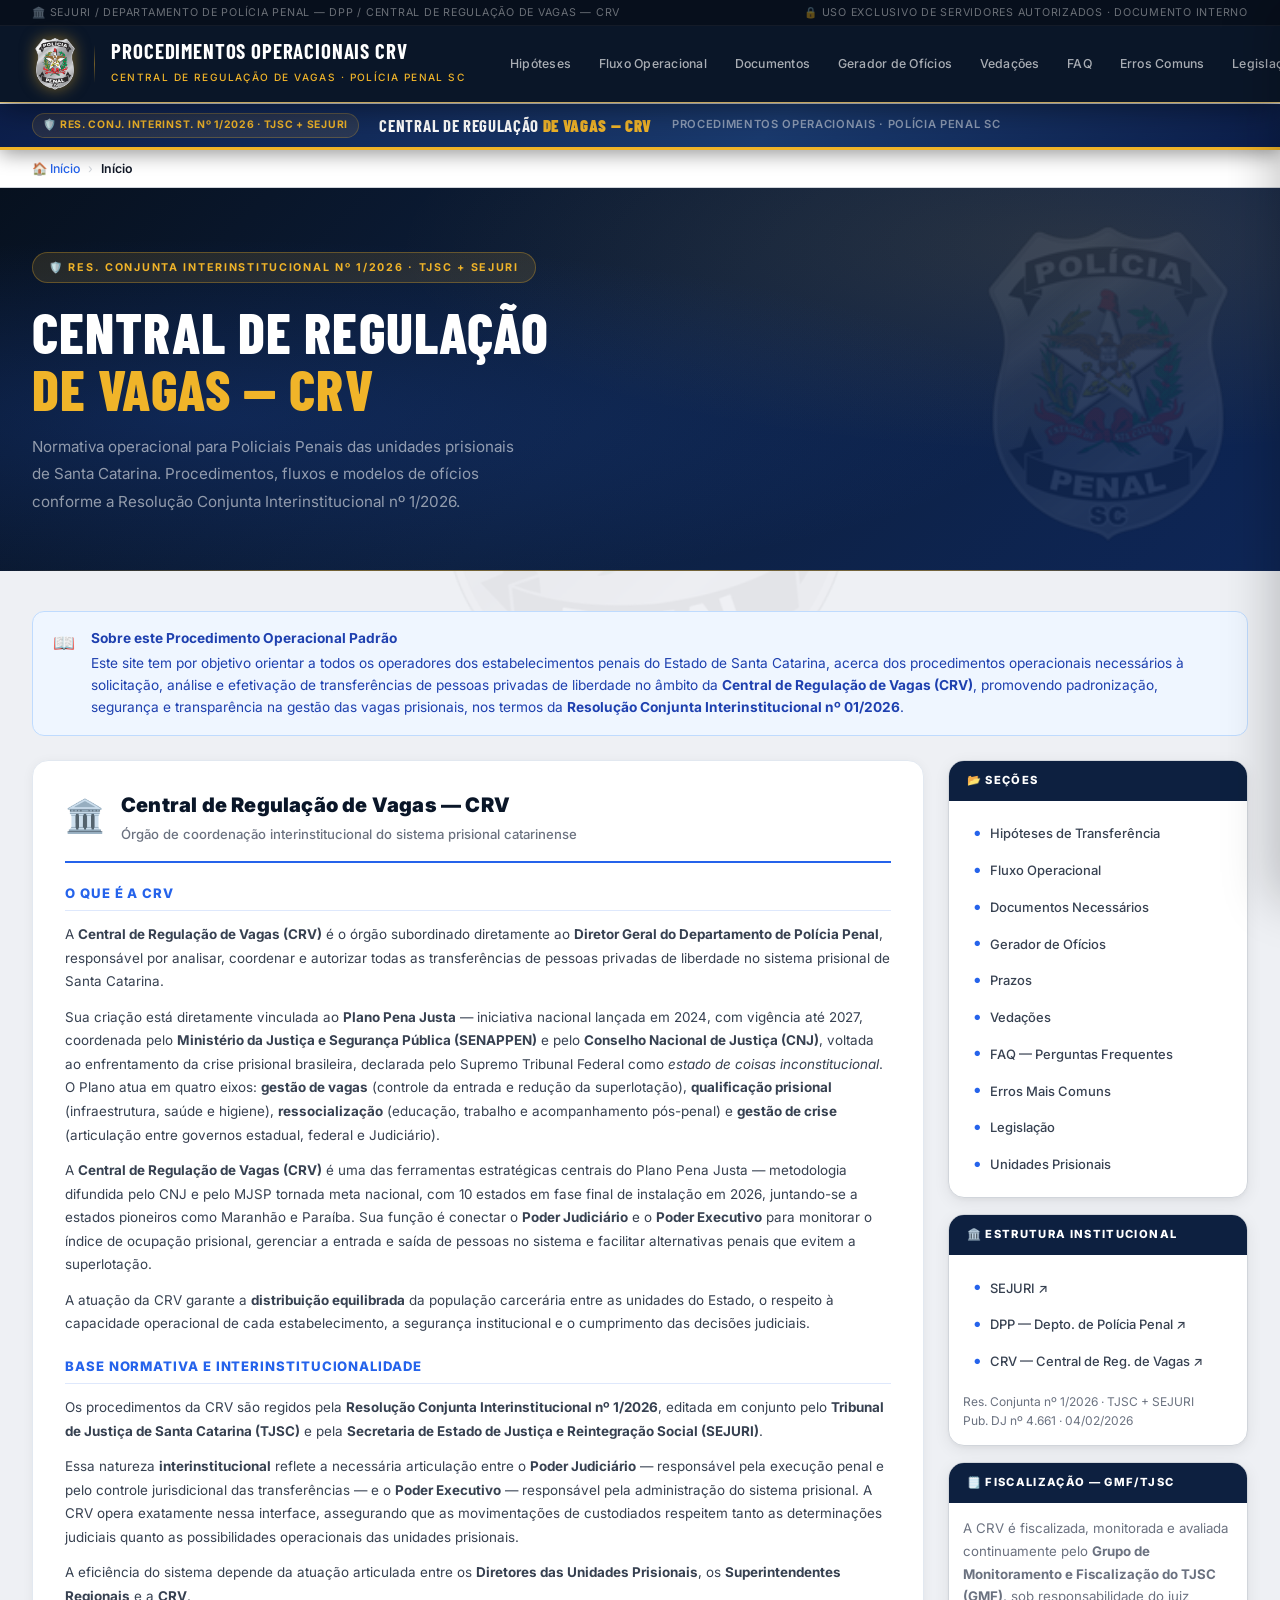
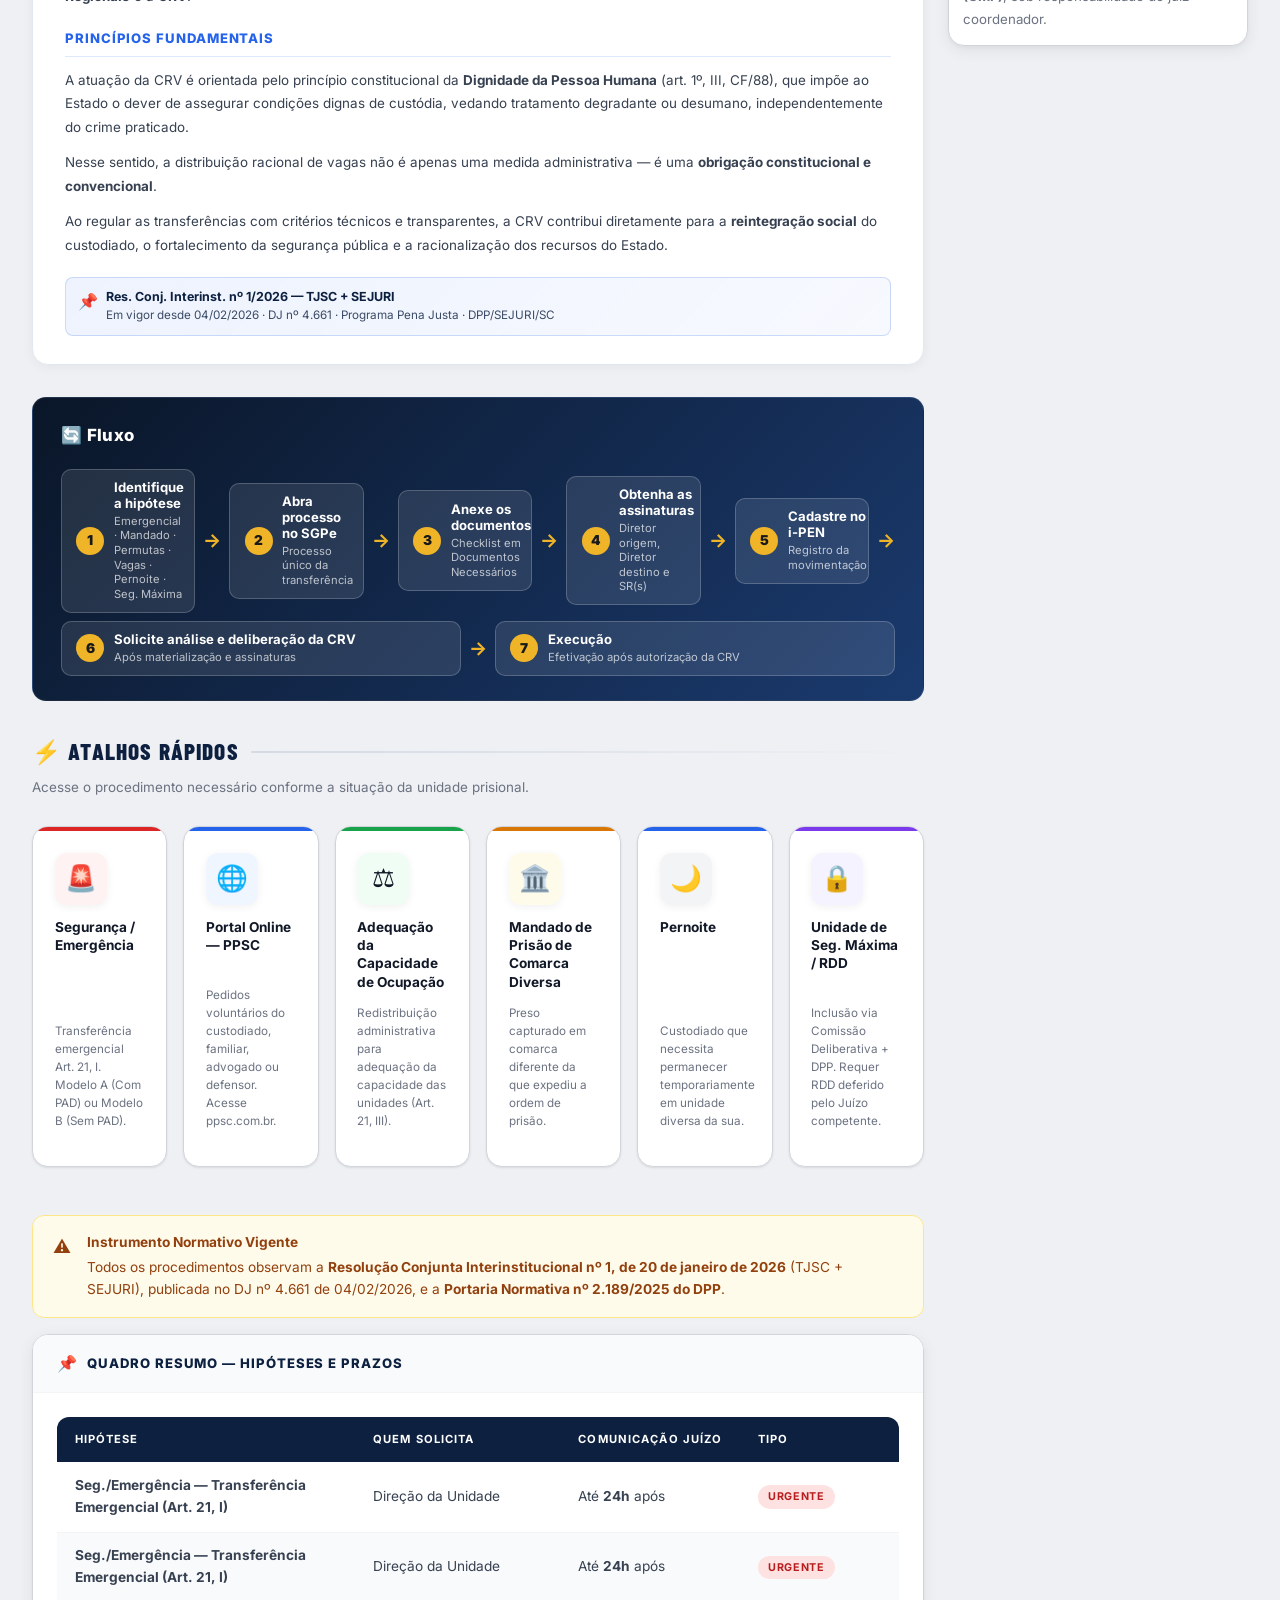
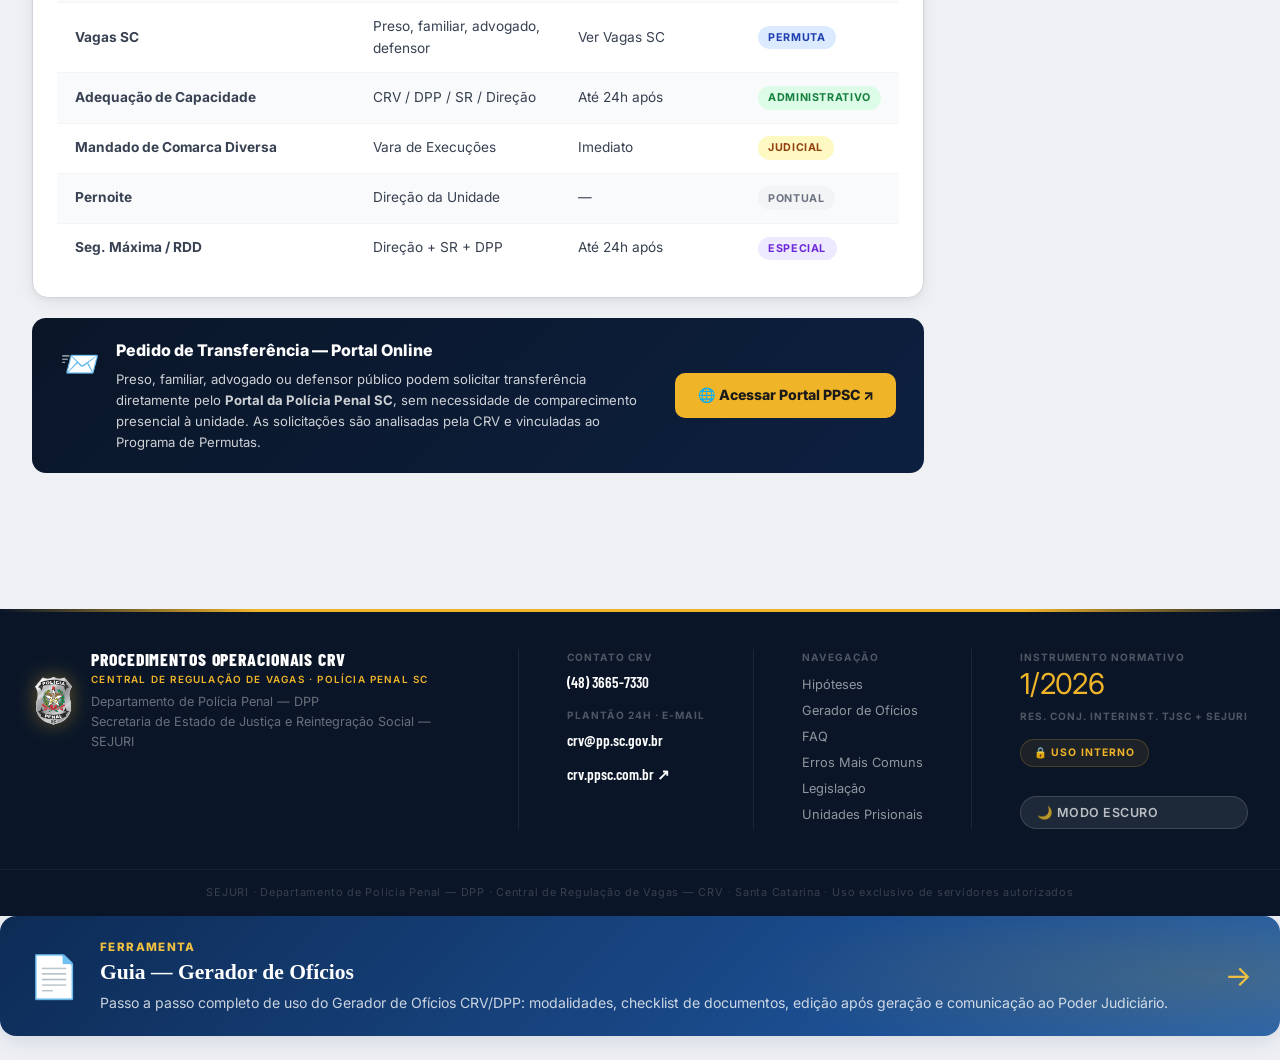
==== commit 83b5e45e: "Update index.html" ====
--- a/index.html
+++ b/index.html
@@ -26,6 +26,120 @@
     pointer-events: none;
     font-style: italic;
   }
+
+/* ══ DRAWER GUIA ══ */
+#gd-overlay{position:fixed;inset:0;background:rgba(5,15,35,.55);z-index:3000;opacity:0;pointer-events:none;transition:opacity .3s}
+#gd-overlay.open{opacity:1;pointer-events:auto}
+#gd-drawer{position:fixed;top:0;right:0;bottom:0;width:min(96vw,1020px);background:#f0f4fa;z-index:3001;display:flex;flex-direction:column;transform:translateX(100%);transition:transform .35s cubic-bezier(.4,0,.2,1);box-shadow:-8px 0 48px rgba(0,0,0,.22)}
+#gd-drawer.open{transform:translateX(0)}
+#gd-drawer-head{display:flex;align-items:center;gap:14px;padding:14px 24px;background:linear-gradient(135deg,#081828 0%,#0d2b55 60%,#174b8a 100%);color:white;flex-shrink:0}
+#gd-drawer-head h2{font-family:'Playfair Display','Georgia',serif;font-size:1.1rem;font-weight:900;color:white;margin:0;flex:1}
+#gd-drawer-head h2 em{font-style:normal;color:#f0c040}
+#gd-drawer-close{background:rgba(255,255,255,.12);border:1px solid rgba(255,255,255,.2);color:white;border-radius:8px;width:36px;height:36px;display:flex;align-items:center;justify-content:center;font-size:1.1rem;cursor:pointer;transition:background .15s;flex-shrink:0}
+#gd-drawer-close:hover{background:rgba(255,255,255,.22)}
+#gd-drawer-body{flex:1;overflow-y:auto;display:flex;gap:0}
+#gd-drawer-nav{width:190px;flex-shrink:0;background:white;border-right:1px solid #c8d6ec;padding-top:8px;overflow-y:auto}
+#gd-drawer-nav .gdn-head{background:#0d2b55;color:white;padding:10px 14px;font-size:.68rem;font-weight:700;letter-spacing:.1em;text-transform:uppercase}
+#gd-drawer-nav a{display:flex;align-items:center;gap:8px;padding:9px 14px;font-size:.81rem;font-weight:600;color:#4a6080;text-decoration:none;border-left:3px solid transparent;border-bottom:1px solid #f0f4fa;transition:background .14s,border-color .14s,color .14s}
+#gd-drawer-nav a:last-child{border-bottom:none}
+#gd-drawer-nav a:hover{background:#f0f5ff;color:#174b8a;border-left-color:#2563b0}
+#gd-drawer-nav a.gd-cl{background:#f0f7ee}
+#gd-drawer-nav a.gd-cl span{font-size:.68rem;font-weight:800;letter-spacing:.07em;text-transform:uppercase;color:#1a7a40}
+#gd-main{flex:1;min-width:0;padding:28px 28px 60px;display:flex;flex-direction:column;gap:22px}
+#gd-main .gcard{background:white;border-radius:16px;box-shadow:0 2px 18px rgba(13,43,85,.07);overflow:hidden}
+#gd-main .gcard-head{display:flex;align-items:flex-start;gap:14px;padding:20px 24px 16px;border-bottom:1px solid #c8d6ec}
+#gd-main .gcard-icon{width:44px;height:44px;border-radius:11px;display:flex;align-items:center;justify-content:center;font-size:1.35rem;flex-shrink:0}
+#gd-main .gi-azul{background:#dde8f8}
+#gd-main .gi-ouro{background:#fdf0d0}
+#gd-main .gi-verde{background:#d4edda}
+#gd-main .gcard-head-txt h2{font-family:'Playfair Display','Georgia',serif;font-size:1.12rem;color:#0d2b55;line-height:1.25;margin:0}
+#gd-main .gcard-head-txt p{font-size:.82rem;color:#4a6080;margin:3px 0 0;line-height:1.5}
+#gd-main .gcard-body{padding:22px 24px}
+#gd-main .gcard-head-verde{display:flex;align-items:flex-start;gap:14px;padding:20px 24px 16px;background:linear-gradient(135deg,#14532d,#1a7a40)}
+#gd-main .gcard-head-verde h2{font-family:'Playfair Display','Georgia',serif;font-size:1.12rem;color:white;margin:0}
+#gd-main .gcard-head-verde p{font-size:.82rem;color:rgba(255,255,255,.75);margin:3px 0 0}
+#gd-main .gi-inv{width:44px;height:44px;border-radius:11px;background:rgba(255,255,255,.18);display:flex;align-items:center;justify-content:center;font-size:1.35rem;flex-shrink:0}
+#gd-main .gsteps{display:flex;flex-direction:column;position:relative}
+#gd-main .gsteps::before{content:'';position:absolute;left:20px;top:22px;bottom:22px;width:2px;background:linear-gradient(to bottom,#2563b0,#c8d6ec)}
+#gd-main .gstep{display:flex;gap:16px;padding-bottom:20px;position:relative}
+#gd-main .gstep:last-child{padding-bottom:0}
+#gd-main .gstep-n{width:40px;height:40px;border-radius:50%;background:#0d2b55;color:white;display:flex;align-items:center;justify-content:center;font-family:'Playfair Display','Georgia',serif;font-size:1rem;font-weight:700;flex-shrink:0;position:relative;z-index:1;box-shadow:0 0 0 4px #f0f4fa}
+#gd-main .gstep-body{padding-top:8px}
+#gd-main .gstep-body h4{font-size:.93rem;font-weight:700;color:#0d2b55;margin:0 0 4px}
+#gd-main .gstep-body p{font-size:.84rem;color:#4a6080;line-height:1.6;margin:0}
+#gd-main .gtip{display:inline-flex;align-items:center;gap:6px;margin-top:8px;background:#fff8e1;border:1px solid #f0c040;border-radius:8px;padding:5px 12px;font-size:.78rem;color:#7a5000}
+#gd-main .gmod-grid{display:grid;grid-template-columns:repeat(auto-fill,minmax(240px,1fr));gap:14px}
+#gd-main .gmod-card{border:1.5px solid #c8d6ec;border-radius:12px;padding:16px;position:relative;overflow:hidden;transition:border-color .2s,box-shadow .2s,transform .2s}
+#gd-main .gmod-card::after{content:'';position:absolute;bottom:0;left:0;right:0;height:3px;background:var(--stripe);transform:scaleX(0);transform-origin:left;transition:transform .3s}
+#gd-main .gmod-card:hover{border-color:var(--stripe);box-shadow:0 4px 14px rgba(13,43,85,.1);transform:translateY(-2px)}
+#gd-main .gmod-card:hover::after{transform:scaleX(1)}
+#gd-main .gmod-head{display:flex;align-items:center;gap:9px;margin-bottom:9px}
+#gd-main .gmod-emoji{font-size:1.3rem}
+#gd-main .gmod-card h3{font-size:.88rem;font-weight:700;color:#0d2b55;margin:0}
+#gd-main .gmod-art{margin-left:auto;font-size:.66rem;font-weight:700;padding:2px 8px;border-radius:10px;background:var(--chip-bg);color:var(--chip-cor);white-space:nowrap}
+#gd-main .gmod-card>p{font-size:.81rem;color:#4a6080;line-height:1.55;margin-bottom:10px}
+#gd-main .gmod-campos{display:flex;flex-direction:column;gap:5px}
+#gd-main .gmc{display:flex;align-items:flex-start;gap:7px;font-size:.78rem;color:#1a2740;line-height:1.45}
+#gd-main .gmc-dot{width:6px;height:6px;border-radius:50%;background:var(--stripe);margin-top:5px;flex-shrink:0}
+#gd-main .gcallout{display:flex;gap:10px;padding:12px 16px;border-radius:10px;font-size:.84rem;line-height:1.6}
+#gd-main .gca-azul{background:#eaf2ff;border-left:4px solid #2563b0}
+#gd-main .gca-ouro{background:#fff8e1;border-left:4px solid #c8930a}
+#gd-main .gca-verde{background:#eafaf1;border-left:4px solid #1a7a40}
+#gd-main .gca-verm{background:#fef2f2;border-left:4px solid #dc2626}
+#gd-main .gca-icon{font-size:1rem;flex-shrink:0;margin-top:2px}
+#gd-main .gedit-demo{background:#f8fafb;border:1.5px dashed #c8d6ec;border-radius:10px;padding:18px 16px 14px;font-size:.83rem;margin-top:14px;position:relative}
+#gd-main .gedit-label{position:absolute;top:-10px;left:14px;background:#c8930a;color:white;font-size:.66rem;font-weight:700;padding:2px 10px;border-radius:8px;text-transform:uppercase;letter-spacing:.08em}
+#gd-main .ghl{background:rgba(255,200,0,.3);border-radius:3px;padding:1px 4px;border-bottom:1.5px dashed #c8930a}
+#gd-main .gedit-row{margin-bottom:6px;color:#4a6080}
+#gd-main .gtags{display:flex;flex-wrap:wrap;gap:7px;margin-top:14px}
+#gd-main .gtag{background:#f0f5ff;border:1px solid #c8d6ec;border-radius:8px;padding:4px 11px;font-size:.77rem;color:#4a6080}
+#gd-main .gcj-flow{display:flex;align-items:stretch}
+#gd-main .gcj-step{flex:1;min-width:80px;padding:12px 7px;background:#f5f8ff;border:1.5px solid #c8d6ec;text-align:center}
+#gd-main .gcj-step:first-child{border-radius:12px 0 0 12px}
+#gd-main .gcj-step:last-child{border-radius:0 12px 12px 0}
+#gd-main .gcj-step+.gcj-step{border-left:none}
+#gd-main .gcj-icon{font-size:1.3rem;display:block;margin-bottom:4px}
+#gd-main .gcj-step h4{font-size:.72rem;font-weight:700;color:#0d2b55;margin:0 0 2px}
+#gd-main .gcj-step p{font-size:.68rem;color:#4a6080;line-height:1.3;margin:0}
+#gd-main .gcj-arr{display:flex;align-items:center;background:white;border-top:1.5px solid #c8d6ec;border-bottom:1.5px solid #c8d6ec;padding:0 2px;color:#2563b0;font-size:.9rem}
+#gd-main .gmbadges{display:flex;flex-wrap:wrap;gap:8px;margin:10px 0 0}
+#gd-main .gmbadge{padding:5px 12px;border-radius:20px;font-size:.77rem;font-weight:700;border:1.5px solid #2563b0;color:#174b8a;background:#eaf0fb}
+#gd-main .gbtable{width:100%;border-collapse:collapse;font-size:.84rem}
+#gd-main .gbtable th{background:#0d2b55;color:white;text-align:left;padding:9px 13px;font-size:.74rem;font-weight:700;text-transform:uppercase;letter-spacing:.07em}
+#gd-main .gbtable th:first-child{border-radius:10px 0 0 0}
+#gd-main .gbtable th:last-child{border-radius:0 10px 0 0}
+#gd-main .gbtable td{padding:9px 13px;border-bottom:1px solid #c8d6ec;vertical-align:top;line-height:1.5}
+#gd-main .gbtable tr:hover td{background:#f5f8ff}
+#gd-main .gbtable tr:last-child td{border-bottom:none}
+#gd-main .gblbl{font-weight:700;color:#0d2b55}
+#gd-main .gbadge{display:inline-block;padding:2px 8px;border-radius:8px;font-size:.68rem;font-weight:700;margin-left:5px}
+#gd-main .gbg-verde{background:#d4edda;color:#1a7a40}
+#gd-main .gbg-verm{background:#f8dada;color:#8b1a1a}
+#gd-main .gbg-ouro{background:#fdf0d0;color:#7a5000}
+#gd-main .gcl-tabs{display:flex;flex-wrap:wrap;gap:8px;margin-bottom:16px}
+#gd-main .gcl-tab{padding:6px 14px;border-radius:20px;border:1.5px solid #c8d6ec;background:white;font-size:.78rem;font-weight:700;color:#4a6080;cursor:pointer;font-family:inherit;transition:all .18s}
+#gd-main .gcl-tab:hover{border-color:#1a7a40;color:#1a7a40;background:#f0f7ee}
+#gd-main .gcl-tab.active{background:#1a7a40;color:white;border-color:#1a7a40}
+#gd-main .gcl-panel{display:none}
+#gd-main .gcl-panel.active{display:block}
+#gd-main .gcl-group{margin-bottom:15px}
+#gd-main .gcl-gtitle{font-size:.69rem;font-weight:800;letter-spacing:.08em;text-transform:uppercase;color:#4a6080;margin-bottom:6px;padding-bottom:5px;border-bottom:1px solid #c8d6ec}
+#gd-main .gcl-item{display:flex;align-items:flex-start;gap:9px;padding:8px 10px;border-radius:8px;font-size:.84rem;line-height:1.5;margin-bottom:4px}
+#gd-main .gcl-item:hover{background:#f5f9f4}
+#gd-main .gcl-dot{width:7px;height:7px;border-radius:50%;background:#1a7a40;margin-top:6px;flex-shrink:0}
+/* Card do Guia na home */
+.guia-card{border-radius:16px;overflow:hidden;box-shadow:0 4px 24px rgba(13,43,85,.13);transition:transform .2s,box-shadow .2s;cursor:pointer;margin-bottom:1.5rem}
+.guia-card:hover{transform:translateY(-3px);box-shadow:0 8px 32px rgba(13,43,85,.18)}
+.guia-card-inner{display:flex;align-items:center;gap:20px;padding:22px 28px;background:linear-gradient(135deg,#0d2b55 0%,#1a4a8a 60%,#2563b0 100%);color:white;position:relative;overflow:hidden}
+.guia-card-inner::before{content:'';position:absolute;inset:0;background:radial-gradient(ellipse 60% 120% at 95% 50%,rgba(200,147,10,.18) 0%,transparent 60%);pointer-events:none}
+.guia-card-icon{font-size:2.6rem;flex-shrink:0;position:relative;z-index:1}
+.guia-card-body{flex:1;min-width:0;position:relative;z-index:1}
+.guia-card-label{font-size:.72rem;font-weight:800;letter-spacing:.12em;text-transform:uppercase;color:#f0c040;margin-bottom:4px}
+.guia-card-titulo{font-size:1.35rem;font-weight:900;color:white;margin:0 0 6px;line-height:1.2;font-family:'Playfair Display','Georgia',serif}
+.guia-card-desc{font-size:.88rem;color:rgba(255,255,255,.78);line-height:1.55;margin:0}
+.guia-card-arrow{font-size:1.8rem;color:#f0c040;flex-shrink:0;position:relative;z-index:1;transition:transform .2s}
+.guia-card:hover .guia-card-arrow{transform:translateX(5px)}
+
 </style>
   <link rel="preconnect" href="https://fonts.googleapis.com">
   <link href="https://fonts.googleapis.com/css2?family=Inter:wght@400;500;600&display=swap" rel="stylesheet">
@@ -5716,5 +5830,190 @@
   document.getElementById('cxk-toasts').appendChild(d);
   setTimeout(()=>d.remove(),4000);
 }
+
+/* == DRAWER GUIA == */
+function gdAbrir(){
+  document.getElementById('gd-overlay').classList.add('open');
+  document.getElementById('gd-drawer').classList.add('open');
+  document.body.style.overflow='hidden';
+}
+function gdFechar(){
+  document.getElementById('gd-overlay').classList.remove('open');
+  document.getElementById('gd-drawer').classList.remove('open');
+  document.body.style.overflow='';
+}
+function gdNavClick(e,a){
+  e.preventDefault();
+  var id=a.getAttribute('href').replace('#','');
+  var el=document.getElementById(id);
+  if(el){var b=document.getElementById('gd-drawer-body');b.scrollTo({top:el.offsetTop-16,behavior:'smooth'});}
+}
+function gdClTab(btn,panelId){
+  var body=btn.closest('.gcard-body');
+  body.querySelectorAll('.gcl-tab').forEach(function(b){b.classList.remove('active');});
+  body.querySelectorAll('.gcl-panel').forEach(function(p){p.classList.remove('active');});
+  btn.classList.add('active');
+  var p=document.getElementById(panelId);
+  if(p)p.classList.add('active');
+}
+document.addEventListener('keydown',function(e){if(e.key==='Escape')gdFechar();});
+
 </script>
+
+<!-- ══ GUIA CARD ══ -->
+<div class="guia-card fade-up fade-up-delay-1" onclick="gdAbrir()" role="button" tabindex="0">
+  <div class="guia-card-inner">
+    <div class="guia-card-icon">&#128196;</div>
+    <div class="guia-card-body">
+      <div class="guia-card-label">Ferramenta</div>
+      <h2 class="guia-card-titulo">Guia &#8212; Gerador de Of&#237;cios</h2>
+      <p class="guia-card-desc">Passo a passo completo de uso do Gerador de Of&#237;cios CRV/DPP: modalidades, checklist de documentos, edi&#231;&#227;o ap&#243;s gera&#231;&#227;o e comunica&#231;&#227;o ao Poder Judici&#225;rio.</p>
+    </div>
+    <div class="guia-card-arrow">&#8594;</div>
+  </div>
+</div>
+<!-- ══ /GUIA CARD ══ -->
+
+<!-- ══ DRAWER GUIA ══ -->
+<div id="gd-overlay" onclick="gdFechar()"></div>
+<div id="gd-drawer" role="dialog" aria-label="Guia do Gerador de Of&#237;cios">
+  <div id="gd-drawer-head">
+    <span style="font-size:1.5rem">&#128196;</span>
+    <h2>Guia de Uso &#8212; <em>Gerador de Of&#237;cios</em></h2>
+    <button id="gd-drawer-close" onclick="gdFechar()" title="Fechar">&#10005;</button>
+  </div>
+  <div id="gd-drawer-body">
+    <nav id="gd-drawer-nav">
+      <div class="gdn-head">&#205;ndice</div>
+      <a href="#gd-passos" onclick="gdNavClick(event,this)">&#128640; Passo a Passo</a>
+      <a href="#gd-modalidades" onclick="gdNavClick(event,this)">&#128203; Modalidades</a>
+      <a href="#gd-checklist" class="gd-cl" onclick="gdNavClick(event,this)"><span>&#9745; Checklist</span></a>
+      <a href="#gd-edicao" onclick="gdNavClick(event,this)">&#9999; Edi&#231;&#227;o</a>
+      <a href="#gd-judiciario" onclick="gdNavClick(event,this)">&#128140; Com. Judicial</a>
+      <a href="#gd-botoes" onclick="gdNavClick(event,this)">&#128432; Bot&#245;es</a>
+    </nav>
+    <div id="gd-main">
+
+      <div class="gcard" id="gd-passos">
+        <div class="gcard-head"><div class="gcard-icon gi-azul">&#128640;</div><div class="gcard-head-txt"><h2>Passo a Passo Geral</h2><p>Como utilizar o Gerador de Of&#237;cios do in&#237;cio ao fim</p></div></div>
+        <div class="gcard-body">
+          <div class="gsteps">
+            <div class="gstep"><div class="gstep-n">1</div><div class="gstep-body"><h4>Acesse o Gerador de Of&#237;cios no site da CRV</h4><p>No menu superior, clique em <strong>Gerador de Of&#237;cios</strong>. A ferramenta abre diretamente no navegador.</p></div></div>
+            <div class="gstep"><div class="gstep-n">2</div><div class="gstep-body"><h4>Escolha a modalidade</h4><p>O assistente exibe os tipos de of&#237;cio dispon&#237;veis. Clique no bot&#227;o correspondente.</p></div></div>
+            <div class="gstep"><div class="gstep-n">3</div><div class="gstep-body"><h4>Responda &#224;s perguntas sequenciais</h4><p>O fluxo avan&#231;a automaticamente. Algumas etapas s&#227;o cliques em op&#231;&#245;es, outras s&#227;o campos de texto livre.</p><div class="gtip">&#9888; Campos de texto pedem uma informa&#231;&#227;o por vez &#8212; aguarde a pr&#243;xima pergunta aparecer.</div></div></div>
+            <div class="gstep"><div class="gstep-n">4</div><div class="gstep-body"><h4>O of&#237;cio &#233; gerado automaticamente</h4><p>O documento A4 aparece formatado na tela, pronto para revis&#227;o, edi&#231;&#227;o, c&#243;pia ou download.</p></div></div>
+            <div class="gstep"><div class="gstep-n">5</div><div class="gstep-body"><h4>Use os bot&#245;es de a&#231;&#227;o</h4><p>Copie, baixe como .doc, exporte em PDF, edite no papel ou gere o of&#237;cio ao Poder Judici&#225;rio.</p></div></div>
+          </div>
+        </div>
+      </div>
+
+      <div class="gcard" id="gd-modalidades">
+        <div class="gcard-head"><div class="gcard-icon gi-ouro">&#128203;</div><div class="gcard-head-txt"><h2>Modalidades Dispon&#237;veis</h2><p>6 tipos de of&#237;cio, cada um com fluxo e texto espec&#237;ficos</p></div></div>
+        <div class="gcard-body">
+          <div class="gmod-grid">
+            <div class="gmod-card" style="--stripe:#c0392b;--chip-bg:#f8dada;--chip-cor:#8b1a1a;"><div class="gmod-head"><span class="gmod-emoji">&#128680;</span><h3>Emergencial</h3><span class="gmod-art" style="background:#f8dada;color:#8b1a1a;">Art. 21, I</span></div><p>Transfer&#234;ncia urgente por risco &#224; integridade ou &#224; seguran&#231;a, com ou sem PAD.</p><div class="gmod-campos"><div class="gmc"><div class="gmc-dot"></div><span>Situa&#231;&#227;o: com PAD (falta grave) ou sem PAD (risco)</span></div><div class="gmc"><div class="gmc-dot"></div><span>Nome, IPEN, regime e aloca&#231;&#227;o do(s) reeducando(s)</span></div><div class="gmc"><div class="gmc-dot"></div><span>Descri&#231;&#227;o detalhada da situa&#231;&#227;o concreta</span></div><div class="gmc"><div class="gmc-dot"></div><span>Informa&#231;&#227;o referente &#224; sa&#250;de, origem, destino, BPI</span></div><div class="gmc"><div class="gmc-dot"></div><span>Sauda&#231;&#227;o, fechamento, n&#250;mero do of&#237;cio, assinaturas</span></div></div></div>
+            <div class="gmod-card" style="--stripe:#174b8a;--chip-bg:#dde8f8;--chip-cor:#174b8a;"><div class="gmod-head"><span class="gmod-emoji">&#127963;</span><h3>Mandado de Comarca Diversa</h3><span class="gmod-art">Art. 21, III</span></div><p>Transfer&#234;ncia para a unidade respons&#225;vel pela circunscri&#231;&#227;o do ju&#237;zo expedidor.</p><div class="gmod-campos"><div class="gmc"><div class="gmc-dot"></div><span>Nome, IPEN, regime e aloca&#231;&#227;o do(s) reeducando(s)</span></div><div class="gmc"><div class="gmc-dot"></div><span>Ju&#237;zo expedidor do Mandado de Pris&#227;o</span></div><div class="gmc"><div class="gmc-dot"></div><span>Informa&#231;&#227;o referente &#224; sa&#250;de, origem, destino, BPI</span></div></div></div>
+            <div class="gmod-card" style="--stripe:#2563b0;--chip-bg:#dde8f8;--chip-cor:#174b8a;"><div class="gmod-head"><span class="gmod-emoji">&#9875;</span><h3>Adequa&#231;&#227;o da Capacidade</h3><span class="gmod-art">Art. 21, III</span></div><p>3 submodalidades: <strong>Larga Escala</strong>, <strong>Pontual</strong> e <strong>Altera&#231;&#227;o de Regime</strong>.</p><div class="gmod-campos"><div class="gmc"><div class="gmc-dot"></div><span>Nome, IPEN, regime e aloca&#231;&#227;o de cada reeducando</span></div><div class="gmc"><div class="gmc-dot"></div><span>Motivo da transfer&#234;ncia e crit&#233;rio de indica&#231;&#227;o</span></div><div class="gmc"><div class="gmc-dot"></div><span>Informa&#231;&#227;o referente &#224; sa&#250;de, origem, destino, BPI, assinaturas</span></div></div></div>
+            <div class="gmod-card" style="--stripe:#1a7a40;--chip-bg:#d4edda;--chip-cor:#1a7a40;"><div class="gmod-head"><span class="gmod-emoji">&#128260;</span><h3>Permuta entre Unidades</h3><span class="gmod-art" style="background:#d4edda;color:#1a7a40;">Art. 21, III</span></div><p>Troca de reeducandos entre duas unidades, com crit&#233;rio de escolha obrigat&#243;rio.</p><div class="gmod-campos"><div class="gmc"><div class="gmc-dot"></div><span>Nome, IPEN, regime e aloca&#231;&#227;o de cada reeducando</span></div><div class="gmc"><div class="gmc-dot"></div><span>Motivo da permuta e crit&#233;rio de escolha/indica&#231;&#227;o</span></div><div class="gmc"><div class="gmc-dot"></div><span>Informa&#231;&#227;o referente &#224; sa&#250;de, origem, destino, BPI, assinaturas</span></div></div></div>
+            <div class="gmod-card" style="--stripe:#7d3c98;--chip-bg:#ead9f5;--chip-cor:#7d3c98;"><div class="gmod-head"><span class="gmod-emoji">&#9878;</span><h3>Pris&#227;o Civil</h3><span class="gmod-art" style="background:#ead9f5;color:#7d3c98;">Especializada</span></div><p>Preso civil para unidade adequada. <strong>N&#227;o solicita regime ou aloca&#231;&#227;o.</strong></p><div class="gmod-campos"><div class="gmc"><div class="gmc-dot"></div><span>Nome e IPEN do(s) preso(s) civil(is)</span></div><div class="gmc"><div class="gmc-dot"></div><span>Informa&#231;&#227;o referente &#224; sa&#250;de, origem, destino</span></div><div class="gmc"><div class="gmc-dot"></div><span>Encaminha c&#243;pia da decis&#227;o judicial junto ao BPI</span></div></div></div>
+            <div class="gmod-card" style="--stripe:#c8930a;--chip-bg:#fdf0d0;--chip-cor:#7a5000;"><div class="gmod-head"><span class="gmod-emoji">&#128232;</span><h3>Of&#237;cios de Comunica&#231;&#227;o</h3><span class="gmod-art" style="background:#fdf0d0;color:#7a5000;">Art. 16</span></div><p>Comunica ao Ju&#237;zo transfer&#234;ncia j&#225; realizada. Submodalidades: <strong>Sa&#237;da</strong> e <strong>Entrada</strong>.</p><div class="gmod-campos"><div class="gmc"><div class="gmc-dot"></div><span>Nome e IPEN do(s) custodiado(s)</span></div><div class="gmc"><div class="gmc-dot"></div><span>Data, motivo, unidade origem/destino</span></div><div class="gmc"><div class="gmc-dot"></div><span>Nome do(a) Ju&#237;z(a), Vara e Cidade/UF</span></div></div></div>
+          </div>
+          <div class="gcallout gca-azul" style="margin-top:16px"><span class="gca-icon">&#8505;</span><span>Em todas as modalidades com <strong>m&#250;ltiplos reeducandos</strong>, o sistema gera automaticamente uma tabela em folha <strong>Anexo I</strong>.</span></div>
+        </div>
+      </div>
+
+      <div class="gcard" id="gd-checklist">
+        <div class="gcard-head-verde"><div class="gi-inv">&#9745;</div><div><h2>Checklist de Documentos</h2><p>Documenta&#231;&#227;o exigida por modalidade &#183; Pedidos incompletos ser&#227;o devolvidos</p></div></div>
+        <div class="gcard-body">
+          <div class="gcl-tabs">
+            <button class="gcl-tab active" onclick="gdClTab(this,'gd-cl-emerg')">&#128680; Emergencial</button>
+            <button class="gcl-tab" onclick="gdClTab(this,'gd-cl-adequacao')">&#9878; Adequa&#231;&#227;o</button>
+            <button class="gcl-tab" onclick="gdClTab(this,'gd-cl-mandado')">&#127963; Mandado</button>
+            <button class="gcl-tab" onclick="gdClTab(this,'gd-cl-pernoite')">&#127769; Pernoite</button>
+            <button class="gcl-tab" onclick="gdClTab(this,'gd-cl-segmax')">&#128274; Seg. M&#225;xima</button>
+          </div>
+          <div class="gcl-panel active" id="gd-cl-emerg">
+            <div class="gcl-group"><div class="gcl-gtitle">Com PAD &#8212; falta grave (Art. 50/52 LEP)</div><div class="gcl-item"><div class="gcl-dot"></div><span><strong>Of&#237;cio</strong> &#8212; Modelo A (Com PAD), Art. 21, I da Res. n&#186; 1/2026</span></div><div class="gcl-item"><div class="gcl-dot"></div><span><strong>Assinaturas:</strong> Diretor de Origem + Diretor de Destino + Superintendente(s) Regional(is)<br><small style="color:#4a6080">N&#227;o &#233; necess&#225;rio tramitar no SGPe.</small></span></div></div>
+            <div class="gcl-group"><div class="gcl-gtitle">Sem PAD &#8212; risco &#224; integridade / seguran&#231;a</div><div class="gcl-item"><div class="gcl-dot"></div><span><strong>Of&#237;cio</strong> &#8212; Modelo B (Sem PAD), Art. 21, I da Res. n&#186; 1/2026</span></div><div class="gcl-item"><div class="gcl-dot"></div><span><strong>Assinaturas:</strong> Diretor de Origem + Diretor de Destino + Superintendente(s) Regional(is)<br><small style="color:#4a6080">N&#227;o &#233; necess&#225;rio tramitar no SGPe.</small></span></div></div>
+            <div class="gcallout gca-verm"><span class="gca-icon">&#9888;</span><span>A mera alega&#231;&#227;o gen&#233;rica de urg&#234;ncia <strong>n&#227;o &#233; suficiente</strong>. Pedidos gen&#233;ricos ser&#227;o indeferidos de plano.</span></div>
+          </div>
+          <div class="gcl-panel" id="gd-cl-adequacao">
+            <div class="gcl-group"><div class="gcl-gtitle">Documentos exigidos &#8212; Art. 21, III</div><div class="gcl-item"><div class="gcl-dot"></div><span><strong>Of&#237;cio da Dire&#231;&#227;o / SR / DPP / CRV</strong> &#8212; Art. 21, III da Res. n&#186; 1/2026</span></div><div class="gcl-item"><div class="gcl-dot"></div><span><strong>Lista dos presos indicados</strong> &#8212; nome, IPEN, regime, perfil</span></div><div class="gcl-item"><div class="gcl-dot"></div><span><strong>Assinaturas:</strong> Diretor de Origem + SR de Origem + Diretor de Destino<br><small style="color:#4a6080">Quando Regionais diferentes, o SR de Destino tamb&#233;m deve assinar.</small></span></div></div>
+            <div class="gcallout gca-azul"><span class="gca-icon">&#128203;</span><span><strong>Mesmo Complexo Prisional:</strong> basta o cadastro no i-PEN com men&#231;&#227;o ao contato pr&#233;vio com o Diretor de Destino.</span></div>
+          </div>
+          <div class="gcl-panel" id="gd-cl-mandado">
+            <div class="gcl-group"><div class="gcl-gtitle">Documentos exigidos &#8212; Art. 21, III &#183; Art. 24 PN 2189/2025</div><div class="gcl-item"><div class="gcl-dot"></div><span><strong>Of&#237;cio da Dire&#231;&#227;o</strong> &#8212; Art. 21, III da Res. n&#186; 1/2026 e Art. 24 da PN 2189/2025</span></div><div class="gcl-item"><div class="gcl-dot"></div><span><strong>C&#243;pia do Mandado de Pris&#227;o</strong> &#8212; expedido pela Vara competente</span></div><div class="gcl-item"><div class="gcl-dot"></div><span><strong>Assinaturas:</strong> Diretor de Origem + Diretor de Destino</span></div></div>
+          </div>
+          <div class="gcl-panel" id="gd-cl-pernoite">
+            <div class="gcl-group"><div class="gcl-gtitle">Documentos exigidos</div><div class="gcl-item"><div class="gcl-dot"></div><span><strong>Pedido cadastrado no i-PEN</strong> &#8212; com fundamenta&#231;&#227;o do motivo do pernoite</span></div><div class="gcl-item"><div class="gcl-dot"></div><span><strong>Men&#231;&#227;o expressa</strong> de contato pr&#233;vio com o Diretor da unidade de destino</span></div><div class="gcl-item"><div class="gcl-dot"></div><span><strong>Documentos eventuais</strong> &#8212; Despacho/Decis&#227;o Judicial, se houver</span></div></div>
+            <div class="gcallout gca-azul"><span class="gca-icon">&#8505;</span><span>N&#227;o &#233; exigida anu&#234;ncia dos Superintendentes Regionais nem envio de of&#237;cio via SGPe.</span></div>
+          </div>
+          <div class="gcl-panel" id="gd-cl-segmax">
+            <div class="gcl-group"><div class="gcl-gtitle">Documentos exigidos &#8212; RDD / Seguran&#231;a M&#225;xima</div><div class="gcl-item"><div class="gcl-dot"></div><span><strong>Autoriza&#231;&#227;o expressa do DPP</strong> &#8212; via Comiss&#227;o Deliberativa da USM</span></div><div class="gcl-item"><div class="gcl-dot"></div><span><strong>Of&#237;cio de solicita&#231;&#227;o de RDD</strong> &#8212; encaminhado ao ju&#237;zo competente</span></div><div class="gcl-item"><div class="gcl-dot"></div><span><strong>Decis&#227;o judicial</strong> &#8212; que determina a inclus&#227;o em RDD</span></div><div class="gcl-item"><div class="gcl-dot"></div><span><strong>Boletim de Ocorr&#234;ncia, PAD, Relat&#243;rios</strong> &#8212; e demais documentos pertinentes</span></div><div class="gcl-item"><div class="gcl-dot"></div><span><strong>Assinaturas:</strong> Diretor de Origem + SR de Origem</span></div></div>
+            <div class="gcallout gca-ouro"><span class="gca-icon">&#128274;</span><span><strong>Sigilo no SGPe:</strong> &#233; <strong>obrigat&#243;rio alterar o controle de acesso</strong> para: <em>"Usu&#225;rios em setor de tramita&#231;&#227;o do Processo, Interessado e Setor de Compet&#234;ncia"</em>.</span></div>
+          </div>
+        </div>
+      </div>
+
+      <div class="gcard" id="gd-edicao">
+        <div class="gcard-head"><div class="gcard-icon gi-ouro">&#9999;</div><div class="gcard-head-txt"><h2>Edi&#231;&#227;o Ap&#243;s o Of&#237;cio Gerado</h2><p>Ajuste qualquer texto diretamente no documento</p></div></div>
+        <div class="gcard-body">
+          <div class="gsteps">
+            <div class="gstep"><div class="gstep-n">1</div><div class="gstep-body"><h4>Clique em &#9999; Editar</h4><p>Um banner amarelo aparece: <em>"Modo edi&#231;&#227;o ativado &#8212; clique nos textos para editar."</em></p></div></div>
+            <div class="gstep"><div class="gstep-n">2</div><div class="gstep-body"><h4>Elementos edit&#225;veis ficam destacados em amarelo</h4><p>Clique sobre qualquer campo destacado para editar inline.</p><div class="gedit-demo"><span class="gedit-label">Exemplo visual</span><div class="gedit-row">Florian&#243;polis/SC, <span class="ghl">15 de julho de 2025</span></div><div class="gedit-row">Of&#237;cio n&#186; <span class="ghl">042/2026/DPP</span></div><div class="gedit-row" style="margin-top:6px">Senhor(a) <span class="ghl">Coordenador(a)</span>,</div></div></div></div>
+            <div class="gstep"><div class="gstep-n">3</div><div class="gstep-body"><h4>Clique em &#10003; Finalizar Edi&#231;&#227;o</h4><p>O documento volta ao visual normal. Download e c&#243;pia refletir&#227;o o conte&#250;do editado.</p><div class="gtip">&#9888; N&#227;o h&#225; "desfazer" autom&#225;tico. Use &#128260; Novo Of&#237;cio para recomecar.</div></div></div>
+          </div>
+          <p style="font-size:.84rem;font-weight:700;color:#0d2b55;margin:16px 0 8px">Campos edit&#225;veis incluem:</p>
+          <div class="gtags"><span class="gtag">Par&#225;grafos do corpo</span><span class="gtag">Sauda&#231;&#227;o</span><span class="gtag">Fechamento</span><span class="gtag">Nome e cargo do assinante</span><span class="gtag">Destinat&#225;rio</span><span class="gtag">N&#250;mero e data do of&#237;cio</span><span class="gtag">Cabe&#231;alho</span><span class="gtag">Rodap&#233;</span></div>
+        </div>
+      </div>
+
+      <div class="gcard" id="gd-judiciario">
+        <div class="gcard-head"><div class="gcard-icon gi-verde">&#128140;</div><div class="gcard-head-txt"><h2>Comunica&#231;&#227;o ao Poder Judici&#225;rio</h2><p>Gera of&#237;cio de comunica&#231;&#227;o judicial a partir do of&#237;cio principal j&#225; criado</p></div></div>
+        <div class="gcard-body">
+          <p style="font-size:.85rem;color:#4a6080;margin-bottom:6px">O bot&#227;o <strong>&#128140; Comunicar Judici&#225;rio</strong> aparece automaticamente nas modalidades:</p>
+          <div class="gmbadges"><span class="gmbadge">&#128680; Emergencial</span><span class="gmbadge">&#127963; Mandado</span><span class="gmbadge">&#9875; Adequa&#231;&#227;o</span><span class="gmbadge">&#128260; Permuta</span><span class="gmbadge">&#9878; Pris&#227;o Civil</span></div>
+          <p style="font-size:.84rem;font-weight:700;color:#0d2b55;margin:18px 0 10px">Fluxo de uso:</p>
+          <div class="gcj-flow">
+            <div class="gcj-step"><span class="gcj-icon">&#128196;</span><h4>Of&#237;cio gerado</h4><p>Principal j&#225; na tela</p></div>
+            <div class="gcj-arr">&#8250;</div>
+            <div class="gcj-step"><span class="gcj-icon">&#128140;</span><h4>Clique no bot&#227;o</h4><p>Comunicar Judici&#225;rio</p></div>
+            <div class="gcj-arr">&#8250;</div>
+            <div class="gcj-step"><span class="gcj-icon">&#128221;</span><h4>Preencha</h4><p>Data, Ju&#237;z(a), Vara, Cidade</p></div>
+            <div class="gcj-arr">&#8250;</div>
+            <div class="gcj-step"><span class="gcj-icon">&#128065;</span><h4>Visualize</h4><p>Navegue entre of&#237;cios</p></div>
+            <div class="gcj-arr">&#8250;</div>
+            <div class="gcj-step"><span class="gcj-icon">&#128229;</span><h4>Baixe o PDF</h4><p>Um por ju&#237;zo</p></div>
+          </div>
+          <div style="display:flex;flex-direction:column;gap:10px;margin-top:16px">
+            <div class="gcallout gca-azul"><span class="gca-icon">&#128100;</span><div><strong>Preso &#250;nico:</strong> preencha o nome do(a) Ju&#237;z(a), Vara e Cidade/UF. Motivo &#233; pr&#233;-preenchido e pode ser editado.</div></div>
+            <div class="gcallout gca-ouro"><span class="gca-icon">&#128101;</span><div><strong>M&#250;ltiplos presos:</strong> o sistema <strong>agrupa automaticamente</strong> os que t&#234;m o mesmo ju&#237;zo e gera of&#237;cios separados para ju&#237;zes diferentes.</div></div>
+          </div>
+        </div>
+      </div>
+
+      <div class="gcard" id="gd-botoes">
+        <div class="gcard-head"><div class="gcard-icon gi-azul">&#128432;</div><div class="gcard-head-txt"><h2>Bot&#245;es de A&#231;&#227;o</h2><p>Dispon&#237;veis na barra superior ap&#243;s a gera&#231;&#227;o do of&#237;cio</p></div></div>
+        <div class="gcard-body">
+          <table class="gbtable">
+            <thead><tr><th>Bot&#227;o</th><th>O que faz</th></tr></thead>
+            <tbody>
+              <tr><td><span class="gblbl">&#128203; Copiar</span></td><td>Copia o of&#237;cio com formata&#231;&#227;o para a &#225;rea de transfer&#234;ncia</td></tr>
+              <tr><td><span class="gblbl">&#128190; Baixar .doc</span></td><td>Download do of&#237;cio no formato Word (.doc)</td></tr>
+              <tr><td><span class="gblbl">&#128196; Baixar PDF</span></td><td>Abre a janela de impress&#227;o para salvar como PDF (A4)</td></tr>
+              <tr><td><span class="gblbl">&#128202; Resumo Sint&#233;tico</span></td><td>Exibe par&#225;grafo resumido &#8212; pode ser copiado ou baixado em .txt</td></tr>
+              <tr><td><span class="gblbl">&#9999; Editar</span><span class="gbadge gbg-ouro">toggle</span></td><td>Ativa/desativa o modo de edi&#231;&#227;o inline</td></tr>
+              <tr><td><span class="gblbl">&#128140; Comunicar Judici&#225;rio</span><span class="gbadge gbg-verde">condicional</span></td><td>Abre o modal para gerar o of&#237;cio ao Ju&#237;zo competente</td></tr>
+              <tr><td><span class="gblbl">&#8617; Voltar ao chat</span></td><td>Retorna ao assistente sem apagar os dados</td></tr>
+              <tr><td><span class="gblbl">&#128260; Novo Of&#237;cio</span><span class="gbadge gbg-verm">reinicia</span></td><td>Apaga todos os dados e reinicia do zero</td></tr>
+            </tbody>
+          </table>
+        </div>
+      </div>
+
+    </div>
+  </div>
+</div>
+<!-- ══ /DRAWER GUIA ══ -->
+
 </body
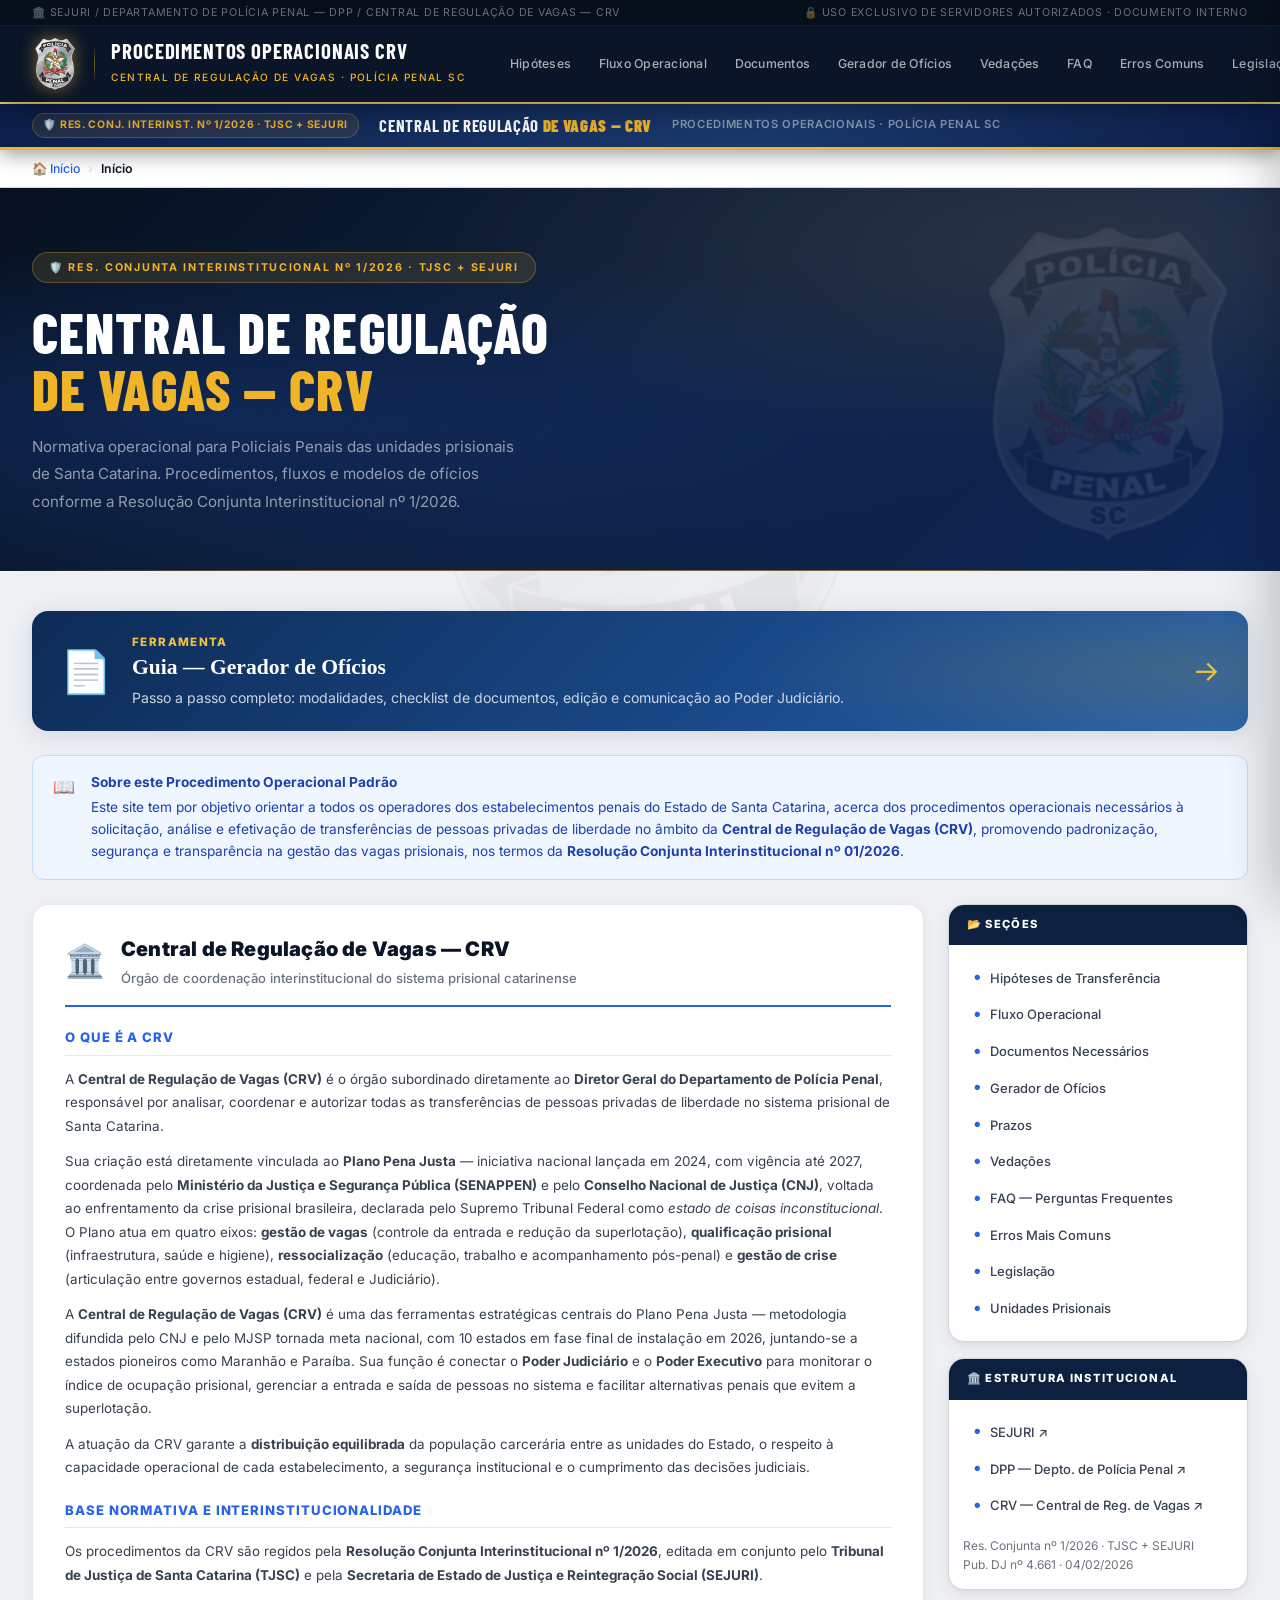
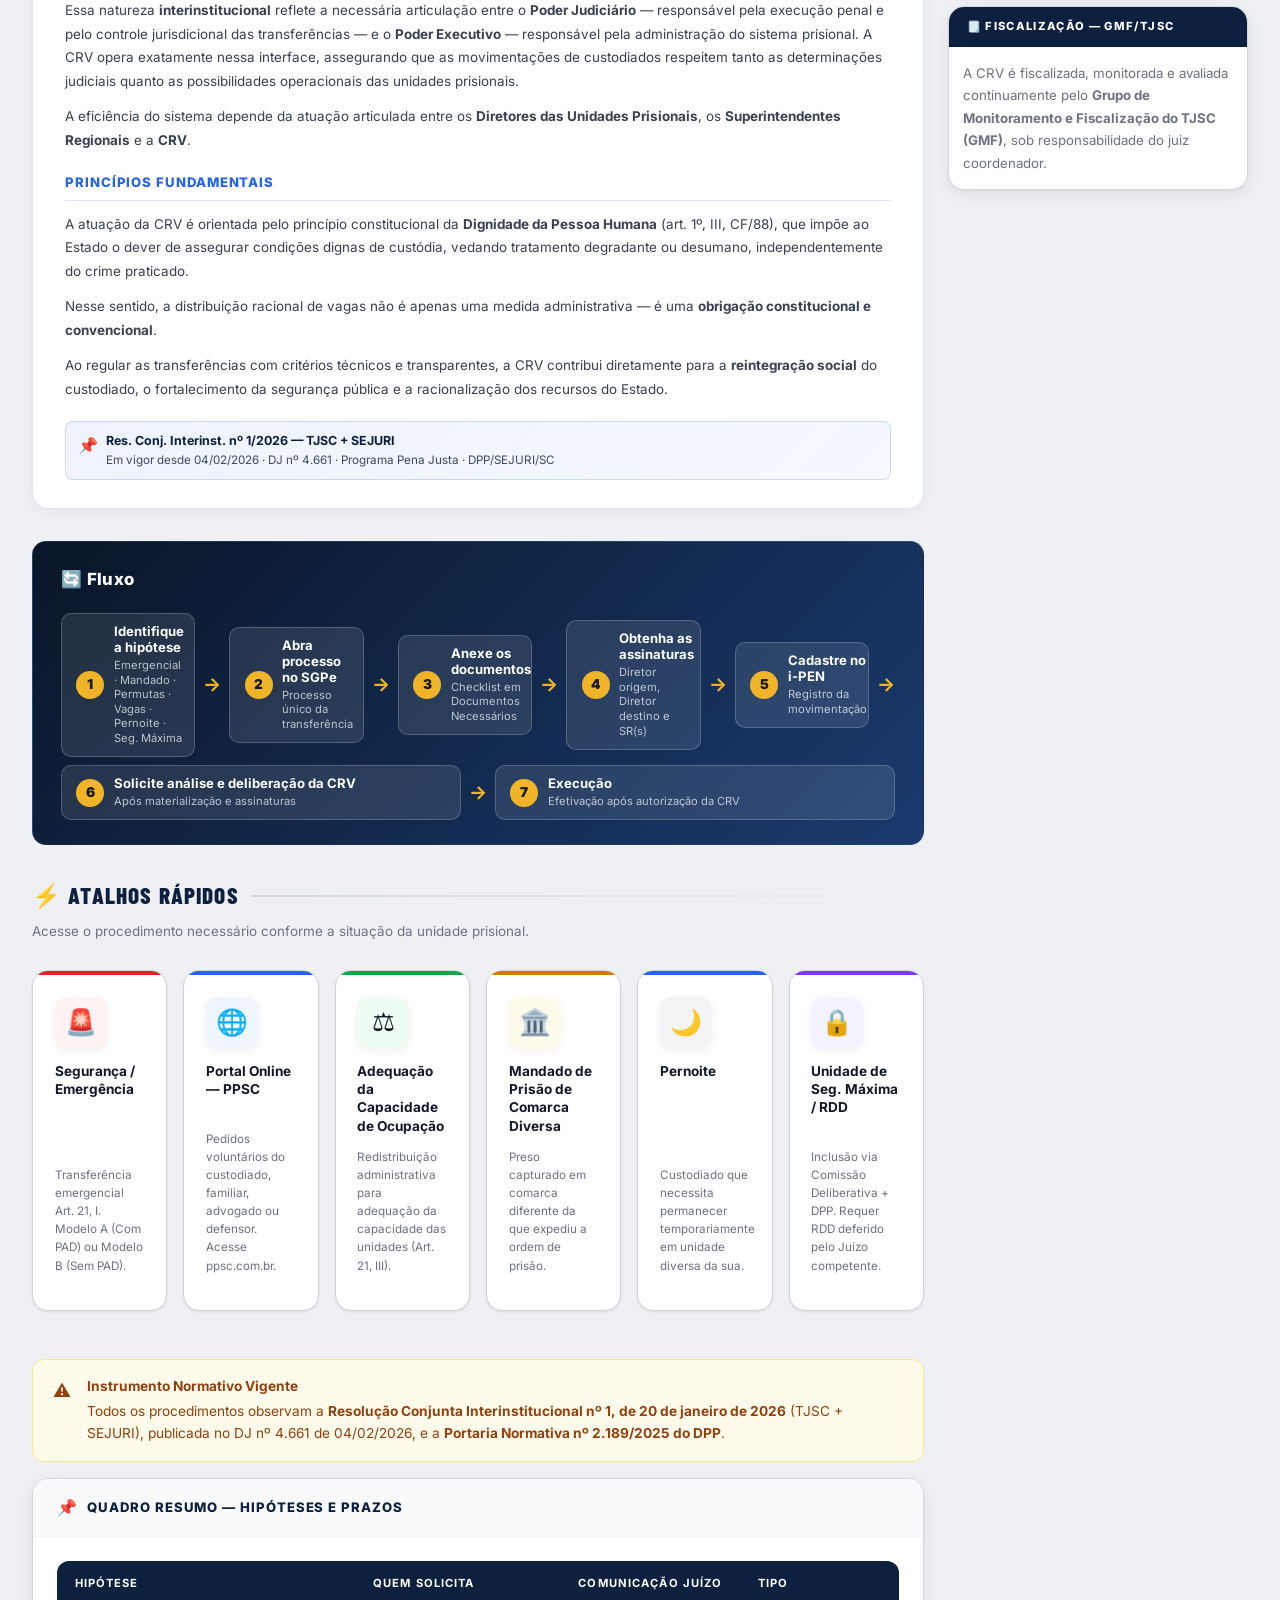
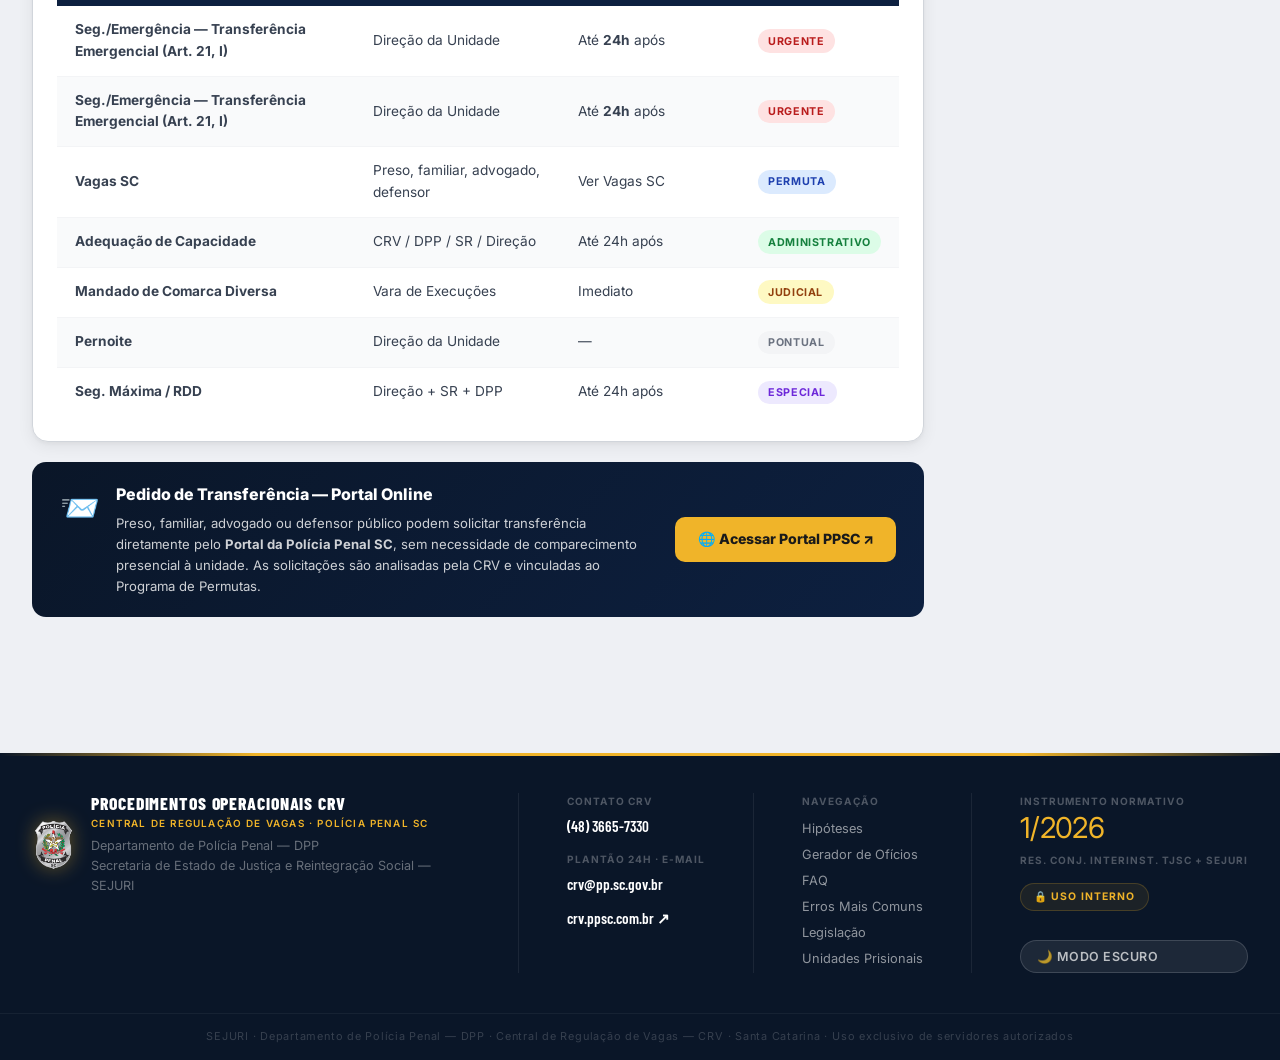
==== commit da2126c9: "Update index.html" ====
--- a/index.html
+++ b/index.html
@@ -27,7 +27,19 @@
     font-style: italic;
   }
 
-/* ══ DRAWER GUIA ══ */
+/* == GUIA CARD == */
+.guia-card{border-radius:16px;overflow:hidden;box-shadow:0 4px 24px rgba(13,43,85,.13);transition:transform .2s,box-shadow .2s;cursor:pointer;margin-bottom:1.5rem;display:block}
+.guia-card:hover{transform:translateY(-3px);box-shadow:0 8px 32px rgba(13,43,85,.18)}
+.guia-card-inner{display:flex;align-items:center;gap:20px;padding:22px 28px;background:linear-gradient(135deg,#0d2b55 0%,#1a4a8a 60%,#2563b0 100%);color:white;position:relative;overflow:hidden}
+.guia-card-inner::before{content:'';position:absolute;inset:0;background:radial-gradient(ellipse 60% 120% at 95% 50%,rgba(200,147,10,.18) 0%,transparent 60%);pointer-events:none}
+.guia-card-icon{font-size:2.6rem;flex-shrink:0;position:relative;z-index:1}
+.guia-card-body{flex:1;min-width:0;position:relative;z-index:1}
+.guia-card-label{font-size:.72rem;font-weight:800;letter-spacing:.12em;text-transform:uppercase;color:#f0c040;margin-bottom:4px}
+.guia-card-titulo{font-size:1.35rem;font-weight:900;color:white;margin:0 0 6px;line-height:1.2;font-family:'Playfair Display','Georgia',serif}
+.guia-card-desc{font-size:.88rem;color:rgba(255,255,255,.78);line-height:1.55;margin:0}
+.guia-card-arrow{font-size:1.8rem;color:#f0c040;flex-shrink:0;position:relative;z-index:1;transition:transform .2s}
+.guia-card:hover .guia-card-arrow{transform:translateX(5px)}
+/* == DRAWER == */
 #gd-overlay{position:fixed;inset:0;background:rgba(5,15,35,.55);z-index:3000;opacity:0;pointer-events:none;transition:opacity .3s}
 #gd-overlay.open{opacity:1;pointer-events:auto}
 #gd-drawer{position:fixed;top:0;right:0;bottom:0;width:min(96vw,1020px);background:#f0f4fa;z-index:3001;display:flex;flex-direction:column;transform:translateX(100%);transition:transform .35s cubic-bezier(.4,0,.2,1);box-shadow:-8px 0 48px rgba(0,0,0,.22)}
@@ -37,21 +49,19 @@
 #gd-drawer-head h2 em{font-style:normal;color:#f0c040}
 #gd-drawer-close{background:rgba(255,255,255,.12);border:1px solid rgba(255,255,255,.2);color:white;border-radius:8px;width:36px;height:36px;display:flex;align-items:center;justify-content:center;font-size:1.1rem;cursor:pointer;transition:background .15s;flex-shrink:0}
 #gd-drawer-close:hover{background:rgba(255,255,255,.22)}
-#gd-drawer-body{flex:1;overflow-y:auto;display:flex;gap:0}
-#gd-drawer-nav{width:190px;flex-shrink:0;background:white;border-right:1px solid #c8d6ec;padding-top:8px;overflow-y:auto}
+#gd-drawer-body{flex:1;overflow-y:auto;display:flex}
+#gd-drawer-nav{width:190px;flex-shrink:0;background:white;border-right:1px solid #c8d6ec;overflow-y:auto}
 #gd-drawer-nav .gdn-head{background:#0d2b55;color:white;padding:10px 14px;font-size:.68rem;font-weight:700;letter-spacing:.1em;text-transform:uppercase}
 #gd-drawer-nav a{display:flex;align-items:center;gap:8px;padding:9px 14px;font-size:.81rem;font-weight:600;color:#4a6080;text-decoration:none;border-left:3px solid transparent;border-bottom:1px solid #f0f4fa;transition:background .14s,border-color .14s,color .14s}
 #gd-drawer-nav a:last-child{border-bottom:none}
 #gd-drawer-nav a:hover{background:#f0f5ff;color:#174b8a;border-left-color:#2563b0}
 #gd-drawer-nav a.gd-cl{background:#f0f7ee}
 #gd-drawer-nav a.gd-cl span{font-size:.68rem;font-weight:800;letter-spacing:.07em;text-transform:uppercase;color:#1a7a40}
-#gd-main{flex:1;min-width:0;padding:28px 28px 60px;display:flex;flex-direction:column;gap:22px}
+#gd-main{flex:1;min-width:0;padding:28px 28px 60px;display:flex;flex-direction:column;gap:22px;overflow-y:auto}
 #gd-main .gcard{background:white;border-radius:16px;box-shadow:0 2px 18px rgba(13,43,85,.07);overflow:hidden}
 #gd-main .gcard-head{display:flex;align-items:flex-start;gap:14px;padding:20px 24px 16px;border-bottom:1px solid #c8d6ec}
 #gd-main .gcard-icon{width:44px;height:44px;border-radius:11px;display:flex;align-items:center;justify-content:center;font-size:1.35rem;flex-shrink:0}
-#gd-main .gi-azul{background:#dde8f8}
-#gd-main .gi-ouro{background:#fdf0d0}
-#gd-main .gi-verde{background:#d4edda}
+#gd-main .gi-azul{background:#dde8f8}#gd-main .gi-ouro{background:#fdf0d0}#gd-main .gi-verde{background:#d4edda}
 #gd-main .gcard-head-txt h2{font-family:'Playfair Display','Georgia',serif;font-size:1.12rem;color:#0d2b55;line-height:1.25;margin:0}
 #gd-main .gcard-head-txt p{font-size:.82rem;color:#4a6080;margin:3px 0 0;line-height:1.5}
 #gd-main .gcard-body{padding:22px 24px}
@@ -74,7 +84,6 @@
 #gd-main .gmod-card:hover{border-color:var(--stripe);box-shadow:0 4px 14px rgba(13,43,85,.1);transform:translateY(-2px)}
 #gd-main .gmod-card:hover::after{transform:scaleX(1)}
 #gd-main .gmod-head{display:flex;align-items:center;gap:9px;margin-bottom:9px}
-#gd-main .gmod-emoji{font-size:1.3rem}
 #gd-main .gmod-card h3{font-size:.88rem;font-weight:700;color:#0d2b55;margin:0}
 #gd-main .gmod-art{margin-left:auto;font-size:.66rem;font-weight:700;padding:2px 8px;border-radius:10px;background:var(--chip-bg);color:var(--chip-cor);white-space:nowrap}
 #gd-main .gmod-card>p{font-size:.81rem;color:#4a6080;line-height:1.55;margin-bottom:10px}
@@ -127,18 +136,6 @@
 #gd-main .gcl-item{display:flex;align-items:flex-start;gap:9px;padding:8px 10px;border-radius:8px;font-size:.84rem;line-height:1.5;margin-bottom:4px}
 #gd-main .gcl-item:hover{background:#f5f9f4}
 #gd-main .gcl-dot{width:7px;height:7px;border-radius:50%;background:#1a7a40;margin-top:6px;flex-shrink:0}
-/* Card do Guia na home */
-.guia-card{border-radius:16px;overflow:hidden;box-shadow:0 4px 24px rgba(13,43,85,.13);transition:transform .2s,box-shadow .2s;cursor:pointer;margin-bottom:1.5rem}
-.guia-card:hover{transform:translateY(-3px);box-shadow:0 8px 32px rgba(13,43,85,.18)}
-.guia-card-inner{display:flex;align-items:center;gap:20px;padding:22px 28px;background:linear-gradient(135deg,#0d2b55 0%,#1a4a8a 60%,#2563b0 100%);color:white;position:relative;overflow:hidden}
-.guia-card-inner::before{content:'';position:absolute;inset:0;background:radial-gradient(ellipse 60% 120% at 95% 50%,rgba(200,147,10,.18) 0%,transparent 60%);pointer-events:none}
-.guia-card-icon{font-size:2.6rem;flex-shrink:0;position:relative;z-index:1}
-.guia-card-body{flex:1;min-width:0;position:relative;z-index:1}
-.guia-card-label{font-size:.72rem;font-weight:800;letter-spacing:.12em;text-transform:uppercase;color:#f0c040;margin-bottom:4px}
-.guia-card-titulo{font-size:1.35rem;font-weight:900;color:white;margin:0 0 6px;line-height:1.2;font-family:'Playfair Display','Georgia',serif}
-.guia-card-desc{font-size:.88rem;color:rgba(255,255,255,.78);line-height:1.55;margin:0}
-.guia-card-arrow{font-size:1.8rem;color:#f0c040;flex-shrink:0;position:relative;z-index:1;transition:transform .2s}
-.guia-card:hover .guia-card-arrow{transform:translateX(5px)}
 
 </style>
   <link rel="preconnect" href="https://fonts.googleapis.com">
@@ -224,7 +221,20 @@
 
   <div class="main-wrapper">
 
-    <div class="alerta alerta-info fade-up fade-up-delay-1">
+    <!-- ══ GUIA CARD ══ -->
+<div class="guia-card fade-up fade-up-delay-1" onclick="gdAbrir()" role="button" tabindex="0">
+  <div class="guia-card-inner">
+    <div class="guia-card-icon">&#128196;</div>
+    <div class="guia-card-body">
+      <div class="guia-card-label">Ferramenta</div>
+      <h2 class="guia-card-titulo">Guia &#8212; Gerador de Of&#237;cios</h2>
+      <p class="guia-card-desc">Passo a passo completo: modalidades, checklist de documentos, edi&#231;&#227;o e comunica&#231;&#227;o ao Poder Judici&#225;rio.</p>
+    </div>
+    <div class="guia-card-arrow">&#8594;</div>
+  </div>
+</div>
+
+<div class="alerta alerta-info fade-up fade-up-delay-1">
       <span class="alerta-icone">📖</span>
       <div>
         <strong class="alerta-titulo">Sobre este Procedimento Operacional Padrão</strong>
@@ -5846,7 +5856,7 @@
   e.preventDefault();
   var id=a.getAttribute('href').replace('#','');
   var el=document.getElementById(id);
-  if(el){var b=document.getElementById('gd-drawer-body');b.scrollTo({top:el.offsetTop-16,behavior:'smooth'});}
+  if(el){var b=document.getElementById('gd-main');b.scrollTo({top:el.offsetTop-16,behavior:'smooth'});}
 }
 function gdClTab(btn,panelId){
   var body=btn.closest('.gcard-body');
@@ -5859,24 +5869,9 @@
 document.addEventListener('keydown',function(e){if(e.key==='Escape')gdFechar();});
 
 </script>
-
-<!-- ══ GUIA CARD ══ -->
-<div class="guia-card fade-up fade-up-delay-1" onclick="gdAbrir()" role="button" tabindex="0">
-  <div class="guia-card-inner">
-    <div class="guia-card-icon">&#128196;</div>
-    <div class="guia-card-body">
-      <div class="guia-card-label">Ferramenta</div>
-      <h2 class="guia-card-titulo">Guia &#8212; Gerador de Of&#237;cios</h2>
-      <p class="guia-card-desc">Passo a passo completo de uso do Gerador de Of&#237;cios CRV/DPP: modalidades, checklist de documentos, edi&#231;&#227;o ap&#243;s gera&#231;&#227;o e comunica&#231;&#227;o ao Poder Judici&#225;rio.</p>
-    </div>
-    <div class="guia-card-arrow">&#8594;</div>
-  </div>
-</div>
-<!-- ══ /GUIA CARD ══ -->
-
 <!-- ══ DRAWER GUIA ══ -->
 <div id="gd-overlay" onclick="gdFechar()"></div>
-<div id="gd-drawer" role="dialog" aria-label="Guia do Gerador de Of&#237;cios">
+<div id="gd-drawer" role="dialog" aria-label="Guia do Gerador de Oficios">
   <div id="gd-drawer-head">
     <span style="font-size:1.5rem">&#128196;</span>
     <h2>Guia de Uso &#8212; <em>Gerador de Of&#237;cios</em></h2>
@@ -5893,37 +5888,31 @@
       <a href="#gd-botoes" onclick="gdNavClick(event,this)">&#128432; Bot&#245;es</a>
     </nav>
     <div id="gd-main">
-
       <div class="gcard" id="gd-passos">
         <div class="gcard-head"><div class="gcard-icon gi-azul">&#128640;</div><div class="gcard-head-txt"><h2>Passo a Passo Geral</h2><p>Como utilizar o Gerador de Of&#237;cios do in&#237;cio ao fim</p></div></div>
-        <div class="gcard-body">
-          <div class="gsteps">
-            <div class="gstep"><div class="gstep-n">1</div><div class="gstep-body"><h4>Acesse o Gerador de Of&#237;cios no site da CRV</h4><p>No menu superior, clique em <strong>Gerador de Of&#237;cios</strong>. A ferramenta abre diretamente no navegador.</p></div></div>
-            <div class="gstep"><div class="gstep-n">2</div><div class="gstep-body"><h4>Escolha a modalidade</h4><p>O assistente exibe os tipos de of&#237;cio dispon&#237;veis. Clique no bot&#227;o correspondente.</p></div></div>
-            <div class="gstep"><div class="gstep-n">3</div><div class="gstep-body"><h4>Responda &#224;s perguntas sequenciais</h4><p>O fluxo avan&#231;a automaticamente. Algumas etapas s&#227;o cliques em op&#231;&#245;es, outras s&#227;o campos de texto livre.</p><div class="gtip">&#9888; Campos de texto pedem uma informa&#231;&#227;o por vez &#8212; aguarde a pr&#243;xima pergunta aparecer.</div></div></div>
-            <div class="gstep"><div class="gstep-n">4</div><div class="gstep-body"><h4>O of&#237;cio &#233; gerado automaticamente</h4><p>O documento A4 aparece formatado na tela, pronto para revis&#227;o, edi&#231;&#227;o, c&#243;pia ou download.</p></div></div>
-            <div class="gstep"><div class="gstep-n">5</div><div class="gstep-body"><h4>Use os bot&#245;es de a&#231;&#227;o</h4><p>Copie, baixe como .doc, exporte em PDF, edite no papel ou gere o of&#237;cio ao Poder Judici&#225;rio.</p></div></div>
-          </div>
-        </div>
-      </div>
-
+        <div class="gcard-body"><div class="gsteps">
+          <div class="gstep"><div class="gstep-n">1</div><div class="gstep-body"><h4>Acesse o Gerador de Of&#237;cios no site da CRV</h4><p>No menu superior, clique em <strong>Gerador de Of&#237;cios</strong>.</p></div></div>
+          <div class="gstep"><div class="gstep-n">2</div><div class="gstep-body"><h4>Escolha a modalidade</h4><p>Clique no bot&#227;o correspondente &#224; sua necessidade.</p></div></div>
+          <div class="gstep"><div class="gstep-n">3</div><div class="gstep-body"><h4>Responda &#224;s perguntas sequenciais</h4><p>Algumas etapas s&#227;o cliques em op&#231;&#245;es, outras s&#227;o campos de texto livre.</p><div class="gtip">&#9888; Campos de texto pedem uma informa&#231;&#227;o por vez.</div></div></div>
+          <div class="gstep"><div class="gstep-n">4</div><div class="gstep-body"><h4>O of&#237;cio &#233; gerado automaticamente</h4><p>Documento A4 formatado, pronto para revis&#227;o, edi&#231;&#227;o, c&#243;pia ou download.</p></div></div>
+          <div class="gstep"><div class="gstep-n">5</div><div class="gstep-body"><h4>Use os bot&#245;es de a&#231;&#227;o</h4><p>Copie, baixe .doc/PDF, edite no papel ou gere o of&#237;cio ao Judici&#225;rio.</p></div></div>
+        </div></div>
+      </div>
       <div class="gcard" id="gd-modalidades">
         <div class="gcard-head"><div class="gcard-icon gi-ouro">&#128203;</div><div class="gcard-head-txt"><h2>Modalidades Dispon&#237;veis</h2><p>6 tipos de of&#237;cio, cada um com fluxo e texto espec&#237;ficos</p></div></div>
-        <div class="gcard-body">
-          <div class="gmod-grid">
-            <div class="gmod-card" style="--stripe:#c0392b;--chip-bg:#f8dada;--chip-cor:#8b1a1a;"><div class="gmod-head"><span class="gmod-emoji">&#128680;</span><h3>Emergencial</h3><span class="gmod-art" style="background:#f8dada;color:#8b1a1a;">Art. 21, I</span></div><p>Transfer&#234;ncia urgente por risco &#224; integridade ou &#224; seguran&#231;a, com ou sem PAD.</p><div class="gmod-campos"><div class="gmc"><div class="gmc-dot"></div><span>Situa&#231;&#227;o: com PAD (falta grave) ou sem PAD (risco)</span></div><div class="gmc"><div class="gmc-dot"></div><span>Nome, IPEN, regime e aloca&#231;&#227;o do(s) reeducando(s)</span></div><div class="gmc"><div class="gmc-dot"></div><span>Descri&#231;&#227;o detalhada da situa&#231;&#227;o concreta</span></div><div class="gmc"><div class="gmc-dot"></div><span>Informa&#231;&#227;o referente &#224; sa&#250;de, origem, destino, BPI</span></div><div class="gmc"><div class="gmc-dot"></div><span>Sauda&#231;&#227;o, fechamento, n&#250;mero do of&#237;cio, assinaturas</span></div></div></div>
-            <div class="gmod-card" style="--stripe:#174b8a;--chip-bg:#dde8f8;--chip-cor:#174b8a;"><div class="gmod-head"><span class="gmod-emoji">&#127963;</span><h3>Mandado de Comarca Diversa</h3><span class="gmod-art">Art. 21, III</span></div><p>Transfer&#234;ncia para a unidade respons&#225;vel pela circunscri&#231;&#227;o do ju&#237;zo expedidor.</p><div class="gmod-campos"><div class="gmc"><div class="gmc-dot"></div><span>Nome, IPEN, regime e aloca&#231;&#227;o do(s) reeducando(s)</span></div><div class="gmc"><div class="gmc-dot"></div><span>Ju&#237;zo expedidor do Mandado de Pris&#227;o</span></div><div class="gmc"><div class="gmc-dot"></div><span>Informa&#231;&#227;o referente &#224; sa&#250;de, origem, destino, BPI</span></div></div></div>
-            <div class="gmod-card" style="--stripe:#2563b0;--chip-bg:#dde8f8;--chip-cor:#174b8a;"><div class="gmod-head"><span class="gmod-emoji">&#9875;</span><h3>Adequa&#231;&#227;o da Capacidade</h3><span class="gmod-art">Art. 21, III</span></div><p>3 submodalidades: <strong>Larga Escala</strong>, <strong>Pontual</strong> e <strong>Altera&#231;&#227;o de Regime</strong>.</p><div class="gmod-campos"><div class="gmc"><div class="gmc-dot"></div><span>Nome, IPEN, regime e aloca&#231;&#227;o de cada reeducando</span></div><div class="gmc"><div class="gmc-dot"></div><span>Motivo da transfer&#234;ncia e crit&#233;rio de indica&#231;&#227;o</span></div><div class="gmc"><div class="gmc-dot"></div><span>Informa&#231;&#227;o referente &#224; sa&#250;de, origem, destino, BPI, assinaturas</span></div></div></div>
-            <div class="gmod-card" style="--stripe:#1a7a40;--chip-bg:#d4edda;--chip-cor:#1a7a40;"><div class="gmod-head"><span class="gmod-emoji">&#128260;</span><h3>Permuta entre Unidades</h3><span class="gmod-art" style="background:#d4edda;color:#1a7a40;">Art. 21, III</span></div><p>Troca de reeducandos entre duas unidades, com crit&#233;rio de escolha obrigat&#243;rio.</p><div class="gmod-campos"><div class="gmc"><div class="gmc-dot"></div><span>Nome, IPEN, regime e aloca&#231;&#227;o de cada reeducando</span></div><div class="gmc"><div class="gmc-dot"></div><span>Motivo da permuta e crit&#233;rio de escolha/indica&#231;&#227;o</span></div><div class="gmc"><div class="gmc-dot"></div><span>Informa&#231;&#227;o referente &#224; sa&#250;de, origem, destino, BPI, assinaturas</span></div></div></div>
-            <div class="gmod-card" style="--stripe:#7d3c98;--chip-bg:#ead9f5;--chip-cor:#7d3c98;"><div class="gmod-head"><span class="gmod-emoji">&#9878;</span><h3>Pris&#227;o Civil</h3><span class="gmod-art" style="background:#ead9f5;color:#7d3c98;">Especializada</span></div><p>Preso civil para unidade adequada. <strong>N&#227;o solicita regime ou aloca&#231;&#227;o.</strong></p><div class="gmod-campos"><div class="gmc"><div class="gmc-dot"></div><span>Nome e IPEN do(s) preso(s) civil(is)</span></div><div class="gmc"><div class="gmc-dot"></div><span>Informa&#231;&#227;o referente &#224; sa&#250;de, origem, destino</span></div><div class="gmc"><div class="gmc-dot"></div><span>Encaminha c&#243;pia da decis&#227;o judicial junto ao BPI</span></div></div></div>
-            <div class="gmod-card" style="--stripe:#c8930a;--chip-bg:#fdf0d0;--chip-cor:#7a5000;"><div class="gmod-head"><span class="gmod-emoji">&#128232;</span><h3>Of&#237;cios de Comunica&#231;&#227;o</h3><span class="gmod-art" style="background:#fdf0d0;color:#7a5000;">Art. 16</span></div><p>Comunica ao Ju&#237;zo transfer&#234;ncia j&#225; realizada. Submodalidades: <strong>Sa&#237;da</strong> e <strong>Entrada</strong>.</p><div class="gmod-campos"><div class="gmc"><div class="gmc-dot"></div><span>Nome e IPEN do(s) custodiado(s)</span></div><div class="gmc"><div class="gmc-dot"></div><span>Data, motivo, unidade origem/destino</span></div><div class="gmc"><div class="gmc-dot"></div><span>Nome do(a) Ju&#237;z(a), Vara e Cidade/UF</span></div></div></div>
-          </div>
-          <div class="gcallout gca-azul" style="margin-top:16px"><span class="gca-icon">&#8505;</span><span>Em todas as modalidades com <strong>m&#250;ltiplos reeducandos</strong>, o sistema gera automaticamente uma tabela em folha <strong>Anexo I</strong>.</span></div>
-        </div>
-      </div>
-
+        <div class="gcard-body"><div class="gmod-grid">
+          <div class="gmod-card" style="--stripe:#c0392b;--chip-bg:#f8dada;--chip-cor:#8b1a1a;"><div class="gmod-head"><span>&#128680;</span><h3>Emergencial</h3><span class="gmod-art" style="background:#f8dada;color:#8b1a1a;">Art. 21, I</span></div><p>Transfer&#234;ncia urgente por risco &#224; integridade ou seguran&#231;a, com ou sem PAD.</p><div class="gmod-campos"><div class="gmc"><div class="gmc-dot"></div><span>Situa&#231;&#227;o: com PAD (falta grave) ou sem PAD (risco)</span></div><div class="gmc"><div class="gmc-dot"></div><span>Nome, IPEN, regime e aloca&#231;&#227;o do(s) reeducando(s)</span></div><div class="gmc"><div class="gmc-dot"></div><span>Descri&#231;&#227;o detalhada da situa&#231;&#227;o concreta</span></div><div class="gmc"><div class="gmc-dot"></div><span>Informa&#231;&#227;o referente &#224; sa&#250;de, origem, destino, BPI, assinaturas</span></div></div></div>
+          <div class="gmod-card" style="--stripe:#174b8a;--chip-bg:#dde8f8;--chip-cor:#174b8a;"><div class="gmod-head"><span>&#127963;</span><h3>Mandado de Comarca Diversa</h3><span class="gmod-art">Art. 21, III</span></div><p>Transfer&#234;ncia para unidade do ju&#237;zo expedidor do mandado.</p><div class="gmod-campos"><div class="gmc"><div class="gmc-dot"></div><span>Nome, IPEN, regime e aloca&#231;&#227;o</span></div><div class="gmc"><div class="gmc-dot"></div><span>Ju&#237;zo expedidor do Mandado de Pris&#227;o</span></div><div class="gmc"><div class="gmc-dot"></div><span>Sa&#250;de, origem, destino, BPI, assinaturas</span></div></div></div>
+          <div class="gmod-card" style="--stripe:#2563b0;--chip-bg:#dde8f8;--chip-cor:#174b8a;"><div class="gmod-head"><span>&#9875;</span><h3>Adequa&#231;&#227;o da Capacidade</h3><span class="gmod-art">Art. 21, III</span></div><p>3 submodalidades: Larga Escala, Pontual e Altera&#231;&#227;o de Regime.</p><div class="gmod-campos"><div class="gmc"><div class="gmc-dot"></div><span>Nome, IPEN, regime e aloca&#231;&#227;o de cada reeducando</span></div><div class="gmc"><div class="gmc-dot"></div><span>Motivo da transfer&#234;ncia e crit&#233;rio de indica&#231;&#227;o</span></div></div></div>
+          <div class="gmod-card" style="--stripe:#1a7a40;--chip-bg:#d4edda;--chip-cor:#1a7a40;"><div class="gmod-head"><span>&#128260;</span><h3>Permuta entre Unidades</h3><span class="gmod-art" style="background:#d4edda;color:#1a7a40;">Art. 21, III</span></div><p>Troca de reeducandos com crit&#233;rio de escolha obrigat&#243;rio.</p><div class="gmod-campos"><div class="gmc"><div class="gmc-dot"></div><span>Nome, IPEN, regime e aloca&#231;&#227;o de cada reeducando</span></div><div class="gmc"><div class="gmc-dot"></div><span>Motivo da permuta e crit&#233;rio de escolha</span></div></div></div>
+          <div class="gmod-card" style="--stripe:#7d3c98;--chip-bg:#ead9f5;--chip-cor:#7d3c98;"><div class="gmod-head"><span>&#9878;</span><h3>Pris&#227;o Civil</h3><span class="gmod-art" style="background:#ead9f5;color:#7d3c98;">Especializada</span></div><p>Preso civil para unidade adequada. N&#227;o solicita regime ou aloca&#231;&#227;o.</p><div class="gmod-campos"><div class="gmc"><div class="gmc-dot"></div><span>Nome e IPEN do(s) preso(s) civil(is)</span></div><div class="gmc"><div class="gmc-dot"></div><span>Sa&#250;de, origem, destino, c&#243;pia da decis&#227;o judicial</span></div></div></div>
+          <div class="gmod-card" style="--stripe:#c8930a;--chip-bg:#fdf0d0;--chip-cor:#7a5000;"><div class="gmod-head"><span>&#128232;</span><h3>Of&#237;cios de Comunica&#231;&#227;o</h3><span class="gmod-art" style="background:#fdf0d0;color:#7a5000;">Art. 16</span></div><p>Comunica ao Ju&#237;zo transfer&#234;ncia j&#225; realizada. Submodalidades: Sa&#237;da e Entrada.</p><div class="gmod-campos"><div class="gmc"><div class="gmc-dot"></div><span>Nome, IPEN, data, motivo, origem/destino</span></div><div class="gmc"><div class="gmc-dot"></div><span>Nome do(a) Ju&#237;z(a), Vara e Cidade/UF</span></div></div></div>
+        </div>
+        <div class="gcallout gca-azul" style="margin-top:16px"><span class="gca-icon">&#8505;</span><span>Com <strong>m&#250;ltiplos reeducandos</strong>, o sistema gera automaticamente uma tabela <strong>Anexo I</strong>.</span></div>
+        </div>
+      </div>
       <div class="gcard" id="gd-checklist">
-        <div class="gcard-head-verde"><div class="gi-inv">&#9745;</div><div><h2>Checklist de Documentos</h2><p>Documenta&#231;&#227;o exigida por modalidade &#183; Pedidos incompletos ser&#227;o devolvidos</p></div></div>
+        <div class="gcard-head-verde"><div class="gi-inv">&#9745;</div><div><h2>Checklist de Documentos</h2><p>Documenta&#231;&#227;o exigida por modalidade</p></div></div>
         <div class="gcard-body">
           <div class="gcl-tabs">
             <button class="gcl-tab active" onclick="gdClTab(this,'gd-cl-emerg')">&#128680; Emergencial</button>
@@ -5933,87 +5922,70 @@
             <button class="gcl-tab" onclick="gdClTab(this,'gd-cl-segmax')">&#128274; Seg. M&#225;xima</button>
           </div>
           <div class="gcl-panel active" id="gd-cl-emerg">
-            <div class="gcl-group"><div class="gcl-gtitle">Com PAD &#8212; falta grave (Art. 50/52 LEP)</div><div class="gcl-item"><div class="gcl-dot"></div><span><strong>Of&#237;cio</strong> &#8212; Modelo A (Com PAD), Art. 21, I da Res. n&#186; 1/2026</span></div><div class="gcl-item"><div class="gcl-dot"></div><span><strong>Assinaturas:</strong> Diretor de Origem + Diretor de Destino + Superintendente(s) Regional(is)<br><small style="color:#4a6080">N&#227;o &#233; necess&#225;rio tramitar no SGPe.</small></span></div></div>
-            <div class="gcl-group"><div class="gcl-gtitle">Sem PAD &#8212; risco &#224; integridade / seguran&#231;a</div><div class="gcl-item"><div class="gcl-dot"></div><span><strong>Of&#237;cio</strong> &#8212; Modelo B (Sem PAD), Art. 21, I da Res. n&#186; 1/2026</span></div><div class="gcl-item"><div class="gcl-dot"></div><span><strong>Assinaturas:</strong> Diretor de Origem + Diretor de Destino + Superintendente(s) Regional(is)<br><small style="color:#4a6080">N&#227;o &#233; necess&#225;rio tramitar no SGPe.</small></span></div></div>
-            <div class="gcallout gca-verm"><span class="gca-icon">&#9888;</span><span>A mera alega&#231;&#227;o gen&#233;rica de urg&#234;ncia <strong>n&#227;o &#233; suficiente</strong>. Pedidos gen&#233;ricos ser&#227;o indeferidos de plano.</span></div>
+            <div class="gcl-group"><div class="gcl-gtitle">Com PAD &#8212; falta grave (Art. 50/52 LEP)</div><div class="gcl-item"><div class="gcl-dot"></div><span><strong>Of&#237;cio</strong> &#8212; Modelo A, Art. 21, I da Res. n&#186; 1/2026</span></div><div class="gcl-item"><div class="gcl-dot"></div><span><strong>Assinaturas:</strong> Diretor Origem + Diretor Destino + SR(s)</span></div></div>
+            <div class="gcl-group"><div class="gcl-gtitle">Sem PAD &#8212; risco &#224; integridade</div><div class="gcl-item"><div class="gcl-dot"></div><span><strong>Of&#237;cio</strong> &#8212; Modelo B, Art. 21, I da Res. n&#186; 1/2026</span></div><div class="gcl-item"><div class="gcl-dot"></div><span><strong>Assinaturas:</strong> Diretor Origem + Diretor Destino + SR(s)</span></div></div>
+            <div class="gcallout gca-verm"><span class="gca-icon">&#9888;</span><span>A mera alega&#231;&#227;o gen&#233;rica de urg&#234;ncia <strong>n&#227;o &#233; suficiente</strong>. Pedidos gen&#233;ricos ser&#227;o indeferidos.</span></div>
           </div>
           <div class="gcl-panel" id="gd-cl-adequacao">
-            <div class="gcl-group"><div class="gcl-gtitle">Documentos exigidos &#8212; Art. 21, III</div><div class="gcl-item"><div class="gcl-dot"></div><span><strong>Of&#237;cio da Dire&#231;&#227;o / SR / DPP / CRV</strong> &#8212; Art. 21, III da Res. n&#186; 1/2026</span></div><div class="gcl-item"><div class="gcl-dot"></div><span><strong>Lista dos presos indicados</strong> &#8212; nome, IPEN, regime, perfil</span></div><div class="gcl-item"><div class="gcl-dot"></div><span><strong>Assinaturas:</strong> Diretor de Origem + SR de Origem + Diretor de Destino<br><small style="color:#4a6080">Quando Regionais diferentes, o SR de Destino tamb&#233;m deve assinar.</small></span></div></div>
-            <div class="gcallout gca-azul"><span class="gca-icon">&#128203;</span><span><strong>Mesmo Complexo Prisional:</strong> basta o cadastro no i-PEN com men&#231;&#227;o ao contato pr&#233;vio com o Diretor de Destino.</span></div>
+            <div class="gcl-group"><div class="gcl-gtitle">Documentos exigidos &#8212; Art. 21, III</div><div class="gcl-item"><div class="gcl-dot"></div><span><strong>Of&#237;cio</strong> da Dire&#231;&#227;o / SR / DPP / CRV</span></div><div class="gcl-item"><div class="gcl-dot"></div><span><strong>Lista dos presos indicados</strong> &#8212; nome, IPEN, regime, perfil</span></div><div class="gcl-item"><div class="gcl-dot"></div><span><strong>Assinaturas:</strong> Diretor Origem + SR Origem + Diretor Destino<br><small style="color:#4a6080">Regionais diferentes: SR Destino tamb&#233;m assina.</small></span></div></div>
+            <div class="gcallout gca-azul"><span class="gca-icon">&#128203;</span><span><strong>Mesmo Complexo:</strong> basta cadastro no i-PEN com men&#231;&#227;o ao contato pr&#233;vio com Diretor de Destino.</span></div>
           </div>
           <div class="gcl-panel" id="gd-cl-mandado">
-            <div class="gcl-group"><div class="gcl-gtitle">Documentos exigidos &#8212; Art. 21, III &#183; Art. 24 PN 2189/2025</div><div class="gcl-item"><div class="gcl-dot"></div><span><strong>Of&#237;cio da Dire&#231;&#227;o</strong> &#8212; Art. 21, III da Res. n&#186; 1/2026 e Art. 24 da PN 2189/2025</span></div><div class="gcl-item"><div class="gcl-dot"></div><span><strong>C&#243;pia do Mandado de Pris&#227;o</strong> &#8212; expedido pela Vara competente</span></div><div class="gcl-item"><div class="gcl-dot"></div><span><strong>Assinaturas:</strong> Diretor de Origem + Diretor de Destino</span></div></div>
+            <div class="gcl-group"><div class="gcl-gtitle">Documentos exigidos &#8212; Art. 21, III e Art. 24 PN 2189/2025</div><div class="gcl-item"><div class="gcl-dot"></div><span><strong>Of&#237;cio da Dire&#231;&#227;o</strong></span></div><div class="gcl-item"><div class="gcl-dot"></div><span><strong>C&#243;pia do Mandado de Pris&#227;o</strong></span></div><div class="gcl-item"><div class="gcl-dot"></div><span><strong>Assinaturas:</strong> Diretor Origem + Diretor Destino</span></div></div>
           </div>
           <div class="gcl-panel" id="gd-cl-pernoite">
-            <div class="gcl-group"><div class="gcl-gtitle">Documentos exigidos</div><div class="gcl-item"><div class="gcl-dot"></div><span><strong>Pedido cadastrado no i-PEN</strong> &#8212; com fundamenta&#231;&#227;o do motivo do pernoite</span></div><div class="gcl-item"><div class="gcl-dot"></div><span><strong>Men&#231;&#227;o expressa</strong> de contato pr&#233;vio com o Diretor da unidade de destino</span></div><div class="gcl-item"><div class="gcl-dot"></div><span><strong>Documentos eventuais</strong> &#8212; Despacho/Decis&#227;o Judicial, se houver</span></div></div>
-            <div class="gcallout gca-azul"><span class="gca-icon">&#8505;</span><span>N&#227;o &#233; exigida anu&#234;ncia dos Superintendentes Regionais nem envio de of&#237;cio via SGPe.</span></div>
+            <div class="gcl-group"><div class="gcl-gtitle">Documentos exigidos</div><div class="gcl-item"><div class="gcl-dot"></div><span><strong>Pedido no i-PEN</strong> com fundamenta&#231;&#227;o do motivo</span></div><div class="gcl-item"><div class="gcl-dot"></div><span><strong>Men&#231;&#227;o expressa</strong> ao contato pr&#233;vio com Diretor de Destino</span></div><div class="gcl-item"><div class="gcl-dot"></div><span><strong>Documentos eventuais</strong> &#8212; Decis&#227;o Judicial, se houver</span></div></div>
+            <div class="gcallout gca-azul"><span class="gca-icon">&#8505;</span><span>N&#227;o &#233; exigida anu&#234;ncia dos SRs nem of&#237;cio via SGPe.</span></div>
           </div>
           <div class="gcl-panel" id="gd-cl-segmax">
-            <div class="gcl-group"><div class="gcl-gtitle">Documentos exigidos &#8212; RDD / Seguran&#231;a M&#225;xima</div><div class="gcl-item"><div class="gcl-dot"></div><span><strong>Autoriza&#231;&#227;o expressa do DPP</strong> &#8212; via Comiss&#227;o Deliberativa da USM</span></div><div class="gcl-item"><div class="gcl-dot"></div><span><strong>Of&#237;cio de solicita&#231;&#227;o de RDD</strong> &#8212; encaminhado ao ju&#237;zo competente</span></div><div class="gcl-item"><div class="gcl-dot"></div><span><strong>Decis&#227;o judicial</strong> &#8212; que determina a inclus&#227;o em RDD</span></div><div class="gcl-item"><div class="gcl-dot"></div><span><strong>Boletim de Ocorr&#234;ncia, PAD, Relat&#243;rios</strong> &#8212; e demais documentos pertinentes</span></div><div class="gcl-item"><div class="gcl-dot"></div><span><strong>Assinaturas:</strong> Diretor de Origem + SR de Origem</span></div></div>
-            <div class="gcallout gca-ouro"><span class="gca-icon">&#128274;</span><span><strong>Sigilo no SGPe:</strong> &#233; <strong>obrigat&#243;rio alterar o controle de acesso</strong> para: <em>"Usu&#225;rios em setor de tramita&#231;&#227;o do Processo, Interessado e Setor de Compet&#234;ncia"</em>.</span></div>
-          </div>
-        </div>
-      </div>
-
+            <div class="gcl-group"><div class="gcl-gtitle">Documentos exigidos &#8212; RDD / Seguran&#231;a M&#225;xima</div><div class="gcl-item"><div class="gcl-dot"></div><span><strong>Autoriza&#231;&#227;o do DPP</strong> via Comiss&#227;o Deliberativa da USM</span></div><div class="gcl-item"><div class="gcl-dot"></div><span><strong>Of&#237;cio de solicita&#231;&#227;o de RDD</strong> ao ju&#237;zo competente</span></div><div class="gcl-item"><div class="gcl-dot"></div><span><strong>Decis&#227;o judicial</strong> de inclus&#227;o em RDD</span></div><div class="gcl-item"><div class="gcl-dot"></div><span><strong>BO, PAD, Relat&#243;rios</strong> e demais documentos</span></div><div class="gcl-item"><div class="gcl-dot"></div><span><strong>Assinaturas:</strong> Diretor Origem + SR Origem</span></div></div>
+            <div class="gcallout gca-ouro"><span class="gca-icon">&#128274;</span><span><strong>Sigilo no SGPe:</strong> alterar controle de acesso para <em>"Usu&#225;rios em setor de tramita&#231;&#227;o, Interessado e Setor de Compet&#234;ncia"</em>.</span></div>
+          </div>
+        </div>
+      </div>
       <div class="gcard" id="gd-edicao">
         <div class="gcard-head"><div class="gcard-icon gi-ouro">&#9999;</div><div class="gcard-head-txt"><h2>Edi&#231;&#227;o Ap&#243;s o Of&#237;cio Gerado</h2><p>Ajuste qualquer texto diretamente no documento</p></div></div>
+        <div class="gcard-body"><div class="gsteps">
+          <div class="gstep"><div class="gstep-n">1</div><div class="gstep-body"><h4>Clique em Editar</h4><p>Banner amarelo: <em>"Modo edi&#231;&#227;o ativado &#8212; clique nos textos para editar."</em></p></div></div>
+          <div class="gstep"><div class="gstep-n">2</div><div class="gstep-body"><h4>Campos com fundo amarelo s&#227;o edit&#225;veis</h4><p>Clique sobre qualquer campo destacado para editar inline.</p><div class="gedit-demo"><span class="gedit-label">Exemplo</span><div class="gedit-row">Florian&#243;polis/SC, <span class="ghl">15 de julho de 2025</span></div><div class="gedit-row">Of&#237;cio n&#186; <span class="ghl">042/2026/DPP</span></div><div class="gedit-row" style="margin-top:6px">Senhor(a) <span class="ghl">Coordenador(a)</span>,</div></div></div></div>
+          <div class="gstep"><div class="gstep-n">3</div><div class="gstep-body"><h4>Clique em Finalizar Edi&#231;&#227;o</h4><p>Visual normal restaurado. Downloads refletem o conte&#250;do editado.</p></div></div>
+        </div>
+        <div class="gtags" style="margin-top:16px"><span class="gtag">Par&#225;grafos</span><span class="gtag">Sauda&#231;&#227;o</span><span class="gtag">Fechamento</span><span class="gtag">Assinante</span><span class="gtag">Destinat&#225;rio</span><span class="gtag">Data e n&#250;mero</span><span class="gtag">Cabe&#231;alho</span><span class="gtag">Rodap&#233;</span></div>
+        </div>
+      </div>
+      <div class="gcard" id="gd-judiciario">
+        <div class="gcard-head"><div class="gcard-icon gi-verde">&#128140;</div><div class="gcard-head-txt"><h2>Comunica&#231;&#227;o ao Poder Judici&#225;rio</h2><p>Gera of&#237;cio judicial a partir do of&#237;cio principal j&#225; criado</p></div></div>
         <div class="gcard-body">
-          <div class="gsteps">
-            <div class="gstep"><div class="gstep-n">1</div><div class="gstep-body"><h4>Clique em &#9999; Editar</h4><p>Um banner amarelo aparece: <em>"Modo edi&#231;&#227;o ativado &#8212; clique nos textos para editar."</em></p></div></div>
-            <div class="gstep"><div class="gstep-n">2</div><div class="gstep-body"><h4>Elementos edit&#225;veis ficam destacados em amarelo</h4><p>Clique sobre qualquer campo destacado para editar inline.</p><div class="gedit-demo"><span class="gedit-label">Exemplo visual</span><div class="gedit-row">Florian&#243;polis/SC, <span class="ghl">15 de julho de 2025</span></div><div class="gedit-row">Of&#237;cio n&#186; <span class="ghl">042/2026/DPP</span></div><div class="gedit-row" style="margin-top:6px">Senhor(a) <span class="ghl">Coordenador(a)</span>,</div></div></div></div>
-            <div class="gstep"><div class="gstep-n">3</div><div class="gstep-body"><h4>Clique em &#10003; Finalizar Edi&#231;&#227;o</h4><p>O documento volta ao visual normal. Download e c&#243;pia refletir&#227;o o conte&#250;do editado.</p><div class="gtip">&#9888; N&#227;o h&#225; "desfazer" autom&#225;tico. Use &#128260; Novo Of&#237;cio para recomecar.</div></div></div>
-          </div>
-          <p style="font-size:.84rem;font-weight:700;color:#0d2b55;margin:16px 0 8px">Campos edit&#225;veis incluem:</p>
-          <div class="gtags"><span class="gtag">Par&#225;grafos do corpo</span><span class="gtag">Sauda&#231;&#227;o</span><span class="gtag">Fechamento</span><span class="gtag">Nome e cargo do assinante</span><span class="gtag">Destinat&#225;rio</span><span class="gtag">N&#250;mero e data do of&#237;cio</span><span class="gtag">Cabe&#231;alho</span><span class="gtag">Rodap&#233;</span></div>
-        </div>
-      </div>
-
-      <div class="gcard" id="gd-judiciario">
-        <div class="gcard-head"><div class="gcard-icon gi-verde">&#128140;</div><div class="gcard-head-txt"><h2>Comunica&#231;&#227;o ao Poder Judici&#225;rio</h2><p>Gera of&#237;cio de comunica&#231;&#227;o judicial a partir do of&#237;cio principal j&#225; criado</p></div></div>
-        <div class="gcard-body">
-          <p style="font-size:.85rem;color:#4a6080;margin-bottom:6px">O bot&#227;o <strong>&#128140; Comunicar Judici&#225;rio</strong> aparece automaticamente nas modalidades:</p>
+          <p style="font-size:.85rem;color:#4a6080;margin-bottom:6px">Bot&#227;o <strong>Comunicar Judici&#225;rio</strong> aparece automaticamente nas modalidades:</p>
           <div class="gmbadges"><span class="gmbadge">&#128680; Emergencial</span><span class="gmbadge">&#127963; Mandado</span><span class="gmbadge">&#9875; Adequa&#231;&#227;o</span><span class="gmbadge">&#128260; Permuta</span><span class="gmbadge">&#9878; Pris&#227;o Civil</span></div>
-          <p style="font-size:.84rem;font-weight:700;color:#0d2b55;margin:18px 0 10px">Fluxo de uso:</p>
-          <div class="gcj-flow">
-            <div class="gcj-step"><span class="gcj-icon">&#128196;</span><h4>Of&#237;cio gerado</h4><p>Principal j&#225; na tela</p></div>
-            <div class="gcj-arr">&#8250;</div>
-            <div class="gcj-step"><span class="gcj-icon">&#128140;</span><h4>Clique no bot&#227;o</h4><p>Comunicar Judici&#225;rio</p></div>
-            <div class="gcj-arr">&#8250;</div>
-            <div class="gcj-step"><span class="gcj-icon">&#128221;</span><h4>Preencha</h4><p>Data, Ju&#237;z(a), Vara, Cidade</p></div>
-            <div class="gcj-arr">&#8250;</div>
-            <div class="gcj-step"><span class="gcj-icon">&#128065;</span><h4>Visualize</h4><p>Navegue entre of&#237;cios</p></div>
-            <div class="gcj-arr">&#8250;</div>
-            <div class="gcj-step"><span class="gcj-icon">&#128229;</span><h4>Baixe o PDF</h4><p>Um por ju&#237;zo</p></div>
-          </div>
-          <div style="display:flex;flex-direction:column;gap:10px;margin-top:16px">
-            <div class="gcallout gca-azul"><span class="gca-icon">&#128100;</span><div><strong>Preso &#250;nico:</strong> preencha o nome do(a) Ju&#237;z(a), Vara e Cidade/UF. Motivo &#233; pr&#233;-preenchido e pode ser editado.</div></div>
-            <div class="gcallout gca-ouro"><span class="gca-icon">&#128101;</span><div><strong>M&#250;ltiplos presos:</strong> o sistema <strong>agrupa automaticamente</strong> os que t&#234;m o mesmo ju&#237;zo e gera of&#237;cios separados para ju&#237;zes diferentes.</div></div>
-          </div>
-        </div>
-      </div>
-
+          <div class="gcj-flow" style="margin-top:16px">
+            <div class="gcj-step"><span class="gcj-icon">&#128196;</span><h4>Of&#237;cio gerado</h4><p>Na tela</p></div><div class="gcj-arr">&#8250;</div>
+            <div class="gcj-step"><span class="gcj-icon">&#128140;</span><h4>Bot&#227;o</h4><p>Comunicar</p></div><div class="gcj-arr">&#8250;</div>
+            <div class="gcj-step"><span class="gcj-icon">&#128221;</span><h4>Preencha</h4><p>Ju&#237;z, Vara</p></div><div class="gcj-arr">&#8250;</div>
+            <div class="gcj-step"><span class="gcj-icon">&#128065;</span><h4>Visualize</h4><p>Preview</p></div><div class="gcj-arr">&#8250;</div>
+            <div class="gcj-step"><span class="gcj-icon">&#128229;</span><h4>Baixe PDF</h4><p>Por ju&#237;zo</p></div>
+          </div>
+          <div class="gcallout gca-ouro" style="margin-top:12px"><span class="gca-icon">&#128101;</span><div><strong>M&#250;ltiplos presos:</strong> o sistema agrupa os que t&#234;m o mesmo ju&#237;zo e gera of&#237;cios separados para ju&#237;zes diferentes.</div></div>
+        </div>
+      </div>
       <div class="gcard" id="gd-botoes">
         <div class="gcard-head"><div class="gcard-icon gi-azul">&#128432;</div><div class="gcard-head-txt"><h2>Bot&#245;es de A&#231;&#227;o</h2><p>Dispon&#237;veis na barra superior ap&#243;s a gera&#231;&#227;o do of&#237;cio</p></div></div>
-        <div class="gcard-body">
-          <table class="gbtable">
-            <thead><tr><th>Bot&#227;o</th><th>O que faz</th></tr></thead>
-            <tbody>
-              <tr><td><span class="gblbl">&#128203; Copiar</span></td><td>Copia o of&#237;cio com formata&#231;&#227;o para a &#225;rea de transfer&#234;ncia</td></tr>
-              <tr><td><span class="gblbl">&#128190; Baixar .doc</span></td><td>Download do of&#237;cio no formato Word (.doc)</td></tr>
-              <tr><td><span class="gblbl">&#128196; Baixar PDF</span></td><td>Abre a janela de impress&#227;o para salvar como PDF (A4)</td></tr>
-              <tr><td><span class="gblbl">&#128202; Resumo Sint&#233;tico</span></td><td>Exibe par&#225;grafo resumido &#8212; pode ser copiado ou baixado em .txt</td></tr>
-              <tr><td><span class="gblbl">&#9999; Editar</span><span class="gbadge gbg-ouro">toggle</span></td><td>Ativa/desativa o modo de edi&#231;&#227;o inline</td></tr>
-              <tr><td><span class="gblbl">&#128140; Comunicar Judici&#225;rio</span><span class="gbadge gbg-verde">condicional</span></td><td>Abre o modal para gerar o of&#237;cio ao Ju&#237;zo competente</td></tr>
-              <tr><td><span class="gblbl">&#8617; Voltar ao chat</span></td><td>Retorna ao assistente sem apagar os dados</td></tr>
-              <tr><td><span class="gblbl">&#128260; Novo Of&#237;cio</span><span class="gbadge gbg-verm">reinicia</span></td><td>Apaga todos os dados e reinicia do zero</td></tr>
-            </tbody>
-          </table>
-        </div>
-      </div>
-
+        <div class="gcard-body"><table class="gbtable">
+          <thead><tr><th>Bot&#227;o</th><th>O que faz</th></tr></thead>
+          <tbody>
+            <tr><td><span class="gblbl">&#128203; Copiar</span></td><td>Copia o of&#237;cio com formata&#231;&#227;o</td></tr>
+            <tr><td><span class="gblbl">&#128190; Baixar .doc</span></td><td>Download no formato Word</td></tr>
+            <tr><td><span class="gblbl">&#128196; Baixar PDF</span></td><td>Janela de impress&#227;o (A4)</td></tr>
+            <tr><td><span class="gblbl">&#128202; Resumo Sint&#233;tico</span></td><td>Par&#225;grafo resumido &#8212; copiavel ou download .txt</td></tr>
+            <tr><td><span class="gblbl">&#9999; Editar</span><span class="gbadge gbg-ouro">toggle</span></td><td>Modo de edi&#231;&#227;o inline</td></tr>
+            <tr><td><span class="gblbl">&#128140; Comunicar Judici&#225;rio</span><span class="gbadge gbg-verde">condicional</span></td><td>Gera of&#237;cio ao Ju&#237;zo competente</td></tr>
+            <tr><td><span class="gblbl">&#8617; Voltar ao chat</span></td><td>Retorna ao assistente sem apagar dados</td></tr>
+            <tr><td><span class="gblbl">&#128260; Novo Of&#237;cio</span><span class="gbadge gbg-verm">reinicia</span></td><td>Apaga tudo e reinicia do zero</td></tr>
+          </tbody>
+        </table></div>
+      </div>
     </div>
   </div>
 </div>
 <!-- ══ /DRAWER GUIA ══ -->
-
 </body
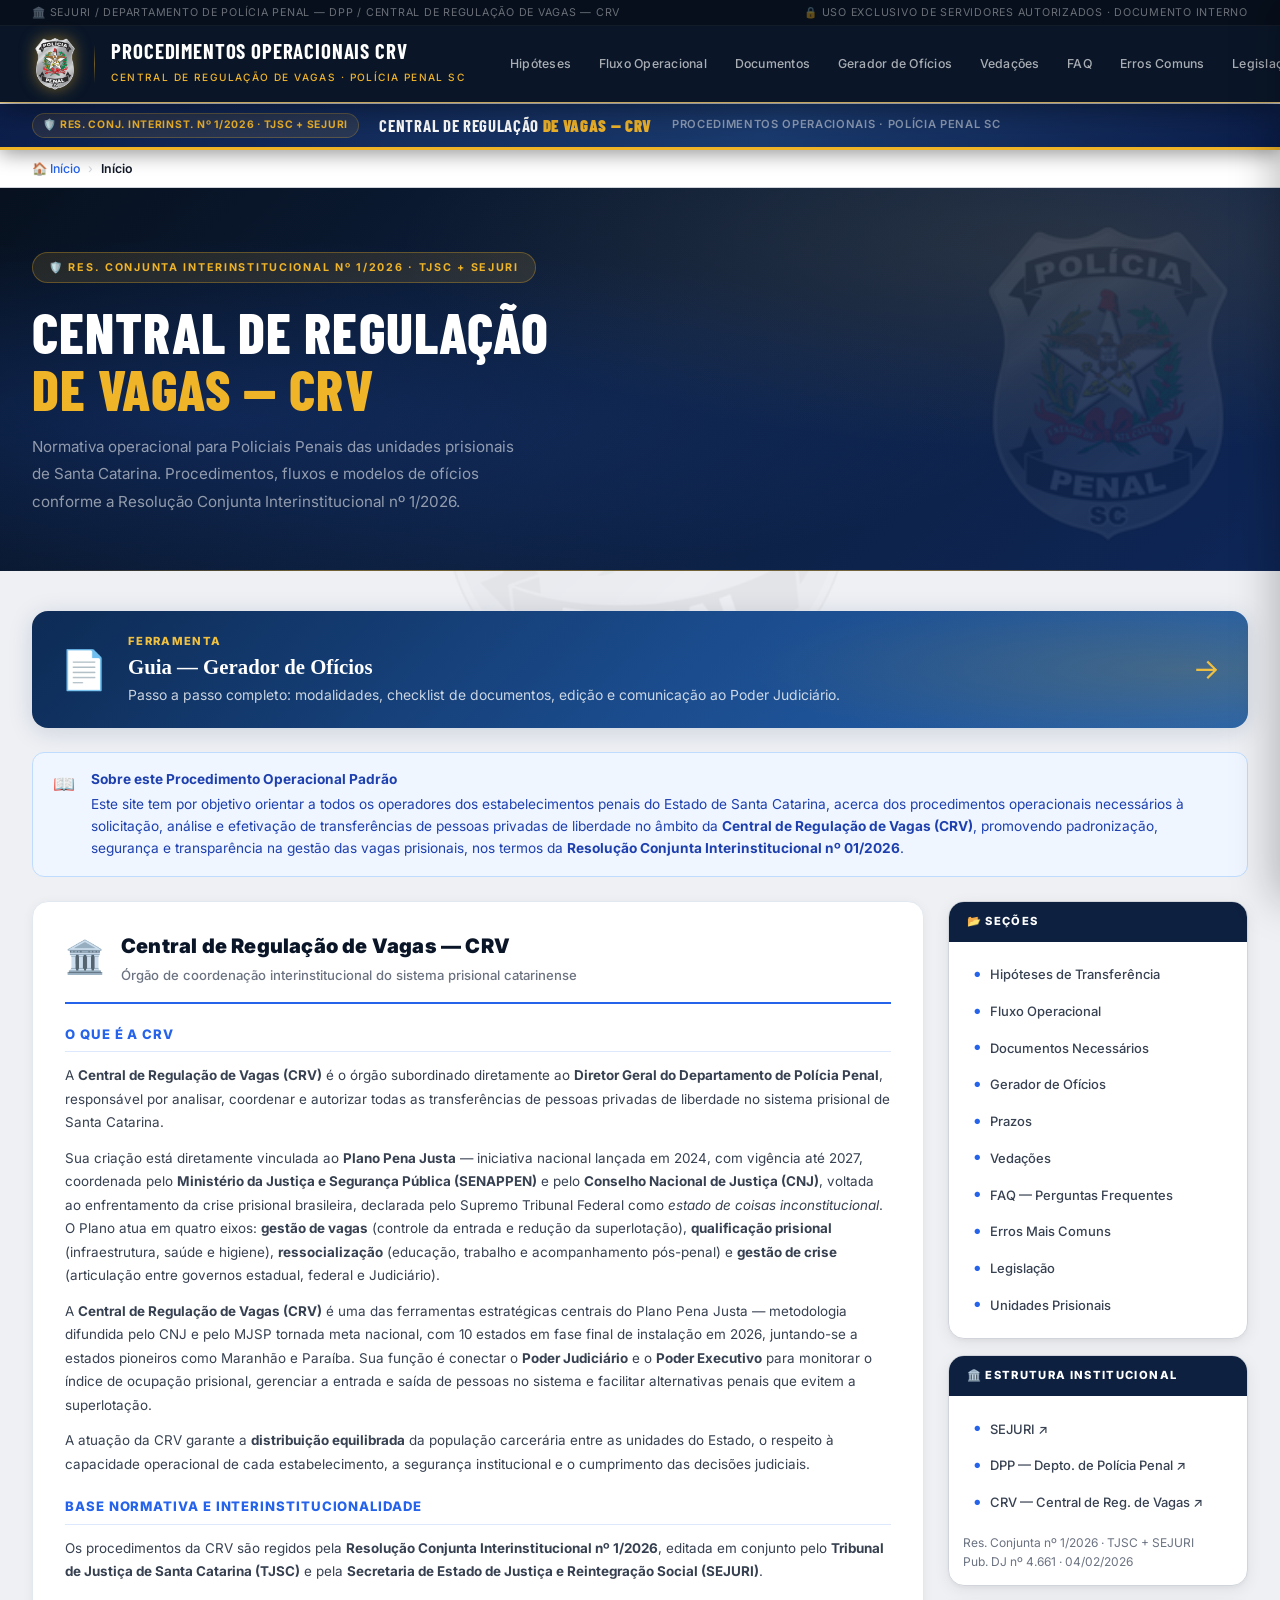
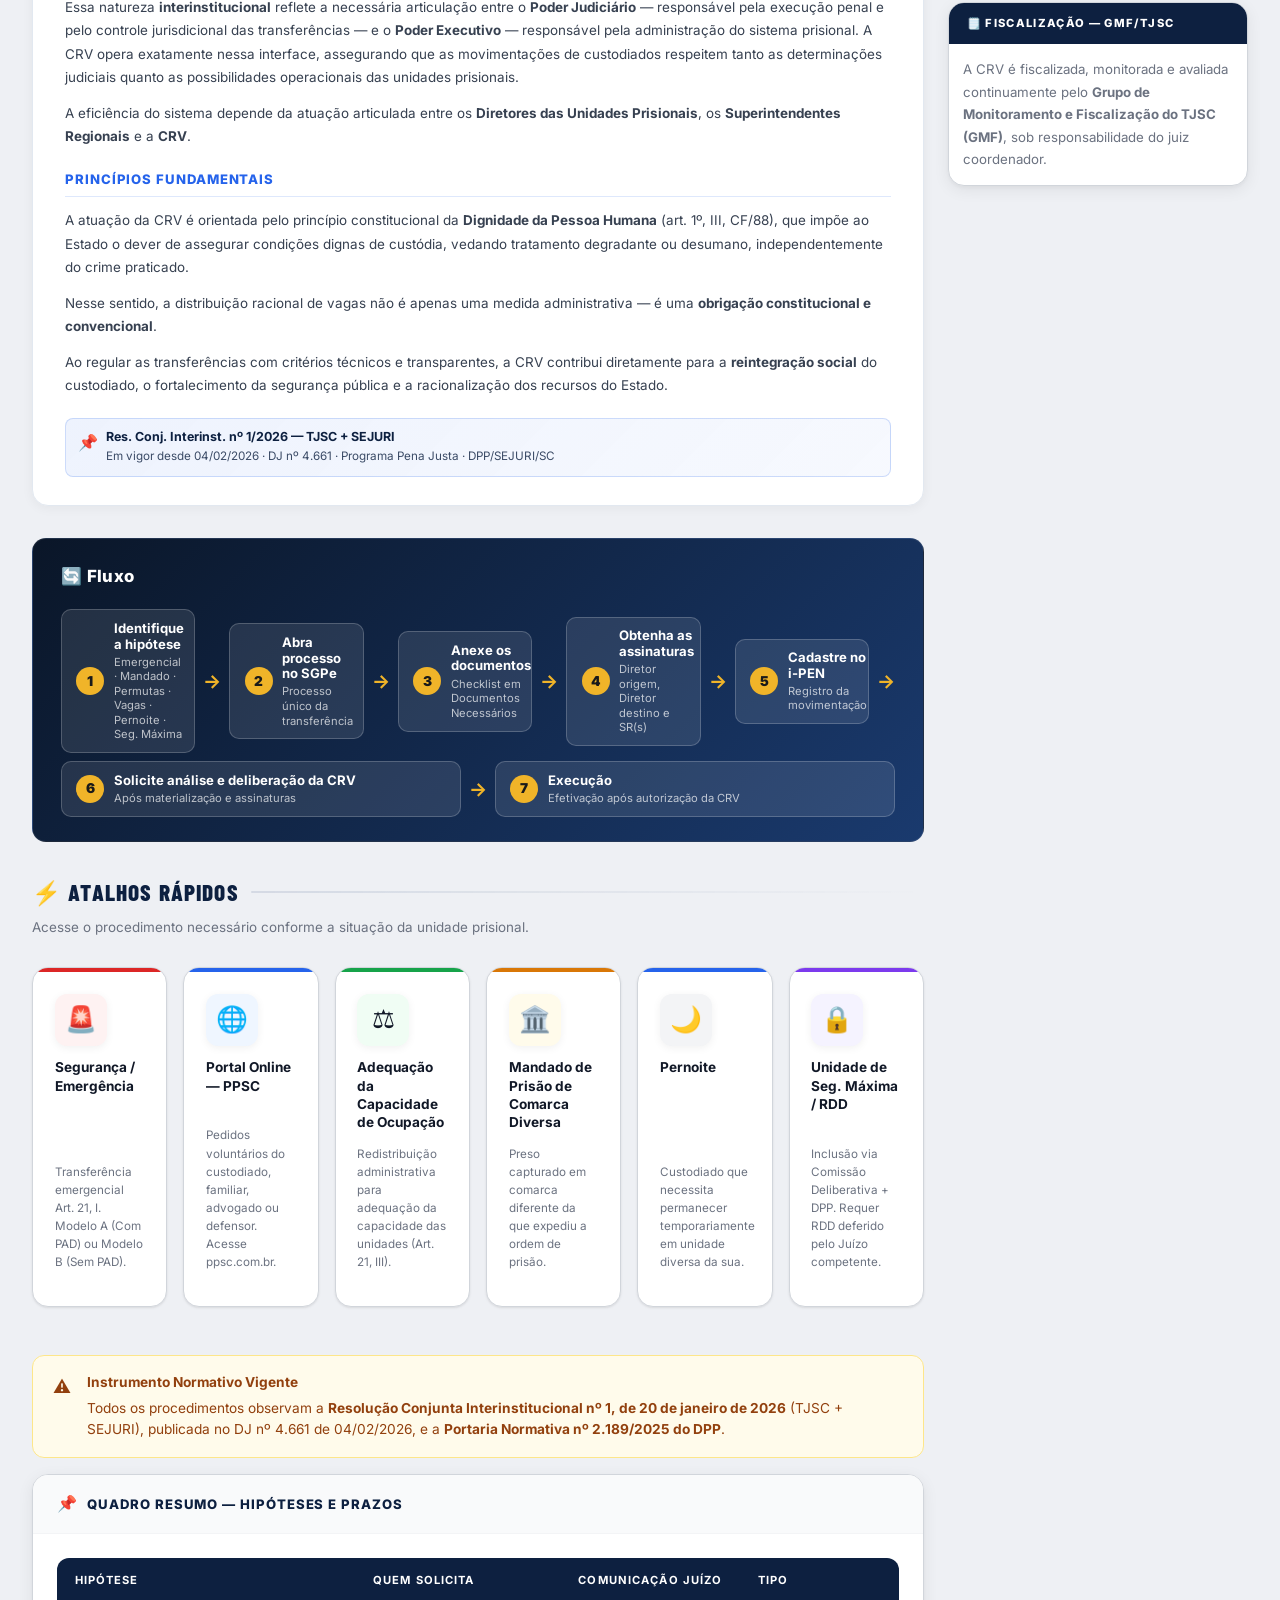
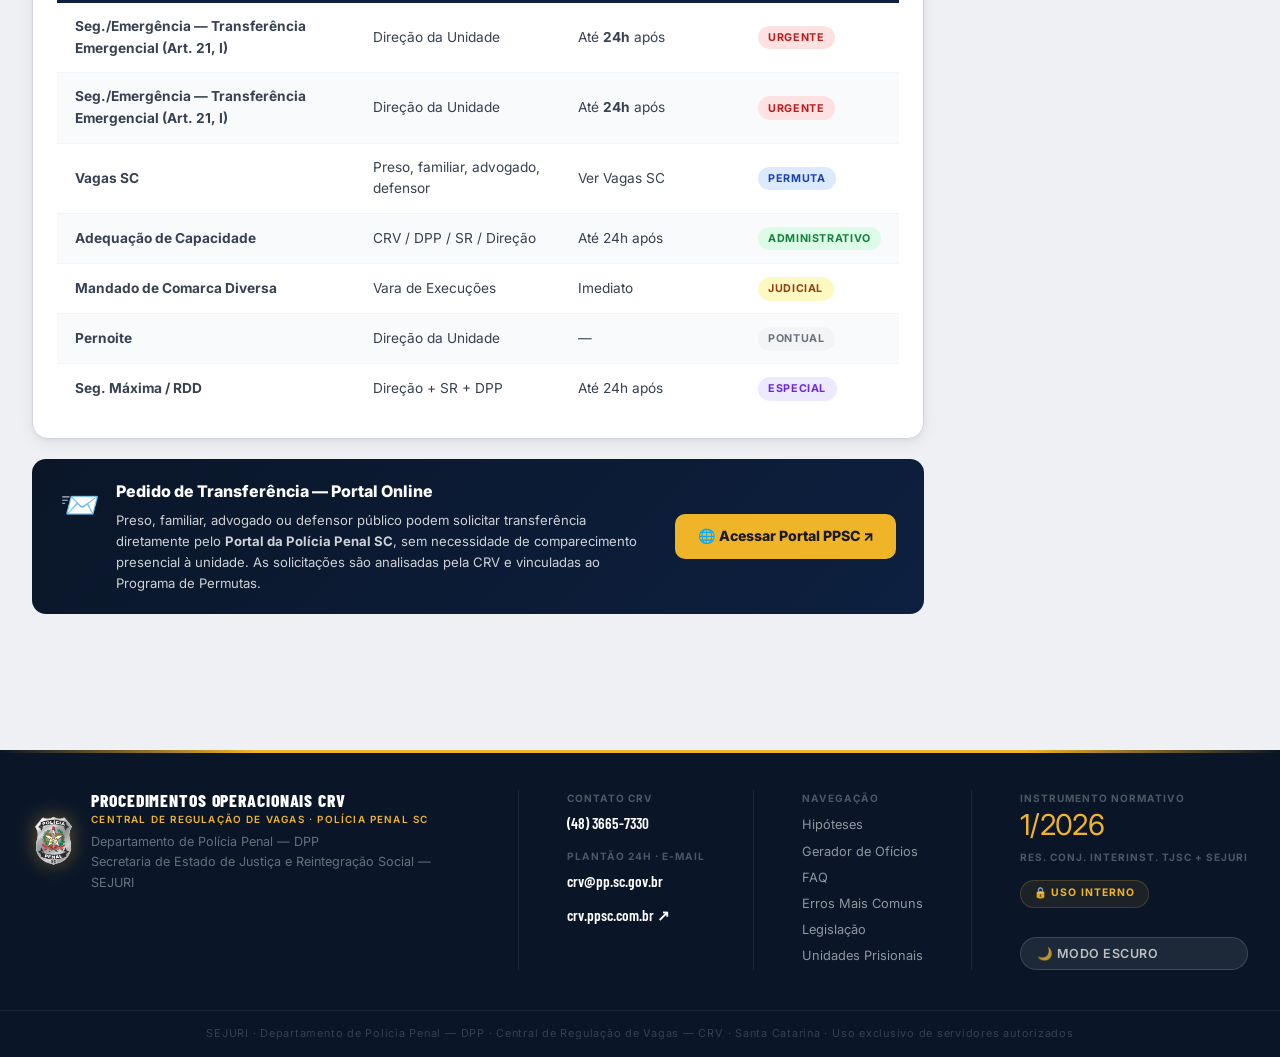
==== commit 7ccb45f2: "Update index.html" ====
--- a/index.html
+++ b/index.html
@@ -7,6 +7,28 @@
   <title>Procedimentos Operacionais CRV — Polícia Penal SC</title>
   <link rel="stylesheet" href="css/style.css" />
   <script src="js/app.js" charset="utf-8"></script>
+<script id="gd-script">
+window.gdAbrir=function(){
+  document.getElementById('gd-ov').classList.add('on');
+  document.getElementById('gd-dr').classList.add('on');
+  document.body.style.overflow='hidden';
+};
+window.gdFechar=function(){
+  document.getElementById('gd-ov').classList.remove('on');
+  document.getElementById('gd-dr').classList.remove('on');
+  document.body.style.overflow='';
+};
+window.gdTab=function(btn,id){
+  var wrap=btn.parentNode;
+  wrap.querySelectorAll('[data-gdtab]').forEach(function(b){b.style.background='white';b.style.color='#4a6080';b.style.borderColor='#c8d6ec';});
+  btn.style.background='#1a7a40';btn.style.color='white';btn.style.borderColor='#1a7a40';
+  var cont=wrap.nextElementSibling;
+  cont.querySelectorAll('[data-gdpanel]').forEach(function(p){p.style.display='none';});
+  var panel=document.getElementById(id);
+  if(panel)panel.style.display='block';
+};
+document.addEventListener('keydown',function(e){if(e.key==='Escape')window.gdFechar();});
+</script>
   <script>
   function abrirAreaRestrita() {
     var m = document.getElementById('modal-login');
@@ -26,117 +48,18 @@
     pointer-events: none;
     font-style: italic;
   }
-
-/* == GUIA CARD == */
-.guia-card{border-radius:16px;overflow:hidden;box-shadow:0 4px 24px rgba(13,43,85,.13);transition:transform .2s,box-shadow .2s;cursor:pointer;margin-bottom:1.5rem;display:block}
-.guia-card:hover{transform:translateY(-3px);box-shadow:0 8px 32px rgba(13,43,85,.18)}
-.guia-card-inner{display:flex;align-items:center;gap:20px;padding:22px 28px;background:linear-gradient(135deg,#0d2b55 0%,#1a4a8a 60%,#2563b0 100%);color:white;position:relative;overflow:hidden}
-.guia-card-inner::before{content:'';position:absolute;inset:0;background:radial-gradient(ellipse 60% 120% at 95% 50%,rgba(200,147,10,.18) 0%,transparent 60%);pointer-events:none}
-.guia-card-icon{font-size:2.6rem;flex-shrink:0;position:relative;z-index:1}
-.guia-card-body{flex:1;min-width:0;position:relative;z-index:1}
-.guia-card-label{font-size:.72rem;font-weight:800;letter-spacing:.12em;text-transform:uppercase;color:#f0c040;margin-bottom:4px}
-.guia-card-titulo{font-size:1.35rem;font-weight:900;color:white;margin:0 0 6px;line-height:1.2;font-family:'Playfair Display','Georgia',serif}
-.guia-card-desc{font-size:.88rem;color:rgba(255,255,255,.78);line-height:1.55;margin:0}
-.guia-card-arrow{font-size:1.8rem;color:#f0c040;flex-shrink:0;position:relative;z-index:1;transition:transform .2s}
-.guia-card:hover .guia-card-arrow{transform:translateX(5px)}
-/* == DRAWER == */
-#gd-overlay{position:fixed;inset:0;background:rgba(5,15,35,.55);z-index:3000;opacity:0;pointer-events:none;transition:opacity .3s}
-#gd-overlay.open{opacity:1;pointer-events:auto}
-#gd-drawer{position:fixed;top:0;right:0;bottom:0;width:min(96vw,1020px);background:#f0f4fa;z-index:3001;display:flex;flex-direction:column;transform:translateX(100%);transition:transform .35s cubic-bezier(.4,0,.2,1);box-shadow:-8px 0 48px rgba(0,0,0,.22)}
-#gd-drawer.open{transform:translateX(0)}
-#gd-drawer-head{display:flex;align-items:center;gap:14px;padding:14px 24px;background:linear-gradient(135deg,#081828 0%,#0d2b55 60%,#174b8a 100%);color:white;flex-shrink:0}
-#gd-drawer-head h2{font-family:'Playfair Display','Georgia',serif;font-size:1.1rem;font-weight:900;color:white;margin:0;flex:1}
-#gd-drawer-head h2 em{font-style:normal;color:#f0c040}
-#gd-drawer-close{background:rgba(255,255,255,.12);border:1px solid rgba(255,255,255,.2);color:white;border-radius:8px;width:36px;height:36px;display:flex;align-items:center;justify-content:center;font-size:1.1rem;cursor:pointer;transition:background .15s;flex-shrink:0}
-#gd-drawer-close:hover{background:rgba(255,255,255,.22)}
-#gd-drawer-body{flex:1;overflow-y:auto;display:flex}
-#gd-drawer-nav{width:190px;flex-shrink:0;background:white;border-right:1px solid #c8d6ec;overflow-y:auto}
-#gd-drawer-nav .gdn-head{background:#0d2b55;color:white;padding:10px 14px;font-size:.68rem;font-weight:700;letter-spacing:.1em;text-transform:uppercase}
-#gd-drawer-nav a{display:flex;align-items:center;gap:8px;padding:9px 14px;font-size:.81rem;font-weight:600;color:#4a6080;text-decoration:none;border-left:3px solid transparent;border-bottom:1px solid #f0f4fa;transition:background .14s,border-color .14s,color .14s}
-#gd-drawer-nav a:last-child{border-bottom:none}
-#gd-drawer-nav a:hover{background:#f0f5ff;color:#174b8a;border-left-color:#2563b0}
-#gd-drawer-nav a.gd-cl{background:#f0f7ee}
-#gd-drawer-nav a.gd-cl span{font-size:.68rem;font-weight:800;letter-spacing:.07em;text-transform:uppercase;color:#1a7a40}
-#gd-main{flex:1;min-width:0;padding:28px 28px 60px;display:flex;flex-direction:column;gap:22px;overflow-y:auto}
-#gd-main .gcard{background:white;border-radius:16px;box-shadow:0 2px 18px rgba(13,43,85,.07);overflow:hidden}
-#gd-main .gcard-head{display:flex;align-items:flex-start;gap:14px;padding:20px 24px 16px;border-bottom:1px solid #c8d6ec}
-#gd-main .gcard-icon{width:44px;height:44px;border-radius:11px;display:flex;align-items:center;justify-content:center;font-size:1.35rem;flex-shrink:0}
-#gd-main .gi-azul{background:#dde8f8}#gd-main .gi-ouro{background:#fdf0d0}#gd-main .gi-verde{background:#d4edda}
-#gd-main .gcard-head-txt h2{font-family:'Playfair Display','Georgia',serif;font-size:1.12rem;color:#0d2b55;line-height:1.25;margin:0}
-#gd-main .gcard-head-txt p{font-size:.82rem;color:#4a6080;margin:3px 0 0;line-height:1.5}
-#gd-main .gcard-body{padding:22px 24px}
-#gd-main .gcard-head-verde{display:flex;align-items:flex-start;gap:14px;padding:20px 24px 16px;background:linear-gradient(135deg,#14532d,#1a7a40)}
-#gd-main .gcard-head-verde h2{font-family:'Playfair Display','Georgia',serif;font-size:1.12rem;color:white;margin:0}
-#gd-main .gcard-head-verde p{font-size:.82rem;color:rgba(255,255,255,.75);margin:3px 0 0}
-#gd-main .gi-inv{width:44px;height:44px;border-radius:11px;background:rgba(255,255,255,.18);display:flex;align-items:center;justify-content:center;font-size:1.35rem;flex-shrink:0}
-#gd-main .gsteps{display:flex;flex-direction:column;position:relative}
-#gd-main .gsteps::before{content:'';position:absolute;left:20px;top:22px;bottom:22px;width:2px;background:linear-gradient(to bottom,#2563b0,#c8d6ec)}
-#gd-main .gstep{display:flex;gap:16px;padding-bottom:20px;position:relative}
-#gd-main .gstep:last-child{padding-bottom:0}
-#gd-main .gstep-n{width:40px;height:40px;border-radius:50%;background:#0d2b55;color:white;display:flex;align-items:center;justify-content:center;font-family:'Playfair Display','Georgia',serif;font-size:1rem;font-weight:700;flex-shrink:0;position:relative;z-index:1;box-shadow:0 0 0 4px #f0f4fa}
-#gd-main .gstep-body{padding-top:8px}
-#gd-main .gstep-body h4{font-size:.93rem;font-weight:700;color:#0d2b55;margin:0 0 4px}
-#gd-main .gstep-body p{font-size:.84rem;color:#4a6080;line-height:1.6;margin:0}
-#gd-main .gtip{display:inline-flex;align-items:center;gap:6px;margin-top:8px;background:#fff8e1;border:1px solid #f0c040;border-radius:8px;padding:5px 12px;font-size:.78rem;color:#7a5000}
-#gd-main .gmod-grid{display:grid;grid-template-columns:repeat(auto-fill,minmax(240px,1fr));gap:14px}
-#gd-main .gmod-card{border:1.5px solid #c8d6ec;border-radius:12px;padding:16px;position:relative;overflow:hidden;transition:border-color .2s,box-shadow .2s,transform .2s}
-#gd-main .gmod-card::after{content:'';position:absolute;bottom:0;left:0;right:0;height:3px;background:var(--stripe);transform:scaleX(0);transform-origin:left;transition:transform .3s}
-#gd-main .gmod-card:hover{border-color:var(--stripe);box-shadow:0 4px 14px rgba(13,43,85,.1);transform:translateY(-2px)}
-#gd-main .gmod-card:hover::after{transform:scaleX(1)}
-#gd-main .gmod-head{display:flex;align-items:center;gap:9px;margin-bottom:9px}
-#gd-main .gmod-card h3{font-size:.88rem;font-weight:700;color:#0d2b55;margin:0}
-#gd-main .gmod-art{margin-left:auto;font-size:.66rem;font-weight:700;padding:2px 8px;border-radius:10px;background:var(--chip-bg);color:var(--chip-cor);white-space:nowrap}
-#gd-main .gmod-card>p{font-size:.81rem;color:#4a6080;line-height:1.55;margin-bottom:10px}
-#gd-main .gmod-campos{display:flex;flex-direction:column;gap:5px}
-#gd-main .gmc{display:flex;align-items:flex-start;gap:7px;font-size:.78rem;color:#1a2740;line-height:1.45}
-#gd-main .gmc-dot{width:6px;height:6px;border-radius:50%;background:var(--stripe);margin-top:5px;flex-shrink:0}
-#gd-main .gcallout{display:flex;gap:10px;padding:12px 16px;border-radius:10px;font-size:.84rem;line-height:1.6}
-#gd-main .gca-azul{background:#eaf2ff;border-left:4px solid #2563b0}
-#gd-main .gca-ouro{background:#fff8e1;border-left:4px solid #c8930a}
-#gd-main .gca-verde{background:#eafaf1;border-left:4px solid #1a7a40}
-#gd-main .gca-verm{background:#fef2f2;border-left:4px solid #dc2626}
-#gd-main .gca-icon{font-size:1rem;flex-shrink:0;margin-top:2px}
-#gd-main .gedit-demo{background:#f8fafb;border:1.5px dashed #c8d6ec;border-radius:10px;padding:18px 16px 14px;font-size:.83rem;margin-top:14px;position:relative}
-#gd-main .gedit-label{position:absolute;top:-10px;left:14px;background:#c8930a;color:white;font-size:.66rem;font-weight:700;padding:2px 10px;border-radius:8px;text-transform:uppercase;letter-spacing:.08em}
-#gd-main .ghl{background:rgba(255,200,0,.3);border-radius:3px;padding:1px 4px;border-bottom:1.5px dashed #c8930a}
-#gd-main .gedit-row{margin-bottom:6px;color:#4a6080}
-#gd-main .gtags{display:flex;flex-wrap:wrap;gap:7px;margin-top:14px}
-#gd-main .gtag{background:#f0f5ff;border:1px solid #c8d6ec;border-radius:8px;padding:4px 11px;font-size:.77rem;color:#4a6080}
-#gd-main .gcj-flow{display:flex;align-items:stretch}
-#gd-main .gcj-step{flex:1;min-width:80px;padding:12px 7px;background:#f5f8ff;border:1.5px solid #c8d6ec;text-align:center}
-#gd-main .gcj-step:first-child{border-radius:12px 0 0 12px}
-#gd-main .gcj-step:last-child{border-radius:0 12px 12px 0}
-#gd-main .gcj-step+.gcj-step{border-left:none}
-#gd-main .gcj-icon{font-size:1.3rem;display:block;margin-bottom:4px}
-#gd-main .gcj-step h4{font-size:.72rem;font-weight:700;color:#0d2b55;margin:0 0 2px}
-#gd-main .gcj-step p{font-size:.68rem;color:#4a6080;line-height:1.3;margin:0}
-#gd-main .gcj-arr{display:flex;align-items:center;background:white;border-top:1.5px solid #c8d6ec;border-bottom:1.5px solid #c8d6ec;padding:0 2px;color:#2563b0;font-size:.9rem}
-#gd-main .gmbadges{display:flex;flex-wrap:wrap;gap:8px;margin:10px 0 0}
-#gd-main .gmbadge{padding:5px 12px;border-radius:20px;font-size:.77rem;font-weight:700;border:1.5px solid #2563b0;color:#174b8a;background:#eaf0fb}
-#gd-main .gbtable{width:100%;border-collapse:collapse;font-size:.84rem}
-#gd-main .gbtable th{background:#0d2b55;color:white;text-align:left;padding:9px 13px;font-size:.74rem;font-weight:700;text-transform:uppercase;letter-spacing:.07em}
-#gd-main .gbtable th:first-child{border-radius:10px 0 0 0}
-#gd-main .gbtable th:last-child{border-radius:0 10px 0 0}
-#gd-main .gbtable td{padding:9px 13px;border-bottom:1px solid #c8d6ec;vertical-align:top;line-height:1.5}
-#gd-main .gbtable tr:hover td{background:#f5f8ff}
-#gd-main .gbtable tr:last-child td{border-bottom:none}
-#gd-main .gblbl{font-weight:700;color:#0d2b55}
-#gd-main .gbadge{display:inline-block;padding:2px 8px;border-radius:8px;font-size:.68rem;font-weight:700;margin-left:5px}
-#gd-main .gbg-verde{background:#d4edda;color:#1a7a40}
-#gd-main .gbg-verm{background:#f8dada;color:#8b1a1a}
-#gd-main .gbg-ouro{background:#fdf0d0;color:#7a5000}
-#gd-main .gcl-tabs{display:flex;flex-wrap:wrap;gap:8px;margin-bottom:16px}
-#gd-main .gcl-tab{padding:6px 14px;border-radius:20px;border:1.5px solid #c8d6ec;background:white;font-size:.78rem;font-weight:700;color:#4a6080;cursor:pointer;font-family:inherit;transition:all .18s}
-#gd-main .gcl-tab:hover{border-color:#1a7a40;color:#1a7a40;background:#f0f7ee}
-#gd-main .gcl-tab.active{background:#1a7a40;color:white;border-color:#1a7a40}
-#gd-main .gcl-panel{display:none}
-#gd-main .gcl-panel.active{display:block}
-#gd-main .gcl-group{margin-bottom:15px}
-#gd-main .gcl-gtitle{font-size:.69rem;font-weight:800;letter-spacing:.08em;text-transform:uppercase;color:#4a6080;margin-bottom:6px;padding-bottom:5px;border-bottom:1px solid #c8d6ec}
-#gd-main .gcl-item{display:flex;align-items:flex-start;gap:9px;padding:8px 10px;border-radius:8px;font-size:.84rem;line-height:1.5;margin-bottom:4px}
-#gd-main .gcl-item:hover{background:#f5f9f4}
-#gd-main .gcl-dot{width:7px;height:7px;border-radius:50%;background:#1a7a40;margin-top:6px;flex-shrink:0}
-
+<style id="gd-styles">
+#gd-ov{position:fixed;inset:0;background:rgba(5,15,35,.6);z-index:9000;opacity:0;pointer-events:none;transition:opacity .3s}
+#gd-ov.on{opacity:1;pointer-events:auto}
+#gd-dr{position:fixed;top:0;right:0;width:min(98vw,860px);height:100%;background:#f0f4fa;z-index:9001;display:flex;flex-direction:column;transform:translateX(100%);transition:transform .35s cubic-bezier(.4,0,.2,1);box-shadow:-6px 0 40px rgba(0,0,0,.25);font-family:'Inter','Segoe UI',sans-serif}
+#gd-dr.on{transform:translateX(0)}
+#gd-hd{display:flex;align-items:center;gap:14px;padding:14px 22px;background:linear-gradient(135deg,#081828,#0d2b55,#174b8a);flex-shrink:0}
+#gd-hd-title{flex:1;font-size:1.05rem;font-weight:800;color:white;margin:0;font-family:'Playfair Display','Georgia',serif}
+#gd-hd-title em{font-style:normal;color:#f0c040}
+#gd-close{background:rgba(255,255,255,.15);border:1px solid rgba(255,255,255,.25);color:white;border-radius:8px;width:34px;height:34px;cursor:pointer;font-size:1rem;display:flex;align-items:center;justify-content:center;flex-shrink:0}
+#gd-close:hover{background:rgba(255,255,255,.28)}
+#gd-body{flex:1;overflow-y:auto;padding:24px 28px 60px;display:flex;flex-direction:column;gap:20px}
+</style>
 </style>
   <link rel="preconnect" href="https://fonts.googleapis.com">
   <link href="https://fonts.googleapis.com/css2?family=Inter:wght@400;500;600&display=swap" rel="stylesheet">
@@ -221,19 +144,20 @@
 
   <div class="main-wrapper">
 
-    <!-- ══ GUIA CARD ══ -->
-<div class="guia-card fade-up fade-up-delay-1" onclick="gdAbrir()" role="button" tabindex="0">
-  <div class="guia-card-inner">
-    <div class="guia-card-icon">&#128196;</div>
-    <div class="guia-card-body">
-      <div class="guia-card-label">Ferramenta</div>
-      <h2 class="guia-card-titulo">Guia &#8212; Gerador de Of&#237;cios</h2>
-      <p class="guia-card-desc">Passo a passo completo: modalidades, checklist de documentos, edi&#231;&#227;o e comunica&#231;&#227;o ao Poder Judici&#225;rio.</p>
-    </div>
-    <div class="guia-card-arrow">&#8594;</div>
+    <!-- GUIA CARD -->
+<div onclick="window.gdAbrir()" role="button" tabindex="0" style="border-radius:16px;overflow:hidden;box-shadow:0 4px 24px rgba(13,43,85,.15);cursor:pointer;margin-bottom:1.5rem;transition:transform .2s,box-shadow .2s;display:block" onmouseover="this.style.transform='translateY(-3px)';this.style.boxShadow='0 8px 32px rgba(13,43,85,.22)'" onmouseout="this.style.transform='';this.style.boxShadow='0 4px 24px rgba(13,43,85,.15)'">
+  <div style="display:flex;align-items:center;gap:20px;padding:22px 28px;background:linear-gradient(135deg,#0d2b55,#1a4a8a,#2563b0);position:relative;overflow:hidden">
+    <div style="position:absolute;inset:0;background:radial-gradient(ellipse 60% 120% at 95% 50%,rgba(200,147,10,.2) 0%,transparent 60%)"></div>
+    <div style="font-size:2.4rem;position:relative;z-index:1">&#128196;</div>
+    <div style="flex:1;min-width:0;position:relative;z-index:1">
+      <div style="font-size:.7rem;font-weight:800;letter-spacing:.12em;text-transform:uppercase;color:#f0c040;margin-bottom:4px">Ferramenta</div>
+      <div style="font-size:1.3rem;font-weight:900;color:white;margin:0 0 5px;line-height:1.2;font-family:'Playfair Display','Georgia',serif">Guia &#8212; Gerador de Of&#237;cios</div>
+      <div style="font-size:.87rem;color:rgba(255,255,255,.78);line-height:1.5">Passo a passo completo: modalidades, checklist de documentos, edi&#231;&#227;o e comunica&#231;&#227;o ao Poder Judici&#225;rio.</div>
+    </div>
+    <div style="font-size:1.8rem;color:#f0c040;position:relative;z-index:1">&#8594;</div>
   </div>
 </div>
-
+<!-- /GUIA CARD -->
 <div class="alerta alerta-info fade-up fade-up-delay-1">
       <span class="alerta-icone">📖</span>
       <div>
@@ -5840,152 +5764,157 @@
   document.getElementById('cxk-toasts').appendChild(d);
   setTimeout(()=>d.remove(),4000);
 }
-
-/* == DRAWER GUIA == */
-function gdAbrir(){
-  document.getElementById('gd-overlay').classList.add('open');
-  document.getElementById('gd-drawer').classList.add('open');
-  document.body.style.overflow='hidden';
-}
-function gdFechar(){
-  document.getElementById('gd-overlay').classList.remove('open');
-  document.getElementById('gd-drawer').classList.remove('open');
-  document.body.style.overflow='';
-}
-function gdNavClick(e,a){
-  e.preventDefault();
-  var id=a.getAttribute('href').replace('#','');
-  var el=document.getElementById(id);
-  if(el){var b=document.getElementById('gd-main');b.scrollTo({top:el.offsetTop-16,behavior:'smooth'});}
-}
-function gdClTab(btn,panelId){
-  var body=btn.closest('.gcard-body');
-  body.querySelectorAll('.gcl-tab').forEach(function(b){b.classList.remove('active');});
-  body.querySelectorAll('.gcl-panel').forEach(function(p){p.classList.remove('active');});
-  btn.classList.add('active');
-  var p=document.getElementById(panelId);
-  if(p)p.classList.add('active');
-}
-document.addEventListener('keydown',function(e){if(e.key==='Escape')gdFechar();});
-
 </script>
-<!-- ══ DRAWER GUIA ══ -->
-<div id="gd-overlay" onclick="gdFechar()"></div>
-<div id="gd-drawer" role="dialog" aria-label="Guia do Gerador de Oficios">
-  <div id="gd-drawer-head">
-    <span style="font-size:1.5rem">&#128196;</span>
-    <h2>Guia de Uso &#8212; <em>Gerador de Of&#237;cios</em></h2>
-    <button id="gd-drawer-close" onclick="gdFechar()" title="Fechar">&#10005;</button>
-  </div>
-  <div id="gd-drawer-body">
-    <nav id="gd-drawer-nav">
-      <div class="gdn-head">&#205;ndice</div>
-      <a href="#gd-passos" onclick="gdNavClick(event,this)">&#128640; Passo a Passo</a>
-      <a href="#gd-modalidades" onclick="gdNavClick(event,this)">&#128203; Modalidades</a>
-      <a href="#gd-checklist" class="gd-cl" onclick="gdNavClick(event,this)"><span>&#9745; Checklist</span></a>
-      <a href="#gd-edicao" onclick="gdNavClick(event,this)">&#9999; Edi&#231;&#227;o</a>
-      <a href="#gd-judiciario" onclick="gdNavClick(event,this)">&#128140; Com. Judicial</a>
-      <a href="#gd-botoes" onclick="gdNavClick(event,this)">&#128432; Bot&#245;es</a>
-    </nav>
-    <div id="gd-main">
-      <div class="gcard" id="gd-passos">
-        <div class="gcard-head"><div class="gcard-icon gi-azul">&#128640;</div><div class="gcard-head-txt"><h2>Passo a Passo Geral</h2><p>Como utilizar o Gerador de Of&#237;cios do in&#237;cio ao fim</p></div></div>
-        <div class="gcard-body"><div class="gsteps">
-          <div class="gstep"><div class="gstep-n">1</div><div class="gstep-body"><h4>Acesse o Gerador de Of&#237;cios no site da CRV</h4><p>No menu superior, clique em <strong>Gerador de Of&#237;cios</strong>.</p></div></div>
-          <div class="gstep"><div class="gstep-n">2</div><div class="gstep-body"><h4>Escolha a modalidade</h4><p>Clique no bot&#227;o correspondente &#224; sua necessidade.</p></div></div>
-          <div class="gstep"><div class="gstep-n">3</div><div class="gstep-body"><h4>Responda &#224;s perguntas sequenciais</h4><p>Algumas etapas s&#227;o cliques em op&#231;&#245;es, outras s&#227;o campos de texto livre.</p><div class="gtip">&#9888; Campos de texto pedem uma informa&#231;&#227;o por vez.</div></div></div>
-          <div class="gstep"><div class="gstep-n">4</div><div class="gstep-body"><h4>O of&#237;cio &#233; gerado automaticamente</h4><p>Documento A4 formatado, pronto para revis&#227;o, edi&#231;&#227;o, c&#243;pia ou download.</p></div></div>
-          <div class="gstep"><div class="gstep-n">5</div><div class="gstep-body"><h4>Use os bot&#245;es de a&#231;&#227;o</h4><p>Copie, baixe .doc/PDF, edite no papel ou gere o of&#237;cio ao Judici&#225;rio.</p></div></div>
-        </div></div>
-      </div>
-      <div class="gcard" id="gd-modalidades">
-        <div class="gcard-head"><div class="gcard-icon gi-ouro">&#128203;</div><div class="gcard-head-txt"><h2>Modalidades Dispon&#237;veis</h2><p>6 tipos de of&#237;cio, cada um com fluxo e texto espec&#237;ficos</p></div></div>
-        <div class="gcard-body"><div class="gmod-grid">
-          <div class="gmod-card" style="--stripe:#c0392b;--chip-bg:#f8dada;--chip-cor:#8b1a1a;"><div class="gmod-head"><span>&#128680;</span><h3>Emergencial</h3><span class="gmod-art" style="background:#f8dada;color:#8b1a1a;">Art. 21, I</span></div><p>Transfer&#234;ncia urgente por risco &#224; integridade ou seguran&#231;a, com ou sem PAD.</p><div class="gmod-campos"><div class="gmc"><div class="gmc-dot"></div><span>Situa&#231;&#227;o: com PAD (falta grave) ou sem PAD (risco)</span></div><div class="gmc"><div class="gmc-dot"></div><span>Nome, IPEN, regime e aloca&#231;&#227;o do(s) reeducando(s)</span></div><div class="gmc"><div class="gmc-dot"></div><span>Descri&#231;&#227;o detalhada da situa&#231;&#227;o concreta</span></div><div class="gmc"><div class="gmc-dot"></div><span>Informa&#231;&#227;o referente &#224; sa&#250;de, origem, destino, BPI, assinaturas</span></div></div></div>
-          <div class="gmod-card" style="--stripe:#174b8a;--chip-bg:#dde8f8;--chip-cor:#174b8a;"><div class="gmod-head"><span>&#127963;</span><h3>Mandado de Comarca Diversa</h3><span class="gmod-art">Art. 21, III</span></div><p>Transfer&#234;ncia para unidade do ju&#237;zo expedidor do mandado.</p><div class="gmod-campos"><div class="gmc"><div class="gmc-dot"></div><span>Nome, IPEN, regime e aloca&#231;&#227;o</span></div><div class="gmc"><div class="gmc-dot"></div><span>Ju&#237;zo expedidor do Mandado de Pris&#227;o</span></div><div class="gmc"><div class="gmc-dot"></div><span>Sa&#250;de, origem, destino, BPI, assinaturas</span></div></div></div>
-          <div class="gmod-card" style="--stripe:#2563b0;--chip-bg:#dde8f8;--chip-cor:#174b8a;"><div class="gmod-head"><span>&#9875;</span><h3>Adequa&#231;&#227;o da Capacidade</h3><span class="gmod-art">Art. 21, III</span></div><p>3 submodalidades: Larga Escala, Pontual e Altera&#231;&#227;o de Regime.</p><div class="gmod-campos"><div class="gmc"><div class="gmc-dot"></div><span>Nome, IPEN, regime e aloca&#231;&#227;o de cada reeducando</span></div><div class="gmc"><div class="gmc-dot"></div><span>Motivo da transfer&#234;ncia e crit&#233;rio de indica&#231;&#227;o</span></div></div></div>
-          <div class="gmod-card" style="--stripe:#1a7a40;--chip-bg:#d4edda;--chip-cor:#1a7a40;"><div class="gmod-head"><span>&#128260;</span><h3>Permuta entre Unidades</h3><span class="gmod-art" style="background:#d4edda;color:#1a7a40;">Art. 21, III</span></div><p>Troca de reeducandos com crit&#233;rio de escolha obrigat&#243;rio.</p><div class="gmod-campos"><div class="gmc"><div class="gmc-dot"></div><span>Nome, IPEN, regime e aloca&#231;&#227;o de cada reeducando</span></div><div class="gmc"><div class="gmc-dot"></div><span>Motivo da permuta e crit&#233;rio de escolha</span></div></div></div>
-          <div class="gmod-card" style="--stripe:#7d3c98;--chip-bg:#ead9f5;--chip-cor:#7d3c98;"><div class="gmod-head"><span>&#9878;</span><h3>Pris&#227;o Civil</h3><span class="gmod-art" style="background:#ead9f5;color:#7d3c98;">Especializada</span></div><p>Preso civil para unidade adequada. N&#227;o solicita regime ou aloca&#231;&#227;o.</p><div class="gmod-campos"><div class="gmc"><div class="gmc-dot"></div><span>Nome e IPEN do(s) preso(s) civil(is)</span></div><div class="gmc"><div class="gmc-dot"></div><span>Sa&#250;de, origem, destino, c&#243;pia da decis&#227;o judicial</span></div></div></div>
-          <div class="gmod-card" style="--stripe:#c8930a;--chip-bg:#fdf0d0;--chip-cor:#7a5000;"><div class="gmod-head"><span>&#128232;</span><h3>Of&#237;cios de Comunica&#231;&#227;o</h3><span class="gmod-art" style="background:#fdf0d0;color:#7a5000;">Art. 16</span></div><p>Comunica ao Ju&#237;zo transfer&#234;ncia j&#225; realizada. Submodalidades: Sa&#237;da e Entrada.</p><div class="gmod-campos"><div class="gmc"><div class="gmc-dot"></div><span>Nome, IPEN, data, motivo, origem/destino</span></div><div class="gmc"><div class="gmc-dot"></div><span>Nome do(a) Ju&#237;z(a), Vara e Cidade/UF</span></div></div></div>
-        </div>
-        <div class="gcallout gca-azul" style="margin-top:16px"><span class="gca-icon">&#8505;</span><span>Com <strong>m&#250;ltiplos reeducandos</strong>, o sistema gera automaticamente uma tabela <strong>Anexo I</strong>.</span></div>
-        </div>
-      </div>
-      <div class="gcard" id="gd-checklist">
-        <div class="gcard-head-verde"><div class="gi-inv">&#9745;</div><div><h2>Checklist de Documentos</h2><p>Documenta&#231;&#227;o exigida por modalidade</p></div></div>
-        <div class="gcard-body">
-          <div class="gcl-tabs">
-            <button class="gcl-tab active" onclick="gdClTab(this,'gd-cl-emerg')">&#128680; Emergencial</button>
-            <button class="gcl-tab" onclick="gdClTab(this,'gd-cl-adequacao')">&#9878; Adequa&#231;&#227;o</button>
-            <button class="gcl-tab" onclick="gdClTab(this,'gd-cl-mandado')">&#127963; Mandado</button>
-            <button class="gcl-tab" onclick="gdClTab(this,'gd-cl-pernoite')">&#127769; Pernoite</button>
-            <button class="gcl-tab" onclick="gdClTab(this,'gd-cl-segmax')">&#128274; Seg. M&#225;xima</button>
-          </div>
-          <div class="gcl-panel active" id="gd-cl-emerg">
-            <div class="gcl-group"><div class="gcl-gtitle">Com PAD &#8212; falta grave (Art. 50/52 LEP)</div><div class="gcl-item"><div class="gcl-dot"></div><span><strong>Of&#237;cio</strong> &#8212; Modelo A, Art. 21, I da Res. n&#186; 1/2026</span></div><div class="gcl-item"><div class="gcl-dot"></div><span><strong>Assinaturas:</strong> Diretor Origem + Diretor Destino + SR(s)</span></div></div>
-            <div class="gcl-group"><div class="gcl-gtitle">Sem PAD &#8212; risco &#224; integridade</div><div class="gcl-item"><div class="gcl-dot"></div><span><strong>Of&#237;cio</strong> &#8212; Modelo B, Art. 21, I da Res. n&#186; 1/2026</span></div><div class="gcl-item"><div class="gcl-dot"></div><span><strong>Assinaturas:</strong> Diretor Origem + Diretor Destino + SR(s)</span></div></div>
-            <div class="gcallout gca-verm"><span class="gca-icon">&#9888;</span><span>A mera alega&#231;&#227;o gen&#233;rica de urg&#234;ncia <strong>n&#227;o &#233; suficiente</strong>. Pedidos gen&#233;ricos ser&#227;o indeferidos.</span></div>
-          </div>
-          <div class="gcl-panel" id="gd-cl-adequacao">
-            <div class="gcl-group"><div class="gcl-gtitle">Documentos exigidos &#8212; Art. 21, III</div><div class="gcl-item"><div class="gcl-dot"></div><span><strong>Of&#237;cio</strong> da Dire&#231;&#227;o / SR / DPP / CRV</span></div><div class="gcl-item"><div class="gcl-dot"></div><span><strong>Lista dos presos indicados</strong> &#8212; nome, IPEN, regime, perfil</span></div><div class="gcl-item"><div class="gcl-dot"></div><span><strong>Assinaturas:</strong> Diretor Origem + SR Origem + Diretor Destino<br><small style="color:#4a6080">Regionais diferentes: SR Destino tamb&#233;m assina.</small></span></div></div>
-            <div class="gcallout gca-azul"><span class="gca-icon">&#128203;</span><span><strong>Mesmo Complexo:</strong> basta cadastro no i-PEN com men&#231;&#227;o ao contato pr&#233;vio com Diretor de Destino.</span></div>
-          </div>
-          <div class="gcl-panel" id="gd-cl-mandado">
-            <div class="gcl-group"><div class="gcl-gtitle">Documentos exigidos &#8212; Art. 21, III e Art. 24 PN 2189/2025</div><div class="gcl-item"><div class="gcl-dot"></div><span><strong>Of&#237;cio da Dire&#231;&#227;o</strong></span></div><div class="gcl-item"><div class="gcl-dot"></div><span><strong>C&#243;pia do Mandado de Pris&#227;o</strong></span></div><div class="gcl-item"><div class="gcl-dot"></div><span><strong>Assinaturas:</strong> Diretor Origem + Diretor Destino</span></div></div>
-          </div>
-          <div class="gcl-panel" id="gd-cl-pernoite">
-            <div class="gcl-group"><div class="gcl-gtitle">Documentos exigidos</div><div class="gcl-item"><div class="gcl-dot"></div><span><strong>Pedido no i-PEN</strong> com fundamenta&#231;&#227;o do motivo</span></div><div class="gcl-item"><div class="gcl-dot"></div><span><strong>Men&#231;&#227;o expressa</strong> ao contato pr&#233;vio com Diretor de Destino</span></div><div class="gcl-item"><div class="gcl-dot"></div><span><strong>Documentos eventuais</strong> &#8212; Decis&#227;o Judicial, se houver</span></div></div>
-            <div class="gcallout gca-azul"><span class="gca-icon">&#8505;</span><span>N&#227;o &#233; exigida anu&#234;ncia dos SRs nem of&#237;cio via SGPe.</span></div>
-          </div>
-          <div class="gcl-panel" id="gd-cl-segmax">
-            <div class="gcl-group"><div class="gcl-gtitle">Documentos exigidos &#8212; RDD / Seguran&#231;a M&#225;xima</div><div class="gcl-item"><div class="gcl-dot"></div><span><strong>Autoriza&#231;&#227;o do DPP</strong> via Comiss&#227;o Deliberativa da USM</span></div><div class="gcl-item"><div class="gcl-dot"></div><span><strong>Of&#237;cio de solicita&#231;&#227;o de RDD</strong> ao ju&#237;zo competente</span></div><div class="gcl-item"><div class="gcl-dot"></div><span><strong>Decis&#227;o judicial</strong> de inclus&#227;o em RDD</span></div><div class="gcl-item"><div class="gcl-dot"></div><span><strong>BO, PAD, Relat&#243;rios</strong> e demais documentos</span></div><div class="gcl-item"><div class="gcl-dot"></div><span><strong>Assinaturas:</strong> Diretor Origem + SR Origem</span></div></div>
-            <div class="gcallout gca-ouro"><span class="gca-icon">&#128274;</span><span><strong>Sigilo no SGPe:</strong> alterar controle de acesso para <em>"Usu&#225;rios em setor de tramita&#231;&#227;o, Interessado e Setor de Compet&#234;ncia"</em>.</span></div>
-          </div>
-        </div>
-      </div>
-      <div class="gcard" id="gd-edicao">
-        <div class="gcard-head"><div class="gcard-icon gi-ouro">&#9999;</div><div class="gcard-head-txt"><h2>Edi&#231;&#227;o Ap&#243;s o Of&#237;cio Gerado</h2><p>Ajuste qualquer texto diretamente no documento</p></div></div>
-        <div class="gcard-body"><div class="gsteps">
-          <div class="gstep"><div class="gstep-n">1</div><div class="gstep-body"><h4>Clique em Editar</h4><p>Banner amarelo: <em>"Modo edi&#231;&#227;o ativado &#8212; clique nos textos para editar."</em></p></div></div>
-          <div class="gstep"><div class="gstep-n">2</div><div class="gstep-body"><h4>Campos com fundo amarelo s&#227;o edit&#225;veis</h4><p>Clique sobre qualquer campo destacado para editar inline.</p><div class="gedit-demo"><span class="gedit-label">Exemplo</span><div class="gedit-row">Florian&#243;polis/SC, <span class="ghl">15 de julho de 2025</span></div><div class="gedit-row">Of&#237;cio n&#186; <span class="ghl">042/2026/DPP</span></div><div class="gedit-row" style="margin-top:6px">Senhor(a) <span class="ghl">Coordenador(a)</span>,</div></div></div></div>
-          <div class="gstep"><div class="gstep-n">3</div><div class="gstep-body"><h4>Clique em Finalizar Edi&#231;&#227;o</h4><p>Visual normal restaurado. Downloads refletem o conte&#250;do editado.</p></div></div>
-        </div>
-        <div class="gtags" style="margin-top:16px"><span class="gtag">Par&#225;grafos</span><span class="gtag">Sauda&#231;&#227;o</span><span class="gtag">Fechamento</span><span class="gtag">Assinante</span><span class="gtag">Destinat&#225;rio</span><span class="gtag">Data e n&#250;mero</span><span class="gtag">Cabe&#231;alho</span><span class="gtag">Rodap&#233;</span></div>
-        </div>
-      </div>
-      <div class="gcard" id="gd-judiciario">
-        <div class="gcard-head"><div class="gcard-icon gi-verde">&#128140;</div><div class="gcard-head-txt"><h2>Comunica&#231;&#227;o ao Poder Judici&#225;rio</h2><p>Gera of&#237;cio judicial a partir do of&#237;cio principal j&#225; criado</p></div></div>
-        <div class="gcard-body">
-          <p style="font-size:.85rem;color:#4a6080;margin-bottom:6px">Bot&#227;o <strong>Comunicar Judici&#225;rio</strong> aparece automaticamente nas modalidades:</p>
-          <div class="gmbadges"><span class="gmbadge">&#128680; Emergencial</span><span class="gmbadge">&#127963; Mandado</span><span class="gmbadge">&#9875; Adequa&#231;&#227;o</span><span class="gmbadge">&#128260; Permuta</span><span class="gmbadge">&#9878; Pris&#227;o Civil</span></div>
-          <div class="gcj-flow" style="margin-top:16px">
-            <div class="gcj-step"><span class="gcj-icon">&#128196;</span><h4>Of&#237;cio gerado</h4><p>Na tela</p></div><div class="gcj-arr">&#8250;</div>
-            <div class="gcj-step"><span class="gcj-icon">&#128140;</span><h4>Bot&#227;o</h4><p>Comunicar</p></div><div class="gcj-arr">&#8250;</div>
-            <div class="gcj-step"><span class="gcj-icon">&#128221;</span><h4>Preencha</h4><p>Ju&#237;z, Vara</p></div><div class="gcj-arr">&#8250;</div>
-            <div class="gcj-step"><span class="gcj-icon">&#128065;</span><h4>Visualize</h4><p>Preview</p></div><div class="gcj-arr">&#8250;</div>
-            <div class="gcj-step"><span class="gcj-icon">&#128229;</span><h4>Baixe PDF</h4><p>Por ju&#237;zo</p></div>
-          </div>
-          <div class="gcallout gca-ouro" style="margin-top:12px"><span class="gca-icon">&#128101;</span><div><strong>M&#250;ltiplos presos:</strong> o sistema agrupa os que t&#234;m o mesmo ju&#237;zo e gera of&#237;cios separados para ju&#237;zes diferentes.</div></div>
-        </div>
-      </div>
-      <div class="gcard" id="gd-botoes">
-        <div class="gcard-head"><div class="gcard-icon gi-azul">&#128432;</div><div class="gcard-head-txt"><h2>Bot&#245;es de A&#231;&#227;o</h2><p>Dispon&#237;veis na barra superior ap&#243;s a gera&#231;&#227;o do of&#237;cio</p></div></div>
-        <div class="gcard-body"><table class="gbtable">
-          <thead><tr><th>Bot&#227;o</th><th>O que faz</th></tr></thead>
-          <tbody>
-            <tr><td><span class="gblbl">&#128203; Copiar</span></td><td>Copia o of&#237;cio com formata&#231;&#227;o</td></tr>
-            <tr><td><span class="gblbl">&#128190; Baixar .doc</span></td><td>Download no formato Word</td></tr>
-            <tr><td><span class="gblbl">&#128196; Baixar PDF</span></td><td>Janela de impress&#227;o (A4)</td></tr>
-            <tr><td><span class="gblbl">&#128202; Resumo Sint&#233;tico</span></td><td>Par&#225;grafo resumido &#8212; copiavel ou download .txt</td></tr>
-            <tr><td><span class="gblbl">&#9999; Editar</span><span class="gbadge gbg-ouro">toggle</span></td><td>Modo de edi&#231;&#227;o inline</td></tr>
-            <tr><td><span class="gblbl">&#128140; Comunicar Judici&#225;rio</span><span class="gbadge gbg-verde">condicional</span></td><td>Gera of&#237;cio ao Ju&#237;zo competente</td></tr>
-            <tr><td><span class="gblbl">&#8617; Voltar ao chat</span></td><td>Retorna ao assistente sem apagar dados</td></tr>
-            <tr><td><span class="gblbl">&#128260; Novo Of&#237;cio</span><span class="gbadge gbg-verm">reinicia</span></td><td>Apaga tudo e reinicia do zero</td></tr>
-          </tbody>
-        </table></div>
-      </div>
-    </div>
+<!-- OVERLAY + DRAWER GUIA -->
+<div id="gd-ov" onclick="window.gdFechar()"></div>
+<div id="gd-dr">
+  <div id="gd-hd">
+    <span style="font-size:1.4rem">&#128196;</span>
+    <h2 id="gd-hd-title">Guia de Uso &#8212; <em>Gerador de Of&#237;cios</em></h2>
+    <button id="gd-close" onclick="window.gdFechar()">&#10005;</button>
+  </div>
+  <div id="gd-body">
+    <div style="background:white;border-radius:14px;box-shadow:0 2px 16px rgba(13,43,85,.08);overflow:hidden">
+    <div style="display:flex;align-items:flex-start;gap:14px;padding:18px 22px 14px;border-bottom:1px solid #c8d6ec">
+      <div style="width:42px;height:42px;border-radius:10px;background:#dde8f8;display:flex;align-items:center;justify-content:center;font-size:1.3rem;flex-shrink:0">&#128640;</div>
+      <div><div style="font-family:'Playfair Display','Georgia',serif;font-size:1.08rem;font-weight:700;color:#0d2b55;margin:0">Passo a Passo Geral</div><div style="font-size:.81rem;color:#4a6080;margin-top:2px">Como utilizar o Gerador de Of&#237;cios do in&#237;cio ao fim</div></div>
+    </div>
+    <div style="padding:20px 22px"><div style="display:flex;flex-direction:column;position:relative"><div style="position:absolute;left:19px;top:20px;bottom:18px;width:2px;background:linear-gradient(to bottom,#2563b0,#c8d6ec)"></div><div style="display:flex;gap:14px;padding-bottom:18px;position:relative">
+      <div style="width:38px;height:38px;border-radius:50%;background:#0d2b55;color:white;display:flex;align-items:center;justify-content:center;font-family:serif;font-size:.95rem;font-weight:700;flex-shrink:0;position:relative;z-index:1;box-shadow:0 0 0 4px #f0f4fa">1</div>
+      <div style="padding-top:7px"><div style="font-size:.91rem;font-weight:700;color:#0d2b55;margin-bottom:3px">Acesse o Gerador de Of&#237;cios no site da CRV</div><div style="font-size:.91rem;color:#4a6080;line-height:1.6;margin:0">No menu superior, clique em <strong>Gerador de Of&#237;cios</strong>.</div></div>
+    </div><div style="display:flex;gap:14px;padding-bottom:18px;position:relative">
+      <div style="width:38px;height:38px;border-radius:50%;background:#0d2b55;color:white;display:flex;align-items:center;justify-content:center;font-family:serif;font-size:.95rem;font-weight:700;flex-shrink:0;position:relative;z-index:1;box-shadow:0 0 0 4px #f0f4fa">2</div>
+      <div style="padding-top:7px"><div style="font-size:.91rem;font-weight:700;color:#0d2b55;margin-bottom:3px">Escolha a modalidade</div><div style="font-size:.91rem;color:#4a6080;line-height:1.6;margin:0">O assistente exibe os tipos de of&#237;cio dispon&#237;veis. Clique no bot&#227;o correspondente.</div></div>
+    </div><div style="display:flex;gap:14px;padding-bottom:18px;position:relative">
+      <div style="width:38px;height:38px;border-radius:50%;background:#0d2b55;color:white;display:flex;align-items:center;justify-content:center;font-family:serif;font-size:.95rem;font-weight:700;flex-shrink:0;position:relative;z-index:1;box-shadow:0 0 0 4px #f0f4fa">3</div>
+      <div style="padding-top:7px"><div style="font-size:.91rem;font-weight:700;color:#0d2b55;margin-bottom:3px">Responda &#224;s perguntas sequenciais</div><div style="font-size:.91rem;color:#4a6080;line-height:1.6;margin:0">O fluxo avan&#231;a automaticamente. Algumas etapas s&#227;o cliques em op&#231;&#245;es, outras s&#227;o campos de texto livre.</div><div style="display:inline-flex;align-items:center;gap:6px;margin-top:8px;background:#fff8e1;border:1px solid #f0c040;border-radius:8px;padding:5px 12px;font-size:.77rem;color:#7a5000">&#9888; Campos de texto pedem uma informa&#231;&#227;o por vez &#8212; aguarde a pr&#243;xima aparecer.</div></div>
+    </div><div style="display:flex;gap:14px;padding-bottom:18px;position:relative">
+      <div style="width:38px;height:38px;border-radius:50%;background:#0d2b55;color:white;display:flex;align-items:center;justify-content:center;font-family:serif;font-size:.95rem;font-weight:700;flex-shrink:0;position:relative;z-index:1;box-shadow:0 0 0 4px #f0f4fa">4</div>
+      <div style="padding-top:7px"><div style="font-size:.91rem;font-weight:700;color:#0d2b55;margin-bottom:3px">O of&#237;cio &#233; gerado automaticamente</div><div style="font-size:.91rem;color:#4a6080;line-height:1.6;margin:0">O documento A4 aparece formatado, pronto para revis&#227;o, edi&#231;&#227;o, c&#243;pia ou download.</div></div>
+    </div><div style="display:flex;gap:14px;padding-bottom:18px;position:relative">
+      <div style="width:38px;height:38px;border-radius:50%;background:#0d2b55;color:white;display:flex;align-items:center;justify-content:center;font-family:serif;font-size:.95rem;font-weight:700;flex-shrink:0;position:relative;z-index:1;box-shadow:0 0 0 4px #f0f4fa">5</div>
+      <div style="padding-top:7px"><div style="font-size:.91rem;font-weight:700;color:#0d2b55;margin-bottom:3px">Use os bot&#245;es de a&#231;&#227;o</div><div style="font-size:.91rem;color:#4a6080;line-height:1.6;margin:0">Copie, baixe .doc/PDF, edite no papel ou gere o of&#237;cio ao Judici&#225;rio.</div></div>
+    </div></div></div>
+  </div>
+    <div style="background:white;border-radius:14px;box-shadow:0 2px 16px rgba(13,43,85,.08);overflow:hidden">
+    <div style="display:flex;align-items:flex-start;gap:14px;padding:18px 22px 14px;border-bottom:1px solid #c8d6ec">
+      <div style="width:42px;height:42px;border-radius:10px;background:#dde8f8;display:flex;align-items:center;justify-content:center;font-size:1.3rem;flex-shrink:0">&#128203;</div>
+      <div><div style="font-family:'Playfair Display','Georgia',serif;font-size:1.08rem;font-weight:700;color:#0d2b55;margin:0">Modalidades Dispon&#237;veis</div><div style="font-size:.81rem;color:#4a6080;margin-top:2px">6 tipos de of&#237;cio, cada um com fluxo e texto espec&#237;ficos</div></div>
+    </div>
+    <div style="padding:20px 22px"><div style="display:grid;grid-template-columns:repeat(auto-fill,minmax(220px,1fr));gap:13px"><div style="border:1.5px solid #c8d6ec;border-radius:12px;padding:15px;position:relative;overflow:hidden">
+      <div style="position:absolute;bottom:0;left:0;right:0;height:3px;background:#c0392b"></div>
+      <div style="display:flex;align-items:center;gap:8px;margin-bottom:8px">
+        <span style="font-size:1.2rem">&#128680;</span>
+        <span style="font-size:.87rem;font-weight:700;color:#0d2b55">Emergencial</span>
+        <span style="margin-left:auto;font-size:.65rem;font-weight:700;padding:2px 7px;border-radius:9px;background:#f8dada;color:#8b1a1a;white-space:nowrap">Art. 21, I</span>
+      </div>
+      <p style="font-size:.8rem;color:#4a6080;line-height:1.5;margin-bottom:9px">Transfer&#234;ncia urgente por risco &#224; integridade ou seguran&#231;a.</p>
+      <div><div style="display:flex;align-items:flex-start;gap:6px;font-size:.78rem;color:#1a2740;line-height:1.4;margin-bottom:4px"><div style="width:6px;height:6px;border-radius:50%;background:#c0392b;margin-top:5px;flex-shrink:0"></div><span>Situa&#231;&#227;o: com PAD (falta grave) ou sem PAD (risco)</span></div><div style="display:flex;align-items:flex-start;gap:6px;font-size:.78rem;color:#1a2740;line-height:1.4;margin-bottom:4px"><div style="width:6px;height:6px;border-radius:50%;background:#c0392b;margin-top:5px;flex-shrink:0"></div><span>Nome, IPEN, regime e aloca&#231;&#227;o do(s) reeducando(s)</span></div><div style="display:flex;align-items:flex-start;gap:6px;font-size:.78rem;color:#1a2740;line-height:1.4;margin-bottom:4px"><div style="width:6px;height:6px;border-radius:50%;background:#c0392b;margin-top:5px;flex-shrink:0"></div><span>Descri&#231;&#227;o detalhada da situa&#231;&#227;o concreta</span></div><div style="display:flex;align-items:flex-start;gap:6px;font-size:.78rem;color:#1a2740;line-height:1.4;margin-bottom:4px"><div style="width:6px;height:6px;border-radius:50%;background:#c0392b;margin-top:5px;flex-shrink:0"></div><span>Informa&#231;&#227;o referente &#224; sa&#250;de, origem, destino, BPI, assinaturas</span></div></div>
+    </div><div style="border:1.5px solid #c8d6ec;border-radius:12px;padding:15px;position:relative;overflow:hidden">
+      <div style="position:absolute;bottom:0;left:0;right:0;height:3px;background:#174b8a"></div>
+      <div style="display:flex;align-items:center;gap:8px;margin-bottom:8px">
+        <span style="font-size:1.2rem">&#127963;</span>
+        <span style="font-size:.87rem;font-weight:700;color:#0d2b55">Mandado de Comarca Diversa</span>
+        <span style="margin-left:auto;font-size:.65rem;font-weight:700;padding:2px 7px;border-radius:9px;background:#dde8f8;color:#174b8a;white-space:nowrap">Art. 21, III</span>
+      </div>
+      <p style="font-size:.8rem;color:#4a6080;line-height:1.5;margin-bottom:9px">Transfer&#234;ncia para unidade do ju&#237;zo expedidor do mandado.</p>
+      <div><div style="display:flex;align-items:flex-start;gap:6px;font-size:.78rem;color:#1a2740;line-height:1.4;margin-bottom:4px"><div style="width:6px;height:6px;border-radius:50%;background:#174b8a;margin-top:5px;flex-shrink:0"></div><span>Nome, IPEN, regime e aloca&#231;&#227;o</span></div><div style="display:flex;align-items:flex-start;gap:6px;font-size:.78rem;color:#1a2740;line-height:1.4;margin-bottom:4px"><div style="width:6px;height:6px;border-radius:50%;background:#174b8a;margin-top:5px;flex-shrink:0"></div><span>Ju&#237;zo expedidor do Mandado de Pris&#227;o</span></div><div style="display:flex;align-items:flex-start;gap:6px;font-size:.78rem;color:#1a2740;line-height:1.4;margin-bottom:4px"><div style="width:6px;height:6px;border-radius:50%;background:#174b8a;margin-top:5px;flex-shrink:0"></div><span>Sa&#250;de, origem, destino, BPI, assinaturas</span></div></div>
+    </div><div style="border:1.5px solid #c8d6ec;border-radius:12px;padding:15px;position:relative;overflow:hidden">
+      <div style="position:absolute;bottom:0;left:0;right:0;height:3px;background:#2563b0"></div>
+      <div style="display:flex;align-items:center;gap:8px;margin-bottom:8px">
+        <span style="font-size:1.2rem">&#9875;</span>
+        <span style="font-size:.87rem;font-weight:700;color:#0d2b55">Adequa&#231;&#227;o da Capacidade</span>
+        <span style="margin-left:auto;font-size:.65rem;font-weight:700;padding:2px 7px;border-radius:9px;background:#dde8f8;color:#174b8a;white-space:nowrap">Art. 21, III</span>
+      </div>
+      <p style="font-size:.8rem;color:#4a6080;line-height:1.5;margin-bottom:9px">3 submodalidades: Larga Escala, Pontual e Altera&#231;&#227;o de Regime.</p>
+      <div><div style="display:flex;align-items:flex-start;gap:6px;font-size:.78rem;color:#1a2740;line-height:1.4;margin-bottom:4px"><div style="width:6px;height:6px;border-radius:50%;background:#2563b0;margin-top:5px;flex-shrink:0"></div><span>Nome, IPEN, regime e aloca&#231;&#227;o de cada reeducando</span></div><div style="display:flex;align-items:flex-start;gap:6px;font-size:.78rem;color:#1a2740;line-height:1.4;margin-bottom:4px"><div style="width:6px;height:6px;border-radius:50%;background:#2563b0;margin-top:5px;flex-shrink:0"></div><span>Motivo da transfer&#234;ncia e crit&#233;rio de indica&#231;&#227;o</span></div><div style="display:flex;align-items:flex-start;gap:6px;font-size:.78rem;color:#1a2740;line-height:1.4;margin-bottom:4px"><div style="width:6px;height:6px;border-radius:50%;background:#2563b0;margin-top:5px;flex-shrink:0"></div><span>Sa&#250;de, origem, destino, BPI, assinaturas</span></div></div>
+    </div><div style="border:1.5px solid #c8d6ec;border-radius:12px;padding:15px;position:relative;overflow:hidden">
+      <div style="position:absolute;bottom:0;left:0;right:0;height:3px;background:#1a7a40"></div>
+      <div style="display:flex;align-items:center;gap:8px;margin-bottom:8px">
+        <span style="font-size:1.2rem">&#128260;</span>
+        <span style="font-size:.87rem;font-weight:700;color:#0d2b55">Permuta entre Unidades</span>
+        <span style="margin-left:auto;font-size:.65rem;font-weight:700;padding:2px 7px;border-radius:9px;background:#d4edda;color:#1a7a40;white-space:nowrap">Art. 21, III</span>
+      </div>
+      <p style="font-size:.8rem;color:#4a6080;line-height:1.5;margin-bottom:9px">Troca de reeducandos com crit&#233;rio de escolha obrigat&#243;rio.</p>
+      <div><div style="display:flex;align-items:flex-start;gap:6px;font-size:.78rem;color:#1a2740;line-height:1.4;margin-bottom:4px"><div style="width:6px;height:6px;border-radius:50%;background:#1a7a40;margin-top:5px;flex-shrink:0"></div><span>Nome, IPEN, regime e aloca&#231;&#227;o de cada reeducando</span></div><div style="display:flex;align-items:flex-start;gap:6px;font-size:.78rem;color:#1a2740;line-height:1.4;margin-bottom:4px"><div style="width:6px;height:6px;border-radius:50%;background:#1a7a40;margin-top:5px;flex-shrink:0"></div><span>Motivo da permuta e crit&#233;rio de escolha</span></div><div style="display:flex;align-items:flex-start;gap:6px;font-size:.78rem;color:#1a2740;line-height:1.4;margin-bottom:4px"><div style="width:6px;height:6px;border-radius:50%;background:#1a7a40;margin-top:5px;flex-shrink:0"></div><span>Sa&#250;de, origem, destino, BPI, assinaturas</span></div></div>
+    </div><div style="border:1.5px solid #c8d6ec;border-radius:12px;padding:15px;position:relative;overflow:hidden">
+      <div style="position:absolute;bottom:0;left:0;right:0;height:3px;background:#7d3c98"></div>
+      <div style="display:flex;align-items:center;gap:8px;margin-bottom:8px">
+        <span style="font-size:1.2rem">&#9878;</span>
+        <span style="font-size:.87rem;font-weight:700;color:#0d2b55">Pris&#227;o Civil</span>
+        <span style="margin-left:auto;font-size:.65rem;font-weight:700;padding:2px 7px;border-radius:9px;background:#ead9f5;color:#7d3c98;white-space:nowrap">Especializada</span>
+      </div>
+      <p style="font-size:.8rem;color:#4a6080;line-height:1.5;margin-bottom:9px">Preso civil para unidade adequada. N&#227;o solicita regime ou aloca&#231;&#227;o.</p>
+      <div><div style="display:flex;align-items:flex-start;gap:6px;font-size:.78rem;color:#1a2740;line-height:1.4;margin-bottom:4px"><div style="width:6px;height:6px;border-radius:50%;background:#7d3c98;margin-top:5px;flex-shrink:0"></div><span>Nome e IPEN do(s) preso(s) civil(is)</span></div><div style="display:flex;align-items:flex-start;gap:6px;font-size:.78rem;color:#1a2740;line-height:1.4;margin-bottom:4px"><div style="width:6px;height:6px;border-radius:50%;background:#7d3c98;margin-top:5px;flex-shrink:0"></div><span>Sa&#250;de, origem, destino</span></div><div style="display:flex;align-items:flex-start;gap:6px;font-size:.78rem;color:#1a2740;line-height:1.4;margin-bottom:4px"><div style="width:6px;height:6px;border-radius:50%;background:#7d3c98;margin-top:5px;flex-shrink:0"></div><span>C&#243;pia da decis&#227;o judicial junto ao BPI</span></div></div>
+    </div><div style="border:1.5px solid #c8d6ec;border-radius:12px;padding:15px;position:relative;overflow:hidden">
+      <div style="position:absolute;bottom:0;left:0;right:0;height:3px;background:#c8930a"></div>
+      <div style="display:flex;align-items:center;gap:8px;margin-bottom:8px">
+        <span style="font-size:1.2rem">&#128232;</span>
+        <span style="font-size:.87rem;font-weight:700;color:#0d2b55">Of&#237;cios de Comunica&#231;&#227;o</span>
+        <span style="margin-left:auto;font-size:.65rem;font-weight:700;padding:2px 7px;border-radius:9px;background:#fdf0d0;color:#7a5000;white-space:nowrap">Art. 16</span>
+      </div>
+      <p style="font-size:.8rem;color:#4a6080;line-height:1.5;margin-bottom:9px">Comunica ao Ju&#237;zo transfer&#234;ncia j&#225; realizada. Submodalidades: Sa&#237;da e Entrada.</p>
+      <div><div style="display:flex;align-items:flex-start;gap:6px;font-size:.78rem;color:#1a2740;line-height:1.4;margin-bottom:4px"><div style="width:6px;height:6px;border-radius:50%;background:#c8930a;margin-top:5px;flex-shrink:0"></div><span>Nome, IPEN, data, motivo, origem/destino</span></div><div style="display:flex;align-items:flex-start;gap:6px;font-size:.78rem;color:#1a2740;line-height:1.4;margin-bottom:4px"><div style="width:6px;height:6px;border-radius:50%;background:#c8930a;margin-top:5px;flex-shrink:0"></div><span>Nome do(a) Ju&#237;z(a), Vara e Cidade/UF &#8212; destinat&#225;rio fixo</span></div></div>
+    </div></div><div style="display:flex;gap:10px;padding:11px 15px;border-radius:10px;background:#eaf2ff;border-left:4px solid #2563b0;font-size:.83rem;line-height:1.6;margin-top:12px"><span style="flex-shrink:0;margin-top:1px">&#8505;</span><span>Com <strong>m&#250;ltiplos reeducandos</strong>, o sistema gera automaticamente uma tabela <strong>Anexo I</strong>.</span></div></div>
+  </div>
+    <div style="background:white;border-radius:14px;box-shadow:0 2px 16px rgba(13,43,85,.08);overflow:hidden">
+    <div style="display:flex;align-items:flex-start;gap:14px;padding:18px 22px 14px;background:linear-gradient(135deg,#14532d,#1a7a40)">
+      <div style="width:42px;height:42px;border-radius:10px;background:rgba(255,255,255,.18);display:flex;align-items:center;justify-content:center;font-size:1.3rem;flex-shrink:0">&#9745;</div>
+      <div><div style="font-family:'Playfair Display','Georgia',serif;font-size:1.08rem;font-weight:700;color:white;margin:0">Checklist de Documentos</div><div style="font-size:.81rem;color:rgba(255,255,255,.75);margin-top:2px">Documenta&#231;&#227;o exigida por modalidade &#183; Pedidos incompletos ser&#227;o devolvidos</div></div>
+    </div>
+    <div style="padding:20px 22px"><div style="display:flex;flex-wrap:wrap;gap:8px;margin-bottom:16px"><button data-gdtab onclick="window.gdTab(this,'gd-p-emerg')" style="padding:6px 13px;border-radius:20px;border:1.5px solid #1a7a40;background:#1a7a40;color:white;font-size:.78rem;font-weight:700;cursor:pointer;font-family:inherit;transition:all .18s">&#128680;</button><button data-gdtab onclick="window.gdTab(this,'gd-p-adequacao')" style="padding:6px 13px;border-radius:20px;border:1.5px solid #c8d6ec;background:white;color:#4a6080;font-size:.78rem;font-weight:700;cursor:pointer;font-family:inherit;transition:all .18s">&#9878;</button><button data-gdtab onclick="window.gdTab(this,'gd-p-mandado')" style="padding:6px 13px;border-radius:20px;border:1.5px solid #c8d6ec;background:white;color:#4a6080;font-size:.78rem;font-weight:700;cursor:pointer;font-family:inherit;transition:all .18s">&#127963;</button><button data-gdtab onclick="window.gdTab(this,'gd-p-pernoite')" style="padding:6px 13px;border-radius:20px;border:1.5px solid #c8d6ec;background:white;color:#4a6080;font-size:.78rem;font-weight:700;cursor:pointer;font-family:inherit;transition:all .18s">&#127769;</button><button data-gdtab onclick="window.gdTab(this,'gd-p-segmax')" style="padding:6px 13px;border-radius:20px;border:1.5px solid #c8d6ec;background:white;color:#4a6080;font-size:.78rem;font-weight:700;cursor:pointer;font-family:inherit;transition:all .18s">&#128274;</button></div><div id="gd-p-emerg" data-gdpanel style="display:block">
+  <div style="margin-bottom:14px"><div style="font-size:.68rem;font-weight:800;letter-spacing:.08em;text-transform:uppercase;color:#4a6080;margin-bottom:6px;padding-bottom:4px;border-bottom:1px solid #c8d6ec">Com PAD &#8212; falta grave (Art. 50/52 LEP)</div><div style="display:flex;align-items:flex-start;gap:8px;padding:7px 9px;border-radius:7px;font-size:.83rem;line-height:1.5;margin-bottom:3px"><div style="width:7px;height:7px;border-radius:50%;background:#1a7a40;margin-top:5px;flex-shrink:0"></div><span><strong>Of&#237;cio</strong> &#8212; Modelo A, Art. 21, I da Res. n&#186; 1/2026</span></div><div style="display:flex;align-items:flex-start;gap:8px;padding:7px 9px;border-radius:7px;font-size:.83rem;line-height:1.5;margin-bottom:3px"><div style="width:7px;height:7px;border-radius:50%;background:#1a7a40;margin-top:5px;flex-shrink:0"></div><span><strong>Assinaturas:</strong> Diretor Origem + Diretor Destino + Superintendente(s) Regional(is)<br><small style="color:#4a6080">N&#227;o &#233; necess&#225;rio tramitar no SGPe.</small></span></div></div>
+  <div style="margin-bottom:14px"><div style="font-size:.68rem;font-weight:800;letter-spacing:.08em;text-transform:uppercase;color:#4a6080;margin-bottom:6px;padding-bottom:4px;border-bottom:1px solid #c8d6ec">Sem PAD &#8212; risco &#224; integridade / seguran&#231;a</div><div style="display:flex;align-items:flex-start;gap:8px;padding:7px 9px;border-radius:7px;font-size:.83rem;line-height:1.5;margin-bottom:3px"><div style="width:7px;height:7px;border-radius:50%;background:#1a7a40;margin-top:5px;flex-shrink:0"></div><span><strong>Of&#237;cio</strong> &#8212; Modelo B, Art. 21, I da Res. n&#186; 1/2026</span></div><div style="display:flex;align-items:flex-start;gap:8px;padding:7px 9px;border-radius:7px;font-size:.83rem;line-height:1.5;margin-bottom:3px"><div style="width:7px;height:7px;border-radius:50%;background:#1a7a40;margin-top:5px;flex-shrink:0"></div><span><strong>Assinaturas:</strong> Diretor Origem + Diretor Destino + Superintendente(s) Regional(is)<br><small style="color:#4a6080">N&#227;o &#233; necess&#225;rio tramitar no SGPe.</small></span></div></div>
+  <div style="display:flex;gap:10px;padding:11px 15px;border-radius:10px;background:#fef2f2;border-left:4px solid #dc2626;font-size:.83rem;line-height:1.6;margin-top:12px"><span style="flex-shrink:0;margin-top:1px">&#9888;</span><span>A mera alega&#231;&#227;o gen&#233;rica de urg&#234;ncia <strong>n&#227;o &#233; suficiente</strong>. Pedidos gen&#233;ricos ser&#227;o indeferidos.</span></div>
+</div><div id="gd-p-adequacao" data-gdpanel style="display:none">
+  <div style="margin-bottom:14px"><div style="font-size:.68rem;font-weight:800;letter-spacing:.08em;text-transform:uppercase;color:#4a6080;margin-bottom:6px;padding-bottom:4px;border-bottom:1px solid #c8d6ec">Documentos exigidos &#8212; Art. 21, III</div><div style="display:flex;align-items:flex-start;gap:8px;padding:7px 9px;border-radius:7px;font-size:.83rem;line-height:1.5;margin-bottom:3px"><div style="width:7px;height:7px;border-radius:50%;background:#1a7a40;margin-top:5px;flex-shrink:0"></div><span><strong>Of&#237;cio</strong> da Dire&#231;&#227;o / SR / DPP / CRV</span></div><div style="display:flex;align-items:flex-start;gap:8px;padding:7px 9px;border-radius:7px;font-size:.83rem;line-height:1.5;margin-bottom:3px"><div style="width:7px;height:7px;border-radius:50%;background:#1a7a40;margin-top:5px;flex-shrink:0"></div><span><strong>Lista dos presos indicados</strong> &#8212; nome, IPEN, regime, perfil</span></div><div style="display:flex;align-items:flex-start;gap:8px;padding:7px 9px;border-radius:7px;font-size:.83rem;line-height:1.5;margin-bottom:3px"><div style="width:7px;height:7px;border-radius:50%;background:#1a7a40;margin-top:5px;flex-shrink:0"></div><span><strong>Assinaturas:</strong> Diretor Origem + SR Origem + Diretor Destino<br><small style="color:#4a6080">Regionais diferentes: SR Destino tamb&#233;m deve assinar.</small></span></div></div>
+  <div style="display:flex;gap:10px;padding:11px 15px;border-radius:10px;background:#eaf2ff;border-left:4px solid #2563b0;font-size:.83rem;line-height:1.6;margin-top:12px"><span style="flex-shrink:0;margin-top:1px">&#128203;</span><span><strong>Mesmo Complexo:</strong> basta cadastro no i-PEN com men&#231;&#227;o ao contato pr&#233;vio com Diretor de Destino.</span></div>
+</div><div id="gd-p-mandado" data-gdpanel style="display:none">
+  <div style="margin-bottom:14px"><div style="font-size:.68rem;font-weight:800;letter-spacing:.08em;text-transform:uppercase;color:#4a6080;margin-bottom:6px;padding-bottom:4px;border-bottom:1px solid #c8d6ec">Documentos exigidos &#8212; Art. 21, III e Art. 24 PN 2189/2025</div><div style="display:flex;align-items:flex-start;gap:8px;padding:7px 9px;border-radius:7px;font-size:.83rem;line-height:1.5;margin-bottom:3px"><div style="width:7px;height:7px;border-radius:50%;background:#1a7a40;margin-top:5px;flex-shrink:0"></div><span><strong>Of&#237;cio da Dire&#231;&#227;o</strong></span></div><div style="display:flex;align-items:flex-start;gap:8px;padding:7px 9px;border-radius:7px;font-size:.83rem;line-height:1.5;margin-bottom:3px"><div style="width:7px;height:7px;border-radius:50%;background:#1a7a40;margin-top:5px;flex-shrink:0"></div><span><strong>C&#243;pia do Mandado de Pris&#227;o</strong> &#8212; expedido pela Vara competente</span></div><div style="display:flex;align-items:flex-start;gap:8px;padding:7px 9px;border-radius:7px;font-size:.83rem;line-height:1.5;margin-bottom:3px"><div style="width:7px;height:7px;border-radius:50%;background:#1a7a40;margin-top:5px;flex-shrink:0"></div><span><strong>Assinaturas:</strong> Diretor Origem + Diretor Destino</span></div></div>
+</div><div id="gd-p-pernoite" data-gdpanel style="display:none">
+  <div style="margin-bottom:14px"><div style="font-size:.68rem;font-weight:800;letter-spacing:.08em;text-transform:uppercase;color:#4a6080;margin-bottom:6px;padding-bottom:4px;border-bottom:1px solid #c8d6ec">Documentos exigidos</div><div style="display:flex;align-items:flex-start;gap:8px;padding:7px 9px;border-radius:7px;font-size:.83rem;line-height:1.5;margin-bottom:3px"><div style="width:7px;height:7px;border-radius:50%;background:#1a7a40;margin-top:5px;flex-shrink:0"></div><span><strong>Pedido no i-PEN</strong> com fundamenta&#231;&#227;o do motivo</span></div><div style="display:flex;align-items:flex-start;gap:8px;padding:7px 9px;border-radius:7px;font-size:.83rem;line-height:1.5;margin-bottom:3px"><div style="width:7px;height:7px;border-radius:50%;background:#1a7a40;margin-top:5px;flex-shrink:0"></div><span><strong>Men&#231;&#227;o expressa</strong> ao contato pr&#233;vio com o Diretor da unidade de destino</span></div><div style="display:flex;align-items:flex-start;gap:8px;padding:7px 9px;border-radius:7px;font-size:.83rem;line-height:1.5;margin-bottom:3px"><div style="width:7px;height:7px;border-radius:50%;background:#1a7a40;margin-top:5px;flex-shrink:0"></div><span><strong>Documentos eventuais</strong> &#8212; Decis&#227;o Judicial, se houver</span></div></div>
+  <div style="display:flex;gap:10px;padding:11px 15px;border-radius:10px;background:#eaf2ff;border-left:4px solid #2563b0;font-size:.83rem;line-height:1.6;margin-top:12px"><span style="flex-shrink:0;margin-top:1px">&#8505;</span><span>N&#227;o &#233; exigida anu&#234;ncia dos SRs nem of&#237;cio via SGPe.</span></div>
+</div><div id="gd-p-segmax" data-gdpanel style="display:none">
+  <div style="margin-bottom:14px"><div style="font-size:.68rem;font-weight:800;letter-spacing:.08em;text-transform:uppercase;color:#4a6080;margin-bottom:6px;padding-bottom:4px;border-bottom:1px solid #c8d6ec">Documentos exigidos &#8212; RDD / Seguran&#231;a M&#225;xima</div><div style="display:flex;align-items:flex-start;gap:8px;padding:7px 9px;border-radius:7px;font-size:.83rem;line-height:1.5;margin-bottom:3px"><div style="width:7px;height:7px;border-radius:50%;background:#1a7a40;margin-top:5px;flex-shrink:0"></div><span><strong>Autoriza&#231;&#227;o do DPP</strong> via Comiss&#227;o Deliberativa da USM</span></div><div style="display:flex;align-items:flex-start;gap:8px;padding:7px 9px;border-radius:7px;font-size:.83rem;line-height:1.5;margin-bottom:3px"><div style="width:7px;height:7px;border-radius:50%;background:#1a7a40;margin-top:5px;flex-shrink:0"></div><span><strong>Of&#237;cio de solicita&#231;&#227;o de RDD</strong> ao ju&#237;zo competente</span></div><div style="display:flex;align-items:flex-start;gap:8px;padding:7px 9px;border-radius:7px;font-size:.83rem;line-height:1.5;margin-bottom:3px"><div style="width:7px;height:7px;border-radius:50%;background:#1a7a40;margin-top:5px;flex-shrink:0"></div><span><strong>Decis&#227;o judicial</strong> de inclus&#227;o em RDD</span></div><div style="display:flex;align-items:flex-start;gap:8px;padding:7px 9px;border-radius:7px;font-size:.83rem;line-height:1.5;margin-bottom:3px"><div style="width:7px;height:7px;border-radius:50%;background:#1a7a40;margin-top:5px;flex-shrink:0"></div><span><strong>BO, PAD, Relat&#243;rios</strong> e demais documentos pertinentes</span></div><div style="display:flex;align-items:flex-start;gap:8px;padding:7px 9px;border-radius:7px;font-size:.83rem;line-height:1.5;margin-bottom:3px"><div style="width:7px;height:7px;border-radius:50%;background:#1a7a40;margin-top:5px;flex-shrink:0"></div><span><strong>Assinaturas:</strong> Diretor Origem + SR Origem</span></div></div>
+  <div style="display:flex;gap:10px;padding:11px 15px;border-radius:10px;background:#fff8e1;border-left:4px solid #c8930a;font-size:.83rem;line-height:1.6;margin-top:12px"><span style="flex-shrink:0;margin-top:1px">&#128274;</span><span><strong>Sigilo no SGPe:</strong> alterar controle de acesso para <em>"Usu&#225;rios em setor de tramita&#231;&#227;o, Interessado e Setor de Compet&#234;ncia"</em>.</span></div>
+</div></div>
+  </div>
+    <div style="background:white;border-radius:14px;box-shadow:0 2px 16px rgba(13,43,85,.08);overflow:hidden">
+    <div style="display:flex;align-items:flex-start;gap:14px;padding:18px 22px 14px;border-bottom:1px solid #c8d6ec">
+      <div style="width:42px;height:42px;border-radius:10px;background:#dde8f8;display:flex;align-items:center;justify-content:center;font-size:1.3rem;flex-shrink:0">&#9999;</div>
+      <div><div style="font-family:'Playfair Display','Georgia',serif;font-size:1.08rem;font-weight:700;color:#0d2b55;margin:0">Edi&#231;&#227;o Ap&#243;s o Of&#237;cio Gerado</div><div style="font-size:.81rem;color:#4a6080;margin-top:2px">Ajuste qualquer texto diretamente no documento</div></div>
+    </div>
+    <div style="padding:20px 22px"><div style="display:flex;flex-direction:column;position:relative"><div style="position:absolute;left:19px;top:20px;bottom:18px;width:2px;background:linear-gradient(to bottom,#2563b0,#c8d6ec)"></div><div style="display:flex;gap:14px;padding-bottom:18px;position:relative">
+      <div style="width:38px;height:38px;border-radius:50%;background:#0d2b55;color:white;display:flex;align-items:center;justify-content:center;font-family:serif;font-size:.95rem;font-weight:700;flex-shrink:0;position:relative;z-index:1;box-shadow:0 0 0 4px #f0f4fa">1</div>
+      <div style="padding-top:7px"><div style="font-size:.91rem;font-weight:700;color:#0d2b55;margin-bottom:3px">Clique em &#9999; Editar</div><div style="font-size:.91rem;color:#4a6080;line-height:1.6;margin:0">Banner amarelo: <em>"Modo edi&#231;&#227;o ativado &#8212; clique nos textos para editar."</em></div></div>
+    </div><div style="display:flex;gap:14px;padding-bottom:18px;position:relative">
+      <div style="width:38px;height:38px;border-radius:50%;background:#0d2b55;color:white;display:flex;align-items:center;justify-content:center;font-family:serif;font-size:.95rem;font-weight:700;flex-shrink:0;position:relative;z-index:1;box-shadow:0 0 0 4px #f0f4fa">2</div>
+      <div style="padding-top:7px"><div style="font-size:.91rem;font-weight:700;color:#0d2b55;margin-bottom:3px">Campos com fundo amarelo s&#227;o edit&#225;veis</div><div style="font-size:.91rem;color:#4a6080;line-height:1.6;margin:0">Clique sobre qualquer campo destacado para editar inline.</div></div>
+    </div><div style="display:flex;gap:14px;padding-bottom:18px;position:relative">
+      <div style="width:38px;height:38px;border-radius:50%;background:#0d2b55;color:white;display:flex;align-items:center;justify-content:center;font-family:serif;font-size:.95rem;font-weight:700;flex-shrink:0;position:relative;z-index:1;box-shadow:0 0 0 4px #f0f4fa">3</div>
+      <div style="padding-top:7px"><div style="font-size:.91rem;font-weight:700;color:#0d2b55;margin-bottom:3px">Clique em &#10003; Finalizar Edi&#231;&#227;o</div><div style="font-size:.91rem;color:#4a6080;line-height:1.6;margin:0">Visual normal restaurado. Downloads refletem o conte&#250;do editado.</div></div>
+    </div></div><div style="background:#f8fafb;border:1.5px dashed #c8d6ec;border-radius:10px;padding:18px 15px 13px;font-size:.82rem;margin-top:12px;position:relative">
+  <span style="position:absolute;top:-10px;left:13px;background:#c8930a;color:white;font-size:.65rem;font-weight:700;padding:2px 9px;border-radius:7px;text-transform:uppercase;letter-spacing:.08em">Exemplo</span>
+  <div style="margin-bottom:5px;color:#4a6080">Florian&#243;polis/SC, <span style="background:rgba(255,200,0,.3);border-radius:3px;padding:1px 4px;border-bottom:1.5px dashed #c8930a">15 de julho de 2025</span></div>
+  <div style="margin-bottom:5px;color:#4a6080">Of&#237;cio n&#186; <span style="background:rgba(255,200,0,.3);border-radius:3px;padding:1px 4px;border-bottom:1.5px dashed #c8930a">042/2026/DPP</span></div>
+  <div style="margin-top:6px;color:#4a6080">Senhor(a) <span style="background:rgba(255,200,0,.3);border-radius:3px;padding:1px 4px;border-bottom:1.5px dashed #c8930a">Coordenador(a)</span>,</div>
+</div><div style="display:flex;flex-wrap:wrap;gap:7px;margin-top:14px"><span style="background:#f0f5ff;border:1px solid #c8d6ec;border-radius:7px;padding:4px 10px;font-size:.76rem;color:#4a6080">Par&#225;grafos</span><span style="background:#f0f5ff;border:1px solid #c8d6ec;border-radius:7px;padding:4px 10px;font-size:.76rem;color:#4a6080">Sauda&#231;&#227;o</span><span style="background:#f0f5ff;border:1px solid #c8d6ec;border-radius:7px;padding:4px 10px;font-size:.76rem;color:#4a6080">Fechamento</span><span style="background:#f0f5ff;border:1px solid #c8d6ec;border-radius:7px;padding:4px 10px;font-size:.76rem;color:#4a6080">Nome e cargo</span><span style="background:#f0f5ff;border:1px solid #c8d6ec;border-radius:7px;padding:4px 10px;font-size:.76rem;color:#4a6080">Destinat&#225;rio</span><span style="background:#f0f5ff;border:1px solid #c8d6ec;border-radius:7px;padding:4px 10px;font-size:.76rem;color:#4a6080">Data e n&#250;mero</span><span style="background:#f0f5ff;border:1px solid #c8d6ec;border-radius:7px;padding:4px 10px;font-size:.76rem;color:#4a6080">Cabe&#231;alho</span><span style="background:#f0f5ff;border:1px solid #c8d6ec;border-radius:7px;padding:4px 10px;font-size:.76rem;color:#4a6080">Rodap&#233;</span></div></div>
+  </div>
+    <div style="background:white;border-radius:14px;box-shadow:0 2px 16px rgba(13,43,85,.08);overflow:hidden">
+    <div style="display:flex;align-items:flex-start;gap:14px;padding:18px 22px 14px;border-bottom:1px solid #c8d6ec">
+      <div style="width:42px;height:42px;border-radius:10px;background:#dde8f8;display:flex;align-items:center;justify-content:center;font-size:1.3rem;flex-shrink:0">&#128140;</div>
+      <div><div style="font-family:'Playfair Display','Georgia',serif;font-size:1.08rem;font-weight:700;color:#0d2b55;margin:0">Comunica&#231;&#227;o ao Poder Judici&#225;rio</div><div style="font-size:.81rem;color:#4a6080;margin-top:2px">Gera of&#237;cio judicial a partir do of&#237;cio principal j&#225; criado</div></div>
+    </div>
+    <div style="padding:20px 22px"><p style="font-size:.84rem;color:#4a6080;margin-bottom:8px">Bot&#227;o <strong>Comunicar Judici&#225;rio</strong> aparece nas modalidades:</p><div style="display:flex;flex-wrap:wrap;gap:7px;margin-bottom:16px"><span style="padding:5px 11px;border-radius:18px;font-size:.76rem;font-weight:700;border:1.5px solid #2563b0;color:#174b8a;background:#eaf0fb">&#128680; Emergencial</span><span style="padding:5px 11px;border-radius:18px;font-size:.76rem;font-weight:700;border:1.5px solid #2563b0;color:#174b8a;background:#eaf0fb">&#127963; Mandado</span><span style="padding:5px 11px;border-radius:18px;font-size:.76rem;font-weight:700;border:1.5px solid #2563b0;color:#174b8a;background:#eaf0fb">&#9875; Adequa&#231;&#227;o</span><span style="padding:5px 11px;border-radius:18px;font-size:.76rem;font-weight:700;border:1.5px solid #2563b0;color:#174b8a;background:#eaf0fb">&#128260; Permuta</span><span style="padding:5px 11px;border-radius:18px;font-size:.76rem;font-weight:700;border:1.5px solid #2563b0;color:#174b8a;background:#eaf0fb">&#9878; Pris&#227;o Civil</span></div><div style="display:flex;align-items:stretch"><div style="flex:1;min-width:70px;padding:11px 7px;background:#f5f8ff;border:1.5px solid #c8d6ec;text-align:center;border-radius:12px 0 0 12px"><span style="font-size:1.2rem;display:block;margin-bottom:4px">&#128196;</span><div style="font-size:.71rem;font-weight:700;color:#0d2b55;margin-bottom:2px">Of&#237;cio</div><div style="font-size:.67rem;color:#4a6080">Na tela</div></div><div style="display:flex;align-items:center;background:white;border-top:1.5px solid #c8d6ec;border-bottom:1.5px solid #c8d6ec;padding:0 2px;color:#2563b0;font-size:.85rem">&#8250;</div><div style="flex:1;min-width:70px;padding:11px 7px;background:#f5f8ff;border:1.5px solid #c8d6ec;text-align:center;border-left:none"><span style="font-size:1.2rem;display:block;margin-bottom:4px">&#128140;</span><div style="font-size:.71rem;font-weight:700;color:#0d2b55;margin-bottom:2px">Bot&#227;o</div><div style="font-size:.67rem;color:#4a6080">Comunicar</div></div><div style="display:flex;align-items:center;background:white;border-top:1.5px solid #c8d6ec;border-bottom:1.5px solid #c8d6ec;padding:0 2px;color:#2563b0;font-size:.85rem">&#8250;</div><div style="flex:1;min-width:70px;padding:11px 7px;background:#f5f8ff;border:1.5px solid #c8d6ec;text-align:center;border-left:none"><span style="font-size:1.2rem;display:block;margin-bottom:4px">&#128221;</span><div style="font-size:.71rem;font-weight:700;color:#0d2b55;margin-bottom:2px">Preencha</div><div style="font-size:.67rem;color:#4a6080">Ju&#237;z, Vara</div></div><div style="display:flex;align-items:center;background:white;border-top:1.5px solid #c8d6ec;border-bottom:1.5px solid #c8d6ec;padding:0 2px;color:#2563b0;font-size:.85rem">&#8250;</div><div style="flex:1;min-width:70px;padding:11px 7px;background:#f5f8ff;border:1.5px solid #c8d6ec;text-align:center;border-left:none"><span style="font-size:1.2rem;display:block;margin-bottom:4px">&#128065;</span><div style="font-size:.71rem;font-weight:700;color:#0d2b55;margin-bottom:2px">Visualize</div><div style="font-size:.67rem;color:#4a6080">Preview</div></div><div style="display:flex;align-items:center;background:white;border-top:1.5px solid #c8d6ec;border-bottom:1.5px solid #c8d6ec;padding:0 2px;color:#2563b0;font-size:.85rem">&#8250;</div><div style="flex:1;min-width:70px;padding:11px 7px;background:#f5f8ff;border:1.5px solid #c8d6ec;text-align:center;border-radius:0 12px 12px 0"><span style="font-size:1.2rem;display:block;margin-bottom:4px">&#128229;</span><div style="font-size:.71rem;font-weight:700;color:#0d2b55;margin-bottom:2px">Baixe</div><div style="font-size:.67rem;color:#4a6080">Por ju&#237;zo</div></div></div><div style="display:flex;gap:10px;padding:11px 15px;border-radius:10px;background:#fff8e1;border-left:4px solid #c8930a;font-size:.83rem;line-height:1.6;margin-top:12px"><span style="flex-shrink:0;margin-top:1px">&#128101;</span><span><strong>M&#250;ltiplos presos:</strong> o sistema agrupa os que t&#234;m o mesmo ju&#237;zo e gera of&#237;cios separados para ju&#237;zes diferentes.</span></div></div>
+  </div>
+    <div style="background:white;border-radius:14px;box-shadow:0 2px 16px rgba(13,43,85,.08);overflow:hidden">
+    <div style="display:flex;align-items:flex-start;gap:14px;padding:18px 22px 14px;border-bottom:1px solid #c8d6ec">
+      <div style="width:42px;height:42px;border-radius:10px;background:#dde8f8;display:flex;align-items:center;justify-content:center;font-size:1.3rem;flex-shrink:0">&#128432;</div>
+      <div><div style="font-family:'Playfair Display','Georgia',serif;font-size:1.08rem;font-weight:700;color:#0d2b55;margin:0">Bot&#245;es de A&#231;&#227;o</div><div style="font-size:.81rem;color:#4a6080;margin-top:2px">Dispon&#237;veis na barra superior ap&#243;s a gera&#231;&#227;o do of&#237;cio</div></div>
+    </div>
+    <div style="padding:20px 22px"><table style="width:100%;border-collapse:collapse;font-size:.84rem"><thead><tr><th style="background:#0d2b55;color:white;text-align:left;padding:9px 13px;font-size:.73rem;font-weight:700;text-transform:uppercase;letter-spacing:.07em;border-radius:10px 0 0 0">Bot&#227;o</th><th style="background:#0d2b55;color:white;text-align:left;padding:9px 13px;font-size:.73rem;font-weight:700;text-transform:uppercase;letter-spacing:.07em;border-radius:0 10px 0 0">O que faz</th></tr></thead><tbody><tr><td style="padding:9px 13px;border-bottom:1px solid #c8d6ec;vertical-align:top"><strong style="color:#0d2b55">&#128203; Copiar</strong></td><td style="padding:9px 13px;border-bottom:1px solid #c8d6ec;font-size:.83rem;color:#4a6080;line-height:1.5">Copia o of&#237;cio com formata&#231;&#227;o para a &#225;rea de transfer&#234;ncia</td></tr><tr><td style="padding:9px 13px;border-bottom:1px solid #c8d6ec;vertical-align:top"><strong style="color:#0d2b55">&#128190; Baixar .doc</strong></td><td style="padding:9px 13px;border-bottom:1px solid #c8d6ec;font-size:.83rem;color:#4a6080;line-height:1.5">Download no formato Word (.doc)</td></tr><tr><td style="padding:9px 13px;border-bottom:1px solid #c8d6ec;vertical-align:top"><strong style="color:#0d2b55">&#128196; Baixar PDF</strong></td><td style="padding:9px 13px;border-bottom:1px solid #c8d6ec;font-size:.83rem;color:#4a6080;line-height:1.5">Janela de impress&#227;o para salvar como PDF (A4)</td></tr><tr><td style="padding:9px 13px;border-bottom:1px solid #c8d6ec;vertical-align:top"><strong style="color:#0d2b55">&#128202; Resumo Sint&#233;tico</strong></td><td style="padding:9px 13px;border-bottom:1px solid #c8d6ec;font-size:.83rem;color:#4a6080;line-height:1.5">Par&#225;grafo resumido &#8212; copi&#225;vel ou download .txt</td></tr><tr><td style="padding:9px 13px;border-bottom:1px solid #c8d6ec;vertical-align:top"><strong style="color:#0d2b55">&#9999; Editar</strong><span style="display:inline-block;padding:2px 7px;border-radius:7px;font-size:.67rem;font-weight:700;margin-left:4px;background:#fdf0d0;color:#7a5000">toggle</span></td><td style="padding:9px 13px;border-bottom:1px solid #c8d6ec;font-size:.83rem;color:#4a6080;line-height:1.5">Ativa/desativa o modo de edi&#231;&#227;o inline</td></tr><tr><td style="padding:9px 13px;border-bottom:1px solid #c8d6ec;vertical-align:top"><strong style="color:#0d2b55">&#128140; Comunicar Judici&#225;rio</strong><span style="display:inline-block;padding:2px 7px;border-radius:7px;font-size:.67rem;font-weight:700;margin-left:4px;background:#d4edda;color:#1a7a40">condicional</span></td><td style="padding:9px 13px;border-bottom:1px solid #c8d6ec;font-size:.83rem;color:#4a6080;line-height:1.5">Gera of&#237;cio ao Ju&#237;zo competente</td></tr><tr><td style="padding:9px 13px;border-bottom:1px solid #c8d6ec;vertical-align:top"><strong style="color:#0d2b55">&#8617; Voltar ao chat</strong></td><td style="padding:9px 13px;border-bottom:1px solid #c8d6ec;font-size:.83rem;color:#4a6080;line-height:1.5">Retorna ao assistente sem apagar os dados</td></tr><tr><td style="padding:9px 13px;border-bottom:1px solid #c8d6ec;vertical-align:top"><strong style="color:#0d2b55">&#128260; Novo Of&#237;cio</strong><span style="display:inline-block;padding:2px 7px;border-radius:7px;font-size:.67rem;font-weight:700;margin-left:4px;background:#f8dada;color:#8b1a1a">reinicia</span></td><td style="padding:9px 13px;border-bottom:1px solid #c8d6ec;font-size:.83rem;color:#4a6080;line-height:1.5">Apaga tudo e reinicia do zero</td></tr></tbody></table></div>
+  </div>
   </div>
 </div>
-<!-- ══ /DRAWER GUIA ══ -->
+<!-- /DRAWER GUIA -->
 </body
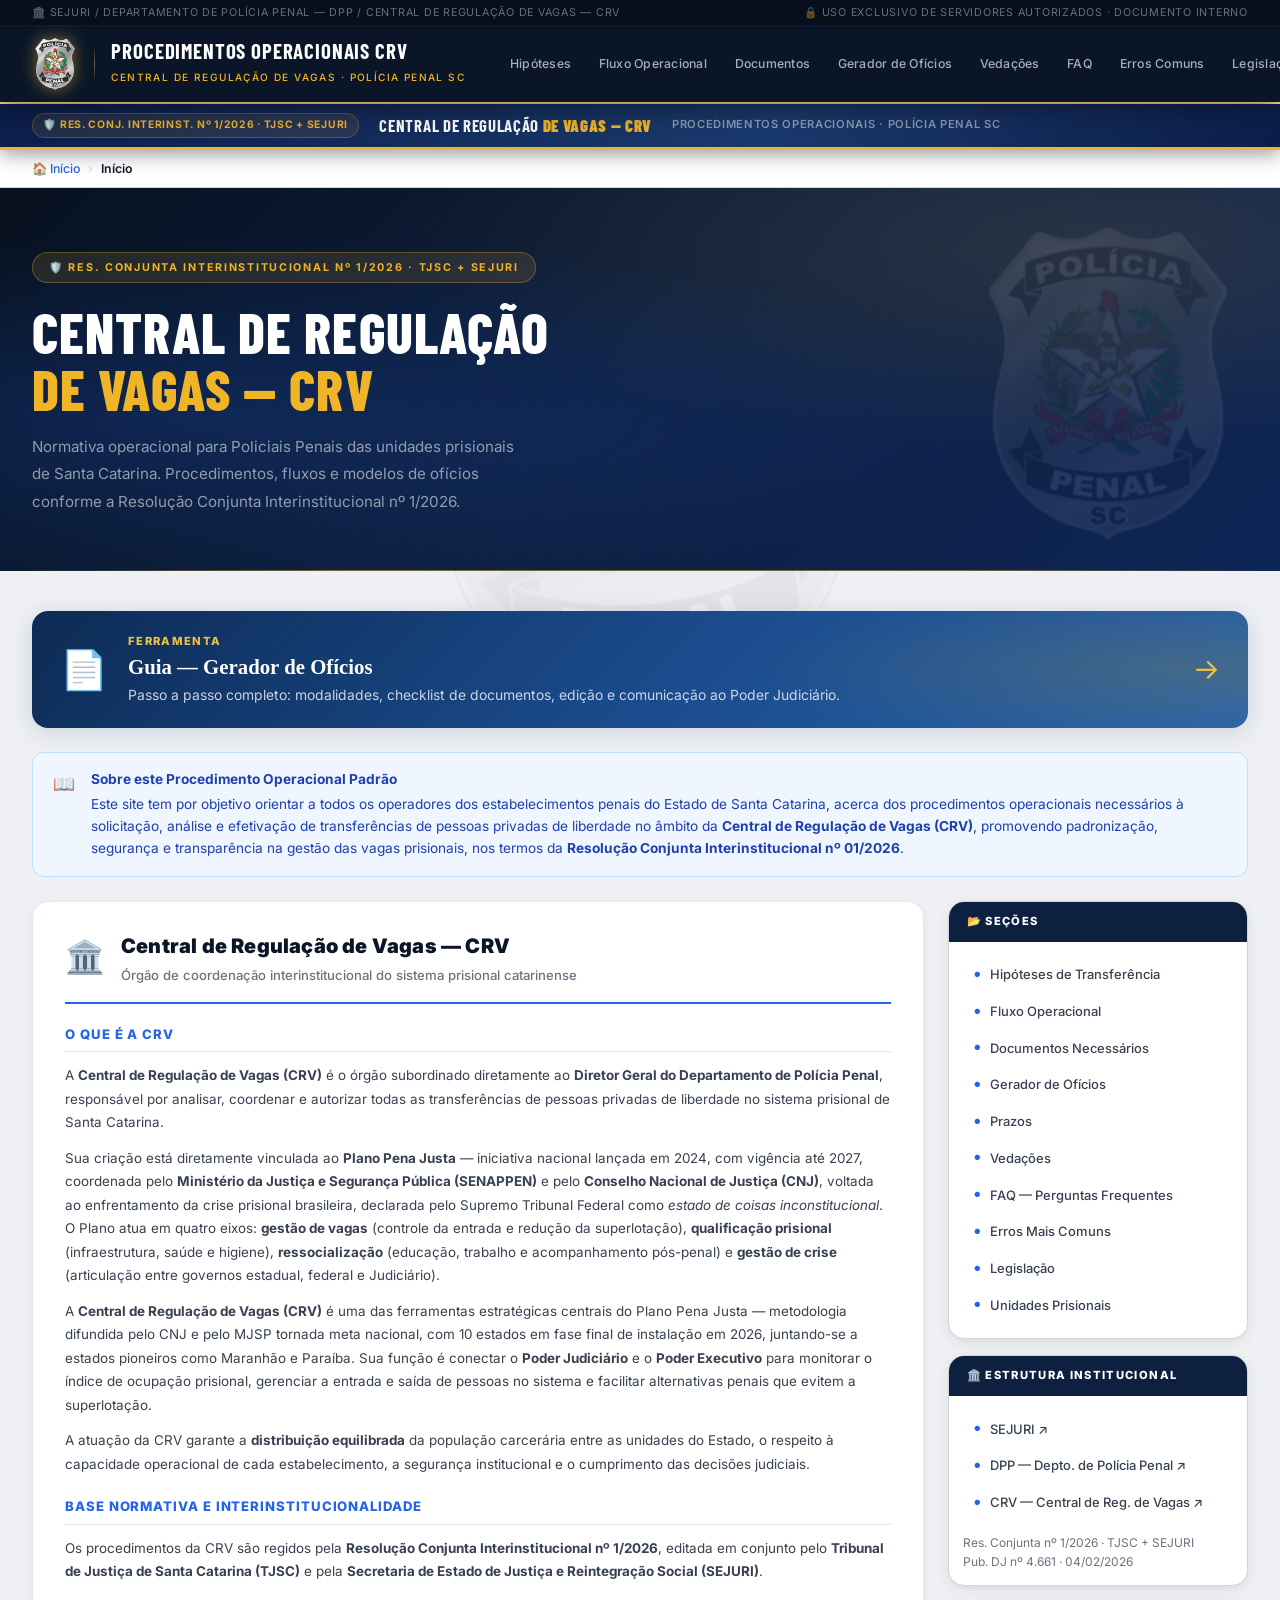
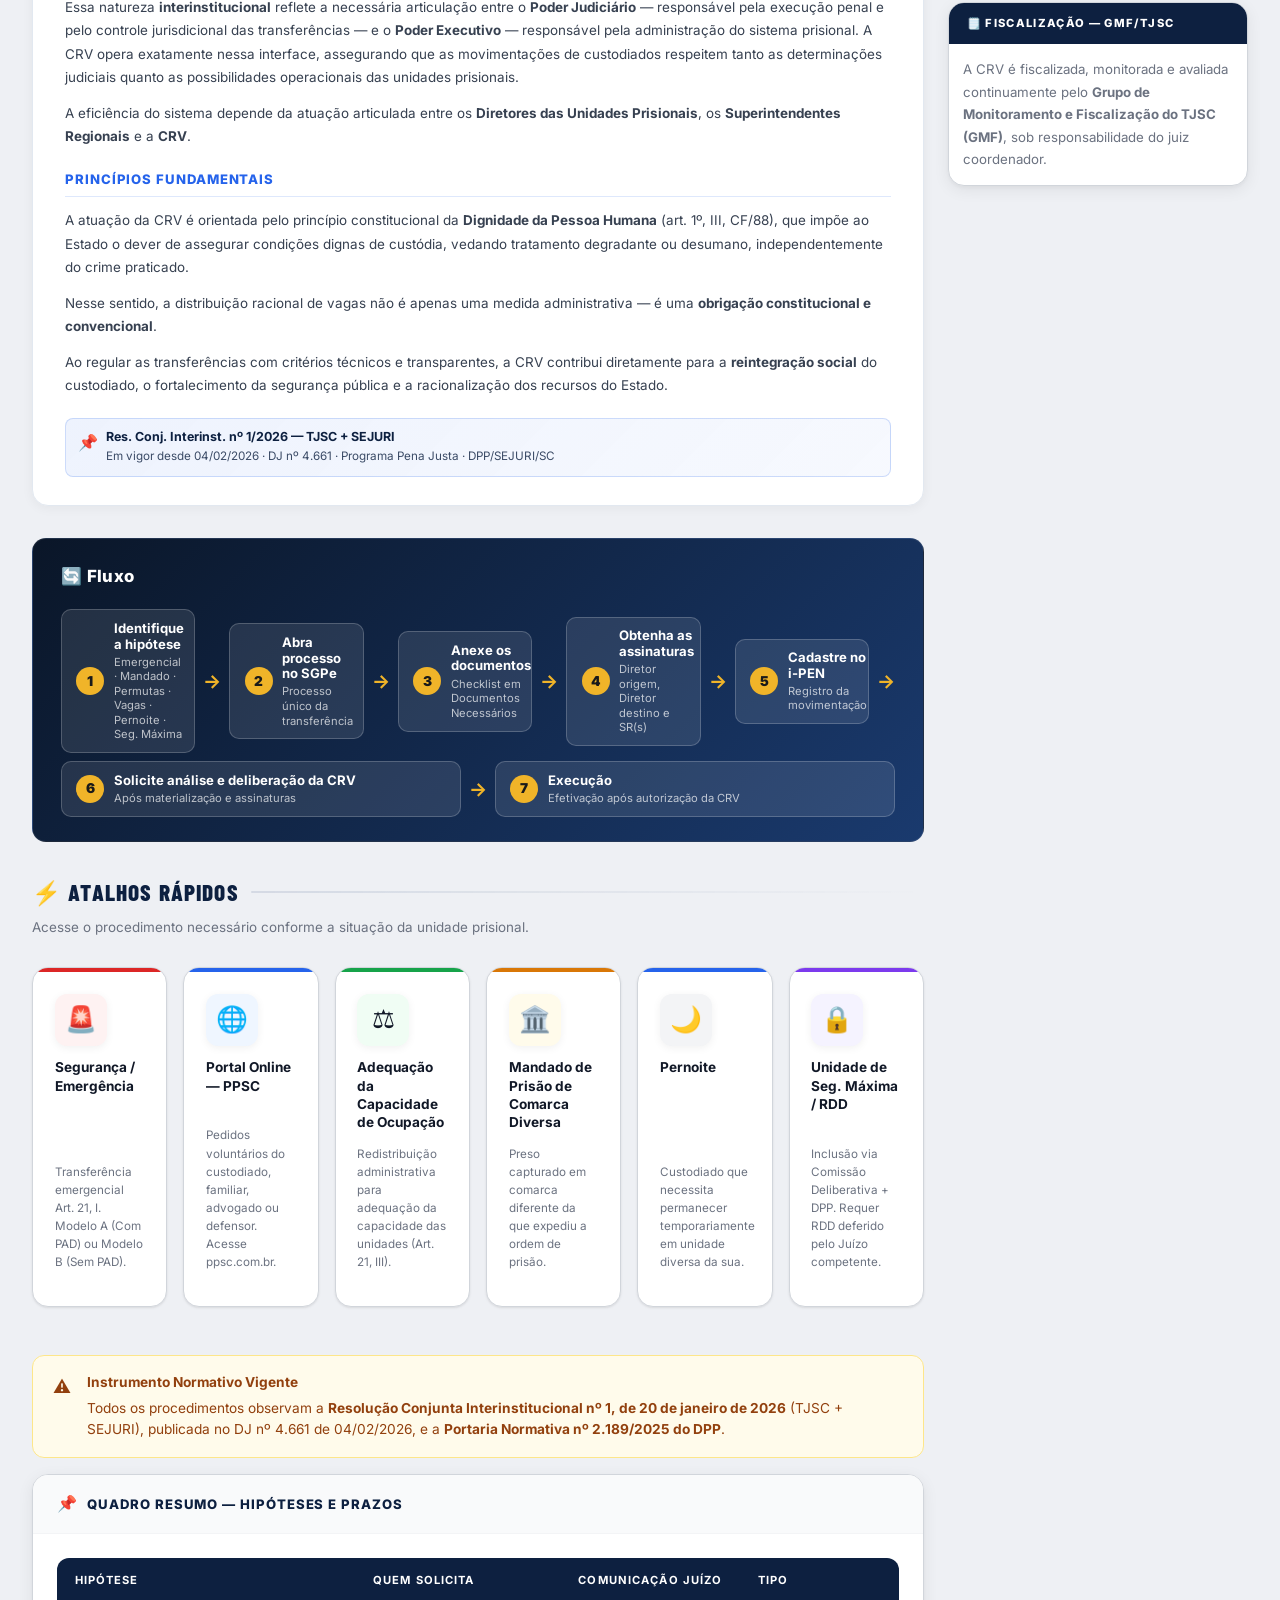
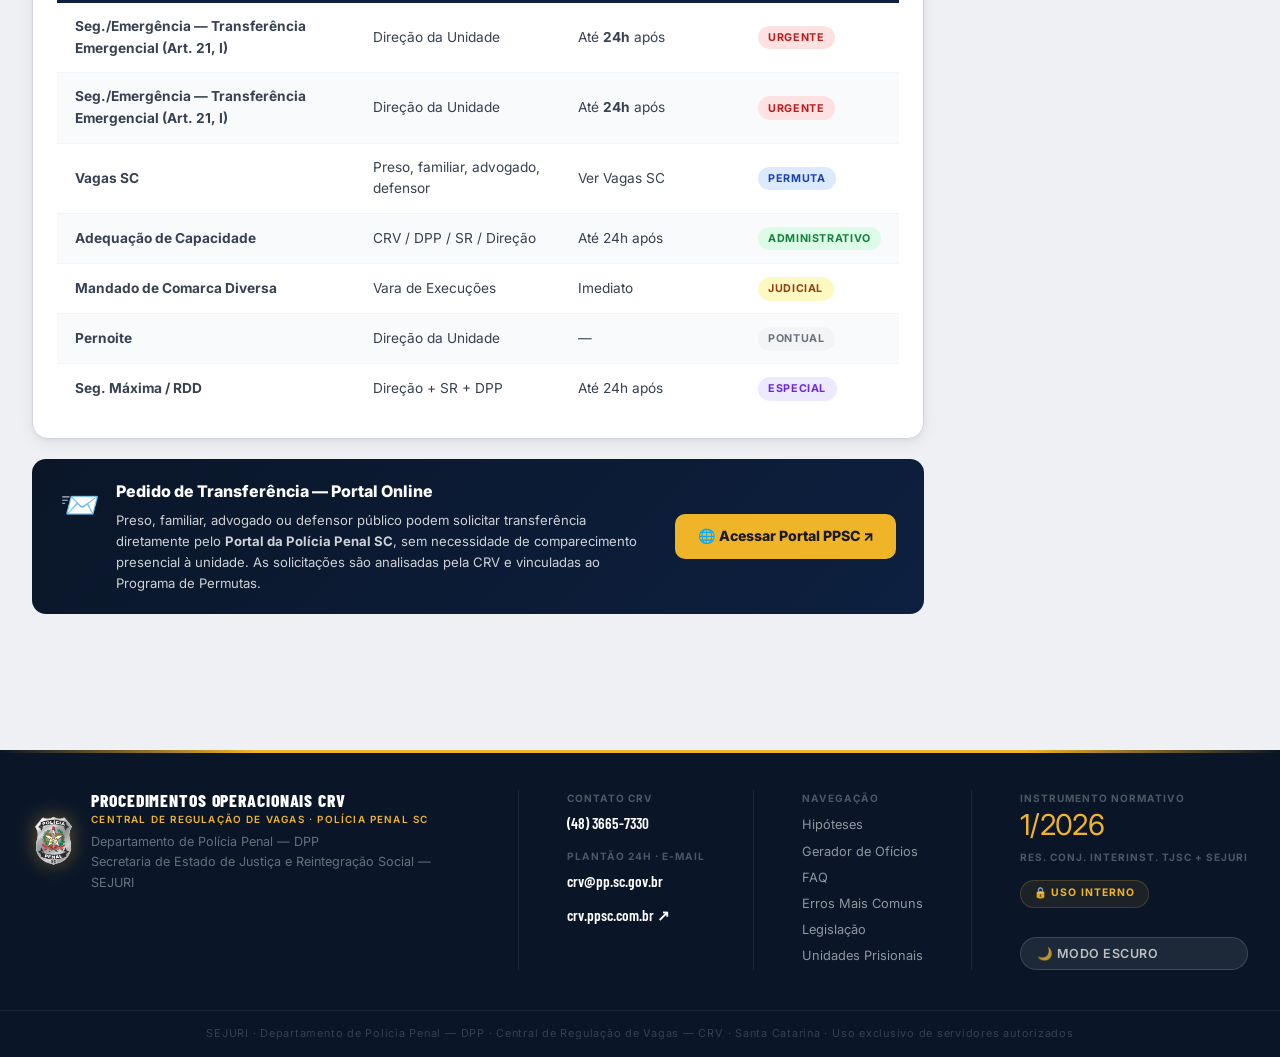
==== commit db83ca06: "Update index.html" ====
--- a/index.html
+++ b/index.html
@@ -7,28 +7,6 @@
   <title>Procedimentos Operacionais CRV — Polícia Penal SC</title>
   <link rel="stylesheet" href="css/style.css" />
   <script src="js/app.js" charset="utf-8"></script>
-<script id="gd-script">
-window.gdAbrir=function(){
-  document.getElementById('gd-ov').classList.add('on');
-  document.getElementById('gd-dr').classList.add('on');
-  document.body.style.overflow='hidden';
-};
-window.gdFechar=function(){
-  document.getElementById('gd-ov').classList.remove('on');
-  document.getElementById('gd-dr').classList.remove('on');
-  document.body.style.overflow='';
-};
-window.gdTab=function(btn,id){
-  var wrap=btn.parentNode;
-  wrap.querySelectorAll('[data-gdtab]').forEach(function(b){b.style.background='white';b.style.color='#4a6080';b.style.borderColor='#c8d6ec';});
-  btn.style.background='#1a7a40';btn.style.color='white';btn.style.borderColor='#1a7a40';
-  var cont=wrap.nextElementSibling;
-  cont.querySelectorAll('[data-gdpanel]').forEach(function(p){p.style.display='none';});
-  var panel=document.getElementById(id);
-  if(panel)panel.style.display='block';
-};
-document.addEventListener('keydown',function(e){if(e.key==='Escape')window.gdFechar();});
-</script>
   <script>
   function abrirAreaRestrita() {
     var m = document.getElementById('modal-login');
@@ -48,18 +26,6 @@
     pointer-events: none;
     font-style: italic;
   }
-<style id="gd-styles">
-#gd-ov{position:fixed;inset:0;background:rgba(5,15,35,.6);z-index:9000;opacity:0;pointer-events:none;transition:opacity .3s}
-#gd-ov.on{opacity:1;pointer-events:auto}
-#gd-dr{position:fixed;top:0;right:0;width:min(98vw,860px);height:100%;background:#f0f4fa;z-index:9001;display:flex;flex-direction:column;transform:translateX(100%);transition:transform .35s cubic-bezier(.4,0,.2,1);box-shadow:-6px 0 40px rgba(0,0,0,.25);font-family:'Inter','Segoe UI',sans-serif}
-#gd-dr.on{transform:translateX(0)}
-#gd-hd{display:flex;align-items:center;gap:14px;padding:14px 22px;background:linear-gradient(135deg,#081828,#0d2b55,#174b8a);flex-shrink:0}
-#gd-hd-title{flex:1;font-size:1.05rem;font-weight:800;color:white;margin:0;font-family:'Playfair Display','Georgia',serif}
-#gd-hd-title em{font-style:normal;color:#f0c040}
-#gd-close{background:rgba(255,255,255,.15);border:1px solid rgba(255,255,255,.25);color:white;border-radius:8px;width:34px;height:34px;cursor:pointer;font-size:1rem;display:flex;align-items:center;justify-content:center;flex-shrink:0}
-#gd-close:hover{background:rgba(255,255,255,.28)}
-#gd-body{flex:1;overflow-y:auto;padding:24px 28px 60px;display:flex;flex-direction:column;gap:20px}
-</style>
 </style>
   <link rel="preconnect" href="https://fonts.googleapis.com">
   <link href="https://fonts.googleapis.com/css2?family=Inter:wght@400;500;600&display=swap" rel="stylesheet">
@@ -145,7 +111,7 @@
   <div class="main-wrapper">
 
     <!-- GUIA CARD -->
-<div onclick="window.gdAbrir()" role="button" tabindex="0" style="border-radius:16px;overflow:hidden;box-shadow:0 4px 24px rgba(13,43,85,.15);cursor:pointer;margin-bottom:1.5rem;transition:transform .2s,box-shadow .2s;display:block" onmouseover="this.style.transform='translateY(-3px)';this.style.boxShadow='0 8px 32px rgba(13,43,85,.22)'" onmouseout="this.style.transform='';this.style.boxShadow='0 4px 24px rgba(13,43,85,.15)'">
+<a href="guia_crv_dpp.html" style="display:block;border-radius:16px;overflow:hidden;box-shadow:0 4px 24px rgba(13,43,85,.15);margin-bottom:1.5rem;text-decoration:none;transition:transform .2s,box-shadow .2s" onmouseover="this.style.transform='translateY(-3px)';this.style.boxShadow='0 8px 32px rgba(13,43,85,.22)'" onmouseout="this.style.transform='';this.style.boxShadow='0 4px 24px rgba(13,43,85,.15)'">
   <div style="display:flex;align-items:center;gap:20px;padding:22px 28px;background:linear-gradient(135deg,#0d2b55,#1a4a8a,#2563b0);position:relative;overflow:hidden">
     <div style="position:absolute;inset:0;background:radial-gradient(ellipse 60% 120% at 95% 50%,rgba(200,147,10,.2) 0%,transparent 60%)"></div>
     <div style="font-size:2.4rem;position:relative;z-index:1">&#128196;</div>
@@ -156,8 +122,9 @@
     </div>
     <div style="font-size:1.8rem;color:#f0c040;position:relative;z-index:1">&#8594;</div>
   </div>
-</div>
+</a>
 <!-- /GUIA CARD -->
+
 <div class="alerta alerta-info fade-up fade-up-delay-1">
       <span class="alerta-icone">📖</span>
       <div>
@@ -5765,156 +5732,4 @@
   setTimeout(()=>d.remove(),4000);
 }
 </script>
-<!-- OVERLAY + DRAWER GUIA -->
-<div id="gd-ov" onclick="window.gdFechar()"></div>
-<div id="gd-dr">
-  <div id="gd-hd">
-    <span style="font-size:1.4rem">&#128196;</span>
-    <h2 id="gd-hd-title">Guia de Uso &#8212; <em>Gerador de Of&#237;cios</em></h2>
-    <button id="gd-close" onclick="window.gdFechar()">&#10005;</button>
-  </div>
-  <div id="gd-body">
-    <div style="background:white;border-radius:14px;box-shadow:0 2px 16px rgba(13,43,85,.08);overflow:hidden">
-    <div style="display:flex;align-items:flex-start;gap:14px;padding:18px 22px 14px;border-bottom:1px solid #c8d6ec">
-      <div style="width:42px;height:42px;border-radius:10px;background:#dde8f8;display:flex;align-items:center;justify-content:center;font-size:1.3rem;flex-shrink:0">&#128640;</div>
-      <div><div style="font-family:'Playfair Display','Georgia',serif;font-size:1.08rem;font-weight:700;color:#0d2b55;margin:0">Passo a Passo Geral</div><div style="font-size:.81rem;color:#4a6080;margin-top:2px">Como utilizar o Gerador de Of&#237;cios do in&#237;cio ao fim</div></div>
-    </div>
-    <div style="padding:20px 22px"><div style="display:flex;flex-direction:column;position:relative"><div style="position:absolute;left:19px;top:20px;bottom:18px;width:2px;background:linear-gradient(to bottom,#2563b0,#c8d6ec)"></div><div style="display:flex;gap:14px;padding-bottom:18px;position:relative">
-      <div style="width:38px;height:38px;border-radius:50%;background:#0d2b55;color:white;display:flex;align-items:center;justify-content:center;font-family:serif;font-size:.95rem;font-weight:700;flex-shrink:0;position:relative;z-index:1;box-shadow:0 0 0 4px #f0f4fa">1</div>
-      <div style="padding-top:7px"><div style="font-size:.91rem;font-weight:700;color:#0d2b55;margin-bottom:3px">Acesse o Gerador de Of&#237;cios no site da CRV</div><div style="font-size:.91rem;color:#4a6080;line-height:1.6;margin:0">No menu superior, clique em <strong>Gerador de Of&#237;cios</strong>.</div></div>
-    </div><div style="display:flex;gap:14px;padding-bottom:18px;position:relative">
-      <div style="width:38px;height:38px;border-radius:50%;background:#0d2b55;color:white;display:flex;align-items:center;justify-content:center;font-family:serif;font-size:.95rem;font-weight:700;flex-shrink:0;position:relative;z-index:1;box-shadow:0 0 0 4px #f0f4fa">2</div>
-      <div style="padding-top:7px"><div style="font-size:.91rem;font-weight:700;color:#0d2b55;margin-bottom:3px">Escolha a modalidade</div><div style="font-size:.91rem;color:#4a6080;line-height:1.6;margin:0">O assistente exibe os tipos de of&#237;cio dispon&#237;veis. Clique no bot&#227;o correspondente.</div></div>
-    </div><div style="display:flex;gap:14px;padding-bottom:18px;position:relative">
-      <div style="width:38px;height:38px;border-radius:50%;background:#0d2b55;color:white;display:flex;align-items:center;justify-content:center;font-family:serif;font-size:.95rem;font-weight:700;flex-shrink:0;position:relative;z-index:1;box-shadow:0 0 0 4px #f0f4fa">3</div>
-      <div style="padding-top:7px"><div style="font-size:.91rem;font-weight:700;color:#0d2b55;margin-bottom:3px">Responda &#224;s perguntas sequenciais</div><div style="font-size:.91rem;color:#4a6080;line-height:1.6;margin:0">O fluxo avan&#231;a automaticamente. Algumas etapas s&#227;o cliques em op&#231;&#245;es, outras s&#227;o campos de texto livre.</div><div style="display:inline-flex;align-items:center;gap:6px;margin-top:8px;background:#fff8e1;border:1px solid #f0c040;border-radius:8px;padding:5px 12px;font-size:.77rem;color:#7a5000">&#9888; Campos de texto pedem uma informa&#231;&#227;o por vez &#8212; aguarde a pr&#243;xima aparecer.</div></div>
-    </div><div style="display:flex;gap:14px;padding-bottom:18px;position:relative">
-      <div style="width:38px;height:38px;border-radius:50%;background:#0d2b55;color:white;display:flex;align-items:center;justify-content:center;font-family:serif;font-size:.95rem;font-weight:700;flex-shrink:0;position:relative;z-index:1;box-shadow:0 0 0 4px #f0f4fa">4</div>
-      <div style="padding-top:7px"><div style="font-size:.91rem;font-weight:700;color:#0d2b55;margin-bottom:3px">O of&#237;cio &#233; gerado automaticamente</div><div style="font-size:.91rem;color:#4a6080;line-height:1.6;margin:0">O documento A4 aparece formatado, pronto para revis&#227;o, edi&#231;&#227;o, c&#243;pia ou download.</div></div>
-    </div><div style="display:flex;gap:14px;padding-bottom:18px;position:relative">
-      <div style="width:38px;height:38px;border-radius:50%;background:#0d2b55;color:white;display:flex;align-items:center;justify-content:center;font-family:serif;font-size:.95rem;font-weight:700;flex-shrink:0;position:relative;z-index:1;box-shadow:0 0 0 4px #f0f4fa">5</div>
-      <div style="padding-top:7px"><div style="font-size:.91rem;font-weight:700;color:#0d2b55;margin-bottom:3px">Use os bot&#245;es de a&#231;&#227;o</div><div style="font-size:.91rem;color:#4a6080;line-height:1.6;margin:0">Copie, baixe .doc/PDF, edite no papel ou gere o of&#237;cio ao Judici&#225;rio.</div></div>
-    </div></div></div>
-  </div>
-    <div style="background:white;border-radius:14px;box-shadow:0 2px 16px rgba(13,43,85,.08);overflow:hidden">
-    <div style="display:flex;align-items:flex-start;gap:14px;padding:18px 22px 14px;border-bottom:1px solid #c8d6ec">
-      <div style="width:42px;height:42px;border-radius:10px;background:#dde8f8;display:flex;align-items:center;justify-content:center;font-size:1.3rem;flex-shrink:0">&#128203;</div>
-      <div><div style="font-family:'Playfair Display','Georgia',serif;font-size:1.08rem;font-weight:700;color:#0d2b55;margin:0">Modalidades Dispon&#237;veis</div><div style="font-size:.81rem;color:#4a6080;margin-top:2px">6 tipos de of&#237;cio, cada um com fluxo e texto espec&#237;ficos</div></div>
-    </div>
-    <div style="padding:20px 22px"><div style="display:grid;grid-template-columns:repeat(auto-fill,minmax(220px,1fr));gap:13px"><div style="border:1.5px solid #c8d6ec;border-radius:12px;padding:15px;position:relative;overflow:hidden">
-      <div style="position:absolute;bottom:0;left:0;right:0;height:3px;background:#c0392b"></div>
-      <div style="display:flex;align-items:center;gap:8px;margin-bottom:8px">
-        <span style="font-size:1.2rem">&#128680;</span>
-        <span style="font-size:.87rem;font-weight:700;color:#0d2b55">Emergencial</span>
-        <span style="margin-left:auto;font-size:.65rem;font-weight:700;padding:2px 7px;border-radius:9px;background:#f8dada;color:#8b1a1a;white-space:nowrap">Art. 21, I</span>
-      </div>
-      <p style="font-size:.8rem;color:#4a6080;line-height:1.5;margin-bottom:9px">Transfer&#234;ncia urgente por risco &#224; integridade ou seguran&#231;a.</p>
-      <div><div style="display:flex;align-items:flex-start;gap:6px;font-size:.78rem;color:#1a2740;line-height:1.4;margin-bottom:4px"><div style="width:6px;height:6px;border-radius:50%;background:#c0392b;margin-top:5px;flex-shrink:0"></div><span>Situa&#231;&#227;o: com PAD (falta grave) ou sem PAD (risco)</span></div><div style="display:flex;align-items:flex-start;gap:6px;font-size:.78rem;color:#1a2740;line-height:1.4;margin-bottom:4px"><div style="width:6px;height:6px;border-radius:50%;background:#c0392b;margin-top:5px;flex-shrink:0"></div><span>Nome, IPEN, regime e aloca&#231;&#227;o do(s) reeducando(s)</span></div><div style="display:flex;align-items:flex-start;gap:6px;font-size:.78rem;color:#1a2740;line-height:1.4;margin-bottom:4px"><div style="width:6px;height:6px;border-radius:50%;background:#c0392b;margin-top:5px;flex-shrink:0"></div><span>Descri&#231;&#227;o detalhada da situa&#231;&#227;o concreta</span></div><div style="display:flex;align-items:flex-start;gap:6px;font-size:.78rem;color:#1a2740;line-height:1.4;margin-bottom:4px"><div style="width:6px;height:6px;border-radius:50%;background:#c0392b;margin-top:5px;flex-shrink:0"></div><span>Informa&#231;&#227;o referente &#224; sa&#250;de, origem, destino, BPI, assinaturas</span></div></div>
-    </div><div style="border:1.5px solid #c8d6ec;border-radius:12px;padding:15px;position:relative;overflow:hidden">
-      <div style="position:absolute;bottom:0;left:0;right:0;height:3px;background:#174b8a"></div>
-      <div style="display:flex;align-items:center;gap:8px;margin-bottom:8px">
-        <span style="font-size:1.2rem">&#127963;</span>
-        <span style="font-size:.87rem;font-weight:700;color:#0d2b55">Mandado de Comarca Diversa</span>
-        <span style="margin-left:auto;font-size:.65rem;font-weight:700;padding:2px 7px;border-radius:9px;background:#dde8f8;color:#174b8a;white-space:nowrap">Art. 21, III</span>
-      </div>
-      <p style="font-size:.8rem;color:#4a6080;line-height:1.5;margin-bottom:9px">Transfer&#234;ncia para unidade do ju&#237;zo expedidor do mandado.</p>
-      <div><div style="display:flex;align-items:flex-start;gap:6px;font-size:.78rem;color:#1a2740;line-height:1.4;margin-bottom:4px"><div style="width:6px;height:6px;border-radius:50%;background:#174b8a;margin-top:5px;flex-shrink:0"></div><span>Nome, IPEN, regime e aloca&#231;&#227;o</span></div><div style="display:flex;align-items:flex-start;gap:6px;font-size:.78rem;color:#1a2740;line-height:1.4;margin-bottom:4px"><div style="width:6px;height:6px;border-radius:50%;background:#174b8a;margin-top:5px;flex-shrink:0"></div><span>Ju&#237;zo expedidor do Mandado de Pris&#227;o</span></div><div style="display:flex;align-items:flex-start;gap:6px;font-size:.78rem;color:#1a2740;line-height:1.4;margin-bottom:4px"><div style="width:6px;height:6px;border-radius:50%;background:#174b8a;margin-top:5px;flex-shrink:0"></div><span>Sa&#250;de, origem, destino, BPI, assinaturas</span></div></div>
-    </div><div style="border:1.5px solid #c8d6ec;border-radius:12px;padding:15px;position:relative;overflow:hidden">
-      <div style="position:absolute;bottom:0;left:0;right:0;height:3px;background:#2563b0"></div>
-      <div style="display:flex;align-items:center;gap:8px;margin-bottom:8px">
-        <span style="font-size:1.2rem">&#9875;</span>
-        <span style="font-size:.87rem;font-weight:700;color:#0d2b55">Adequa&#231;&#227;o da Capacidade</span>
-        <span style="margin-left:auto;font-size:.65rem;font-weight:700;padding:2px 7px;border-radius:9px;background:#dde8f8;color:#174b8a;white-space:nowrap">Art. 21, III</span>
-      </div>
-      <p style="font-size:.8rem;color:#4a6080;line-height:1.5;margin-bottom:9px">3 submodalidades: Larga Escala, Pontual e Altera&#231;&#227;o de Regime.</p>
-      <div><div style="display:flex;align-items:flex-start;gap:6px;font-size:.78rem;color:#1a2740;line-height:1.4;margin-bottom:4px"><div style="width:6px;height:6px;border-radius:50%;background:#2563b0;margin-top:5px;flex-shrink:0"></div><span>Nome, IPEN, regime e aloca&#231;&#227;o de cada reeducando</span></div><div style="display:flex;align-items:flex-start;gap:6px;font-size:.78rem;color:#1a2740;line-height:1.4;margin-bottom:4px"><div style="width:6px;height:6px;border-radius:50%;background:#2563b0;margin-top:5px;flex-shrink:0"></div><span>Motivo da transfer&#234;ncia e crit&#233;rio de indica&#231;&#227;o</span></div><div style="display:flex;align-items:flex-start;gap:6px;font-size:.78rem;color:#1a2740;line-height:1.4;margin-bottom:4px"><div style="width:6px;height:6px;border-radius:50%;background:#2563b0;margin-top:5px;flex-shrink:0"></div><span>Sa&#250;de, origem, destino, BPI, assinaturas</span></div></div>
-    </div><div style="border:1.5px solid #c8d6ec;border-radius:12px;padding:15px;position:relative;overflow:hidden">
-      <div style="position:absolute;bottom:0;left:0;right:0;height:3px;background:#1a7a40"></div>
-      <div style="display:flex;align-items:center;gap:8px;margin-bottom:8px">
-        <span style="font-size:1.2rem">&#128260;</span>
-        <span style="font-size:.87rem;font-weight:700;color:#0d2b55">Permuta entre Unidades</span>
-        <span style="margin-left:auto;font-size:.65rem;font-weight:700;padding:2px 7px;border-radius:9px;background:#d4edda;color:#1a7a40;white-space:nowrap">Art. 21, III</span>
-      </div>
-      <p style="font-size:.8rem;color:#4a6080;line-height:1.5;margin-bottom:9px">Troca de reeducandos com crit&#233;rio de escolha obrigat&#243;rio.</p>
-      <div><div style="display:flex;align-items:flex-start;gap:6px;font-size:.78rem;color:#1a2740;line-height:1.4;margin-bottom:4px"><div style="width:6px;height:6px;border-radius:50%;background:#1a7a40;margin-top:5px;flex-shrink:0"></div><span>Nome, IPEN, regime e aloca&#231;&#227;o de cada reeducando</span></div><div style="display:flex;align-items:flex-start;gap:6px;font-size:.78rem;color:#1a2740;line-height:1.4;margin-bottom:4px"><div style="width:6px;height:6px;border-radius:50%;background:#1a7a40;margin-top:5px;flex-shrink:0"></div><span>Motivo da permuta e crit&#233;rio de escolha</span></div><div style="display:flex;align-items:flex-start;gap:6px;font-size:.78rem;color:#1a2740;line-height:1.4;margin-bottom:4px"><div style="width:6px;height:6px;border-radius:50%;background:#1a7a40;margin-top:5px;flex-shrink:0"></div><span>Sa&#250;de, origem, destino, BPI, assinaturas</span></div></div>
-    </div><div style="border:1.5px solid #c8d6ec;border-radius:12px;padding:15px;position:relative;overflow:hidden">
-      <div style="position:absolute;bottom:0;left:0;right:0;height:3px;background:#7d3c98"></div>
-      <div style="display:flex;align-items:center;gap:8px;margin-bottom:8px">
-        <span style="font-size:1.2rem">&#9878;</span>
-        <span style="font-size:.87rem;font-weight:700;color:#0d2b55">Pris&#227;o Civil</span>
-        <span style="margin-left:auto;font-size:.65rem;font-weight:700;padding:2px 7px;border-radius:9px;background:#ead9f5;color:#7d3c98;white-space:nowrap">Especializada</span>
-      </div>
-      <p style="font-size:.8rem;color:#4a6080;line-height:1.5;margin-bottom:9px">Preso civil para unidade adequada. N&#227;o solicita regime ou aloca&#231;&#227;o.</p>
-      <div><div style="display:flex;align-items:flex-start;gap:6px;font-size:.78rem;color:#1a2740;line-height:1.4;margin-bottom:4px"><div style="width:6px;height:6px;border-radius:50%;background:#7d3c98;margin-top:5px;flex-shrink:0"></div><span>Nome e IPEN do(s) preso(s) civil(is)</span></div><div style="display:flex;align-items:flex-start;gap:6px;font-size:.78rem;color:#1a2740;line-height:1.4;margin-bottom:4px"><div style="width:6px;height:6px;border-radius:50%;background:#7d3c98;margin-top:5px;flex-shrink:0"></div><span>Sa&#250;de, origem, destino</span></div><div style="display:flex;align-items:flex-start;gap:6px;font-size:.78rem;color:#1a2740;line-height:1.4;margin-bottom:4px"><div style="width:6px;height:6px;border-radius:50%;background:#7d3c98;margin-top:5px;flex-shrink:0"></div><span>C&#243;pia da decis&#227;o judicial junto ao BPI</span></div></div>
-    </div><div style="border:1.5px solid #c8d6ec;border-radius:12px;padding:15px;position:relative;overflow:hidden">
-      <div style="position:absolute;bottom:0;left:0;right:0;height:3px;background:#c8930a"></div>
-      <div style="display:flex;align-items:center;gap:8px;margin-bottom:8px">
-        <span style="font-size:1.2rem">&#128232;</span>
-        <span style="font-size:.87rem;font-weight:700;color:#0d2b55">Of&#237;cios de Comunica&#231;&#227;o</span>
-        <span style="margin-left:auto;font-size:.65rem;font-weight:700;padding:2px 7px;border-radius:9px;background:#fdf0d0;color:#7a5000;white-space:nowrap">Art. 16</span>
-      </div>
-      <p style="font-size:.8rem;color:#4a6080;line-height:1.5;margin-bottom:9px">Comunica ao Ju&#237;zo transfer&#234;ncia j&#225; realizada. Submodalidades: Sa&#237;da e Entrada.</p>
-      <div><div style="display:flex;align-items:flex-start;gap:6px;font-size:.78rem;color:#1a2740;line-height:1.4;margin-bottom:4px"><div style="width:6px;height:6px;border-radius:50%;background:#c8930a;margin-top:5px;flex-shrink:0"></div><span>Nome, IPEN, data, motivo, origem/destino</span></div><div style="display:flex;align-items:flex-start;gap:6px;font-size:.78rem;color:#1a2740;line-height:1.4;margin-bottom:4px"><div style="width:6px;height:6px;border-radius:50%;background:#c8930a;margin-top:5px;flex-shrink:0"></div><span>Nome do(a) Ju&#237;z(a), Vara e Cidade/UF &#8212; destinat&#225;rio fixo</span></div></div>
-    </div></div><div style="display:flex;gap:10px;padding:11px 15px;border-radius:10px;background:#eaf2ff;border-left:4px solid #2563b0;font-size:.83rem;line-height:1.6;margin-top:12px"><span style="flex-shrink:0;margin-top:1px">&#8505;</span><span>Com <strong>m&#250;ltiplos reeducandos</strong>, o sistema gera automaticamente uma tabela <strong>Anexo I</strong>.</span></div></div>
-  </div>
-    <div style="background:white;border-radius:14px;box-shadow:0 2px 16px rgba(13,43,85,.08);overflow:hidden">
-    <div style="display:flex;align-items:flex-start;gap:14px;padding:18px 22px 14px;background:linear-gradient(135deg,#14532d,#1a7a40)">
-      <div style="width:42px;height:42px;border-radius:10px;background:rgba(255,255,255,.18);display:flex;align-items:center;justify-content:center;font-size:1.3rem;flex-shrink:0">&#9745;</div>
-      <div><div style="font-family:'Playfair Display','Georgia',serif;font-size:1.08rem;font-weight:700;color:white;margin:0">Checklist de Documentos</div><div style="font-size:.81rem;color:rgba(255,255,255,.75);margin-top:2px">Documenta&#231;&#227;o exigida por modalidade &#183; Pedidos incompletos ser&#227;o devolvidos</div></div>
-    </div>
-    <div style="padding:20px 22px"><div style="display:flex;flex-wrap:wrap;gap:8px;margin-bottom:16px"><button data-gdtab onclick="window.gdTab(this,'gd-p-emerg')" style="padding:6px 13px;border-radius:20px;border:1.5px solid #1a7a40;background:#1a7a40;color:white;font-size:.78rem;font-weight:700;cursor:pointer;font-family:inherit;transition:all .18s">&#128680;</button><button data-gdtab onclick="window.gdTab(this,'gd-p-adequacao')" style="padding:6px 13px;border-radius:20px;border:1.5px solid #c8d6ec;background:white;color:#4a6080;font-size:.78rem;font-weight:700;cursor:pointer;font-family:inherit;transition:all .18s">&#9878;</button><button data-gdtab onclick="window.gdTab(this,'gd-p-mandado')" style="padding:6px 13px;border-radius:20px;border:1.5px solid #c8d6ec;background:white;color:#4a6080;font-size:.78rem;font-weight:700;cursor:pointer;font-family:inherit;transition:all .18s">&#127963;</button><button data-gdtab onclick="window.gdTab(this,'gd-p-pernoite')" style="padding:6px 13px;border-radius:20px;border:1.5px solid #c8d6ec;background:white;color:#4a6080;font-size:.78rem;font-weight:700;cursor:pointer;font-family:inherit;transition:all .18s">&#127769;</button><button data-gdtab onclick="window.gdTab(this,'gd-p-segmax')" style="padding:6px 13px;border-radius:20px;border:1.5px solid #c8d6ec;background:white;color:#4a6080;font-size:.78rem;font-weight:700;cursor:pointer;font-family:inherit;transition:all .18s">&#128274;</button></div><div id="gd-p-emerg" data-gdpanel style="display:block">
-  <div style="margin-bottom:14px"><div style="font-size:.68rem;font-weight:800;letter-spacing:.08em;text-transform:uppercase;color:#4a6080;margin-bottom:6px;padding-bottom:4px;border-bottom:1px solid #c8d6ec">Com PAD &#8212; falta grave (Art. 50/52 LEP)</div><div style="display:flex;align-items:flex-start;gap:8px;padding:7px 9px;border-radius:7px;font-size:.83rem;line-height:1.5;margin-bottom:3px"><div style="width:7px;height:7px;border-radius:50%;background:#1a7a40;margin-top:5px;flex-shrink:0"></div><span><strong>Of&#237;cio</strong> &#8212; Modelo A, Art. 21, I da Res. n&#186; 1/2026</span></div><div style="display:flex;align-items:flex-start;gap:8px;padding:7px 9px;border-radius:7px;font-size:.83rem;line-height:1.5;margin-bottom:3px"><div style="width:7px;height:7px;border-radius:50%;background:#1a7a40;margin-top:5px;flex-shrink:0"></div><span><strong>Assinaturas:</strong> Diretor Origem + Diretor Destino + Superintendente(s) Regional(is)<br><small style="color:#4a6080">N&#227;o &#233; necess&#225;rio tramitar no SGPe.</small></span></div></div>
-  <div style="margin-bottom:14px"><div style="font-size:.68rem;font-weight:800;letter-spacing:.08em;text-transform:uppercase;color:#4a6080;margin-bottom:6px;padding-bottom:4px;border-bottom:1px solid #c8d6ec">Sem PAD &#8212; risco &#224; integridade / seguran&#231;a</div><div style="display:flex;align-items:flex-start;gap:8px;padding:7px 9px;border-radius:7px;font-size:.83rem;line-height:1.5;margin-bottom:3px"><div style="width:7px;height:7px;border-radius:50%;background:#1a7a40;margin-top:5px;flex-shrink:0"></div><span><strong>Of&#237;cio</strong> &#8212; Modelo B, Art. 21, I da Res. n&#186; 1/2026</span></div><div style="display:flex;align-items:flex-start;gap:8px;padding:7px 9px;border-radius:7px;font-size:.83rem;line-height:1.5;margin-bottom:3px"><div style="width:7px;height:7px;border-radius:50%;background:#1a7a40;margin-top:5px;flex-shrink:0"></div><span><strong>Assinaturas:</strong> Diretor Origem + Diretor Destino + Superintendente(s) Regional(is)<br><small style="color:#4a6080">N&#227;o &#233; necess&#225;rio tramitar no SGPe.</small></span></div></div>
-  <div style="display:flex;gap:10px;padding:11px 15px;border-radius:10px;background:#fef2f2;border-left:4px solid #dc2626;font-size:.83rem;line-height:1.6;margin-top:12px"><span style="flex-shrink:0;margin-top:1px">&#9888;</span><span>A mera alega&#231;&#227;o gen&#233;rica de urg&#234;ncia <strong>n&#227;o &#233; suficiente</strong>. Pedidos gen&#233;ricos ser&#227;o indeferidos.</span></div>
-</div><div id="gd-p-adequacao" data-gdpanel style="display:none">
-  <div style="margin-bottom:14px"><div style="font-size:.68rem;font-weight:800;letter-spacing:.08em;text-transform:uppercase;color:#4a6080;margin-bottom:6px;padding-bottom:4px;border-bottom:1px solid #c8d6ec">Documentos exigidos &#8212; Art. 21, III</div><div style="display:flex;align-items:flex-start;gap:8px;padding:7px 9px;border-radius:7px;font-size:.83rem;line-height:1.5;margin-bottom:3px"><div style="width:7px;height:7px;border-radius:50%;background:#1a7a40;margin-top:5px;flex-shrink:0"></div><span><strong>Of&#237;cio</strong> da Dire&#231;&#227;o / SR / DPP / CRV</span></div><div style="display:flex;align-items:flex-start;gap:8px;padding:7px 9px;border-radius:7px;font-size:.83rem;line-height:1.5;margin-bottom:3px"><div style="width:7px;height:7px;border-radius:50%;background:#1a7a40;margin-top:5px;flex-shrink:0"></div><span><strong>Lista dos presos indicados</strong> &#8212; nome, IPEN, regime, perfil</span></div><div style="display:flex;align-items:flex-start;gap:8px;padding:7px 9px;border-radius:7px;font-size:.83rem;line-height:1.5;margin-bottom:3px"><div style="width:7px;height:7px;border-radius:50%;background:#1a7a40;margin-top:5px;flex-shrink:0"></div><span><strong>Assinaturas:</strong> Diretor Origem + SR Origem + Diretor Destino<br><small style="color:#4a6080">Regionais diferentes: SR Destino tamb&#233;m deve assinar.</small></span></div></div>
-  <div style="display:flex;gap:10px;padding:11px 15px;border-radius:10px;background:#eaf2ff;border-left:4px solid #2563b0;font-size:.83rem;line-height:1.6;margin-top:12px"><span style="flex-shrink:0;margin-top:1px">&#128203;</span><span><strong>Mesmo Complexo:</strong> basta cadastro no i-PEN com men&#231;&#227;o ao contato pr&#233;vio com Diretor de Destino.</span></div>
-</div><div id="gd-p-mandado" data-gdpanel style="display:none">
-  <div style="margin-bottom:14px"><div style="font-size:.68rem;font-weight:800;letter-spacing:.08em;text-transform:uppercase;color:#4a6080;margin-bottom:6px;padding-bottom:4px;border-bottom:1px solid #c8d6ec">Documentos exigidos &#8212; Art. 21, III e Art. 24 PN 2189/2025</div><div style="display:flex;align-items:flex-start;gap:8px;padding:7px 9px;border-radius:7px;font-size:.83rem;line-height:1.5;margin-bottom:3px"><div style="width:7px;height:7px;border-radius:50%;background:#1a7a40;margin-top:5px;flex-shrink:0"></div><span><strong>Of&#237;cio da Dire&#231;&#227;o</strong></span></div><div style="display:flex;align-items:flex-start;gap:8px;padding:7px 9px;border-radius:7px;font-size:.83rem;line-height:1.5;margin-bottom:3px"><div style="width:7px;height:7px;border-radius:50%;background:#1a7a40;margin-top:5px;flex-shrink:0"></div><span><strong>C&#243;pia do Mandado de Pris&#227;o</strong> &#8212; expedido pela Vara competente</span></div><div style="display:flex;align-items:flex-start;gap:8px;padding:7px 9px;border-radius:7px;font-size:.83rem;line-height:1.5;margin-bottom:3px"><div style="width:7px;height:7px;border-radius:50%;background:#1a7a40;margin-top:5px;flex-shrink:0"></div><span><strong>Assinaturas:</strong> Diretor Origem + Diretor Destino</span></div></div>
-</div><div id="gd-p-pernoite" data-gdpanel style="display:none">
-  <div style="margin-bottom:14px"><div style="font-size:.68rem;font-weight:800;letter-spacing:.08em;text-transform:uppercase;color:#4a6080;margin-bottom:6px;padding-bottom:4px;border-bottom:1px solid #c8d6ec">Documentos exigidos</div><div style="display:flex;align-items:flex-start;gap:8px;padding:7px 9px;border-radius:7px;font-size:.83rem;line-height:1.5;margin-bottom:3px"><div style="width:7px;height:7px;border-radius:50%;background:#1a7a40;margin-top:5px;flex-shrink:0"></div><span><strong>Pedido no i-PEN</strong> com fundamenta&#231;&#227;o do motivo</span></div><div style="display:flex;align-items:flex-start;gap:8px;padding:7px 9px;border-radius:7px;font-size:.83rem;line-height:1.5;margin-bottom:3px"><div style="width:7px;height:7px;border-radius:50%;background:#1a7a40;margin-top:5px;flex-shrink:0"></div><span><strong>Men&#231;&#227;o expressa</strong> ao contato pr&#233;vio com o Diretor da unidade de destino</span></div><div style="display:flex;align-items:flex-start;gap:8px;padding:7px 9px;border-radius:7px;font-size:.83rem;line-height:1.5;margin-bottom:3px"><div style="width:7px;height:7px;border-radius:50%;background:#1a7a40;margin-top:5px;flex-shrink:0"></div><span><strong>Documentos eventuais</strong> &#8212; Decis&#227;o Judicial, se houver</span></div></div>
-  <div style="display:flex;gap:10px;padding:11px 15px;border-radius:10px;background:#eaf2ff;border-left:4px solid #2563b0;font-size:.83rem;line-height:1.6;margin-top:12px"><span style="flex-shrink:0;margin-top:1px">&#8505;</span><span>N&#227;o &#233; exigida anu&#234;ncia dos SRs nem of&#237;cio via SGPe.</span></div>
-</div><div id="gd-p-segmax" data-gdpanel style="display:none">
-  <div style="margin-bottom:14px"><div style="font-size:.68rem;font-weight:800;letter-spacing:.08em;text-transform:uppercase;color:#4a6080;margin-bottom:6px;padding-bottom:4px;border-bottom:1px solid #c8d6ec">Documentos exigidos &#8212; RDD / Seguran&#231;a M&#225;xima</div><div style="display:flex;align-items:flex-start;gap:8px;padding:7px 9px;border-radius:7px;font-size:.83rem;line-height:1.5;margin-bottom:3px"><div style="width:7px;height:7px;border-radius:50%;background:#1a7a40;margin-top:5px;flex-shrink:0"></div><span><strong>Autoriza&#231;&#227;o do DPP</strong> via Comiss&#227;o Deliberativa da USM</span></div><div style="display:flex;align-items:flex-start;gap:8px;padding:7px 9px;border-radius:7px;font-size:.83rem;line-height:1.5;margin-bottom:3px"><div style="width:7px;height:7px;border-radius:50%;background:#1a7a40;margin-top:5px;flex-shrink:0"></div><span><strong>Of&#237;cio de solicita&#231;&#227;o de RDD</strong> ao ju&#237;zo competente</span></div><div style="display:flex;align-items:flex-start;gap:8px;padding:7px 9px;border-radius:7px;font-size:.83rem;line-height:1.5;margin-bottom:3px"><div style="width:7px;height:7px;border-radius:50%;background:#1a7a40;margin-top:5px;flex-shrink:0"></div><span><strong>Decis&#227;o judicial</strong> de inclus&#227;o em RDD</span></div><div style="display:flex;align-items:flex-start;gap:8px;padding:7px 9px;border-radius:7px;font-size:.83rem;line-height:1.5;margin-bottom:3px"><div style="width:7px;height:7px;border-radius:50%;background:#1a7a40;margin-top:5px;flex-shrink:0"></div><span><strong>BO, PAD, Relat&#243;rios</strong> e demais documentos pertinentes</span></div><div style="display:flex;align-items:flex-start;gap:8px;padding:7px 9px;border-radius:7px;font-size:.83rem;line-height:1.5;margin-bottom:3px"><div style="width:7px;height:7px;border-radius:50%;background:#1a7a40;margin-top:5px;flex-shrink:0"></div><span><strong>Assinaturas:</strong> Diretor Origem + SR Origem</span></div></div>
-  <div style="display:flex;gap:10px;padding:11px 15px;border-radius:10px;background:#fff8e1;border-left:4px solid #c8930a;font-size:.83rem;line-height:1.6;margin-top:12px"><span style="flex-shrink:0;margin-top:1px">&#128274;</span><span><strong>Sigilo no SGPe:</strong> alterar controle de acesso para <em>"Usu&#225;rios em setor de tramita&#231;&#227;o, Interessado e Setor de Compet&#234;ncia"</em>.</span></div>
-</div></div>
-  </div>
-    <div style="background:white;border-radius:14px;box-shadow:0 2px 16px rgba(13,43,85,.08);overflow:hidden">
-    <div style="display:flex;align-items:flex-start;gap:14px;padding:18px 22px 14px;border-bottom:1px solid #c8d6ec">
-      <div style="width:42px;height:42px;border-radius:10px;background:#dde8f8;display:flex;align-items:center;justify-content:center;font-size:1.3rem;flex-shrink:0">&#9999;</div>
-      <div><div style="font-family:'Playfair Display','Georgia',serif;font-size:1.08rem;font-weight:700;color:#0d2b55;margin:0">Edi&#231;&#227;o Ap&#243;s o Of&#237;cio Gerado</div><div style="font-size:.81rem;color:#4a6080;margin-top:2px">Ajuste qualquer texto diretamente no documento</div></div>
-    </div>
-    <div style="padding:20px 22px"><div style="display:flex;flex-direction:column;position:relative"><div style="position:absolute;left:19px;top:20px;bottom:18px;width:2px;background:linear-gradient(to bottom,#2563b0,#c8d6ec)"></div><div style="display:flex;gap:14px;padding-bottom:18px;position:relative">
-      <div style="width:38px;height:38px;border-radius:50%;background:#0d2b55;color:white;display:flex;align-items:center;justify-content:center;font-family:serif;font-size:.95rem;font-weight:700;flex-shrink:0;position:relative;z-index:1;box-shadow:0 0 0 4px #f0f4fa">1</div>
-      <div style="padding-top:7px"><div style="font-size:.91rem;font-weight:700;color:#0d2b55;margin-bottom:3px">Clique em &#9999; Editar</div><div style="font-size:.91rem;color:#4a6080;line-height:1.6;margin:0">Banner amarelo: <em>"Modo edi&#231;&#227;o ativado &#8212; clique nos textos para editar."</em></div></div>
-    </div><div style="display:flex;gap:14px;padding-bottom:18px;position:relative">
-      <div style="width:38px;height:38px;border-radius:50%;background:#0d2b55;color:white;display:flex;align-items:center;justify-content:center;font-family:serif;font-size:.95rem;font-weight:700;flex-shrink:0;position:relative;z-index:1;box-shadow:0 0 0 4px #f0f4fa">2</div>
-      <div style="padding-top:7px"><div style="font-size:.91rem;font-weight:700;color:#0d2b55;margin-bottom:3px">Campos com fundo amarelo s&#227;o edit&#225;veis</div><div style="font-size:.91rem;color:#4a6080;line-height:1.6;margin:0">Clique sobre qualquer campo destacado para editar inline.</div></div>
-    </div><div style="display:flex;gap:14px;padding-bottom:18px;position:relative">
-      <div style="width:38px;height:38px;border-radius:50%;background:#0d2b55;color:white;display:flex;align-items:center;justify-content:center;font-family:serif;font-size:.95rem;font-weight:700;flex-shrink:0;position:relative;z-index:1;box-shadow:0 0 0 4px #f0f4fa">3</div>
-      <div style="padding-top:7px"><div style="font-size:.91rem;font-weight:700;color:#0d2b55;margin-bottom:3px">Clique em &#10003; Finalizar Edi&#231;&#227;o</div><div style="font-size:.91rem;color:#4a6080;line-height:1.6;margin:0">Visual normal restaurado. Downloads refletem o conte&#250;do editado.</div></div>
-    </div></div><div style="background:#f8fafb;border:1.5px dashed #c8d6ec;border-radius:10px;padding:18px 15px 13px;font-size:.82rem;margin-top:12px;position:relative">
-  <span style="position:absolute;top:-10px;left:13px;background:#c8930a;color:white;font-size:.65rem;font-weight:700;padding:2px 9px;border-radius:7px;text-transform:uppercase;letter-spacing:.08em">Exemplo</span>
-  <div style="margin-bottom:5px;color:#4a6080">Florian&#243;polis/SC, <span style="background:rgba(255,200,0,.3);border-radius:3px;padding:1px 4px;border-bottom:1.5px dashed #c8930a">15 de julho de 2025</span></div>
-  <div style="margin-bottom:5px;color:#4a6080">Of&#237;cio n&#186; <span style="background:rgba(255,200,0,.3);border-radius:3px;padding:1px 4px;border-bottom:1.5px dashed #c8930a">042/2026/DPP</span></div>
-  <div style="margin-top:6px;color:#4a6080">Senhor(a) <span style="background:rgba(255,200,0,.3);border-radius:3px;padding:1px 4px;border-bottom:1.5px dashed #c8930a">Coordenador(a)</span>,</div>
-</div><div style="display:flex;flex-wrap:wrap;gap:7px;margin-top:14px"><span style="background:#f0f5ff;border:1px solid #c8d6ec;border-radius:7px;padding:4px 10px;font-size:.76rem;color:#4a6080">Par&#225;grafos</span><span style="background:#f0f5ff;border:1px solid #c8d6ec;border-radius:7px;padding:4px 10px;font-size:.76rem;color:#4a6080">Sauda&#231;&#227;o</span><span style="background:#f0f5ff;border:1px solid #c8d6ec;border-radius:7px;padding:4px 10px;font-size:.76rem;color:#4a6080">Fechamento</span><span style="background:#f0f5ff;border:1px solid #c8d6ec;border-radius:7px;padding:4px 10px;font-size:.76rem;color:#4a6080">Nome e cargo</span><span style="background:#f0f5ff;border:1px solid #c8d6ec;border-radius:7px;padding:4px 10px;font-size:.76rem;color:#4a6080">Destinat&#225;rio</span><span style="background:#f0f5ff;border:1px solid #c8d6ec;border-radius:7px;padding:4px 10px;font-size:.76rem;color:#4a6080">Data e n&#250;mero</span><span style="background:#f0f5ff;border:1px solid #c8d6ec;border-radius:7px;padding:4px 10px;font-size:.76rem;color:#4a6080">Cabe&#231;alho</span><span style="background:#f0f5ff;border:1px solid #c8d6ec;border-radius:7px;padding:4px 10px;font-size:.76rem;color:#4a6080">Rodap&#233;</span></div></div>
-  </div>
-    <div style="background:white;border-radius:14px;box-shadow:0 2px 16px rgba(13,43,85,.08);overflow:hidden">
-    <div style="display:flex;align-items:flex-start;gap:14px;padding:18px 22px 14px;border-bottom:1px solid #c8d6ec">
-      <div style="width:42px;height:42px;border-radius:10px;background:#dde8f8;display:flex;align-items:center;justify-content:center;font-size:1.3rem;flex-shrink:0">&#128140;</div>
-      <div><div style="font-family:'Playfair Display','Georgia',serif;font-size:1.08rem;font-weight:700;color:#0d2b55;margin:0">Comunica&#231;&#227;o ao Poder Judici&#225;rio</div><div style="font-size:.81rem;color:#4a6080;margin-top:2px">Gera of&#237;cio judicial a partir do of&#237;cio principal j&#225; criado</div></div>
-    </div>
-    <div style="padding:20px 22px"><p style="font-size:.84rem;color:#4a6080;margin-bottom:8px">Bot&#227;o <strong>Comunicar Judici&#225;rio</strong> aparece nas modalidades:</p><div style="display:flex;flex-wrap:wrap;gap:7px;margin-bottom:16px"><span style="padding:5px 11px;border-radius:18px;font-size:.76rem;font-weight:700;border:1.5px solid #2563b0;color:#174b8a;background:#eaf0fb">&#128680; Emergencial</span><span style="padding:5px 11px;border-radius:18px;font-size:.76rem;font-weight:700;border:1.5px solid #2563b0;color:#174b8a;background:#eaf0fb">&#127963; Mandado</span><span style="padding:5px 11px;border-radius:18px;font-size:.76rem;font-weight:700;border:1.5px solid #2563b0;color:#174b8a;background:#eaf0fb">&#9875; Adequa&#231;&#227;o</span><span style="padding:5px 11px;border-radius:18px;font-size:.76rem;font-weight:700;border:1.5px solid #2563b0;color:#174b8a;background:#eaf0fb">&#128260; Permuta</span><span style="padding:5px 11px;border-radius:18px;font-size:.76rem;font-weight:700;border:1.5px solid #2563b0;color:#174b8a;background:#eaf0fb">&#9878; Pris&#227;o Civil</span></div><div style="display:flex;align-items:stretch"><div style="flex:1;min-width:70px;padding:11px 7px;background:#f5f8ff;border:1.5px solid #c8d6ec;text-align:center;border-radius:12px 0 0 12px"><span style="font-size:1.2rem;display:block;margin-bottom:4px">&#128196;</span><div style="font-size:.71rem;font-weight:700;color:#0d2b55;margin-bottom:2px">Of&#237;cio</div><div style="font-size:.67rem;color:#4a6080">Na tela</div></div><div style="display:flex;align-items:center;background:white;border-top:1.5px solid #c8d6ec;border-bottom:1.5px solid #c8d6ec;padding:0 2px;color:#2563b0;font-size:.85rem">&#8250;</div><div style="flex:1;min-width:70px;padding:11px 7px;background:#f5f8ff;border:1.5px solid #c8d6ec;text-align:center;border-left:none"><span style="font-size:1.2rem;display:block;margin-bottom:4px">&#128140;</span><div style="font-size:.71rem;font-weight:700;color:#0d2b55;margin-bottom:2px">Bot&#227;o</div><div style="font-size:.67rem;color:#4a6080">Comunicar</div></div><div style="display:flex;align-items:center;background:white;border-top:1.5px solid #c8d6ec;border-bottom:1.5px solid #c8d6ec;padding:0 2px;color:#2563b0;font-size:.85rem">&#8250;</div><div style="flex:1;min-width:70px;padding:11px 7px;background:#f5f8ff;border:1.5px solid #c8d6ec;text-align:center;border-left:none"><span style="font-size:1.2rem;display:block;margin-bottom:4px">&#128221;</span><div style="font-size:.71rem;font-weight:700;color:#0d2b55;margin-bottom:2px">Preencha</div><div style="font-size:.67rem;color:#4a6080">Ju&#237;z, Vara</div></div><div style="display:flex;align-items:center;background:white;border-top:1.5px solid #c8d6ec;border-bottom:1.5px solid #c8d6ec;padding:0 2px;color:#2563b0;font-size:.85rem">&#8250;</div><div style="flex:1;min-width:70px;padding:11px 7px;background:#f5f8ff;border:1.5px solid #c8d6ec;text-align:center;border-left:none"><span style="font-size:1.2rem;display:block;margin-bottom:4px">&#128065;</span><div style="font-size:.71rem;font-weight:700;color:#0d2b55;margin-bottom:2px">Visualize</div><div style="font-size:.67rem;color:#4a6080">Preview</div></div><div style="display:flex;align-items:center;background:white;border-top:1.5px solid #c8d6ec;border-bottom:1.5px solid #c8d6ec;padding:0 2px;color:#2563b0;font-size:.85rem">&#8250;</div><div style="flex:1;min-width:70px;padding:11px 7px;background:#f5f8ff;border:1.5px solid #c8d6ec;text-align:center;border-radius:0 12px 12px 0"><span style="font-size:1.2rem;display:block;margin-bottom:4px">&#128229;</span><div style="font-size:.71rem;font-weight:700;color:#0d2b55;margin-bottom:2px">Baixe</div><div style="font-size:.67rem;color:#4a6080">Por ju&#237;zo</div></div></div><div style="display:flex;gap:10px;padding:11px 15px;border-radius:10px;background:#fff8e1;border-left:4px solid #c8930a;font-size:.83rem;line-height:1.6;margin-top:12px"><span style="flex-shrink:0;margin-top:1px">&#128101;</span><span><strong>M&#250;ltiplos presos:</strong> o sistema agrupa os que t&#234;m o mesmo ju&#237;zo e gera of&#237;cios separados para ju&#237;zes diferentes.</span></div></div>
-  </div>
-    <div style="background:white;border-radius:14px;box-shadow:0 2px 16px rgba(13,43,85,.08);overflow:hidden">
-    <div style="display:flex;align-items:flex-start;gap:14px;padding:18px 22px 14px;border-bottom:1px solid #c8d6ec">
-      <div style="width:42px;height:42px;border-radius:10px;background:#dde8f8;display:flex;align-items:center;justify-content:center;font-size:1.3rem;flex-shrink:0">&#128432;</div>
-      <div><div style="font-family:'Playfair Display','Georgia',serif;font-size:1.08rem;font-weight:700;color:#0d2b55;margin:0">Bot&#245;es de A&#231;&#227;o</div><div style="font-size:.81rem;color:#4a6080;margin-top:2px">Dispon&#237;veis na barra superior ap&#243;s a gera&#231;&#227;o do of&#237;cio</div></div>
-    </div>
-    <div style="padding:20px 22px"><table style="width:100%;border-collapse:collapse;font-size:.84rem"><thead><tr><th style="background:#0d2b55;color:white;text-align:left;padding:9px 13px;font-size:.73rem;font-weight:700;text-transform:uppercase;letter-spacing:.07em;border-radius:10px 0 0 0">Bot&#227;o</th><th style="background:#0d2b55;color:white;text-align:left;padding:9px 13px;font-size:.73rem;font-weight:700;text-transform:uppercase;letter-spacing:.07em;border-radius:0 10px 0 0">O que faz</th></tr></thead><tbody><tr><td style="padding:9px 13px;border-bottom:1px solid #c8d6ec;vertical-align:top"><strong style="color:#0d2b55">&#128203; Copiar</strong></td><td style="padding:9px 13px;border-bottom:1px solid #c8d6ec;font-size:.83rem;color:#4a6080;line-height:1.5">Copia o of&#237;cio com formata&#231;&#227;o para a &#225;rea de transfer&#234;ncia</td></tr><tr><td style="padding:9px 13px;border-bottom:1px solid #c8d6ec;vertical-align:top"><strong style="color:#0d2b55">&#128190; Baixar .doc</strong></td><td style="padding:9px 13px;border-bottom:1px solid #c8d6ec;font-size:.83rem;color:#4a6080;line-height:1.5">Download no formato Word (.doc)</td></tr><tr><td style="padding:9px 13px;border-bottom:1px solid #c8d6ec;vertical-align:top"><strong style="color:#0d2b55">&#128196; Baixar PDF</strong></td><td style="padding:9px 13px;border-bottom:1px solid #c8d6ec;font-size:.83rem;color:#4a6080;line-height:1.5">Janela de impress&#227;o para salvar como PDF (A4)</td></tr><tr><td style="padding:9px 13px;border-bottom:1px solid #c8d6ec;vertical-align:top"><strong style="color:#0d2b55">&#128202; Resumo Sint&#233;tico</strong></td><td style="padding:9px 13px;border-bottom:1px solid #c8d6ec;font-size:.83rem;color:#4a6080;line-height:1.5">Par&#225;grafo resumido &#8212; copi&#225;vel ou download .txt</td></tr><tr><td style="padding:9px 13px;border-bottom:1px solid #c8d6ec;vertical-align:top"><strong style="color:#0d2b55">&#9999; Editar</strong><span style="display:inline-block;padding:2px 7px;border-radius:7px;font-size:.67rem;font-weight:700;margin-left:4px;background:#fdf0d0;color:#7a5000">toggle</span></td><td style="padding:9px 13px;border-bottom:1px solid #c8d6ec;font-size:.83rem;color:#4a6080;line-height:1.5">Ativa/desativa o modo de edi&#231;&#227;o inline</td></tr><tr><td style="padding:9px 13px;border-bottom:1px solid #c8d6ec;vertical-align:top"><strong style="color:#0d2b55">&#128140; Comunicar Judici&#225;rio</strong><span style="display:inline-block;padding:2px 7px;border-radius:7px;font-size:.67rem;font-weight:700;margin-left:4px;background:#d4edda;color:#1a7a40">condicional</span></td><td style="padding:9px 13px;border-bottom:1px solid #c8d6ec;font-size:.83rem;color:#4a6080;line-height:1.5">Gera of&#237;cio ao Ju&#237;zo competente</td></tr><tr><td style="padding:9px 13px;border-bottom:1px solid #c8d6ec;vertical-align:top"><strong style="color:#0d2b55">&#8617; Voltar ao chat</strong></td><td style="padding:9px 13px;border-bottom:1px solid #c8d6ec;font-size:.83rem;color:#4a6080;line-height:1.5">Retorna ao assistente sem apagar os dados</td></tr><tr><td style="padding:9px 13px;border-bottom:1px solid #c8d6ec;vertical-align:top"><strong style="color:#0d2b55">&#128260; Novo Of&#237;cio</strong><span style="display:inline-block;padding:2px 7px;border-radius:7px;font-size:.67rem;font-weight:700;margin-left:4px;background:#f8dada;color:#8b1a1a">reinicia</span></td><td style="padding:9px 13px;border-bottom:1px solid #c8d6ec;font-size:.83rem;color:#4a6080;line-height:1.5">Apaga tudo e reinicia do zero</td></tr></tbody></table></div>
-  </div>
-  </div>
-</div>
-<!-- /DRAWER GUIA -->
 </body
